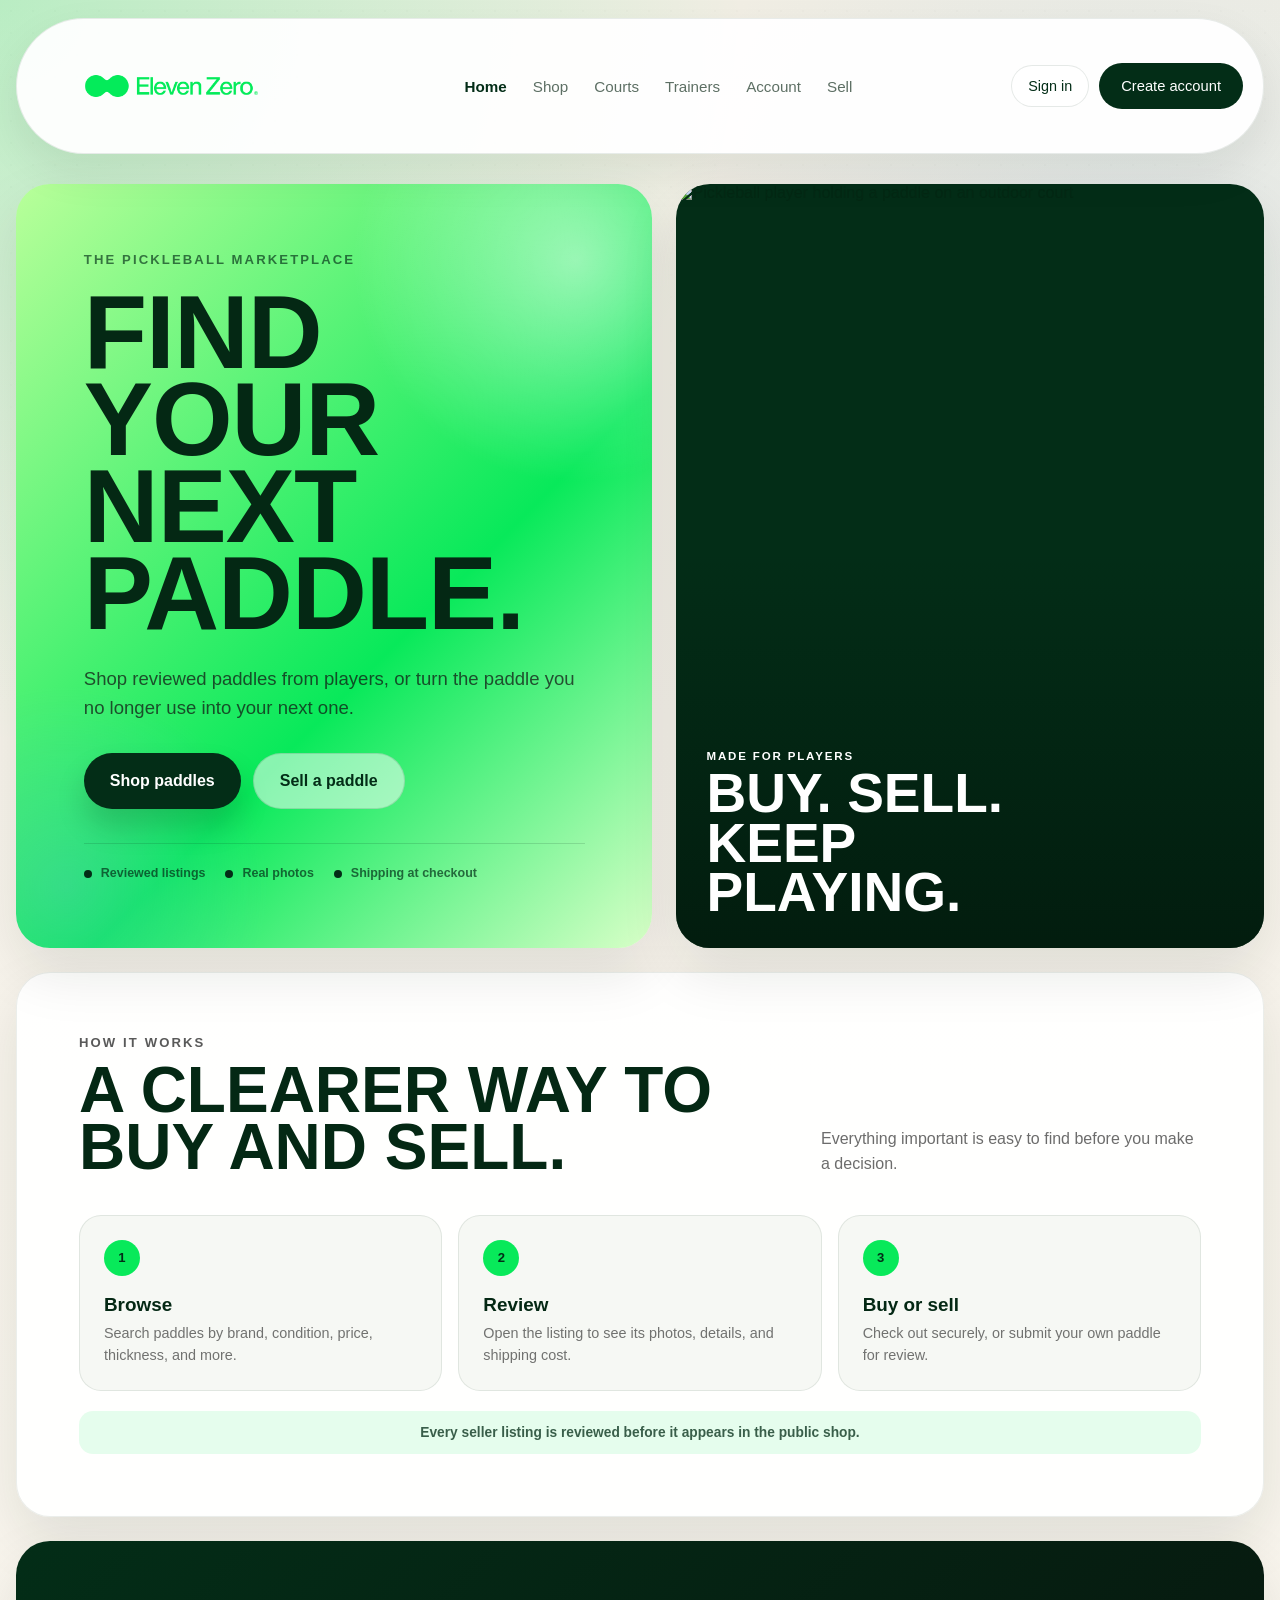
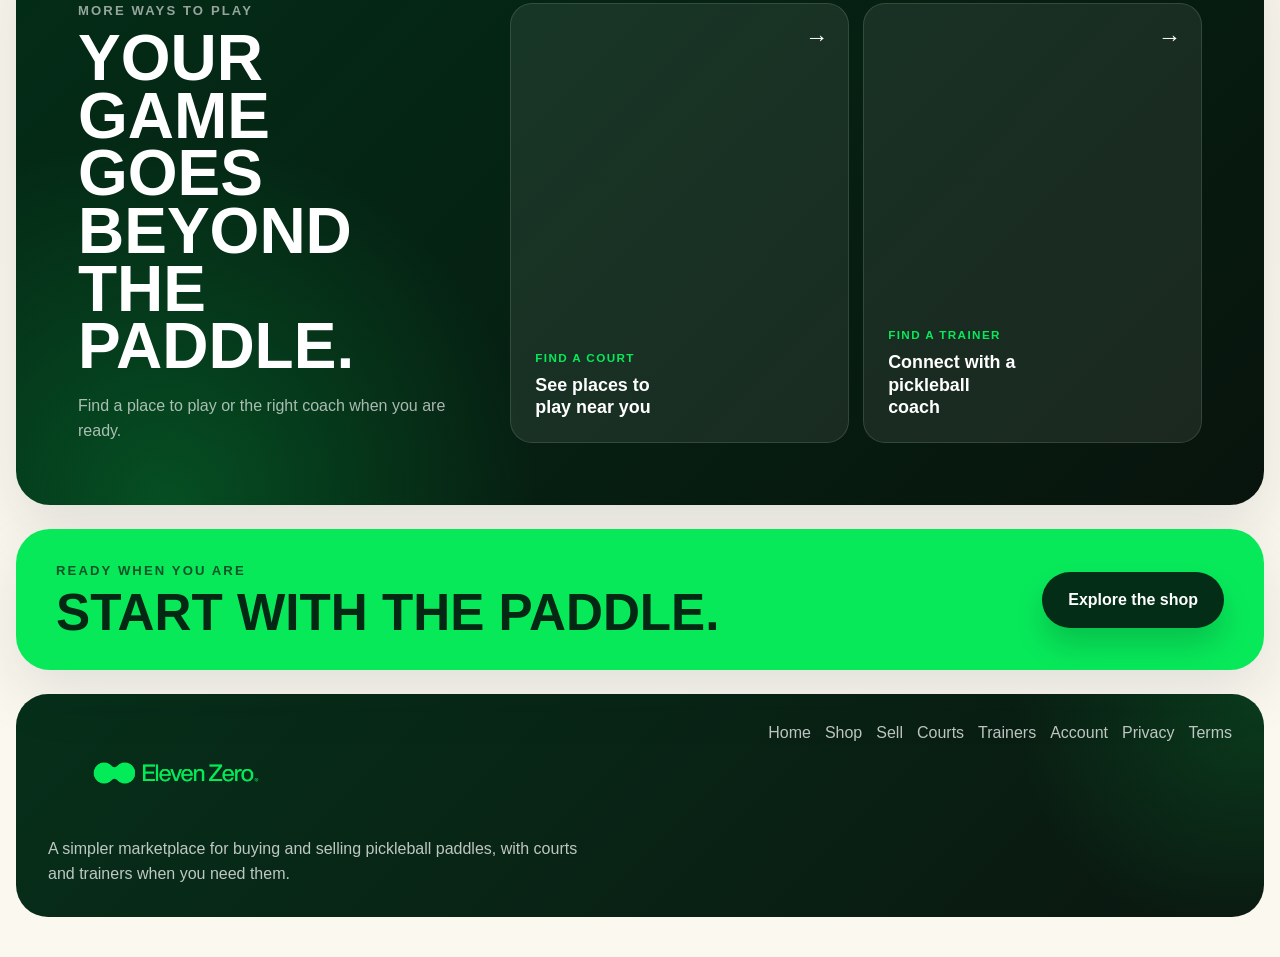
==== eleven-zero-pb-github-upload-20260630/index.html @ 09240ac6 "Update styles and content for index.html" ====
<!DOCTYPE html>
<html lang="en">
  <head>
    <meta charset="UTF-8" />
    <meta name="viewport" content="width=device-width, initial-scale=1.0" />
    <title>Eleven Zero PB | Buy, Sell, and Grow Your Game</title>
    <meta
      name="description"
      content="Buy and sell pickleball paddles with reviewed listings, full detail pages, and clearer shipping on Eleven Zero PB."
    />
    <link rel="stylesheet" href="./styles.css?v=20260718a" />
    <link rel="stylesheet" href="./header-tweaks.css?v=20260705f" />
  </head>
  <body class="home-simple-page" data-nav="home">
    <div class="page-shell">
      <header class="site-header">
        <a class="brand-mark" href="./index.html" aria-label="Eleven Zero PB home">
          <img
            class="brand-logo brand-logo-header"
            src="./assets/logo-primary.png"
            alt="Eleven Zero"
          />
        </a>

        <nav class="site-nav" aria-label="Primary">
          <a href="./index.html">Home</a>
          <a href="./shop.html">Shop</a>
          <a href="./courts.html">Courts</a>
          <a href="./trainers.html">Trainers</a>
          <a href="./account.html">Account</a>
          <a href="./sell.html">Sell</a>
        </nav>

        <div class="nav-auth-slot" data-auth-slot></div>
      </header>

      <main id="top">
        <section class="home-simple-hero" aria-labelledby="home-title">
          <div class="home-simple-hero-copy reveal">
            <p class="eyebrow">The pickleball marketplace</p>
            <h1 id="home-title">Find your next paddle.</h1>
            <p class="home-simple-lead">
              Shop reviewed paddles from players, or turn the paddle you no
              longer use into your next one.
            </p>

            <div class="home-simple-actions">
              <a class="button button-primary" href="./shop.html">Shop paddles</a>
              <a class="button button-secondary" href="./sell.html">Sell a paddle</a>
            </div>

            <div class="home-simple-confidence" aria-label="Marketplace benefits">
              <span>Reviewed listings</span>
              <span>Real photos</span>
              <span>Shipping at checkout</span>
            </div>
          </div>

          <figure class="home-simple-photo reveal">
            <img
              src="https://images.pexels.com/photos/30864598/pexels-photo-30864598.jpeg?auto=compress&amp;cs=tinysrgb&amp;w=1800"
              alt="Pickleball player holding a paddle on an outdoor court"
              fetchpriority="high"
            />
            <figcaption>
              <span>Made for players</span>
              <strong>Buy. Sell. Keep playing.</strong>
            </figcaption>
          </figure>
        </section>

        <section class="home-simple-how" id="how-it-works" aria-labelledby="how-title">
          <div class="home-simple-section-heading reveal">
            <div>
              <p class="eyebrow">How it works</p>
              <h2 id="how-title">A clearer way to buy and sell.</h2>
            </div>
            <p>
              Everything important is easy to find before you make a decision.
            </p>
          </div>

          <div class="home-simple-steps reveal">
            <article>
              <span>1</span>
              <h3>Browse</h3>
              <p>Search paddles by brand, condition, price, thickness, and more.</p>
            </article>
            <article>
              <span>2</span>
              <h3>Review</h3>
              <p>Open the listing to see its photos, details, and shipping cost.</p>
            </article>
            <article>
              <span>3</span>
              <h3>Buy or sell</h3>
              <p>Check out securely, or submit your own paddle for review.</p>
            </article>
          </div>

          <p class="home-simple-review-note reveal">
            Every seller listing is reviewed before it appears in the public shop.
          </p>
        </section>

        <section class="home-simple-more" aria-labelledby="more-title">
          <div class="home-simple-more-copy reveal">
            <p class="eyebrow">More ways to play</p>
            <h2 id="more-title">Your game goes beyond the paddle.</h2>
            <p>Find a place to play or the right coach when you are ready.</p>
          </div>

          <div class="home-simple-more-links reveal">
            <a href="./courts.html">
              <span>Find a court</span>
              <strong>See places to play near you</strong>
              <b aria-hidden="true">→</b>
            </a>
            <a href="./trainers.html">
              <span>Find a trainer</span>
              <strong>Connect with a pickleball coach</strong>
              <b aria-hidden="true">→</b>
            </a>
          </div>
        </section>

        <section class="home-simple-cta reveal" aria-label="Start with Eleven Zero PB">
          <div>
            <p class="eyebrow">Ready when you are</p>
            <h2>Start with the paddle.</h2>
          </div>
          <a class="button button-primary" href="./shop.html">Explore the shop</a>
        </section>
      </main>

      <footer class="site-footer">
        <div class="footer-brand-block">
          <img
            class="brand-logo brand-logo-footer"
            src="./assets/logo-primary.png"
            alt="Eleven Zero"
          />
          <p class="footer-copy">
            A simpler marketplace for buying and selling pickleball paddles,
            with courts and trainers when you need them.
          </p>
        </div>

        <div class="footer-links">
          <a href="./index.html">Home</a>
          <a href="./shop.html">Shop</a>
          <a href="./sell.html">Sell</a>
          <a href="./courts.html">Courts</a>
          <a href="./trainers.html">Trainers</a>
          <a href="./account.html">Account</a>
          <a href="./privacy.html">Privacy</a>
          <a href="./terms.html">Terms</a>
        </div>
      </footer>
    </div>

    <script src="./app.js?v=20260703f"></script>
    <script src="./header-tweaks.js?v=20260705f"></script>
  </body>
</html>
---- eleven-zero-pb-github-upload-20260630/styles.css ----
:root {
  --bg: #f6f2e8;
  --paper: rgba(255, 255, 255, 0.78);
  --paper-strong: rgba(255, 255, 255, 0.94);
  --ink: #042814;
  --muted: #5d6f64;
  --line: rgba(4, 40, 20, 0.1);
  --acid: #08e95a;
  --acid-deep: #04c64d;
  --forest: #032d17;
  --charcoal: #08140d;
  --sky: #79b8e8;
  --lilac: #dda6ec;
  --sun: #f7f150;
  --orange: #ff620f;
  --cream: #fbf8f0;
  --shadow: 0 26px 60px rgba(3, 26, 14, 0.14);
  --radius-xl: 36px;
  --radius-lg: 24px;
  --radius-md: 18px;
  --display: Impact, Haettenschweiler, "Arial Narrow Bold", sans-serif;
  --body: "Avenir Next", "Trebuchet MS", "Segoe UI", sans-serif;
}

/* SELL PAGE — SIMPLE LISTING FLOW */
.sell-simple-page .seller-simple-section {
  width: min(100%, 1120px);
  margin: 30px auto 64px;
}

.sell-simple-page .seller-card-simple {
  display: block;
  padding: 0;
  overflow: hidden;
  border: 1px solid rgba(3, 45, 23, 0.1);
  border-radius: 32px;
  background: #ffffff;
  color: var(--ink);
  box-shadow: 0 24px 60px rgba(2, 30, 16, 0.08);
}

.sell-simple-page .seller-simple-heading {
  display: flex;
  align-items: end;
  justify-content: space-between;
  gap: 24px;
  padding: 32px 34px 28px;
  background:
    radial-gradient(circle at 92% 18%, rgba(8, 233, 90, 0.22), transparent 30%),
    linear-gradient(135deg, #effbea, #ffffff 72%);
  border-bottom: 1px solid rgba(3, 45, 23, 0.08);
}

.sell-simple-page .seller-simple-heading .eyebrow {
  margin-bottom: 9px;
  color: rgba(3, 45, 23, 0.58);
}

.sell-simple-page .seller-simple-heading h1 {
  max-width: none;
  color: var(--ink);
  font-size: clamp(3.25rem, 6vw, 5.6rem);
  line-height: 0.88;
}

.sell-simple-page .seller-simple-heading p:not(.eyebrow) {
  max-width: 38rem;
  margin-top: 14px;
  color: rgba(18, 18, 18, 0.68);
  font-size: 1.02rem;
}

.sell-simple-page .seller-review-badge {
  display: flex;
  align-items: center;
  flex: 0 0 auto;
  gap: 10px;
  min-height: 46px;
  padding: 0 16px 0 10px;
  border: 1px solid rgba(3, 45, 23, 0.1);
  border-radius: 999px;
  background: rgba(255, 255, 255, 0.78);
  color: var(--ink);
  font-size: 0.78rem;
}

.sell-simple-page .seller-review-badge span {
  display: grid;
  place-items: center;
  width: 28px;
  height: 28px;
  border-radius: 50%;
  background: var(--acid);
  color: var(--ink);
  font-weight: 900;
}

.sell-simple-page .seller-form-simple {
  grid-template-columns: repeat(2, minmax(0, 1fr));
  gap: 0;
  padding: 0;
  border: 0;
  border-radius: 0;
  background: #ffffff;
}

.sell-simple-page .seller-simple-panel {
  align-content: start;
  gap: 18px;
  padding: 30px 34px 32px;
  border: 0;
  border-radius: 0;
  background: #ffffff;
}

.sell-simple-page .seller-simple-panel + .seller-simple-panel {
  border-left: 1px solid rgba(3, 45, 23, 0.09);
}

.sell-simple-page .seller-form-block-head {
  gap: 4px;
}

.sell-simple-page .seller-form-block-head h2 {
  margin: 0;
  color: var(--ink);
  font-family: var(--display);
  font-size: 2rem;
  letter-spacing: 0;
  line-height: 1;
  text-transform: uppercase;
}

.sell-simple-page .seller-form-help {
  color: rgba(18, 18, 18, 0.58);
  font-size: 0.84rem;
  line-height: 1.4;
}

.sell-simple-page .seller-basics-grid,
.sell-simple-page .seller-shipping-compact-grid {
  gap: 12px;
}

.sell-simple-page .seller-form label {
  gap: 7px;
  color: rgba(18, 18, 18, 0.7);
  font-family: var(--body);
  font-size: 0.72rem;
  letter-spacing: 0.07em;
}

.sell-simple-page .seller-form input,
.sell-simple-page .seller-form select,
.sell-simple-page .seller-form textarea {
  min-height: 48px;
  padding: 0 14px;
  border: 1px solid rgba(3, 45, 23, 0.12);
  border-radius: 12px;
  background: #f7f9f5;
  box-shadow: none;
}

.sell-simple-page .seller-form textarea {
  min-height: 84px;
  padding: 13px 14px;
}

.sell-simple-page .seller-form input:focus,
.sell-simple-page .seller-form select:focus,
.sell-simple-page .seller-form textarea:focus {
  outline: 3px solid rgba(8, 233, 90, 0.18);
  border-color: rgba(3, 45, 23, 0.42);
}

.sell-simple-page .seller-extra-details {
  overflow: hidden;
  border: 1px solid rgba(3, 45, 23, 0.1);
  border-radius: 13px;
  background: #ffffff;
}

.sell-simple-page .seller-extra-details summary {
  display: flex;
  align-items: center;
  justify-content: space-between;
  min-height: 48px;
  padding: 0 14px;
  color: rgba(18, 18, 18, 0.74);
  cursor: pointer;
  font-size: 0.8rem;
  font-weight: 800;
  list-style: none;
}

.sell-simple-page .seller-extra-details summary::-webkit-details-marker {
  display: none;
}

.sell-simple-page .seller-extra-details summary::after {
  content: "+";
  color: var(--ink);
  font-size: 1.25rem;
}

.sell-simple-page .seller-extra-details[open] summary::after {
  content: "−";
}

.sell-simple-page .seller-extra-details summary span {
  margin-left: auto;
  margin-right: 12px;
  color: rgba(18, 18, 18, 0.42);
  font-size: 0.66rem;
  letter-spacing: 0.07em;
  text-transform: uppercase;
}

.sell-simple-page .seller-extra-details > label {
  padding: 2px 14px 14px;
}

.sell-simple-page .seller-field-meta {
  margin-top: 2px;
  color: rgba(18, 18, 18, 0.54);
  font-size: 0.74rem;
}

.sell-simple-page .seller-file-dropzone {
  padding: 20px;
  border: 1px dashed rgba(3, 45, 23, 0.28);
  border-radius: 15px;
  background: #effbea;
  color: var(--ink);
  text-align: center;
}

.sell-simple-page .seller-file-dropzone:hover,
.sell-simple-page .seller-file-dropzone:focus-within,
.sell-simple-page .seller-file-dropzone.is-dragging {
  border-color: rgba(3, 45, 23, 0.54);
  background: #e5f9df;
}

.sell-simple-page .seller-file-dropzone strong {
  font-size: 1.05rem;
}

.sell-simple-page .seller-file-dropzone span:not(.seller-file-kicker) {
  color: rgba(18, 18, 18, 0.58);
}

.sell-simple-page .seller-native-file-input {
  min-height: 48px;
  margin-top: 4px;
  padding: 7px 9px;
  border-color: rgba(3, 45, 23, 0.12);
  border-radius: 12px;
  background: #f7f9f5;
}

.sell-simple-page .seller-native-file-input::file-selector-button {
  min-height: 32px;
  background: var(--ink);
}

.sell-simple-page .seller-photo-toolbar {
  justify-content: flex-start;
}

.sell-simple-page .seller-photo-meta {
  min-height: 27px;
  padding: 0;
  background: transparent;
  color: rgba(18, 18, 18, 0.52);
  font-family: var(--body);
  font-size: 0.72rem;
  font-weight: 700;
  letter-spacing: 0;
  text-transform: none;
}

.sell-simple-page .seller-photo-placeholder {
  padding: 11px 12px;
  border-color: rgba(3, 45, 23, 0.12);
  border-radius: 12px;
  color: rgba(18, 18, 18, 0.52);
}

.sell-simple-page .seller-photo-thumb {
  border-color: rgba(3, 45, 23, 0.12);
  border-radius: 13px;
}

.sell-simple-page .seller-submit-strip {
  grid-column: 1 / -1;
  grid-template-columns: minmax(240px, 0.42fr) minmax(0, 1fr);
  gap: 18px;
  margin: 0;
  padding: 20px 34px;
  border: 0;
  border-top: 1px solid rgba(3, 45, 23, 0.09);
  border-radius: 0;
  background: #f7f9f5;
}

.sell-simple-page .seller-submit-button {
  min-height: 50px;
  background: var(--ink);
}

.sell-simple-page .seller-status {
  padding: 0;
  border: 0;
  background: transparent;
  color: rgba(18, 18, 18, 0.72);
}

.sell-simple-page .seller-status.is-success,
.sell-simple-page .seller-status.is-warning,
.sell-simple-page .seller-status.is-error {
  margin: 0;
  padding: 10px 12px;
  border-radius: 11px;
}

.sell-simple-page .seller-status.is-success {
  color: #0d5a2a;
}

.sell-simple-page .seller-draft-status-inline {
  color: rgba(18, 18, 18, 0.46);
}

@media (max-width: 860px) {
  .sell-simple-page .seller-simple-heading {
    align-items: start;
    flex-direction: column;
  }

  .sell-simple-page .seller-form-simple {
    grid-template-columns: 1fr;
  }

  .sell-simple-page .seller-simple-panel + .seller-simple-panel {
    border-top: 1px solid rgba(3, 45, 23, 0.09);
    border-left: 0;
  }
}

@media (max-width: 720px) {
  .sell-simple-page .seller-simple-section {
    margin: 16px auto 42px;
  }

  .sell-simple-page .seller-card-simple {
    border-radius: 24px;
  }

  .sell-simple-page .seller-simple-heading {
    gap: 16px;
    padding: 24px 20px 22px;
  }

  .sell-simple-page .seller-simple-heading h1 {
    font-size: clamp(2.85rem, 13vw, 3.8rem);
  }

  .sell-simple-page .seller-simple-heading p:not(.eyebrow) {
    margin-top: 10px;
    font-size: 0.92rem;
  }

  .sell-simple-page .seller-review-badge {
    min-height: 40px;
    padding-right: 13px;
  }

  .sell-simple-page .seller-simple-panel {
    padding: 22px 20px 24px;
  }

  .sell-simple-page .seller-simple-panel .seller-basics-grid {
    grid-template-columns: repeat(2, minmax(0, 1fr));
    gap: 10px;
  }

  .sell-simple-page .seller-form input,
  .sell-simple-page .seller-form select,
  .sell-simple-page .seller-form textarea {
    min-width: 0;
    font-size: 0.9rem;
  }

  .sell-simple-page .seller-shipping-compact-grid {
    grid-template-columns: repeat(2, minmax(0, 1fr));
  }

  .sell-simple-page .seller-submit-strip {
    grid-template-columns: 1fr;
    gap: 12px;
    padding: 18px 20px 20px;
  }
}

@media (max-width: 390px) {
  .sell-simple-page .seller-simple-panel .seller-basics-grid,
  .sell-simple-page .seller-shipping-compact-grid {
    grid-template-columns: 1fr;
  }
}

* {
  box-sizing: border-box;
}

[hidden] {
  display: none !important;
}

html {
  scroll-behavior: smooth;
}

body {
  margin: 0;
  min-width: 320px;
  font-family: var(--body);
  color: var(--ink);
  background:
    radial-gradient(circle at top left, rgba(8, 233, 90, 0.24), transparent 26%),
    radial-gradient(circle at 88% 10%, rgba(121, 184, 232, 0.14), transparent 18%),
    linear-gradient(180deg, #f1eee4 0%, #f7f3eb 28%, #fbf8f0 100%);
}

body::before {
  content: "";
  position: fixed;
  inset: 0;
  pointer-events: none;
  background-image: radial-gradient(rgba(18, 18, 18, 0.04) 1px, transparent 1px);
  background-size: 22px 22px;
  mask-image: linear-gradient(180deg, rgba(0, 0, 0, 0.34), transparent 85%);
}

a {
  color: inherit;
  text-decoration: none;
}

img {
  display: block;
  max-width: 100%;
}

button,
input,
select {
  font: inherit;
}

.page-shell {
  width: min(1280px, calc(100% - 32px));
  margin: 0 auto;
  padding: 18px 0 40px;
}

.site-header {
  position: sticky;
  top: 14px;
  z-index: 20;
  display: grid;
  grid-template-columns: auto 1fr auto;
  align-items: center;
  gap: 24px;
  padding: 16px 20px;
  border: 1px solid rgba(3, 45, 23, 0.08);
  border-radius: 999px;
  background: rgba(255, 255, 255, 0.74);
  backdrop-filter: blur(18px);
  box-shadow: 0 18px 44px rgba(2, 30, 16, 0.08);
}

.brand-mark {
  display: inline-flex;
  align-items: center;
  gap: 14px;
}

.brand-logo {
  height: auto;
}

.brand-logo-header {
  width: clamp(180px, 21vw, 288px);
}

.brand-tag {
  display: inline-flex;
  align-items: center;
  min-height: 34px;
  padding: 0 14px;
  border-radius: 999px;
  background: rgba(8, 233, 90, 0.12);
  color: var(--forest);
  font-size: 0.72rem;
  font-weight: 800;
  letter-spacing: 0.16em;
  text-transform: uppercase;
}

.site-nav {
  display: flex;
  justify-content: center;
  gap: 26px;
  font-size: 0.95rem;
  color: var(--muted);
}

.site-nav a,
.footer-links a {
  transition: color 180ms ease;
}

.site-nav a:hover,
.footer-links a:hover {
  color: var(--acid-deep);
}

.nav-cta,
.button {
  display: inline-flex;
  align-items: center;
  justify-content: center;
  border-radius: 999px;
  transition:
    transform 180ms ease,
    box-shadow 180ms ease,
    background-color 180ms ease;
}

.nav-cta {
  min-height: 46px;
  padding: 0 22px;
  font-size: 0.92rem;
  background: var(--forest);
  color: white;
}

.nav-auth-slot,
.auth-slot-group {
  display: inline-flex;
  align-items: center;
  gap: 10px;
}

.auth-link,
.auth-signout,
.auth-user-pill {
  display: inline-flex;
  align-items: center;
  justify-content: center;
  min-height: 42px;
  padding: 0 16px;
  border-radius: 999px;
  border: 1px solid rgba(3, 45, 23, 0.1);
  background: rgba(255, 255, 255, 0.72);
  color: var(--forest);
  font-size: 0.9rem;
}

.auth-signout {
  cursor: pointer;
}

.auth-user-pill {
  font-weight: 700;
}

.site-nav a.is-current {
  color: var(--forest);
  font-weight: 700;
}

.nav-cta:hover,
.button:hover {
  transform: translateY(-2px);
}

.button:disabled,
.auth-signout:disabled {
  cursor: wait;
  opacity: 0.72;
  transform: none;
  box-shadow: none;
}

.hero-section {
  display: grid;
  grid-template-columns: minmax(0, 1.02fr) minmax(320px, 0.98fr);
  gap: 32px;
  align-items: stretch;
  padding: 34px 0 22px;
}

body[data-nav="sell"] .hero-section {
  gap: 24px;
  align-items: start;
  padding: 28px 0 18px;
}

.hero-section-sell {
  grid-template-columns: minmax(0, 1fr);
  gap: 0;
  padding: 24px 0 16px;
}

.hero-copy,
.hero-visual,
.why-panel,
.seller-card {
  position: relative;
  overflow: hidden;
  border-radius: var(--radius-xl);
  box-shadow: var(--shadow);
}

.hero-copy {
  padding: 42px;
  background:
    radial-gradient(circle at top left, rgba(255, 255, 255, 0.44), transparent 25%),
    radial-gradient(circle at 84% 82%, rgba(121, 184, 232, 0.2), transparent 16%),
    linear-gradient(135deg, #b3ff91 0%, var(--acid) 54%, #dcffc7 100%);
}

body[data-nav="sell"] .hero-copy {
  padding: 38px;
}

.hero-copy-sell {
  max-width: 860px;
  padding: 36px;
}

.eyebrow {
  margin: 0 0 18px;
  font-size: 0.82rem;
  font-weight: 700;
  letter-spacing: 0.16em;
  text-transform: uppercase;
  color: rgba(18, 18, 18, 0.7);
}

.hero-copy h1,
.section-heading h2,
.why-copy h2,
.seller-copy h2 {
  margin: 0;
  font-family: var(--display);
  letter-spacing: 0.01em;
  text-transform: uppercase;
}

.hero-copy h1 {
  max-width: 10ch;
  font-size: clamp(3.6rem, 7vw, 6.8rem);
  line-height: 0.92;
}

.hero-text,
.section-text,
.why-copy p,
.seller-copy p,
.step-card p,
.value-card p,
.card-body p,
.feature-details h2,
.mini-card p,
.footer-copy {
  color: rgba(18, 18, 18, 0.78);
}

.hero-text {
  max-width: 34rem;
  margin: 18px 0 0;
  font-size: 1.1rem;
  line-height: 1.6;
}

.hero-actions {
  display: flex;
  flex-wrap: wrap;
  gap: 14px;
  margin-top: 24px;
}

.sell-hero-note {
  margin: 18px 0 0;
  font-size: 0.95rem;
  font-weight: 700;
  color: rgba(18, 18, 18, 0.7);
}

.button {
  min-height: 56px;
  padding: 0 26px;
  font-weight: 700;
}

.button-primary,
.button-dark {
  background: var(--forest);
  color: white;
  box-shadow: 0 18px 30px rgba(0, 0, 0, 0.16);
}

.button-secondary {
  border: 1px solid rgba(4, 40, 20, 0.12);
  background: rgba(255, 255, 255, 0.52);
  color: var(--forest);
}

.hero-points {
  display: grid;
  grid-template-columns: repeat(2, minmax(0, 1fr));
  gap: 14px;
  margin-top: 28px;
}

body[data-nav="sell"] .hero-points {
  gap: 12px;
  margin-top: 24px;
}

.hero-points div {
  padding: 15px 16px 14px;
  border: 1px solid rgba(18, 18, 18, 0.1);
  border-radius: var(--radius-md);
  background: rgba(255, 255, 255, 0.4);
}

body[data-nav="sell"] .hero-points div {
  padding: 14px 15px 13px;
}

.hero-points strong,
.feature-meta span,
.card-footer span {
  display: block;
  font-size: 0.92rem;
}

.hero-points span {
  display: block;
  margin-top: 6px;
  font-size: 0.88rem;
  color: rgba(18, 18, 18, 0.64);
}

.hero-visual {
  display: grid;
  grid-template-columns: repeat(2, minmax(0, 1fr));
  gap: 18px;
  align-content: start;
  padding: 18px;
  background:
    radial-gradient(circle at top right, rgba(8, 233, 90, 0.12), transparent 20%),
    linear-gradient(180deg, rgba(3, 45, 23, 0.98) 0%, rgba(7, 20, 13, 0.99) 100%);
  color: white;
  isolation: isolate;
}

body[data-nav="sell"] .hero-visual {
  padding: 16px;
}

.orb {
  position: absolute;
  border-radius: 50%;
  filter: blur(4px);
  opacity: 0.64;
  z-index: -1;
}

.orb-one {
  width: 260px;
  height: 260px;
  right: -80px;
  top: -40px;
  background: rgba(120, 240, 47, 0.26);
}

.orb-two {
  width: 220px;
  height: 220px;
  left: -60px;
  bottom: -90px;
  background: rgba(255, 255, 255, 0.08);
}

.feature-card {
  border: 1px solid rgba(255, 255, 255, 0.12);
  border-radius: 30px;
  background: rgba(255, 255, 255, 0.08);
  backdrop-filter: blur(14px);
}

.spotlight {
  grid-column: 1 / -1;
  padding: 20px;
}

body[data-nav="sell"] .spotlight {
  padding: 16px;
}

.feature-topline,
.card-headline,
.card-footer,
.feature-meta,
.footer-links {
  display: flex;
  justify-content: space-between;
  gap: 14px;
}

.pill,
.condition-tag {
  display: inline-flex;
  align-items: center;
  min-height: 32px;
  padding: 0 12px;
  border-radius: 999px;
  font-size: 0.75rem;
  font-weight: 700;
  letter-spacing: 0.08em;
  text-transform: uppercase;
}

.pill {
  background: rgba(8, 233, 90, 0.18);
  color: #d9ffc2;
}

.price {
  font-family: var(--display);
  font-size: 1.7rem;
  line-height: 1;
}

.paddle-stage {
  position: relative;
  display: grid;
  place-items: center;
  overflow: hidden;
  isolation: isolate;
  border-radius: 24px;
  background:
    radial-gradient(circle at center, rgba(255, 255, 255, 0.15), transparent 48%),
    linear-gradient(135deg, rgba(255, 255, 255, 0.08), rgba(0, 0, 0, 0.22));
}

.paddle-stage-large {
  min-height: 310px;
  margin: 22px 0 18px;
}

.feature-photo-shell {
  position: relative;
  overflow: hidden;
  min-height: 310px;
  margin: 22px 0 18px;
  border-radius: 24px;
  background: rgba(255, 255, 255, 0.08);
}

body[data-nav="sell"] .feature-photo-shell {
  min-height: 250px;
  margin: 16px 0 14px;
}

.feature-photo-shell::after {
  content: "";
  position: absolute;
  inset: 0;
  background:
    linear-gradient(180deg, rgba(3, 45, 23, 0.06), rgba(3, 45, 23, 0.66));
}

.feature-photo {
  position: absolute;
  inset: 0;
  width: 100%;
  height: 100%;
  object-fit: cover;
}

.feature-photo-copy {
  position: relative;
  z-index: 1;
  display: grid;
  align-content: end;
  min-height: 310px;
  padding: 22px;
}

body[data-nav="sell"] .feature-photo-copy {
  min-height: 250px;
  padding: 18px;
}

.feature-photo-copy span,
.page-photo-copy span {
  font-size: 0.78rem;
  font-weight: 700;
  letter-spacing: 0.12em;
  text-transform: uppercase;
  color: rgba(255, 255, 255, 0.78);
}

.feature-photo-copy strong,
.page-photo-copy strong {
  display: block;
  max-width: 16rem;
  margin-top: 10px;
  font-family: var(--display);
  font-size: 2rem;
  line-height: 0.95;
  text-transform: uppercase;
}

body[data-nav="sell"] .feature-photo-copy strong {
  max-width: 12rem;
  margin-top: 8px;
  font-size: 1.7rem;
}

.stage-brand-shape {
  position: absolute;
  left: -4%;
  bottom: -14%;
  width: 76%;
  opacity: 0.12;
  transform: rotate(11deg);
  z-index: 0;
}

.paddle-graphic {
  position: relative;
  width: 150px;
  height: 212px;
  border-radius: 75px 75px 40px 40px;
  transform: rotate(-14deg);
  z-index: 1;
  box-shadow:
    inset 0 0 0 8px rgba(255, 255, 255, 0.14),
    0 22px 46px rgba(0, 0, 0, 0.28);
}

.paddle-graphic::before {
  content: "";
  position: absolute;
  inset: 18px;
  border-radius: 56px 56px 26px 26px;
  border: 2px solid rgba(255, 255, 255, 0.18);
}

.paddle-graphic::after {
  content: "";
  position: absolute;
  left: 50%;
  bottom: -56px;
  width: 28px;
  height: 84px;
  border-radius: 20px;
  background: linear-gradient(180deg, #f3f0e3 0%, #d7ccaf 100%);
  transform: translateX(-50%);
  box-shadow: inset 0 0 0 2px rgba(18, 18, 18, 0.08);
}

.paddle-carbon {
  background:
    radial-gradient(circle at 30% 25%, rgba(120, 240, 47, 0.6), transparent 26%),
    linear-gradient(160deg, #090909 0%, #232323 100%);
}

.paddle-sunset {
  background:
    radial-gradient(circle at 35% 24%, rgba(255, 185, 0, 0.7), transparent 24%),
    linear-gradient(160deg, #ff704f 0%, #461c1c 100%);
}

.paddle-lime {
  background:
    radial-gradient(circle at 30% 25%, rgba(255, 255, 255, 0.4), transparent 24%),
    linear-gradient(160deg, #1a3120 0%, #79f12f 100%);
}

.paddle-rose {
  background:
    radial-gradient(circle at 30% 25%, rgba(255, 255, 255, 0.38), transparent 24%),
    linear-gradient(160deg, #872d2d 0%, #f0a69c 100%);
}

.paddle-forest {
  background:
    radial-gradient(circle at 30% 25%, rgba(255, 255, 255, 0.38), transparent 24%),
    linear-gradient(160deg, #102616 0%, #3d8854 100%);
}

.paddle-night {
  background:
    radial-gradient(circle at 30% 25%, rgba(255, 255, 255, 0.36), transparent 24%),
    linear-gradient(160deg, #151515 0%, #515151 100%);
}

.ball-dot {
  position: absolute;
  right: 18%;
  top: 22%;
  width: 42px;
  height: 42px;
  border-radius: 50%;
  background:
    radial-gradient(circle at 35% 35%, #f6ffda 0%, #c5f579 48%, #75da2a 100%);
  box-shadow: 0 14px 26px rgba(0, 0, 0, 0.22);
  z-index: 1;
}

.feature-label,
.product-brand,
.mini-kicker,
.footer-brand {
  margin: 0;
  text-transform: uppercase;
  letter-spacing: 0.14em;
  font-size: 0.75rem;
  font-weight: 700;
}

.feature-details h2 {
  margin: 8px 0 0;
  font-family: var(--display);
  font-size: 2.4rem;
  line-height: 0.95;
  text-transform: uppercase;
}

.feature-details {
  display: grid;
  gap: 14px;
}

.feature-meta {
  flex-wrap: wrap;
  margin-top: 0;
  color: rgba(255, 255, 255, 0.76);
}

.mini-card {
  position: static;
  max-width: none;
  min-height: 100%;
  padding: 20px;
}

.mini-icon,
.step-icon,
.value-icon,
.seller-note-icon {
  width: 56px;
  height: 56px;
  border-radius: 18px;
  object-fit: cover;
  box-shadow: 0 16px 24px rgba(3, 21, 12, 0.16);
}

.mini-card strong {
  display: block;
  margin-top: 6px;
  font-size: 1.1rem;
  line-height: 1.25;
}

.mini-card p {
  margin-bottom: 0;
  color: rgba(255, 255, 255, 0.7);
}

.mini-left {
  margin-top: 0;
}

.mini-right {
  margin-top: 0;
  margin-left: 0;
  width: auto;
}

.marquee-band {
  overflow: hidden;
  margin-top: 6px;
  border-radius: 999px;
  background: var(--forest);
  color: white;
}

.marquee-track {
  display: flex;
  gap: 44px;
  width: max-content;
  padding: 16px 0;
  font-size: 0.9rem;
  letter-spacing: 0.16em;
  text-transform: uppercase;
  animation: marquee 24s linear infinite;
}

.marquee-track span {
  position: relative;
}

.marquee-track span::before {
  content: "/";
  position: absolute;
  left: -24px;
  color: rgba(255, 255, 255, 0.34);
}

@keyframes marquee {
  from {
    transform: translateX(0);
  }
  to {
    transform: translateX(-50%);
  }
}

.section-block {
  padding-top: 76px;
  scroll-margin-top: 112px;
}

.section-heading,
.seller-card,
.why-panel {
  display: grid;
  gap: 24px;
}

.section-heading {
  grid-template-columns: minmax(0, 1fr) minmax(280px, 420px);
  align-items: end;
  margin-bottom: 28px;
}

.section-heading h2,
.why-copy h2,
.seller-copy h2 {
  font-size: clamp(2.3rem, 4vw, 4rem);
  line-height: 0.94;
}

.section-text {
  margin: 0;
  font-size: 1rem;
  line-height: 1.7;
}

.section-spotlight {
  display: grid;
  grid-template-columns: minmax(0, 0.92fr) minmax(300px, 1.08fr);
  gap: 22px;
  margin-bottom: 24px;
  padding: 24px;
  border: 1px solid rgba(18, 18, 18, 0.08);
  border-radius: 30px;
  background: rgba(255, 255, 255, 0.92);
  box-shadow: 0 18px 42px rgba(3, 26, 14, 0.08);
}

.section-spotlight-soft {
  background:
    radial-gradient(circle at top right, rgba(8, 233, 90, 0.08), transparent 22%),
    linear-gradient(180deg, rgba(255, 255, 255, 0.96), rgba(255, 255, 255, 0.9));
}

.section-spotlight-photo {
  position: relative;
  overflow: hidden;
  min-height: 100%;
  border-radius: 24px;
  background: linear-gradient(180deg, #edf4eb 0%, #dce7db 100%);
}

.section-spotlight-photo img {
  width: 100%;
  height: 100%;
  min-height: 260px;
  object-fit: cover;
  display: block;
}

.section-spotlight-copy {
  display: grid;
  align-content: start;
  gap: 14px;
}

.section-spotlight-copy h3 {
  margin: 0;
  font-family: var(--display);
  font-size: clamp(2rem, 3vw, 3.4rem);
  line-height: 0.96;
  text-transform: uppercase;
}

.section-spotlight-copy p {
  margin: 0;
  max-width: 42rem;
  color: rgba(18, 18, 18, 0.76);
  line-height: 1.7;
}

.section-spotlight-pills {
  display: flex;
  flex-wrap: wrap;
  gap: 8px;
}

.section-spotlight-pill {
  display: inline-flex;
  align-items: center;
  min-height: 34px;
  padding: 0 14px;
  border-radius: 999px;
  background: rgba(3, 45, 23, 0.08);
  color: var(--forest);
  font-size: 0.78rem;
  font-weight: 800;
  letter-spacing: 0.06em;
  text-transform: uppercase;
}

.section-spotlight-list {
  display: grid;
  grid-template-columns: repeat(3, minmax(0, 1fr));
  gap: 12px;
}

.section-spotlight-list article {
  padding: 16px;
  border-radius: 18px;
  background: rgba(3, 45, 23, 0.05);
}

.section-spotlight-list strong,
.section-spotlight-list span {
  display: block;
}

.section-spotlight-list strong {
  font-size: 0.9rem;
}

.section-spotlight-list span {
  margin-top: 6px;
  color: rgba(18, 18, 18, 0.68);
  line-height: 1.5;
}

.section-spotlight-note {
  display: inline-flex;
  align-items: center;
  width: fit-content;
  min-height: 38px;
  padding: 0 16px;
  border-radius: 999px;
  background: rgba(8, 233, 90, 0.1);
  color: var(--forest);
  font-size: 0.84rem;
  font-weight: 800;
}

.filter-row {
  display: flex;
  flex-wrap: wrap;
  gap: 12px;
  margin-bottom: 24px;
}

.filter-chip {
  min-height: 42px;
  padding: 0 18px;
  border: 1px solid var(--line);
  border-radius: 999px;
  background: rgba(255, 255, 255, 0.7);
  color: var(--muted);
  cursor: pointer;
}

.filter-chip.is-active {
  background: var(--forest);
  color: white;
}

.listing-search-panel {
  display: grid;
  grid-template-columns: repeat(4, minmax(0, 1fr));
  gap: 14px;
  margin-bottom: 24px;
}

.listing-search-field {
  display: grid;
  gap: 8px;
  font-size: 0.88rem;
  color: rgba(18, 18, 18, 0.72);
}

.listing-search-field-wide {
  grid-column: span 2;
}

.listing-search-field input,
.listing-search-field select {
  min-height: 52px;
  padding: 0 16px;
  border: 1px solid rgba(18, 18, 18, 0.08);
  border-radius: 16px;
  background: rgba(255, 255, 255, 0.86);
  color: var(--ink);
}

.listing-search-actions {
  display: flex;
  justify-content: flex-end;
  grid-column: 1 / -1;
}

.listing-reset-button {
  min-height: 52px;
}

.listing-search-summary {
  margin: -6px 0 24px;
  padding: 16px 18px;
  border-radius: 18px;
  background: rgba(3, 45, 23, 0.05);
  color: rgba(18, 18, 18, 0.72);
  line-height: 1.55;
}

.sr-only {
  position: absolute;
  width: 1px;
  height: 1px;
  padding: 0;
  margin: -1px;
  overflow: hidden;
  clip: rect(0, 0, 0, 0);
  white-space: nowrap;
  border: 0;
}

.shop-inventory-page {
  padding-top: 24px;
}

.shop-inventory-form {
  display: grid;
  gap: 0;
  border: 1px solid rgba(18, 18, 18, 0.08);
  border-radius: 30px;
  background: rgba(255, 255, 255, 0.92);
  box-shadow: 0 22px 70px rgba(27, 35, 24, 0.08);
  overflow: hidden;
}

.shop-search-bar {
  position: relative;
  z-index: 2;
  display: grid;
  grid-template-columns: 250px minmax(0, 1fr) auto;
  align-items: center;
  min-height: 78px;
  border-bottom: 1px solid rgba(18, 18, 18, 0.08);
  background: rgba(255, 255, 255, 0.96);
  backdrop-filter: blur(14px);
}

.shop-mini-brand,
.shop-bar-actions,
.shop-main-search {
  min-height: 78px;
}

.shop-mini-brand {
  display: inline-flex;
  align-items: center;
  gap: 12px;
  padding: 0 28px;
  border-right: 1px solid rgba(18, 18, 18, 0.08);
  color: var(--forest);
  font-weight: 900;
  letter-spacing: 0.08em;
  text-transform: uppercase;
}

.shop-mini-logo {
  position: relative;
  width: 34px;
  height: 18px;
}

.shop-mini-logo::before,
.shop-mini-logo::after {
  content: "";
  position: absolute;
  top: 0;
  width: 18px;
  height: 18px;
  border-radius: 999px;
  background: var(--acid);
}

.shop-mini-logo::before {
  left: 0;
}

.shop-mini-logo::after {
  right: 0;
}

.shop-main-search {
  display: flex;
  align-items: center;
  gap: 14px;
  padding: 0 30px;
  color: #1680ff;
  font-size: 2rem;
}

.shop-main-search input {
  width: 100%;
  border: 0;
  background: transparent;
  color: var(--ink);
  font: inherit;
  font-size: 1.08rem;
  font-weight: 650;
  outline: none;
}

.shop-main-search input::placeholder {
  color: rgba(18, 18, 18, 0.34);
}

.shop-bar-actions {
  display: flex;
  align-items: center;
  gap: 24px;
  padding: 0 26px;
  color: rgba(18, 18, 18, 0.68);
  font-weight: 800;
}

.shop-bar-actions a:not(.button):hover {
  color: var(--forest);
}

.shop-inventory-layout {
  display: grid;
  grid-template-columns: 260px minmax(0, 1fr);
  align-items: start;
}

.shop-filter-sidebar {
  position: sticky;
  top: 112px;
  align-self: start;
  min-height: calc(100vh - 170px);
  padding: 30px 24px;
  border-right: 1px solid rgba(18, 18, 18, 0.08);
  background: rgba(255, 255, 255, 0.74);
}

.shop-filter-title {
  display: flex;
  align-items: start;
  justify-content: space-between;
  gap: 16px;
  margin-bottom: 20px;
}

.shop-filter-title h1 {
  margin: 4px 0 0;
  font-size: 1.3rem;
}

.shop-clear-link {
  border: 0;
  background: transparent;
  color: rgba(18, 18, 18, 0.42);
  font: inherit;
  font-weight: 850;
  cursor: pointer;
}

.shop-clear-link:hover {
  color: var(--forest);
}

.shop-filter-group {
  display: grid;
  gap: 13px;
  padding: 24px 0;
  border-top: 1px solid rgba(18, 18, 18, 0.07);
}

.shop-filter-group-compact {
  gap: 16px;
}

.shop-filter-heading {
  display: flex;
  align-items: center;
  justify-content: space-between;
  width: 100%;
  border: 0;
  background: transparent;
  color: rgba(18, 18, 18, 0.76);
  font: inherit;
  font-weight: 900;
  text-align: left;
}

.shop-filter-heading span {
  color: rgba(18, 18, 18, 0.46);
  font-size: 1.25rem;
}

.shop-inventory-page .listing-search-field {
  gap: 7px;
  font-size: 0.82rem;
  font-weight: 800;
  color: rgba(18, 18, 18, 0.58);
}

.shop-inventory-page .listing-search-field input,
.shop-inventory-page .listing-search-field select,
.shop-sort-field select {
  min-height: 44px;
  border-radius: 12px;
  background: #fff;
}

.shop-select-field select {
  width: 100%;
}

.shop-price-fields {
  display: grid;
  grid-template-columns: 1fr 1fr;
  gap: 10px;
}

.shop-style-filter {
  display: grid;
  gap: 8px;
  margin: 0;
}

.shop-style-filter .filter-chip {
  justify-content: start;
  min-height: 38px;
  padding: 0 12px;
  border-radius: 12px;
  background: transparent;
  text-align: left;
}

.shop-style-filter .filter-chip.is-active {
  background: rgba(8, 233, 90, 0.16);
  color: var(--forest);
}

.shop-inventory-page .listing-quick-brands {
  display: grid;
  gap: 8px;
  margin: 0;
}

.shop-inventory-page .listing-quick-brands-label {
  justify-content: start;
  min-height: auto;
  padding: 0;
  background: transparent;
}

.shop-inventory-page .listing-quick-brand {
  justify-content: space-between;
  min-height: 34px;
  padding: 0;
  border: 0;
  background: transparent;
  color: rgba(18, 18, 18, 0.72);
  font-size: 0.94rem;
  text-align: left;
}

.shop-inventory-page .listing-quick-brand:hover,
.shop-inventory-page .listing-quick-brand.is-active {
  color: var(--forest);
}

.shop-inventory-page .listing-quick-brand span {
  background: rgba(3, 45, 23, 0.06);
}

.shop-inventory-main {
  min-width: 0;
  padding: 28px 34px 46px;
}

.shop-ad-reserve {
  min-height: 28px;
  margin-bottom: 18px;
}

.shop-results-toolbar {
  display: flex;
  align-items: end;
  justify-content: space-between;
  gap: 20px;
  margin-bottom: 12px;
  padding-bottom: 16px;
  border-bottom: 1px solid rgba(18, 18, 18, 0.08);
}

.shop-results-count {
  margin: 0 0 6px;
  color: var(--forest);
  font-size: 0.86rem;
  font-weight: 950;
  letter-spacing: 0.08em;
  text-transform: uppercase;
}

.shop-inventory-page .results-title {
  font-family: var(--sans);
  font-size: 1.34rem;
  line-height: 1.2;
  text-transform: none;
}

.shop-results-actions {
  display: flex;
  align-items: center;
  gap: 14px;
}

.shop-mobile-filter-toggle {
  display: none;
}

.shop-sort-field {
  display: flex;
  align-items: center;
  gap: 12px;
  color: rgba(18, 18, 18, 0.62);
  font-weight: 850;
}

.shop-sort-field select {
  min-width: 150px;
  padding: 0 14px;
  border: 1px solid rgba(18, 18, 18, 0.1);
  color: rgba(18, 18, 18, 0.78);
  font: inherit;
}

.shop-inventory-page .results-note {
  max-width: none;
  margin-bottom: 14px;
  font-size: 0.94rem;
}

.shop-inventory-page .listing-search-summary {
  margin: 0 0 20px;
  padding: 0;
  background: transparent;
  color: rgba(18, 18, 18, 0.56);
  font-size: 0.9rem;
}

.shop-product-grid {
  grid-template-columns: repeat(4, minmax(0, 1fr));
  gap: 30px 24px;
}

.shop-product-card {
  border: 0;
  border-radius: 0;
  background: transparent;
  box-shadow: none;
  overflow: visible;
}

.shop-product-card:hover {
  transform: none;
  border-color: transparent;
  box-shadow: none;
}

.shop-product-card .card-art {
  min-height: 286px;
  border: 1px solid rgba(18, 18, 18, 0.08);
  border-radius: 14px;
  overflow: hidden;
  background: rgba(3, 45, 23, 0.04);
  box-shadow: 0 14px 30px rgba(3, 26, 14, 0.06);
  transition: transform 180ms ease, border-color 180ms ease, box-shadow 180ms ease;
}

.shop-product-card:hover .card-art {
  transform: translateY(-2px);
  border-color: rgba(8, 233, 90, 0.32);
  box-shadow: 0 18px 42px rgba(3, 26, 14, 0.1);
}

.shop-product-card .listing-photo {
  min-height: 286px;
  transition: transform 220ms ease;
}

.shop-product-card:hover .listing-photo {
  transform: scale(1.025);
}

.shop-product-card .card-body {
  padding: 13px 2px 0;
}

.shop-price-line {
  display: flex;
  align-items: baseline;
  gap: 10px;
  margin-bottom: 6px;
}

.shop-price-line .price {
  color: #1680ff;
  font-size: 1.02rem;
  font-weight: 950;
}

.shop-price-line span:last-child {
  color: rgba(18, 18, 18, 0.45);
  font-size: 0.84rem;
  font-weight: 800;
}

.shop-title-link h3 {
  display: -webkit-box;
  min-height: 2.36em;
  margin: 0;
  overflow: hidden;
  color: rgba(18, 18, 18, 0.76);
  font-family: var(--sans);
  font-size: 1rem;
  font-weight: 950;
  line-height: 1.18;
  text-transform: none;
  -webkit-box-orient: vertical;
  -webkit-line-clamp: 2;
}

.shop-title-link:hover h3 {
  color: var(--forest);
}

.shop-card-meta,
.shop-card-submeta {
  line-height: 1.28;
}

.shop-card-meta {
  display: inline-flex;
  width: fit-content;
  margin: 6px 0 0;
  padding: 4px 9px;
  border-radius: 999px;
  background: rgba(3, 45, 23, 0.06);
  color: rgba(3, 45, 23, 0.74);
  font-size: 0.74rem;
  font-weight: 950;
  letter-spacing: 0.05em;
  text-transform: uppercase;
}

.shop-card-submeta {
  margin: 7px 0 0;
  color: rgba(18, 18, 18, 0.42);
  font-size: 0.8rem;
  font-weight: 750;
}

.shop-save-button {
  position: absolute;
  right: 12px;
  top: 12px;
  z-index: 2;
  display: grid;
  place-items: center;
  width: 42px;
  height: 42px;
  border: 0;
  border-radius: 999px;
  background: rgba(255, 255, 255, 0.94);
  color: rgba(18, 18, 18, 0.58);
  font-size: 1.2rem;
  box-shadow: 0 10px 24px rgba(27, 35, 24, 0.12);
  cursor: pointer;
}

.shop-save-button:hover {
  color: var(--acid-deep);
}

.listing-quick-brands {
  display: flex;
  flex-wrap: wrap;
  gap: 10px;
  margin: -4px 0 18px;
}

.listing-quick-brands-label {
  display: inline-flex;
  align-items: center;
  min-height: 38px;
  padding: 0 14px;
  border-radius: 999px;
  background: rgba(3, 45, 23, 0.06);
  color: rgba(18, 18, 18, 0.72);
  font-size: 0.84rem;
  font-weight: 700;
}

.listing-quick-brand {
  display: inline-flex;
  align-items: center;
  gap: 8px;
  min-height: 38px;
  padding: 0 14px;
  border: 1px solid rgba(3, 45, 23, 0.1);
  border-radius: 999px;
  background: rgba(255, 255, 255, 0.88);
  color: var(--ink);
  font: inherit;
  font-size: 0.84rem;
  font-weight: 700;
  cursor: pointer;
}

.listing-quick-brand span {
  display: inline-flex;
  align-items: center;
  justify-content: center;
  min-width: 24px;
  min-height: 24px;
  padding: 0 6px;
  border-radius: 999px;
  background: rgba(3, 45, 23, 0.08);
  color: rgba(18, 18, 18, 0.64);
  font-size: 0.76rem;
}

.listing-quick-brand.is-active {
  border-color: rgba(8, 233, 90, 0.22);
  background: rgba(8, 233, 90, 0.14);
}

.listing-active-filters {
  display: flex;
  flex-wrap: wrap;
  align-items: center;
  gap: 10px;
  margin: -2px 0 22px;
}

.listing-active-filters.is-empty {
  display: none;
}

.listing-active-filters-label {
  display: inline-flex;
  align-items: center;
  min-height: 38px;
  padding: 0 14px;
  border-radius: 999px;
  background: rgba(3, 45, 23, 0.06);
  color: rgba(18, 18, 18, 0.72);
  font-size: 0.82rem;
  font-weight: 700;
}

.listing-active-filter-chip,
.listing-active-filter-clear {
  display: inline-flex;
  align-items: center;
  gap: 8px;
  min-height: 38px;
  padding: 0 14px;
  border: 1px solid rgba(3, 45, 23, 0.1);
  border-radius: 999px;
  background: rgba(255, 255, 255, 0.88);
  color: var(--ink);
  font: inherit;
  font-size: 0.82rem;
  font-weight: 700;
  cursor: pointer;
}

.listing-active-filter-chip strong {
  font-size: 0.96rem;
  line-height: 1;
}

.listing-active-filter-clear {
  background: transparent;
  color: rgba(18, 18, 18, 0.68);
}

.product-grid,
.steps-grid,
.value-stack {
  display: grid;
  gap: 20px;
}

.product-grid {
  grid-template-columns: repeat(3, minmax(0, 1fr));
}

.product-grid.shop-product-grid {
  grid-template-columns: repeat(4, minmax(0, 1fr));
  gap: 26px 22px;
}

.product-card,
.step-card,
.value-card {
  overflow: hidden;
  border: 1px solid rgba(18, 18, 18, 0.08);
  border-radius: 26px;
  background: var(--paper-strong);
  box-shadow: 0 18px 46px rgba(27, 35, 24, 0.08);
  transition: transform 220ms ease, box-shadow 220ms ease, border-color 220ms ease;
}

.product-card:hover {
  transform: translateY(-4px);
  border-color: rgba(8, 233, 90, 0.18);
  box-shadow: 0 24px 56px rgba(27, 35, 24, 0.12);
}

.product-card.shop-product-card {
  overflow: visible;
  border: 0;
  border-radius: 0;
  background: transparent;
  box-shadow: none;
  transition: none;
}

.product-card.shop-product-card:hover {
  transform: none;
  border-color: transparent;
  box-shadow: none;
}

.product-card.is-hidden {
  display: none;
}

.card-art {
  position: relative;
  display: grid;
  align-items: stretch;
  min-height: 300px;
  padding: 0;
}

.art-sand {
  background: linear-gradient(180deg, #d8eefe 0%, #f2f8ff 100%);
}

.art-charcoal {
  background: linear-gradient(180deg, #3d393f 0%, #130f15 100%);
}

.art-green {
  background: linear-gradient(180deg, #c9ffc9 0%, #4eee7e 100%);
}

.art-blush {
  background: linear-gradient(180deg, #ffd5c6 0%, #ff8f5e 100%);
}

.art-mint {
  background: linear-gradient(180deg, #fbf56d 0%, #fff9bd 100%);
}

.art-cream {
  background: linear-gradient(180deg, #efcff9 0%, #fbecff 100%);
}

.card-art .paddle-graphic {
  width: 118px;
  height: 170px;
}

.listing-photo-link {
  position: absolute;
  inset: 0;
  display: grid;
  place-items: center;
  overflow: hidden;
  text-decoration: none;
  color: inherit;
}

.listing-photo-link::after {
  content: "";
  position: absolute;
  inset: 0;
  background:
    linear-gradient(180deg, rgba(0, 0, 0, 0.02) 0%, rgba(0, 0, 0, 0.16) 100%);
  transition: background 220ms ease;
}

.listing-photo-link:focus-visible {
  outline: 3px solid rgba(8, 233, 90, 0.44);
  outline-offset: -3px;
}

.listing-photo-link-fallback {
  position: relative;
  padding: 28px;
}

.listing-photo-link-fallback .paddle-graphic {
  position: relative;
  z-index: 1;
  width: 128px;
  height: 182px;
}

.listing-photo {
  width: 100%;
  height: 100%;
  min-height: 300px;
  object-fit: cover;
  transition: transform 360ms ease;
}

.product-card:hover .listing-photo {
  transform: scale(1.04);
}

.product-card:hover .listing-photo-link::after {
  background:
    linear-gradient(180deg, rgba(0, 0, 0, 0.06) 0%, rgba(0, 0, 0, 0.28) 100%);
}

.listing-photo-hint {
  position: absolute;
  left: 50%;
  top: 50%;
  z-index: 1;
  display: inline-flex;
  align-items: center;
  min-height: 40px;
  padding: 0 16px;
  border-radius: 999px;
  background: rgba(255, 255, 255, 0.92);
  color: var(--forest);
  font-size: 0.78rem;
  font-weight: 800;
  letter-spacing: 0.08em;
  text-transform: uppercase;
  opacity: 0;
  transform: translate(-50%, -46%);
  transition: opacity 220ms ease, transform 220ms ease;
}

.product-card:hover .listing-photo-hint,
.listing-photo-link:focus-visible .listing-photo-hint {
  opacity: 1;
  transform: translate(-50%, -50%);
}

.listing-card-preview-strip {
  position: absolute;
  left: 18px;
  bottom: 18px;
  z-index: 1;
  display: flex;
  align-items: center;
  gap: 8px;
}

.listing-card-preview-thumb,
.listing-card-preview-more {
  width: 38px;
  height: 38px;
  border-radius: 12px;
  overflow: hidden;
  box-shadow: 0 10px 24px rgba(3, 18, 10, 0.18);
}

.listing-card-preview-thumb {
  border: 2px solid rgba(255, 255, 255, 0.66);
  background: rgba(255, 255, 255, 0.92);
}

.listing-card-preview-thumb.is-active {
  border-color: rgba(8, 233, 90, 0.8);
}

.listing-card-preview-thumb img {
  width: 100%;
  height: 100%;
  object-fit: cover;
}

.listing-card-preview-more {
  display: inline-flex;
  align-items: center;
  justify-content: center;
  background: rgba(18, 18, 18, 0.76);
  color: white;
  font-size: 0.76rem;
  font-weight: 800;
}

.card-body {
  display: flex;
  flex-direction: column;
  height: 100%;
  padding: 22px;
}

.product-card.shop-product-card .card-body {
  height: auto;
  padding: 12px 0 0;
}

.card-headline h3 {
  margin: 8px 0 0;
  font-family: var(--display);
  font-size: 1.85rem;
  line-height: 0.94;
  text-transform: uppercase;
}

.listing-title-link {
  display: block;
  color: inherit;
}

.listing-title-link:hover {
  color: var(--acid-deep);
}

.product-copy {
  margin: 16px 0 0;
  line-height: 1.6;
}

.listing-spec-pills {
  display: flex;
  flex-wrap: wrap;
  gap: 8px;
  margin-top: 16px;
}

.listing-spec-pills span {
  display: inline-flex;
  align-items: center;
  min-height: 30px;
  padding: 0 12px;
  border-radius: 999px;
  background: rgba(3, 45, 23, 0.06);
  color: rgba(18, 18, 18, 0.72);
  font-size: 0.78rem;
  font-weight: 700;
}

.card-footer {
  flex-wrap: wrap;
  margin-top: 18px;
  color: var(--muted);
}

.listing-purchase-row {
  display: flex;
  align-items: flex-end;
  justify-content: space-between;
  gap: 18px;
  margin-top: auto;
  padding-top: 18px;
  border-top: 1px solid rgba(18, 18, 18, 0.08);
}

.listing-purchase-copy {
  display: grid;
  gap: 10px;
  flex: 1 1 auto;
}

.listing-cta-stack {
  display: grid;
  gap: 10px;
  min-width: 188px;
}

.listing-status-pill {
  display: inline-flex;
  align-items: center;
  min-height: 30px;
  width: fit-content;
  padding: 0 12px;
  border-radius: 999px;
  font-size: 0.75rem;
  font-weight: 700;
  letter-spacing: 0.08em;
  text-transform: uppercase;
}

.listing-status-ready {
  background: rgba(8, 233, 90, 0.16);
  color: var(--forest);
}

.listing-status-pending {
  background: rgba(247, 241, 80, 0.18);
  color: #695d00;
}

.listing-status-neutral {
  background: rgba(18, 18, 18, 0.08);
  color: rgba(18, 18, 18, 0.72);
}

.listing-status-copy {
  margin: 0;
  color: rgba(18, 18, 18, 0.66);
  line-height: 1.55;
}

.listing-buy-button {
  min-width: 188px;
  min-height: 50px;
  justify-content: center;
  white-space: nowrap;
}

.listing-detail-button {
  min-height: 48px;
  justify-content: center;
}

.listing-buy-button[disabled] {
  cursor: not-allowed;
  opacity: 0.72;
  box-shadow: none;
}

.condition-tag {
  position: absolute;
  top: 18px;
  right: 18px;
  background: rgba(255, 255, 255, 0.85);
  color: var(--ink);
}

.listing-photo-count {
  position: absolute;
  right: 18px;
  bottom: 18px;
  display: inline-flex;
  align-items: center;
  min-height: 30px;
  padding: 0 12px;
  border-radius: 999px;
  background: rgba(18, 18, 18, 0.72);
  color: white;
  font-size: 0.76rem;
  font-weight: 700;
  letter-spacing: 0.06em;
  text-transform: uppercase;
}

.steps-grid {
  grid-template-columns: repeat(3, minmax(0, 1fr));
}

.step-card {
  padding: 28px;
}

.step-meta {
  display: flex;
  align-items: center;
  justify-content: space-between;
  gap: 16px;
}

.step-number {
  display: inline-flex;
  min-height: 38px;
  min-width: 38px;
  align-items: center;
  justify-content: center;
  border-radius: 50%;
  background: rgba(8, 233, 90, 0.16);
  color: var(--forest);
  font-family: var(--display);
}

.step-card h3,
.value-card h3 {
  margin: 22px 0 10px;
  font-family: var(--display);
  font-size: 2rem;
  line-height: 0.96;
  text-transform: uppercase;
}

.why-panel {
  grid-template-columns: minmax(0, 1fr) minmax(300px, 420px);
  padding: 34px;
  background:
    radial-gradient(circle at top right, rgba(8, 233, 90, 0.12), transparent 26%),
    radial-gradient(circle at left bottom, rgba(121, 184, 232, 0.12), transparent 18%),
    linear-gradient(180deg, rgba(255, 255, 255, 0.82), rgba(255, 255, 255, 0.72));
  border: 1px solid rgba(18, 18, 18, 0.08);
}

.why-copy p {
  max-width: 42rem;
  margin: 18px 0 0;
  line-height: 1.7;
}

.value-card {
  padding: 22px;
  background: rgba(255, 255, 255, 0.84);
  border: 1px solid rgba(8, 233, 90, 0.08);
}

.play-panel {
  display: grid;
  grid-template-columns: minmax(0, 0.95fr) minmax(320px, 1.05fr);
  gap: 24px;
  padding: 34px;
  border: 1px solid rgba(18, 18, 18, 0.08);
  border-radius: var(--radius-xl);
  background:
    radial-gradient(circle at top left, rgba(8, 233, 90, 0.12), transparent 24%),
    radial-gradient(circle at right bottom, rgba(121, 184, 232, 0.12), transparent 16%),
    linear-gradient(180deg, rgba(255, 255, 255, 0.86), rgba(255, 255, 255, 0.78));
  box-shadow: var(--shadow);
}

.play-copy h2 {
  margin: 0;
  font-family: var(--display);
  font-size: clamp(2.3rem, 4vw, 4rem);
  line-height: 0.94;
  text-transform: uppercase;
}

.play-copy p:not(.eyebrow) {
  max-width: 38rem;
  margin: 18px 0 0;
  line-height: 1.7;
}

.play-grid {
  display: grid;
  gap: 18px;
}

.play-card {
  padding: 22px;
  border-radius: 26px;
  border: 1px solid rgba(18, 18, 18, 0.08);
}

.play-card-light {
  background: rgba(255, 255, 255, 0.92);
}

.play-card-dark {
  background:
    linear-gradient(135deg, rgba(3, 45, 23, 0.98), rgba(8, 20, 13, 0.99));
  color: white;
}

.play-icon {
  width: 56px;
  height: 56px;
  border-radius: 18px;
  object-fit: cover;
  box-shadow: 0 16px 24px rgba(3, 21, 12, 0.16);
}

.play-label {
  display: inline-flex;
  margin-top: 16px;
  text-transform: uppercase;
  letter-spacing: 0.14em;
  font-size: 0.75rem;
  font-weight: 700;
}

.play-card h3,
.courts-hero-copy h1,
.guide-copy h2,
.guide-card h3,
.court-card h3 {
  margin: 10px 0 0;
  font-family: var(--display);
  line-height: 0.96;
  text-transform: uppercase;
}

.play-card h3 {
  font-size: 2rem;
}

.play-card p {
  margin: 14px 0 0;
  line-height: 1.65;
}

.play-card-dark p {
  color: rgba(255, 255, 255, 0.72);
}

.seller-card {
  display: grid;
  grid-template-columns: minmax(0, 1fr) minmax(300px, 420px);
  gap: 18px;
  align-items: start;
  padding: 22px;
  background:
    linear-gradient(135deg, rgba(16, 53, 31, 0.98), rgba(19, 19, 19, 0.98));
  color: white;
}

body[data-nav="sell"] .seller-card {
  gap: 16px;
  padding: 20px;
}

.seller-section-focused {
  margin: 28px 0 70px;
}

.seller-card-focused {
  grid-template-columns: minmax(220px, 0.42fr) minmax(520px, 1fr);
  gap: 18px;
  padding: 18px;
}

.seller-copy-focused {
  position: static;
  display: grid;
  align-content: start;
  gap: 14px;
  padding: 8px 4px 8px 0;
}

.seller-copy-focused h1 {
  max-width: 8ch;
  margin: 0;
  color: white;
  font-family: var(--display);
  font-size: clamp(3.4rem, 5.8vw, 5.7rem);
  line-height: 0.9;
  letter-spacing: 0;
  text-transform: uppercase;
}

.seller-copy-focused p {
  max-width: 28rem;
  margin: 0;
  color: rgba(255, 255, 255, 0.76);
  font-size: 1rem;
  line-height: 1.5;
}

.seller-simple-strip {
  display: flex;
  flex-wrap: wrap;
  gap: 8px;
  margin-top: 4px;
}

.seller-simple-strip span {
  display: inline-flex;
  align-items: center;
  min-height: 34px;
  padding: 0 12px;
  border: 1px solid rgba(255, 255, 255, 0.1);
  border-radius: 999px;
  background: rgba(255, 255, 255, 0.06);
  color: rgba(255, 255, 255, 0.82);
  font-family: var(--display);
  font-size: 0.86rem;
  letter-spacing: 0.02em;
  text-transform: uppercase;
}

.seller-card-single {
  grid-template-columns: minmax(0, 1fr);
  gap: 0;
  padding: 0;
  background: transparent;
  color: inherit;
  box-shadow: none;
}

.seller-copy p {
  max-width: 35rem;
  margin: 14px 0 0;
  color: rgba(255, 255, 255, 0.72);
}

.seller-note {
  display: inline-flex;
  align-items: center;
  gap: 14px;
  margin-top: 16px;
  padding: 10px 12px;
  border: 1px solid rgba(255, 255, 255, 0.1);
  border-radius: 20px;
  background: rgba(255, 255, 255, 0.06);
}

.seller-note strong,
.seller-note span {
  display: block;
}

.seller-note span {
  margin-top: 4px;
  color: rgba(255, 255, 255, 0.7);
  font-size: 0.92rem;
}

.seller-photo-panel {
  display: grid;
  grid-template-columns: minmax(0, 0.9fr) minmax(220px, 1.1fr);
  gap: 16px;
  margin-top: 18px;
  overflow: hidden;
  border: 1px solid rgba(255, 255, 255, 0.1);
  border-radius: 24px;
  background: rgba(255, 255, 255, 0.05);
}

.seller-photo-panel-media {
  min-height: 100%;
}

.seller-photo-panel-media img {
  width: 100%;
  height: 100%;
  min-height: 200px;
  display: block;
  object-fit: cover;
}

.seller-photo-panel-copy {
  display: grid;
  align-content: start;
  gap: 10px;
  padding: 20px;
}

.seller-photo-panel-copy .eyebrow {
  margin-bottom: 0;
  color: rgba(255, 255, 255, 0.56);
}

.seller-photo-panel-copy strong,
.seller-photo-panel-copy span {
  display: block;
}

.seller-photo-panel-copy strong {
  font-size: 1rem;
}

.seller-photo-panel-copy span {
  color: rgba(255, 255, 255, 0.72);
  line-height: 1.55;
}

.seller-confidence-grid {
  display: grid;
  grid-template-columns: repeat(2, minmax(0, 1fr));
  gap: 10px;
  margin-top: 14px;
}

.seller-confidence-card {
  display: grid;
  gap: 6px;
  padding: 14px;
  border: 1px solid rgba(255, 255, 255, 0.08);
  border-radius: 18px;
  background: rgba(255, 255, 255, 0.04);
}

.seller-confidence-card .eyebrow {
  margin-bottom: 0;
  color: rgba(255, 255, 255, 0.56);
}

.seller-confidence-card strong,
.seller-confidence-card span {
  display: block;
}

.seller-confidence-card strong {
  font-size: 0.95rem;
}

.seller-confidence-card span {
  color: rgba(255, 255, 255, 0.72);
  line-height: 1.45;
}

.seller-quick-guide {
  display: grid;
  gap: 14px;
  margin-top: 22px;
  padding: 18px;
  border: 1px solid rgba(255, 255, 255, 0.1);
  border-radius: 22px;
  background: rgba(255, 255, 255, 0.05);
}

.seller-quick-guide-grid {
  display: grid;
  grid-template-columns: repeat(3, minmax(0, 1fr));
  gap: 12px;
}

.seller-quick-guide-card {
  padding: 16px;
  border-radius: 18px;
  border: 1px solid rgba(255, 255, 255, 0.08);
  background: rgba(255, 255, 255, 0.04);
}

.seller-quick-guide-card strong,
.seller-quick-guide-card span {
  display: block;
}

.seller-quick-guide-card strong {
  font-size: 0.9rem;
}

.seller-quick-guide-card span {
  margin-top: 6px;
  color: rgba(255, 255, 255, 0.72);
  line-height: 1.5;
}

.seller-launch-panel {
  display: grid;
  gap: 12px;
  margin-top: 14px;
  padding: 14px;
  border: 1px solid rgba(255, 255, 255, 0.1);
  border-radius: 22px;
  background: rgba(255, 255, 255, 0.06);
}

body[data-nav="sell"] .seller-launch-panel {
  margin-top: 12px;
  padding: 13px;
}

.seller-launch-head {
  display: flex;
  flex-wrap: wrap;
  align-items: center;
  justify-content: space-between;
  gap: 10px;
}

.seller-launch-head strong {
  font-size: 1rem;
}

.seller-launch-pill {
  display: inline-flex;
  align-items: center;
  min-height: 32px;
  padding: 0 12px;
  border-radius: 999px;
  background: rgba(8, 233, 90, 0.14);
  color: #dfffd1;
  font-size: 0.78rem;
  font-weight: 700;
  letter-spacing: 0.08em;
  text-transform: uppercase;
}

.seller-launch-copy {
  margin: 0;
  color: rgba(255, 255, 255, 0.74);
  line-height: 1.5;
}

.seller-launch-grid {
  display: grid;
  grid-template-columns: repeat(2, minmax(0, 1fr));
  gap: 10px;
}

.seller-launch-item {
  padding: 12px;
  border-radius: 16px;
  border: 1px solid rgba(255, 255, 255, 0.08);
  background: rgba(255, 255, 255, 0.04);
}

.seller-launch-item strong,
.seller-launch-item span {
  display: block;
}

.seller-launch-item strong {
  font-size: 0.9rem;
}

.seller-launch-item span {
  margin-top: 5px;
  color: rgba(255, 255, 255, 0.7);
  line-height: 1.4;
}

.seller-launch-item.is-ready {
  border-color: rgba(8, 233, 90, 0.18);
  background: rgba(8, 233, 90, 0.1);
}

.seller-launch-item.is-pending {
  border-color: rgba(255, 255, 255, 0.12);
}

.seller-guide-panel {
  display: grid;
  gap: 16px;
  margin-top: 22px;
  padding: 20px;
  border: 1px solid rgba(255, 255, 255, 0.1);
  border-radius: 24px;
  background: rgba(255, 255, 255, 0.05);
}

.seller-guide-panel-compact {
  gap: 14px;
}

.seller-preview-desktop {
  display: none;
}

.seller-photo-feature {
  position: relative;
  margin: 14px 0 0;
  overflow: hidden;
  aspect-ratio: 4 / 5;
  border: 1px solid rgba(255, 255, 255, 0.1);
  border-radius: 26px;
  background: rgba(255, 255, 255, 0.06);
}

.seller-photo-feature::after {
  content: "";
  position: absolute;
  inset: 0;
  background:
    linear-gradient(180deg, rgba(3, 24, 13, 0.08) 0%, rgba(3, 24, 13, 0.22) 42%, rgba(3, 24, 13, 0.82) 100%);
  pointer-events: none;
}

.seller-photo-feature-image {
  display: block;
  width: 100%;
  height: 100%;
  object-fit: cover;
}

.seller-photo-feature-copy {
  position: absolute;
  right: 24px;
  bottom: 24px;
  left: 24px;
  z-index: 1;
  display: grid;
  gap: 8px;
  padding: 20px 22px;
  border: 1px solid rgba(255, 255, 255, 0.12);
  border-radius: 22px;
  background: rgba(3, 24, 13, 0.42);
  backdrop-filter: blur(10px);
}

.seller-photo-feature-copy .eyebrow {
  margin-bottom: 0;
  color: rgba(255, 255, 255, 0.72);
}

.seller-photo-feature-copy strong,
.seller-photo-feature-copy span {
  display: block;
  color: white;
}

.seller-photo-feature-copy strong {
  font-size: 1.18rem;
  line-height: 1.2;
}

.seller-photo-feature-copy span {
  color: rgba(255, 255, 255, 0.8);
  line-height: 1.55;
}

.seller-guide-head {
  display: grid;
  gap: 8px;
}

.seller-guide-head .eyebrow {
  margin-bottom: 0;
  color: rgba(255, 255, 255, 0.56);
}

.seller-guide-head strong {
  font-size: 1rem;
}

.seller-guide-list {
  display: grid;
  gap: 12px;
}

.seller-guide-step {
  display: grid;
  grid-template-columns: auto 1fr;
  gap: 12px;
  align-items: start;
  padding-top: 12px;
  border-top: 1px solid rgba(255, 255, 255, 0.08);
}

.seller-guide-step:first-child {
  padding-top: 0;
  border-top: 0;
}

.seller-guide-step-number {
  display: inline-flex;
  align-items: center;
  justify-content: center;
  width: 36px;
  height: 36px;
  border-radius: 50%;
  background: rgba(8, 233, 90, 0.14);
  color: #dfffd1;
  font-size: 0.84rem;
  font-weight: 800;
}

.seller-guide-step strong,
.seller-guide-step span {
  display: block;
}

.seller-guide-step strong {
  font-size: 0.92rem;
}

.seller-guide-step span {
  margin-top: 5px;
  color: rgba(255, 255, 255, 0.72);
  line-height: 1.55;
}

.seller-standards-grid {
  display: grid;
  grid-template-columns: repeat(2, minmax(0, 1fr));
  gap: 12px;
}

.seller-standard-card {
  padding: 16px;
  border-radius: 18px;
  border: 1px solid rgba(255, 255, 255, 0.08);
  background: rgba(255, 255, 255, 0.04);
}

.seller-standard-card strong,
.seller-standard-card span {
  display: block;
}

.seller-standard-card strong {
  font-size: 0.9rem;
}

.seller-standard-card span {
  margin-top: 6px;
  color: rgba(255, 255, 255, 0.7);
  line-height: 1.5;
}

.seller-review-panel {
  gap: 12px;
  margin-top: 0;
  padding: 14px;
  border-radius: 20px;
  background: rgba(255, 255, 255, 0.04);
}

.seller-review-panel-head {
  gap: 6px;
}

.seller-review-grid {
  gap: 10px;
}

.seller-review-card {
  padding: 14px;
  border-radius: 16px;
}

.seller-review-card strong {
  font-size: 0.88rem;
}

.seller-review-card span {
  margin-top: 5px;
  font-size: 0.83rem;
  line-height: 1.45;
}

.seller-review-note {
  margin: 0;
  color: rgba(255, 255, 255, 0.68);
  font-size: 0.82rem;
  line-height: 1.45;
}

.seller-form {
  display: grid;
  gap: 14px;
  padding: 18px;
  border: 1px solid rgba(255, 255, 255, 0.1);
  border-radius: 28px;
  background: rgba(255, 255, 255, 0.06);
}

.seller-form-focused {
  gap: 12px;
  padding: 14px;
  border-radius: 22px;
  font-family: var(--body);
}

.seller-form-compact {
  width: min(100%, 920px);
  margin: 0 auto;
  padding: 18px;
}

.seller-form-intro {
  display: grid;
  gap: 12px;
  padding: 14px;
  border: 1px solid rgba(255, 255, 255, 0.1);
  border-radius: 22px;
  background: rgba(255, 255, 255, 0.05);
}

.seller-form-intro-compact {
  gap: 10px;
  padding: 14px 16px;
}

.seller-form-intro-head {
  display: flex;
  flex-wrap: wrap;
  align-items: start;
  justify-content: space-between;
  gap: 10px 16px;
}

.seller-form-intro-head .eyebrow {
  margin-bottom: 6px;
}

.seller-form-intro-head strong {
  display: block;
  font-size: 1rem;
}

.seller-quick-chips {
  display: flex;
  flex-wrap: wrap;
  gap: 10px;
}

.seller-quick-chip {
  display: inline-flex;
  align-items: center;
  min-height: 36px;
  padding: 0 12px;
  border-radius: 999px;
  background: rgba(255, 255, 255, 0.08);
  color: rgba(255, 255, 255, 0.88);
  font-size: 0.82rem;
  font-weight: 700;
  letter-spacing: 0.02em;
}

.seller-form-intro-pill {
  display: inline-flex;
  align-items: center;
  min-height: 32px;
  padding: 0 12px;
  border-radius: 999px;
  background: rgba(8, 233, 90, 0.14);
  color: #dfffd1;
  font-size: 0.76rem;
  font-weight: 700;
  letter-spacing: 0.08em;
  text-transform: uppercase;
}

.seller-form-intro-grid,
.seller-basics-grid,
.seller-photo-guidance-grid {
  display: grid;
  grid-template-columns: repeat(2, minmax(0, 1fr));
  gap: 12px;
}

body[data-nav="sell"] .seller-form-intro-grid,
body[data-nav="sell"] .seller-basics-grid,
body[data-nav="sell"] .seller-photo-guidance-grid {
  gap: 10px;
}

.seller-form-intro-card,
.seller-photo-guidance-card {
  padding: 16px;
  border-radius: 18px;
  border: 1px solid rgba(255, 255, 255, 0.08);
  background: rgba(255, 255, 255, 0.04);
}

body[data-nav="sell"] .seller-form-intro-card,
body[data-nav="sell"] .seller-photo-guidance-card {
  padding: 14px;
}

.seller-form-intro-card strong,
.seller-form-intro-card span,
.seller-photo-guidance-card strong,
.seller-photo-guidance-card span {
  display: block;
}

.seller-form-intro-card strong,
.seller-photo-guidance-card strong {
  font-size: 0.9rem;
}

.seller-form-intro-card span,
.seller-photo-guidance-card span {
  margin-top: 6px;
  color: rgba(255, 255, 255, 0.72);
  line-height: 1.5;
}

.seller-field-wide {
  grid-column: 1 / -1;
}

.seller-form label {
  display: grid;
  gap: 8px;
  color: rgba(255, 255, 255, 0.82);
  font-size: 0.76rem;
  font-weight: 800;
  letter-spacing: 0.08em;
  text-transform: uppercase;
}

.seller-required {
  display: inline-flex;
  align-items: center;
  width: fit-content;
  min-height: 22px;
  margin-left: 6px;
  padding: 0 8px;
  border-radius: 999px;
  background: rgba(8, 233, 90, 0.16);
  color: #dfffd1;
  font-size: 0.68rem;
  font-weight: 800;
  letter-spacing: 0.06em;
  text-transform: uppercase;
}

.seller-optional-label {
  display: inline-flex;
  align-items: center;
  width: fit-content;
  margin-left: 6px;
  color: rgba(255, 255, 255, 0.52);
  font-size: 0.68rem;
  font-weight: 800;
  letter-spacing: 0.06em;
  text-transform: uppercase;
}

.seller-form input,
.seller-form select,
.seller-form textarea {
  min-height: 52px;
  padding: 0 16px;
  border: 1px solid rgba(255, 255, 255, 0.14);
  border-radius: 14px;
  background: rgba(255, 255, 255, 0.96);
  color: var(--ink);
  font-family: var(--body);
  font-size: 0.96rem;
  font-weight: 500;
  letter-spacing: 0;
  text-transform: none;
}

body[data-nav="sell"] .seller-form input,
body[data-nav="sell"] .seller-form select,
body[data-nav="sell"] .seller-form textarea {
  min-height: 50px;
}

.seller-form[aria-busy="true"] input,
.seller-form[aria-busy="true"] select,
.seller-form[aria-busy="true"] textarea {
  opacity: 0.82;
}

.seller-form textarea {
  min-height: 88px;
  padding: 14px 16px;
  resize: vertical;
}

.seller-notes-compact {
  min-height: 72px;
}

.seller-form-block {
  display: grid;
  gap: 12px;
  padding: 16px;
  border: 1px solid rgba(255, 255, 255, 0.1);
  border-radius: 22px;
  background: rgba(255, 255, 255, 0.04);
}

.seller-form-block-primary {
  padding: 14px;
  border-radius: 18px;
}

body[data-nav="sell"] .seller-form-block {
  gap: 10px;
  padding: 14px;
}

.seller-form-block-head {
  display: grid;
  gap: 6px;
}

.seller-form-block-head .eyebrow {
  margin-bottom: 2px;
  color: rgba(255, 255, 255, 0.48);
}

.seller-form-block-head .seller-form-help {
  margin: 0;
}

.seller-form-block-tight {
  gap: 10px;
}

.seller-form-block-compact {
  gap: 8px;
  padding: 14px;
}

.seller-notes-prompts {
  display: flex;
  flex-wrap: wrap;
  gap: 10px;
}

.seller-note-prompt {
  display: inline-flex;
  align-items: center;
  min-height: 34px;
  padding: 0 12px;
  border-radius: 999px;
  background: rgba(255, 255, 255, 0.08);
  color: rgba(255, 255, 255, 0.84);
  font-size: 0.8rem;
  font-weight: 700;
  letter-spacing: 0.02em;
}

.seller-inline-grid {
  display: grid;
  grid-template-columns: repeat(3, minmax(0, 1fr));
  gap: 12px;
}

.seller-conditional-field.is-hidden {
  display: none;
}

.seller-photo-upload {
  display: grid;
  gap: 12px;
}

.seller-photo-upload-compact {
  gap: 6px;
}

.seller-photo-example-grid {
  display: grid;
  grid-template-columns: repeat(2, minmax(0, 1fr));
  gap: 12px;
}

.seller-photo-example-card {
  position: relative;
  margin: 0;
  overflow: hidden;
  border: 1px solid rgba(255, 255, 255, 0.1);
  border-radius: 20px;
  background: rgba(255, 255, 255, 0.06);
}

.seller-photo-example-card img {
  display: block;
  width: 100%;
  height: 160px;
  object-fit: cover;
}

.seller-photo-example-card figcaption {
  padding: 12px 14px 14px;
  color: rgba(255, 255, 255, 0.84);
  font-size: 0.82rem;
  font-weight: 700;
  letter-spacing: 0.02em;
}

.seller-photo-example-card-wide {
  grid-column: 1 / -1;
}

.seller-file-dropzone {
  position: relative;
  overflow: hidden;
  padding: 16px;
  border: 1px dashed rgba(255, 255, 255, 0.24);
  border-radius: 22px;
  background: rgba(255, 255, 255, 0.06);
  cursor: pointer;
  transition: border-color 160ms ease, background 160ms ease, transform 160ms ease;
}

body[data-nav="sell"] .seller-file-dropzone {
  padding: 14px;
}

.seller-file-dropzone-compact {
  padding: 12px 14px;
  border-radius: 16px;
}

.seller-file-dropzone:hover,
.seller-file-dropzone:focus-within,
.seller-file-dropzone.is-dragging {
  border-color: rgba(8, 233, 90, 0.42);
  background: rgba(255, 255, 255, 0.1);
  transform: translateY(-1px);
}

.seller-file-dropzone strong,
.seller-file-dropzone span {
  display: block;
}

.seller-file-kicker {
  margin-bottom: 8px;
  color: rgba(255, 255, 255, 0.74);
  font-size: 0.78rem;
  font-weight: 700;
  letter-spacing: 0.08em;
  text-transform: uppercase;
}

.seller-file-dropzone strong {
  font-family: var(--display);
  font-size: 1rem;
  letter-spacing: 0.01em;
  text-transform: uppercase;
}

.seller-file-dropzone-compact strong {
  font-size: 0.92rem;
}

.seller-file-dropzone span:not(.seller-file-kicker) {
  margin-top: 8px;
  color: rgba(255, 255, 255, 0.72);
  line-height: 1.55;
}

.seller-file-dropzone-compact span:not(.seller-file-kicker) {
  margin-top: 4px;
  font-size: 0.8rem;
}

.seller-file-input {
  position: absolute;
  width: 1px;
  height: 1px;
  padding: 0;
  margin: -1px;
  overflow: hidden;
  clip: rect(0, 0, 0, 0);
  white-space: nowrap;
  border: 0;
}

.seller-file-action {
  display: inline-flex;
  width: fit-content;
  align-items: center;
  justify-content: center;
  margin-top: 10px;
  padding: 8px 12px;
  border-radius: 999px;
  background: rgba(8, 233, 90, 0.12);
  border: 1px solid rgba(8, 233, 90, 0.22);
  color: rgba(255, 255, 255, 0.9);
  font-size: 0.8rem;
  font-weight: 700;
  letter-spacing: 0.02em;
}

.seller-file-trigger {
  appearance: none;
  border: 1px solid rgba(255, 255, 255, 0.18);
  background: rgba(255, 255, 255, 0.08);
  color: rgba(255, 255, 255, 0.92);
  border-radius: 999px;
  padding: 10px 14px;
  font-size: 0.82rem;
  font-weight: 700;
  cursor: pointer;
  transition: background 160ms ease, border-color 160ms ease, transform 160ms ease;
}

.seller-file-trigger:hover,
.seller-file-trigger:focus-visible {
  background: rgba(255, 255, 255, 0.12);
  border-color: rgba(8, 233, 90, 0.3);
  transform: translateY(-1px);
}

.seller-native-file-input {
  display: block;
  width: 100%;
  min-height: 50px;
  margin-top: 10px;
  padding: 12px 14px;
  border: 1px solid rgba(255, 255, 255, 0.18);
  border-radius: 14px;
  background: rgba(255, 255, 255, 0.96);
  color: var(--ink);
  cursor: pointer;
  font: inherit;
  opacity: 1;
  position: static;
}

.seller-native-file-input::file-selector-button {
  min-height: 34px;
  margin-right: 12px;
  padding: 0 14px;
  border: 0;
  border-radius: 999px;
  background: var(--ink);
  color: white;
  cursor: pointer;
  font-family: var(--display);
  font-size: 0.9rem;
  letter-spacing: 0.01em;
  text-transform: uppercase;
}

.seller-photo-toolbar {
  display: flex;
  flex-wrap: wrap;
  align-items: start;
  justify-content: space-between;
  gap: 10px 18px;
}

.seller-photo-toolbar-compact {
  justify-content: space-between;
}

.seller-shipping-compact-grid {
  display: grid;
  grid-template-columns: repeat(2, minmax(0, 1fr));
  gap: 10px 12px;
}

.seller-form-help {
  margin: -2px 0 0;
  color: rgba(255, 255, 255, 0.72);
  font-size: 0.88rem;
  line-height: 1.55;
}

.seller-photo-meta {
  display: inline-flex;
  align-items: center;
  min-height: 32px;
  padding: 0 12px;
  border-radius: 999px;
  background: rgba(255, 255, 255, 0.12);
  color: rgba(255, 255, 255, 0.86);
  font-family: var(--display);
  font-size: 0.82rem;
  letter-spacing: 0.02em;
  text-transform: uppercase;
}

.seller-field-meta {
  display: inline-flex;
  margin-top: 10px;
  color: rgba(255, 255, 255, 0.72);
  font-size: 0.82rem;
  line-height: 1.5;
}

.seller-draft-toolbar {
  display: flex;
  flex-wrap: wrap;
  align-items: center;
  justify-content: space-between;
  gap: 12px;
  margin-top: -4px;
  padding: 14px 16px;
  border: 1px solid rgba(255, 255, 255, 0.1);
  border-radius: 18px;
  background: rgba(255, 255, 255, 0.06);
}

.seller-draft-status {
  color: rgba(255, 255, 255, 0.82);
  font-size: 0.84rem;
  line-height: 1.5;
}

.seller-draft-status-inline {
  margin-top: 0;
  font-size: 0.78rem;
  line-height: 1.4;
  color: rgba(255, 255, 255, 0.68);
}

.seller-draft-clear {
  min-height: 38px;
  padding: 0 14px;
  border-radius: 999px;
  background: rgba(255, 255, 255, 0.1);
  color: white;
  font-size: 0.82rem;
  font-weight: 700;
}

.seller-draft-clear:disabled {
  opacity: 0.5;
  cursor: not-allowed;
}

.seller-photo-preview {
  display: grid;
  grid-template-columns: repeat(2, minmax(0, 1fr));
  gap: 12px;
}

.seller-photo-preview-compact {
  gap: 8px;
}

.seller-preview-card {
  padding: 18px;
  border: 1px solid rgba(255, 255, 255, 0.1);
  border-radius: 22px;
  background: rgba(255, 255, 255, 0.06);
}

.seller-preview-shell {
  margin-top: 2px;
}

.seller-preview-empty {
  padding: 18px;
  border: 1px dashed rgba(255, 255, 255, 0.18);
  border-radius: 18px;
  color: rgba(255, 255, 255, 0.72);
  line-height: 1.6;
}

.seller-preview-market-card {
  overflow: hidden;
  border: 1px solid rgba(255, 255, 255, 0.12);
  border-radius: 22px;
  background: rgba(255, 255, 255, 0.92);
  color: var(--ink);
}

.seller-preview-art {
  position: relative;
  display: grid;
  place-items: center;
  min-height: 220px;
  padding: 18px;
  background: rgba(3, 45, 23, 0.05);
}

.seller-preview-photo {
  width: 100%;
  height: 220px;
  object-fit: cover;
  border-radius: 18px;
}

.seller-preview-graphic {
  display: grid;
  place-items: center;
  width: 100%;
  min-height: 220px;
  border-radius: 18px;
}

.seller-preview-badge {
  position: absolute;
  left: 18px;
  top: 18px;
  display: inline-flex;
  align-items: center;
  min-height: 32px;
  padding: 0 12px;
  border-radius: 999px;
  background: rgba(3, 45, 23, 0.88);
  color: white;
  font-size: 0.76rem;
  font-weight: 700;
  letter-spacing: 0.08em;
  text-transform: uppercase;
}

.seller-preview-body {
  display: grid;
  gap: 14px;
  padding: 18px;
}

.seller-preview-head {
  display: flex;
  align-items: start;
  justify-content: space-between;
  gap: 16px;
}

.seller-preview-head h3 {
  margin: 8px 0 0;
  font-size: 1.8rem;
  line-height: 1;
}

.seller-preview-specs,
.seller-preview-meta {
  display: flex;
  flex-wrap: wrap;
  gap: 10px;
}

.seller-preview-specs span,
.seller-preview-meta span {
  display: inline-flex;
  align-items: center;
  min-height: 32px;
  padding: 0 12px;
  border-radius: 999px;
  background: rgba(3, 45, 23, 0.06);
  font-size: 0.8rem;
  font-weight: 700;
}

.seller-preview-copy {
  margin: 0;
  color: rgba(18, 18, 18, 0.74);
  line-height: 1.6;
}

.seller-photo-placeholder {
  grid-column: 1 / -1;
  padding: 18px;
  border: 1px dashed rgba(255, 255, 255, 0.18);
  border-radius: 18px;
  background: rgba(255, 255, 255, 0.04);
  color: rgba(255, 255, 255, 0.7);
  text-align: center;
}

.seller-photo-preview-compact .seller-photo-placeholder {
  padding: 10px 12px;
  font-size: 0.8rem;
  line-height: 1.35;
}

.seller-photo-thumb {
  position: relative;
  margin: 0;
  overflow: hidden;
  border-radius: 18px;
  border: 1px solid rgba(255, 255, 255, 0.12);
  background: rgba(255, 255, 255, 0.08);
  aspect-ratio: 1 / 1;
}

.seller-photo-thumb img {
  width: 100%;
  height: 100%;
  object-fit: cover;
}

.seller-photo-thumb figcaption {
  position: absolute;
  right: 12px;
  bottom: 10px;
  left: 12px;
  margin: 0;
  color: rgba(255, 255, 255, 0.88);
  font-size: 0.8rem;
  line-height: 1.4;
  text-shadow: 0 2px 10px rgba(0, 0, 0, 0.35);
}

.seller-photo-preview-compact .seller-photo-thumb figcaption {
  display: none;
}

.seller-photo-badge {
  position: absolute;
  left: 12px;
  top: 12px;
  display: inline-flex;
  align-items: center;
  min-height: 30px;
  padding: 0 12px;
  border-radius: 999px;
  background: rgba(3, 45, 23, 0.88);
  color: white;
  font-size: 0.72rem;
  font-weight: 700;
  letter-spacing: 0.08em;
  text-transform: uppercase;
}

.seller-photo-remove {
  position: absolute;
  top: 12px;
  right: 12px;
  z-index: 1;
  display: grid;
  place-items: center;
  width: 32px;
  height: 32px;
  border: none;
  border-radius: 999px;
  background: rgba(18, 18, 18, 0.76);
  color: white;
  font-size: 1.1rem;
  cursor: pointer;
}

.seller-photo-thumb-actions {
  position: absolute;
  right: 12px;
  bottom: 52px;
  left: 12px;
  display: flex;
  justify-content: flex-end;
}

.seller-photo-preview-compact .seller-photo-thumb-actions {
  bottom: 12px;
  left: auto;
}

.seller-photo-cover {
  min-height: 34px;
  padding: 0 12px;
  border: 1px solid rgba(255, 255, 255, 0.18);
  border-radius: 999px;
  background: rgba(18, 18, 18, 0.72);
  color: white;
  font-size: 0.76rem;
  font-weight: 700;
  letter-spacing: 0.04em;
  cursor: pointer;
}

.seller-status {
  padding: 16px 18px;
  border: 1px solid rgba(255, 255, 255, 0.12);
  border-radius: 18px;
  background: rgba(255, 255, 255, 0.08);
  color: rgba(255, 255, 255, 0.82);
  line-height: 1.55;
}

.seller-status-inline {
  padding: 12px 14px;
}

.seller-status-compact {
  border-radius: 14px;
  font-size: 0.84rem;
  line-height: 1.4;
}

.seller-submit-strip {
  display: grid;
  gap: 10px;
  margin-top: 2px;
  padding: 12px 14px;
  border: 1px solid rgba(255, 255, 255, 0.08);
  border-radius: 20px;
  background: rgba(255, 255, 255, 0.04);
}

.seller-submit-strip-focused {
  grid-template-columns: minmax(220px, 0.45fr) minmax(0, 1fr);
  align-items: center;
}

@media (max-width: 720px) {
  .seller-shipping-compact-grid {
    grid-template-columns: 1fr;
  }
}

.seller-submit-button {
  min-height: 52px;
  font-family: var(--display);
  font-size: 1rem;
  letter-spacing: 0.02em;
  text-transform: uppercase;
}

.seller-submit-meta {
  display: grid;
  gap: 8px;
}

.seller-auth-link {
  width: fit-content;
}

@media (min-width: 1024px) {
  .seller-preview-desktop {
    display: grid;
  }
}

.seller-status.is-success {
  background: rgba(8, 233, 90, 0.14);
  border-color: rgba(8, 233, 90, 0.18);
  color: #e0ffd8;
}

.seller-status.is-warning {
  background: rgba(247, 241, 80, 0.1);
  border-color: rgba(247, 241, 80, 0.18);
  color: #fff6bd;
}

.seller-status.is-error {
  background: rgba(255, 98, 15, 0.12);
  border-color: rgba(255, 98, 15, 0.18);
  color: #ffd8c5;
}

.listing-detail-main {
  display: grid;
  gap: 18px;
  padding-top: 24px;
}

.listing-detail-back {
  margin-top: 6px;
}

.listing-detail-shell {
  display: grid;
  grid-template-columns: minmax(0, 1.08fr) minmax(330px, 0.92fr);
  align-items: start;
  gap: 24px;
}

.listing-detail-gallery,
.listing-detail-content,
.listing-detail-panel {
  border: 1px solid rgba(18, 18, 18, 0.08);
  border-radius: 28px;
  background: rgba(255, 255, 255, 0.9);
  box-shadow: 0 18px 40px rgba(3, 26, 14, 0.08);
}

.listing-detail-gallery {
  display: grid;
  gap: 14px;
  padding: 18px;
}

.listing-gallery-toolbar {
  display: flex;
  align-items: center;
  justify-content: space-between;
  gap: 12px;
}

.listing-gallery-count {
  display: inline-flex;
  align-items: center;
  min-height: 34px;
  padding: 0 14px;
  border-radius: 999px;
  background: rgba(3, 45, 23, 0.06);
  color: rgba(18, 18, 18, 0.72);
  font-size: 0.78rem;
  font-weight: 800;
  letter-spacing: 0.08em;
  text-transform: uppercase;
}

.listing-gallery-open {
  min-height: 40px;
  padding: 0 16px;
  border-radius: 999px;
  background: rgba(255, 255, 255, 0.94);
}

.listing-main-photo {
  position: relative;
  overflow: hidden;
  border-radius: 24px;
  background: linear-gradient(180deg, #f1f5ee 0%, #e3ebe3 100%);
  aspect-ratio: 1 / 1;
}

.listing-main-photo-button {
  position: relative;
  display: block;
  width: 100%;
  height: 100%;
  padding: 0;
  border: 0;
  background: transparent;
  cursor: zoom-in;
}

.listing-main-photo-button img {
  width: 100%;
  height: 100%;
  object-fit: cover;
}

.listing-main-photo-hint {
  position: absolute;
  right: 18px;
  bottom: 18px;
  display: inline-flex;
  align-items: center;
  min-height: 34px;
  padding: 0 14px;
  border-radius: 999px;
  background: rgba(18, 18, 18, 0.72);
  color: white;
  font-size: 0.76rem;
  font-weight: 800;
  letter-spacing: 0.06em;
  text-transform: uppercase;
}

.listing-gallery-nav {
  position: absolute;
  top: 50%;
  z-index: 1;
  display: grid;
  place-items: center;
  width: 46px;
  height: 46px;
  margin-top: -23px;
  border: 0;
  border-radius: 999px;
  background: rgba(255, 255, 255, 0.92);
  color: var(--forest);
  font-size: 2rem;
  line-height: 1;
  cursor: pointer;
  box-shadow: 0 12px 30px rgba(3, 18, 10, 0.16);
}

.listing-gallery-nav-prev {
  left: 16px;
}

.listing-gallery-nav-next {
  right: 16px;
}

.listing-thumb-row {
  display: grid;
  grid-template-columns: repeat(4, minmax(0, 1fr));
  gap: 10px;
}

.listing-thumb {
  padding: 0;
  overflow: hidden;
  border: 2px solid transparent;
  border-radius: 18px;
  background: rgba(3, 45, 23, 0.04);
  cursor: pointer;
  aspect-ratio: 1 / 1;
}

.listing-thumb.is-active {
  border-color: rgba(8, 233, 90, 0.52);
  box-shadow: 0 0 0 4px rgba(8, 233, 90, 0.12);
}

.listing-thumb img {
  width: 100%;
  height: 100%;
  object-fit: cover;
}

.listing-detail-gallery-empty {
  display: grid;
  place-items: center;
  min-height: 420px;
  padding: 24px;
  border-radius: 24px;
  background: linear-gradient(180deg, #f5f7f2 0%, #ebf0ea 100%);
  text-align: center;
  color: rgba(18, 18, 18, 0.66);
}

.listing-lightbox[hidden] {
  display: none;
}

.listing-lightbox {
  position: fixed;
  inset: 0;
  z-index: 70;
}

.listing-lightbox-backdrop {
  position: absolute;
  inset: 0;
  background: rgba(3, 18, 10, 0.76);
  backdrop-filter: blur(12px);
}

.listing-lightbox-dialog {
  position: relative;
  width: min(1180px, calc(100% - 28px));
  max-height: calc(100vh - 28px);
  margin: 14px auto;
  padding: 24px;
  border-radius: 30px;
  background: rgba(8, 14, 12, 0.94);
  box-shadow: 0 30px 90px rgba(0, 0, 0, 0.36);
}

.listing-lightbox-close,
.listing-lightbox-nav {
  border: 0;
  border-radius: 999px;
  background: rgba(255, 255, 255, 0.94);
  color: var(--forest);
  cursor: pointer;
}

.listing-lightbox-close {
  position: absolute;
  top: 18px;
  right: 18px;
  z-index: 2;
  display: grid;
  place-items: center;
  width: 44px;
  height: 44px;
  font-size: 1.6rem;
  line-height: 1;
}

.listing-lightbox-stage {
  display: grid;
  grid-template-columns: auto minmax(0, 1fr) auto;
  align-items: center;
  gap: 18px;
}

.listing-lightbox-figure {
  margin: 0;
}

.listing-lightbox-image {
  width: 100%;
  max-height: calc(100vh - 180px);
  border-radius: 24px;
  object-fit: contain;
  background: rgba(255, 255, 255, 0.04);
}

.listing-lightbox-meta {
  display: flex;
  align-items: center;
  justify-content: space-between;
  gap: 14px;
  margin-top: 14px;
  color: white;
}

.listing-lightbox-meta strong {
  font-size: 0.8rem;
  letter-spacing: 0.08em;
  text-transform: uppercase;
  color: rgba(8, 233, 90, 0.9);
}

.listing-lightbox-meta span {
  color: rgba(255, 255, 255, 0.82);
}

.listing-lightbox-nav {
  display: grid;
  place-items: center;
  width: 52px;
  height: 52px;
  font-size: 2.2rem;
  line-height: 1;
  box-shadow: 0 12px 30px rgba(0, 0, 0, 0.26);
}

.listing-detail-content {
  display: grid;
  align-content: start;
  gap: 16px;
  padding: 26px;
}

.listing-detail-head {
  display: flex;
  align-items: start;
  justify-content: space-between;
  gap: 18px;
}

.listing-detail-content h1,
.listing-detail-panel h2 {
  margin: 8px 0 0;
  font-family: var(--display);
  line-height: 0.94;
  text-transform: uppercase;
}

.listing-detail-content h1 {
  font-size: clamp(2.35rem, 4vw, 4rem);
}

.listing-detail-panel h2 {
  font-size: clamp(2rem, 3vw, 3rem);
}

.listing-detail-price {
  font-family: var(--display);
  font-size: clamp(2rem, 3.5vw, 3.4rem);
  line-height: 0.94;
}

.listing-detail-price-block {
  display: grid;
  justify-items: end;
  gap: 8px;
}

.listing-detail-total-note {
  max-width: 220px;
  font-size: 0.86rem;
  line-height: 1.45;
  text-align: right;
  color: var(--forest);
}

.listing-detail-total-note.is-muted {
  color: rgba(18, 18, 18, 0.6);
}

.listing-detail-specs {
  display: flex;
  flex-wrap: wrap;
  gap: 10px;
}

.listing-detail-specs span {
  display: inline-flex;
  align-items: center;
  min-height: 34px;
  padding: 0 14px;
  border-radius: 999px;
  background: rgba(3, 45, 23, 0.06);
  font-size: 0.82rem;
  font-weight: 700;
  text-transform: uppercase;
  letter-spacing: 0.08em;
  color: rgba(18, 18, 18, 0.74);
}

.listing-detail-copy {
  margin: 0;
  line-height: 1.72;
  color: rgba(18, 18, 18, 0.76);
}

.listing-detail-facts {
  display: grid;
  grid-template-columns: repeat(2, minmax(0, 1fr));
  gap: 12px;
}

.listing-detail-facts article {
  padding: 16px;
  border-radius: 18px;
  background: rgba(3, 45, 23, 0.04);
}

.listing-detail-facts strong,
.listing-detail-facts span {
  display: block;
}

.listing-detail-facts strong {
  font-size: 0.82rem;
  text-transform: uppercase;
  letter-spacing: 0.08em;
  color: var(--forest);
}

.listing-detail-facts span {
  margin-top: 8px;
  line-height: 1.5;
  color: rgba(18, 18, 18, 0.72);
}

.listing-detail-actions-bar {
  display: flex;
  flex-wrap: wrap;
  gap: 12px;
}

.listing-detail-actions-subtle {
  align-items: center;
  justify-content: space-between;
  padding-top: 4px;
}

.listing-purchase-row-detail {
  margin-top: 4px;
}

.listing-product-buy-box {
  padding: 18px;
  border: 1px solid rgba(3, 45, 23, 0.08);
  border-radius: 22px;
  background:
    radial-gradient(circle at top right, rgba(8, 233, 90, 0.12), transparent 34%),
    rgba(3, 45, 23, 0.04);
}

.listing-product-note {
  padding: 16px 0;
  border-top: 1px solid rgba(18, 18, 18, 0.08);
  border-bottom: 1px solid rgba(18, 18, 18, 0.08);
}

.listing-detail-head-simple {
  display: grid;
  gap: 14px;
}

.listing-product-heading {
  display: grid;
  gap: 7px;
  padding-bottom: 2px;
}

.listing-product-heading .eyebrow,
.listing-product-heading .product-brand,
.listing-product-heading h1 {
  margin: 0;
}

.listing-product-heading .product-brand {
  margin-top: 10px;
}

.listing-detail-head-simple h1 {
  max-width: 10ch;
}

.listing-detail-price-block-simple {
  justify-items: start;
  padding: 16px 18px;
  border-radius: 20px;
  background:
    radial-gradient(circle at top right, rgba(8, 233, 90, 0.16), transparent 42%),
    rgba(3, 45, 23, 0.045);
}

.listing-detail-price-block-simple .listing-detail-total-note {
  max-width: none;
  text-align: left;
}

.listing-simple-purchase {
  display: grid;
  grid-template-columns: 1fr;
  gap: 10px;
  padding: 16px;
  border: 1px solid rgba(3, 45, 23, 0.08);
  border-radius: 24px;
  background:
    radial-gradient(circle at top right, rgba(8, 233, 90, 0.14), transparent 40%),
    rgba(3, 45, 23, 0.035);
}

.listing-simple-purchase .listing-buy-button {
  width: 100%;
  min-height: 56px;
  border-radius: 18px;
  font-size: 1rem;
}

.listing-simple-purchase .listing-detail-price-block-simple {
  padding: 0 2px 4px;
  background: transparent;
}

.listing-detail-specs-simple {
  gap: 8px;
}

.listing-detail-specs-simple span {
  min-height: 30px;
  padding: 0 12px;
  font-size: 0.76rem;
}

.listing-product-summary-grid {
  display: grid;
  grid-template-columns: repeat(3, minmax(0, 1fr));
  gap: 8px;
}

.listing-product-summary-grid article {
  min-width: 0;
  padding: 13px 12px;
  border-radius: 17px;
  background: rgba(3, 45, 23, 0.045);
}

.listing-product-summary-grid span,
.listing-product-summary-grid strong {
  display: block;
}

.listing-product-summary-grid span {
  color: rgba(18, 18, 18, 0.52);
  font-size: 0.69rem;
  font-weight: 800;
  letter-spacing: 0.06em;
  text-transform: uppercase;
}

.listing-product-summary-grid strong {
  margin-top: 6px;
  overflow-wrap: anywhere;
  color: var(--forest);
  font-size: 0.9rem;
  line-height: 1.25;
}

.listing-product-about {
  display: grid;
  gap: 8px;
  padding-top: 16px;
  border-top: 1px solid rgba(18, 18, 18, 0.08);
}

.listing-product-about > strong {
  color: var(--forest);
  font-size: 0.78rem;
  letter-spacing: 0.08em;
  text-transform: uppercase;
}

.listing-product-location {
  margin: 0;
  padding-top: 14px;
  border-top: 1px solid rgba(18, 18, 18, 0.08);
  color: rgba(18, 18, 18, 0.62);
  font-size: 0.92rem;
  line-height: 1.45;
}

.listing-product-location strong {
  color: var(--ink);
}

.listing-simple-facts {
  grid-template-columns: repeat(2, minmax(0, 1fr));
}

.listing-product-buy-note {
  display: grid;
  gap: 8px;
  padding: 14px;
  border: 1px solid rgba(3, 45, 23, 0.1);
  border-radius: 18px;
  background: rgba(3, 45, 23, 0.04);
}

.listing-product-buy-note p {
  margin: 0;
  color: rgba(18, 18, 18, 0.66);
  line-height: 1.5;
}

.listing-product-buy-card {
  display: grid;
  gap: 16px;
  padding: 18px;
  border: 1px solid rgba(3, 45, 23, 0.1);
  border-radius: 24px;
  background: #fff;
  box-shadow: 0 18px 34px rgba(3, 26, 14, 0.08);
}

.listing-product-buy-card .listing-buy-button {
  width: 100%;
}

.listing-product-buy-meta {
  display: grid;
  gap: 10px;
}

.listing-product-buy-meta p {
  margin: 0;
  color: rgba(18, 18, 18, 0.66);
  line-height: 1.55;
}

.listing-simple-actions {
  padding-top: 0;
}

.listing-simple-mini-meta {
  display: flex;
  flex-wrap: wrap;
  gap: 8px 14px;
  color: rgba(18, 18, 18, 0.64);
  font-size: 0.92rem;
  line-height: 1.4;
}

.listing-simple-mini-meta span + span::before {
  content: "•";
  margin-right: 14px;
  color: rgba(18, 18, 18, 0.3);
}

.listing-simple-details .listing-detail-bullets {
  margin-top: 14px;
  grid-template-columns: repeat(3, minmax(0, 1fr));
}

.listing-review-panel h2,
.listing-simple-details h2 {
  font-size: clamp(1.75rem, 2.4vw, 2.45rem);
}

.listing-detail-status {
  color: rgba(18, 18, 18, 0.76);
  background: rgba(3, 45, 23, 0.04);
  border-color: rgba(3, 45, 23, 0.08);
}

.listing-detail-story {
  display: grid;
  grid-template-columns: minmax(0, 1.65fr) minmax(280px, 0.75fr);
  gap: 20px;
  align-items: start;
}

.listing-detail-panel {
  padding: 26px;
}

.listing-detail-panel-wide {
  grid-column: 1 / -1;
}

.listing-detail-panel-soft {
  background:
    radial-gradient(circle at top right, rgba(8, 233, 90, 0.08), transparent 22%),
    linear-gradient(180deg, rgba(255, 255, 255, 0.94), rgba(255, 255, 255, 0.86));
}

.listing-shipping-panel {
  display: grid;
  gap: 16px;
}

.listing-cart-panel {
  gap: 18px;
}

.listing-cart-head,
.listing-cart-item,
.listing-cart-row,
.listing-cart-checkout {
  display: flex;
  align-items: center;
  justify-content: space-between;
  gap: 18px;
}

.listing-cart-head {
  align-items: start;
}

.listing-cart-head h2 {
  margin-top: 6px;
}

.listing-cart-summary {
  display: grid;
  gap: 0;
  overflow: hidden;
  border: 1px solid rgba(3, 45, 23, 0.08);
  border-radius: 22px;
  background: rgba(255, 255, 255, 0.78);
}

.listing-cart-item,
.listing-cart-row {
  padding: 15px 18px;
  border-bottom: 1px solid rgba(3, 45, 23, 0.08);
}

.listing-cart-row:last-child {
  border-bottom: 0;
}

.listing-cart-item > div {
  display: grid;
  gap: 5px;
}

.listing-cart-item strong,
.listing-cart-row strong {
  color: var(--forest);
}

.listing-cart-item span,
.listing-cart-row span,
.listing-cart-checkout p,
.listing-cart-intro,
.listing-review-note {
  margin: 0;
  color: rgba(18, 18, 18, 0.66);
  line-height: 1.55;
}

.listing-cart-total {
  background: rgba(8, 233, 90, 0.08);
}

.listing-cart-total strong {
  font-size: 1.18rem;
}

.listing-cart-checkout {
  align-items: center;
  padding: 18px;
  border-radius: 22px;
  background: rgba(3, 45, 23, 0.04);
}

.listing-cart-checkout .listing-buy-button {
  min-width: 220px;
}

.listing-review-panel {
  display: grid;
  gap: 16px;
}

.listing-review-empty {
  display: grid;
  gap: 6px;
  padding: 18px;
  border: 1px dashed rgba(3, 45, 23, 0.18);
  border-radius: 22px;
  background: rgba(3, 45, 23, 0.04);
}

.listing-review-empty strong {
  color: var(--forest);
  font-size: 1.05rem;
}

.listing-review-empty span {
  color: rgba(18, 18, 18, 0.66);
  line-height: 1.55;
}

.listing-shipping-form {
  display: grid;
  gap: 16px;
}

.listing-shipping-policy {
  display: grid;
  gap: 10px;
  padding: 16px 18px;
  border-radius: 18px;
  background: rgba(3, 45, 23, 0.04);
}

.listing-shipping-policy strong,
.listing-shipping-policy span,
.listing-shipping-policy p {
  display: block;
}

.listing-shipping-policy strong {
  font-size: 0.82rem;
  text-transform: uppercase;
  letter-spacing: 0.08em;
  color: var(--forest);
}

.listing-shipping-policy span {
  margin-top: 8px;
  color: rgba(18, 18, 18, 0.76);
}

.listing-shipping-policy p {
  margin: 0;
  color: rgba(18, 18, 18, 0.68);
  line-height: 1.55;
}

.listing-shipping-policy-meta {
  display: flex;
  flex-wrap: wrap;
  gap: 10px;
}

.listing-shipping-policy-meta span {
  margin-top: 0;
  padding: 8px 12px;
  border-radius: 999px;
  background: rgba(255, 255, 255, 0.8);
  font-size: 0.82rem;
  color: rgba(18, 18, 18, 0.76);
}

.listing-shipping-grid {
  display: grid;
  grid-template-columns: repeat(auto-fit, minmax(180px, 1fr));
  gap: 14px;
}

.listing-shipping-grid label {
  display: grid;
  gap: 8px;
  font-size: 0.88rem;
  color: rgba(18, 18, 18, 0.76);
}

.listing-shipping-grid label span {
  font-weight: 700;
  letter-spacing: 0.02em;
}

.listing-shipping-grid input {
  min-height: 50px;
  padding: 0 16px;
  border: 1px solid rgba(3, 45, 23, 0.1);
  border-radius: 14px;
  background: rgba(246, 248, 244, 0.96);
  color: var(--ink);
}

.listing-shipping-grid input[readonly] {
  background: rgba(3, 45, 23, 0.05);
  color: rgba(18, 18, 18, 0.62);
}

.listing-shipping-actions {
  display: flex;
  flex-wrap: wrap;
  align-items: center;
  gap: 12px;
}

.listing-shipping-help {
  font-size: 0.88rem;
  color: rgba(18, 18, 18, 0.62);
}

.listing-shipping-quote-grid {
  display: grid;
  grid-template-columns: repeat(auto-fit, minmax(170px, 1fr));
  gap: 12px;
}

.listing-shipping-quote-grid article {
  padding: 16px;
  border-radius: 18px;
  background: rgba(3, 45, 23, 0.04);
}

.listing-shipping-quote-grid strong,
.listing-shipping-quote-grid span {
  display: block;
}

.listing-shipping-quote-grid strong {
  font-size: 0.82rem;
  text-transform: uppercase;
  letter-spacing: 0.08em;
  color: var(--forest);
}

.listing-shipping-quote-grid span {
  margin-top: 8px;
  line-height: 1.5;
  color: rgba(18, 18, 18, 0.72);
}

.listing-detail-panel-photo {
  overflow: hidden;
  padding: 0;
}

.listing-detail-panel-photo img {
  display: block;
  width: 100%;
  aspect-ratio: 16 / 10;
  object-fit: cover;
}

.listing-detail-panel-copy {
  padding: 22px 26px 26px;
}

.listing-detail-bullets {
  display: grid;
  grid-template-columns: repeat(2, minmax(0, 1fr));
  gap: 14px;
  margin-top: 18px;
}

.listing-detail-bullets div {
  padding: 16px;
  border-radius: 18px;
  background: rgba(3, 45, 23, 0.04);
}

.listing-detail-bullets strong,
.listing-detail-bullets span {
  display: block;
}

.listing-detail-bullets strong {
  font-size: 0.82rem;
  text-transform: uppercase;
  letter-spacing: 0.08em;
  color: var(--forest);
}

.listing-detail-bullets span {
  margin-top: 8px;
  line-height: 1.55;
  color: rgba(18, 18, 18, 0.72);
}

.listing-related-shell {
  display: grid;
}

.listing-related-head {
  display: flex;
  align-items: end;
  justify-content: space-between;
  gap: 20px;
}

.listing-related-copy {
  max-width: 28rem;
  margin: 0;
  color: rgba(18, 18, 18, 0.72);
  line-height: 1.6;
}

.listing-related-grid {
  display: grid;
  grid-template-columns: repeat(3, minmax(0, 1fr));
  gap: 16px;
  margin-top: 20px;
}

.listing-related-card {
  display: grid;
  gap: 12px;
  padding: 18px;
  border-radius: 22px;
  border: 1px solid rgba(18, 18, 18, 0.08);
  background: rgba(3, 45, 23, 0.04);
  color: var(--ink);
  transition:
    transform 180ms ease,
    border-color 180ms ease,
    background-color 180ms ease;
}

.listing-related-card:hover {
  transform: translateY(-2px);
  border-color: rgba(8, 233, 90, 0.26);
  background: rgba(8, 233, 90, 0.08);
}

.listing-related-card-top,
.listing-related-meta {
  display: flex;
  justify-content: space-between;
  gap: 14px;
}

.listing-related-card-top strong {
  font-size: 1rem;
}

.listing-related-card p,
.listing-related-meta span {
  margin: 0;
  color: rgba(18, 18, 18, 0.7);
  line-height: 1.5;
}

.auth-visual {
  display: grid;
  gap: 18px;
}

.auth-grid {
  display: grid;
  gap: 18px;
}

.auth-card {
  display: grid;
  grid-template-columns: 1fr;
  gap: 20px;
  padding: 28px;
  border-radius: var(--radius-xl);
}

.auth-card-light {
  background:
    radial-gradient(circle at top right, rgba(121, 184, 232, 0.18), transparent 18%),
    linear-gradient(180deg, rgba(255, 255, 255, 0.92), rgba(255, 255, 255, 0.82));
  color: var(--ink);
}

.auth-card-light .seller-copy p,
.auth-card-light .seller-note span {
  color: rgba(18, 18, 18, 0.72);
}

.dashboard-grid {
  display: grid;
  grid-template-columns: repeat(2, minmax(0, 1fr));
  gap: 20px;
}

.dashboard-card {
  padding: 24px;
  border: 1px solid rgba(18, 18, 18, 0.08);
  border-radius: 28px;
  background: rgba(255, 255, 255, 0.88);
  box-shadow: 0 18px 40px rgba(3, 26, 14, 0.08);
}

.dashboard-card h3 {
  margin: 10px 0 0;
  font-family: var(--display);
  font-size: 2rem;
  line-height: 0.96;
  text-transform: uppercase;
}

.list-stack {
  display: grid;
  gap: 14px;
  margin-top: 18px;
}

.list-item {
  display: grid;
  gap: 6px;
  padding: 16px 18px;
  border: 1px solid rgba(3, 45, 23, 0.08);
  border-radius: 18px;
  background: rgba(3, 45, 23, 0.04);
}

.list-item strong {
  font-size: 0.98rem;
}

.list-item-link {
  color: inherit;
  text-decoration: none;
}

.list-item-link:hover {
  text-decoration: underline;
}

.list-item span {
  color: rgba(18, 18, 18, 0.72);
  line-height: 1.5;
}

.list-item-status {
  display: inline-flex;
  align-items: center;
  width: fit-content;
  min-height: 28px;
  padding: 0 10px;
  border-radius: 999px;
  font-size: 0.74rem;
  font-weight: 700;
  letter-spacing: 0.06em;
  text-transform: uppercase;
}

.list-item-status-ready {
  background: rgba(8, 233, 90, 0.14);
  color: var(--forest);
}

.list-item-status-pending {
  background: rgba(247, 241, 80, 0.18);
  color: #695d00;
}

.list-item-status-neutral {
  background: rgba(18, 18, 18, 0.08);
  color: rgba(18, 18, 18, 0.72);
}

.list-item-empty {
  background: rgba(255, 255, 255, 0.7);
}

.dashboard-status {
  margin-top: 20px;
  border-color: rgba(3, 45, 23, 0.08);
  background: rgba(255, 255, 255, 0.84);
  color: rgba(18, 18, 18, 0.76);
}

.dashboard-card-wide {
  margin-top: 20px;
}

.dashboard-card-head {
  display: flex;
  align-items: start;
  justify-content: space-between;
  gap: 18px;
}

.dashboard-pill {
  display: inline-flex;
  align-items: center;
  min-height: 38px;
  padding: 0 16px;
  border-radius: 999px;
  background: rgba(8, 233, 90, 0.14);
  color: var(--forest);
  font-size: 0.84rem;
  font-weight: 800;
  letter-spacing: 0.08em;
  text-transform: uppercase;
}

.dashboard-copy {
  margin: 18px 0 0;
  line-height: 1.65;
  color: rgba(18, 18, 18, 0.78);
}

.seller-progress-grid {
  display: grid;
  grid-template-columns: repeat(2, minmax(0, 1fr));
  gap: 14px;
  margin-top: 22px;
}

.seller-progress-item {
  padding: 18px;
  border-radius: 20px;
  border: 1px solid rgba(3, 45, 23, 0.08);
  background: rgba(255, 255, 255, 0.84);
}

.auth-owner-note {
  margin-top: 24px;
  max-width: 38rem;
}

.seller-progress-item strong,
.seller-progress-item span {
  display: block;
}

.seller-progress-item strong {
  font-size: 0.94rem;
}

.seller-progress-item span {
  margin-top: 8px;
  line-height: 1.55;
  color: rgba(18, 18, 18, 0.68);
}

.seller-progress-item.is-ready {
  border-color: rgba(8, 233, 90, 0.18);
  background: rgba(8, 233, 90, 0.1);
}

.seller-progress-item.is-pending {
  border-color: rgba(247, 241, 80, 0.2);
  background: rgba(247, 241, 80, 0.14);
}

.seller-next-step-card {
  display: grid;
  gap: 14px;
  margin-top: 22px;
  padding: 18px;
  border: 1px solid rgba(3, 45, 23, 0.08);
  border-radius: 22px;
  background: rgba(255, 255, 255, 0.72);
}

.seller-next-step-head h3 {
  margin: 8px 0 0;
}

.seller-next-step-copy {
  margin: 0;
}

.seller-next-step-list,
.owner-link-pills {
  display: flex;
  flex-wrap: wrap;
  gap: 10px;
}

.seller-next-chip,
.owner-link-pill {
  display: inline-flex;
  align-items: center;
  min-height: 36px;
  padding: 0 14px;
  border-radius: 999px;
  border: 1px solid rgba(3, 45, 23, 0.1);
  background: rgba(255, 255, 255, 0.88);
  color: var(--ink);
  font-size: 0.82rem;
  font-weight: 700;
  letter-spacing: 0.03em;
}

.seller-next-chip-ready {
  background: rgba(8, 233, 90, 0.12);
  border-color: rgba(8, 233, 90, 0.18);
}

.seller-next-chip-pending {
  background: rgba(247, 241, 80, 0.14);
  border-color: rgba(247, 241, 80, 0.18);
}

.seller-next-chip-neutral {
  background: rgba(3, 45, 23, 0.05);
}

.owner-link-pills {
  margin-top: 18px;
}

.owner-link-pill {
  text-decoration: none;
}

.admin-search-shell {
  display: grid;
  gap: 12px;
  margin-top: 22px;
  padding: 18px;
  border: 1px solid rgba(3, 45, 23, 0.08);
  border-radius: 22px;
  background: rgba(255, 255, 255, 0.72);
}

.admin-search-field {
  display: grid;
  gap: 8px;
  font-size: 0.9rem;
  color: rgba(18, 18, 18, 0.78);
}

.admin-search-field input {
  min-height: 52px;
  padding: 0 16px;
  border: 1px solid rgba(18, 18, 18, 0.08);
  border-radius: 16px;
  background: rgba(255, 255, 255, 0.96);
  color: var(--ink);
}

.admin-search-meta {
  color: rgba(18, 18, 18, 0.68);
  line-height: 1.55;
}

.account-seller-actions {
  margin-top: 22px;
}

.is-hidden {
  display: none !important;
}

.admin-panel {
  display: grid;
  gap: 20px;
  margin-top: 20px;
}

.admin-stats-grid,
.admin-grid,
.admin-field-grid,
.admin-review-columns {
  display: grid;
  gap: 14px;
}

.admin-stats-grid {
  grid-template-columns: repeat(3, minmax(0, 1fr));
  margin-top: 22px;
}

.admin-stat-card {
  padding: 18px;
  border-radius: 20px;
  border: 1px solid rgba(3, 45, 23, 0.08);
  background: rgba(255, 255, 255, 0.84);
}

.admin-stat-card strong,
.admin-stat-card span {
  display: block;
}

.admin-stat-card strong {
  font-family: var(--display);
  font-size: 2rem;
  line-height: 0.92;
}

.admin-stat-card span {
  margin-top: 6px;
  line-height: 1.5;
  color: rgba(18, 18, 18, 0.68);
}

.admin-stat-ready {
  background: rgba(8, 233, 90, 0.1);
}

.admin-stat-pending {
  background: rgba(247, 241, 80, 0.14);
}

.admin-grid {
  grid-template-columns: repeat(2, minmax(0, 1fr));
}

.admin-record-list {
  display: grid;
  gap: 12px;
  margin-top: 18px;
}

.admin-record,
.admin-review-card {
  border: 1px solid rgba(18, 18, 18, 0.08);
  border-radius: 22px;
  background: rgba(255, 255, 255, 0.8);
}

.admin-record summary {
  display: flex;
  align-items: start;
  justify-content: space-between;
  gap: 14px;
  padding: 18px;
  cursor: pointer;
  list-style: none;
}

.admin-record summary::-webkit-details-marker {
  display: none;
}

.admin-record summary strong,
.admin-record summary span,
.admin-review-card strong,
.admin-review-card span {
  display: block;
}

.admin-record summary span,
.admin-review-card span {
  margin-top: 6px;
  line-height: 1.45;
  color: rgba(18, 18, 18, 0.68);
}

.admin-record-badge {
  display: inline-flex;
  align-items: center;
  width: fit-content;
  min-height: 28px;
  margin-top: 10px;
  padding: 0 10px;
  border-radius: 999px;
  font-size: 0.74rem;
  font-weight: 700;
  letter-spacing: 0.06em;
  text-transform: uppercase;
}

.admin-record-badge-ready {
  background: rgba(8, 233, 90, 0.14);
  color: var(--forest);
}

.admin-record-badge-pending {
  background: rgba(247, 241, 80, 0.18);
  color: #695d00;
}

.admin-record-badge-neutral {
  background: rgba(18, 18, 18, 0.08);
  color: rgba(18, 18, 18, 0.72);
}

.admin-record-meta {
  font-size: 0.82rem;
  text-align: right;
}

.admin-editor-form {
  display: grid;
  gap: 14px;
  padding: 0 18px 18px;
}

.admin-field-grid {
  grid-template-columns: repeat(2, minmax(0, 1fr));
}

.admin-field-grid label,
.admin-field-block,
.admin-checkbox-row {
  display: grid;
  gap: 8px;
  font-size: 0.88rem;
  color: rgba(18, 18, 18, 0.76);
}

.admin-field-grid input,
.admin-field-grid select,
.admin-field-block input,
.admin-field-block textarea {
  min-height: 48px;
  padding: 0 14px;
  border: 1px solid rgba(18, 18, 18, 0.08);
  border-radius: 14px;
  background: rgba(255, 255, 255, 0.96);
  color: var(--ink);
}

.admin-field-block textarea {
  min-height: 112px;
  padding: 14px;
  resize: vertical;
}

.admin-checkbox-row {
  grid-auto-flow: column;
  justify-content: start;
  align-items: center;
}

.admin-checkbox-row input {
  width: 18px;
  height: 18px;
}

.admin-actions {
  display: flex;
  flex-wrap: wrap;
  gap: 10px;
}

.admin-review-actions {
  display: flex;
  flex-wrap: wrap;
  gap: 10px;
}

.admin-delete-button {
  border-color: rgba(255, 98, 15, 0.16);
}

.admin-review-columns {
  grid-template-columns: repeat(2, minmax(0, 1fr));
  margin-top: 18px;
}

.admin-review-title {
  display: block;
  margin-bottom: 12px;
  text-transform: uppercase;
  letter-spacing: 0.08em;
  font-size: 0.78rem;
  color: var(--forest);
}

.admin-review-card {
  display: grid;
  gap: 10px;
  padding: 18px;
}

.admin-review-card p {
  margin: 0;
  line-height: 1.6;
  color: rgba(18, 18, 18, 0.76);
}

.legal-main {
  display: grid;
  gap: 24px;
  padding-top: 40px;
}

.legal-hero {
  display: grid;
  grid-template-columns: minmax(0, 1.02fr) minmax(320px, 0.98fr);
  gap: 26px;
  align-items: stretch;
}

.legal-hero-card,
.legal-side-card,
.legal-card {
  border-radius: var(--radius-xl);
  box-shadow: var(--shadow);
}

.legal-hero-card {
  padding: 42px;
  background:
    radial-gradient(circle at top left, rgba(255, 255, 255, 0.42), transparent 24%),
    radial-gradient(circle at 86% 16%, rgba(121, 184, 232, 0.2), transparent 18%),
    linear-gradient(135deg, #bafda5 0%, var(--acid) 56%, #dcffc7 100%);
}

.legal-hero-card h1,
.legal-side-card h2,
.legal-card h2,
.legal-section h3 {
  margin: 0;
  font-family: var(--display);
  line-height: 0.94;
  text-transform: uppercase;
}

.legal-hero-card h1 {
  max-width: 11ch;
  font-size: clamp(3.1rem, 6vw, 5.8rem);
}

.legal-side-card {
  display: grid;
  gap: 20px;
  padding: 30px;
  border: 1px solid rgba(18, 18, 18, 0.08);
  background:
    radial-gradient(circle at top right, rgba(8, 233, 90, 0.12), transparent 22%),
    linear-gradient(180deg, rgba(255, 255, 255, 0.92), rgba(255, 255, 255, 0.84));
}

.legal-side-card h2,
.legal-card h2 {
  font-size: clamp(2rem, 3vw, 3rem);
}

.legal-side-card p,
.legal-card p,
.legal-meta-item span,
.legal-list,
.legal-note {
  color: rgba(18, 18, 18, 0.78);
}

.legal-side-card p,
.legal-card p {
  margin: 0;
  line-height: 1.7;
}

.legal-meta-grid,
.legal-grid {
  display: grid;
  gap: 20px;
}

.legal-meta-item,
.legal-note {
  padding: 18px 20px;
  border: 1px solid rgba(3, 45, 23, 0.08);
  border-radius: 22px;
  background: rgba(255, 255, 255, 0.72);
}

.legal-meta-item strong,
.legal-meta-item span {
  display: block;
}

.legal-meta-item strong {
  font-size: 0.92rem;
  text-transform: uppercase;
  letter-spacing: 0.08em;
  color: var(--forest);
}

.legal-meta-item span {
  margin-top: 8px;
  line-height: 1.55;
}

.legal-side-card a,
.legal-card a {
  text-decoration: underline;
  text-underline-offset: 0.2em;
}

.legal-grid {
  grid-template-columns: repeat(2, minmax(0, 1fr));
}

.legal-card {
  padding: 30px;
  border: 1px solid rgba(18, 18, 18, 0.08);
  background:
    radial-gradient(circle at top right, rgba(8, 233, 90, 0.08), transparent 22%),
    linear-gradient(180deg, rgba(255, 255, 255, 0.92), rgba(255, 255, 255, 0.82));
}

.legal-section {
  margin-top: 24px;
  padding-top: 24px;
  border-top: 1px solid rgba(18, 18, 18, 0.08);
}

.legal-section:first-of-type {
  margin-top: 0;
  padding-top: 0;
  border-top: none;
}

.legal-section h3 {
  font-size: 1.5rem;
}

.legal-list {
  margin: 14px 0 0;
  padding-left: 20px;
  display: grid;
  gap: 10px;
  line-height: 1.6;
}

.legal-note {
  background: rgba(8, 233, 90, 0.1);
}

.legal-note strong {
  color: var(--forest);
}

.site-footer {
  display: flex;
  justify-content: space-between;
  gap: 20px;
  margin-top: 34px;
  padding: 30px 32px;
  border-radius: 32px;
  background:
    radial-gradient(circle at right top, rgba(8, 233, 90, 0.16), transparent 20%),
    linear-gradient(135deg, rgba(3, 45, 23, 0.99), rgba(8, 20, 13, 0.99));
  color: white;
}

.footer-brand-block {
  display: grid;
  gap: 14px;
}

.brand-logo-footer {
  width: clamp(180px, 20vw, 270px);
}

.footer-brand {
  margin-bottom: 8px;
}

.footer-copy {
  max-width: 34rem;
  margin: 0;
  line-height: 1.6;
  color: rgba(255, 255, 255, 0.74);
}

.footer-links {
  flex-wrap: wrap;
  align-items: flex-start;
  color: rgba(255, 255, 255, 0.74);
}

.site-footer .footer-links a:hover {
  color: white;
}

.courts-page {
  background:
    radial-gradient(circle at top left, rgba(8, 233, 90, 0.2), transparent 22%),
    radial-gradient(circle at 88% 10%, rgba(121, 184, 232, 0.14), transparent 18%),
    linear-gradient(180deg, #eff5ea 0%, #f8f4ec 32%, #fbf8f1 100%);
}

.courts-page .page-shell {
  padding-top: 18px;
}

.courts-hero {
  display: grid;
  grid-template-columns: minmax(0, 0.94fr) minmax(340px, 1.06fr);
  gap: 26px;
  padding-top: 40px;
}

.courts-hero-copy {
  padding: 40px;
  border-radius: var(--radius-xl);
  background:
    radial-gradient(circle at top right, rgba(8, 233, 90, 0.18), transparent 18%),
    linear-gradient(135deg, rgba(3, 45, 23, 0.98), rgba(8, 20, 13, 0.99));
  color: white;
  box-shadow: var(--shadow);
}

.courts-hero-copy h1 {
  max-width: 11ch;
  font-size: clamp(3rem, 5.8vw, 5.7rem);
}

.courts-hero-copy .hero-text {
  color: rgba(255, 255, 255, 0.76);
}

.courts-stats {
  display: grid;
  grid-template-columns: repeat(4, minmax(0, 1fr));
  gap: 14px;
  margin-top: 34px;
}

.courts-stats article {
  padding: 18px;
  border: 1px solid rgba(255, 255, 255, 0.1);
  border-radius: 18px;
  background: rgba(255, 255, 255, 0.06);
}

.courts-stats strong,
.courts-stats span {
  display: block;
}

.courts-stats strong {
  font-size: 1rem;
}

.stat-value {
  font-family: var(--display);
  font-size: clamp(2rem, 3vw, 3rem);
  line-height: 0.92;
  letter-spacing: 0.02em;
}

.courts-stats span {
  margin-top: 6px;
  font-size: 0.9rem;
  color: rgba(255, 255, 255, 0.66);
}

.courts-hero-board {
  position: relative;
  overflow: hidden;
  padding: 24px;
  border-radius: var(--radius-xl);
  background:
    linear-gradient(180deg, rgba(3, 45, 23, 0.98), rgba(8, 20, 13, 0.99));
  color: white;
  box-shadow: var(--shadow);
}

.courts-hero-card,
.courts-hero-note,
.guide-panel,
.court-card {
  border-radius: 28px;
}

.courts-hero-card-main {
  padding: 22px;
  border: 1px solid rgba(255, 255, 255, 0.12);
  background: rgba(255, 255, 255, 0.08);
  backdrop-filter: blur(14px);
}

.courts-hero-topline {
  display: flex;
  justify-content: space-between;
  gap: 12px;
}

.courts-hero-chip {
  display: inline-flex;
  align-items: center;
  min-height: 32px;
  padding: 0 12px;
  border-radius: 999px;
  background: rgba(255, 255, 255, 0.08);
  font-size: 0.76rem;
  font-weight: 700;
  letter-spacing: 0.08em;
  text-transform: uppercase;
}

.finder-panel {
  position: relative;
  overflow: hidden;
  min-height: 340px;
  margin-top: 18px;
  padding: 24px;
  border-radius: 24px;
  background:
    linear-gradient(180deg, rgba(255, 255, 255, 0.08), rgba(0, 0, 0, 0.16));
}

.shape-ghost {
  position: absolute;
  right: -2%;
  bottom: -12%;
  width: 62%;
  opacity: 0.1;
  transform: rotate(-14deg);
}

.finder-form {
  position: relative;
  z-index: 1;
  display: grid;
  grid-template-columns: minmax(0, 1.5fr) 180px auto;
  gap: 14px;
  align-items: end;
}

.finder-field {
  display: grid;
  gap: 8px;
}

.finder-field span {
  font-size: 0.76rem;
  font-weight: 700;
  letter-spacing: 0.14em;
  text-transform: uppercase;
  color: rgba(255, 255, 255, 0.7);
}

.finder-field input,
.finder-field select {
  min-height: 54px;
  padding: 0 16px;
  border: 1px solid rgba(255, 255, 255, 0.14);
  border-radius: 16px;
  background: rgba(255, 255, 255, 0.96);
  color: var(--ink);
  box-shadow: inset 0 1px 0 rgba(255, 255, 255, 0.45);
}

.finder-submit {
  width: 100%;
  min-height: 54px;
}

.finder-submit:disabled,
.city-pin:disabled,
.filter-chip:disabled {
  cursor: wait;
  opacity: 0.72;
  transform: none;
}

.finder-help {
  position: relative;
  z-index: 1;
  max-width: 44rem;
  margin-top: 16px;
  line-height: 1.6;
  color: rgba(255, 255, 255, 0.72);
}

.city-pins,
.finder-quick-search {
  display: flex;
  flex-wrap: wrap;
  gap: 10px;
}

.city-pin {
  display: inline-flex;
  align-items: center;
  min-height: 34px;
  padding: 0 14px;
  border: 1px solid rgba(255, 255, 255, 0.08);
  border-radius: 999px;
  background: rgba(255, 255, 255, 0.14);
  color: white;
  font-size: 0.82rem;
  font-weight: 700;
  cursor: pointer;
  transition:
    transform 180ms ease,
    background-color 180ms ease,
    border-color 180ms ease;
}

.city-pin:hover {
  transform: translateY(-1px);
  background: rgba(255, 255, 255, 0.2);
  border-color: rgba(255, 255, 255, 0.18);
}

.city-pin-dark {
  border-color: rgba(3, 45, 23, 0.08);
  background: rgba(3, 45, 23, 0.06);
  color: var(--forest);
}

.city-pin-dark:hover {
  background: rgba(8, 233, 90, 0.12);
  border-color: rgba(8, 233, 90, 0.22);
}

.finder-quick-search {
  position: relative;
  z-index: 1;
  margin-top: 18px;
}

.finder-status {
  position: relative;
  z-index: 1;
  margin-top: 18px;
  padding: 16px 18px;
  border: 1px solid rgba(255, 255, 255, 0.12);
  border-radius: 18px;
  background: rgba(255, 255, 255, 0.08);
  color: rgba(255, 255, 255, 0.82);
  line-height: 1.55;
}

.finder-status.is-success {
  background: rgba(8, 233, 90, 0.14);
  border-color: rgba(8, 233, 90, 0.18);
  color: #e0ffd8;
}

.finder-status.is-warning {
  background: rgba(247, 241, 80, 0.1);
  border-color: rgba(247, 241, 80, 0.18);
  color: #fff6bd;
}

.finder-status.is-error {
  background: rgba(255, 98, 15, 0.12);
  border-color: rgba(255, 98, 15, 0.18);
  color: #ffd8c5;
}

.court-map-shell-hero {
  margin: 22px 0 0;
  padding: 18px;
  border-color: rgba(255, 255, 255, 0.08);
  background: rgba(255, 255, 255, 0.05);
  box-shadow: none;
}

.court-map-shell-hero .court-map-head h3 {
  color: white;
  font-size: clamp(1.35rem, 2.6vw, 2.1rem);
}

.court-map-shell-hero .court-map-legend-item {
  background: rgba(255, 255, 255, 0.08);
  color: rgba(255, 255, 255, 0.88);
}

.court-map-shell-hero .court-map-selection,
.court-map-shell-hero .court-map-status {
  background: rgba(255, 255, 255, 0.92);
}

.court-map-shell {
  margin-bottom: 24px;
  padding: 24px;
  border: 1px solid rgba(18, 18, 18, 0.08);
  border-radius: 28px;
  background: rgba(255, 255, 255, 0.9);
  box-shadow: 0 18px 40px rgba(3, 26, 14, 0.08);
}

.court-map-head {
  display: flex;
  align-items: start;
  justify-content: space-between;
  gap: 18px;
}

.court-map-head h3 {
  margin: 0;
  font-family: var(--display);
  font-size: clamp(1.8rem, 3vw, 2.8rem);
  line-height: 0.96;
  text-transform: uppercase;
}

.court-map-presets {
  display: flex;
  flex-wrap: wrap;
  gap: 10px;
  margin-top: 16px;
}

.court-map-preset {
  display: inline-flex;
  align-items: center;
  min-height: 40px;
  padding: 0 14px;
  border: 1px solid rgba(3, 45, 23, 0.1);
  border-radius: 999px;
  background: rgba(255, 255, 255, 0.88);
  color: var(--ink);
  font: inherit;
  font-size: 0.84rem;
  font-weight: 700;
  cursor: pointer;
}

.court-map-preset.is-active {
  background: rgba(8, 233, 90, 0.14);
  border-color: rgba(8, 233, 90, 0.22);
}

.court-map-legend {
  display: flex;
  flex-wrap: wrap;
  gap: 10px;
}

.court-map-legend-item {
  display: inline-flex;
  align-items: center;
  gap: 8px;
  min-height: 36px;
  padding: 0 14px;
  border-radius: 999px;
  background: rgba(3, 45, 23, 0.05);
  font-size: 0.84rem;
  font-weight: 700;
  color: var(--forest);
}

.court-map-dot {
  width: 12px;
  height: 12px;
  border-radius: 50%;
}

.court-map-dot-free,
.court-map-pin-free {
  background: var(--acid);
}

.court-map-dot-paid,
.court-map-pin-paid {
  background: var(--orange);
}

.court-map-dot-check,
.court-map-pin-check {
  background: var(--sun);
}

.court-map {
  position: relative;
  overflow: hidden;
  min-height: 420px;
  margin-top: 18px;
  border: 1px solid rgba(18, 18, 18, 0.08);
  border-radius: 24px;
  background: linear-gradient(180deg, #d9eef7, #eef7fb);
  cursor: grab;
}

.court-map.is-dragging {
  cursor: grabbing;
}

.court-map.is-google {
  cursor: auto;
  background: #d9eef7;
}

.court-map-surface,
.court-map-tile-layer,
.court-map-marker-layer {
  position: absolute;
  inset: 0;
}

.court-map-google-canvas {
  position: absolute;
  inset: 0;
}

.court-map-tile {
  position: absolute;
  width: 256px;
  height: 256px;
  user-select: none;
}

.court-map-marker {
  position: absolute;
  width: 30px;
  height: 38px;
  padding: 0;
  border: 0;
  background: transparent;
  transform: translate(-50%, -100%);
  cursor: pointer;
}

.court-map-controls {
  position: absolute;
  right: 16px;
  top: 16px;
  z-index: 2;
  display: grid;
  gap: 8px;
}

.court-map-controls button {
  width: 42px;
  height: 42px;
  border: 1px solid rgba(3, 45, 23, 0.08);
  border-radius: 14px;
  background: rgba(255, 255, 255, 0.92);
  color: var(--forest);
  font-size: 1.3rem;
  font-weight: 800;
  cursor: pointer;
  box-shadow: 0 12px 24px rgba(3, 26, 14, 0.12);
}

.court-map-selection {
  margin-top: 18px;
  padding: 22px;
  border: 1px solid rgba(3, 45, 23, 0.08);
  border-radius: 24px;
  background: rgba(255, 255, 255, 0.88);
}

.court-map-status {
  margin: 16px 0 0;
  padding: 16px 18px;
  border: 1px solid rgba(3, 45, 23, 0.08);
  border-radius: 18px;
  background: rgba(3, 45, 23, 0.04);
  color: rgba(18, 18, 18, 0.76);
  line-height: 1.55;
}

.court-map-status.is-success {
  background: rgba(8, 233, 90, 0.12);
  border-color: rgba(8, 233, 90, 0.16);
}

.court-map-status.is-warning {
  background: rgba(247, 241, 80, 0.18);
  border-color: rgba(247, 241, 80, 0.2);
}

.court-map-status.is-error {
  background: rgba(255, 98, 15, 0.12);
  border-color: rgba(255, 98, 15, 0.16);
}

.court-map-pin {
  position: relative;
  display: block;
  width: 24px;
  height: 24px;
  border: 3px solid white;
  border-radius: 50%;
  box-shadow: 0 10px 22px rgba(3, 26, 14, 0.28);
}

.court-map-pin::after {
  content: "";
  position: absolute;
  left: 50%;
  bottom: -8px;
  width: 10px;
  height: 10px;
  border-radius: 2px;
  background: inherit;
  transform: translateX(-50%) rotate(45deg);
  box-shadow: inherit;
}

.court-map-pin.is-active {
  transform: scale(1.12);
  box-shadow: 0 0 0 6px rgba(8, 233, 90, 0.16), 0 14px 28px rgba(3, 26, 14, 0.28);
}

.court-map-selection h3 {
  margin: 12px 0 0;
  font-size: 1.2rem;
  line-height: 1.1;
}

.court-map-selection p,
.court-map-selection ul {
  margin: 10px 0 0;
}

.court-map-selection-location {
  font-size: 0.82rem;
  letter-spacing: 0.08em;
  text-transform: uppercase;
  color: var(--muted);
}

.court-map-selection-address {
  color: rgba(18, 18, 18, 0.68);
  line-height: 1.55;
}

.court-map-selection .court-insight-grid {
  margin-top: 14px;
}

.court-map-selection-copy {
  line-height: 1.65;
  color: rgba(18, 18, 18, 0.76);
}

.court-affiliate-note {
  line-height: 1.55;
  color: rgba(18, 18, 18, 0.72);
}

.court-map-selection ul {
  padding-left: 18px;
  color: rgba(18, 18, 18, 0.78);
}

.court-map-popup-links {
  display: flex;
  flex-wrap: wrap;
  gap: 8px;
  margin-top: 14px;
}

.court-map-selection-actions {
  display: flex;
  flex-wrap: wrap;
  gap: 10px;
  margin-top: 16px;
}

.text-link-button {
  border: 1px solid rgba(3, 45, 23, 0.1);
  cursor: pointer;
}

.text-link-popup {
  min-height: 34px;
  padding: 0 12px;
  font-size: 0.82rem;
}

.courts-hero-note {
  display: flex;
  align-items: flex-start;
  gap: 14px;
  margin-top: 18px;
  padding: 20px;
  border: 1px solid rgba(255, 255, 255, 0.12);
  background: rgba(255, 255, 255, 0.06);
}

.page-photo-card {
  position: relative;
  overflow: hidden;
  min-height: 220px;
  margin-top: 18px;
  border: 1px solid rgba(255, 255, 255, 0.12);
  border-radius: 28px;
  background: rgba(255, 255, 255, 0.08);
}

.page-photo-card::after {
  content: "";
  position: absolute;
  inset: 0;
  background:
    linear-gradient(180deg, rgba(3, 45, 23, 0.08), rgba(3, 45, 23, 0.72));
}

.page-photo-card img {
  position: absolute;
  inset: 0;
  width: 100%;
  height: 100%;
  object-fit: cover;
}

.page-photo-copy {
  position: relative;
  z-index: 1;
  display: grid;
  align-content: end;
  min-height: 220px;
  padding: 20px;
  color: white;
}

.page-photo-copy p {
  margin: 10px 0 0;
  max-width: 22rem;
  color: rgba(255, 255, 255, 0.78);
  line-height: 1.55;
}

.directory-section,
.guide-panel {
  padding: 34px;
}

.directory-section {
  margin-top: 0;
}

.results-meta {
  display: flex;
  align-items: end;
  justify-content: space-between;
  gap: 20px;
  margin-bottom: 24px;
}

.results-title,
.empty-state h3 {
  margin: 0;
  font-family: var(--display);
  line-height: 0.96;
  text-transform: uppercase;
}

.results-title {
  font-size: clamp(2rem, 3vw, 3.4rem);
}

.results-note {
  max-width: 30rem;
  margin: 0;
  line-height: 1.65;
  color: rgba(18, 18, 18, 0.74);
}

body.has-modal-open {
  overflow: hidden;
}

.court-tools-shell {
  margin-bottom: 24px;
  padding: 28px;
  border: 1px solid rgba(18, 18, 18, 0.08);
  border-radius: 28px;
  background: rgba(255, 255, 255, 0.9);
  box-shadow: 0 18px 40px rgba(3, 26, 14, 0.08);
}

.court-tools-head {
  display: flex;
  align-items: end;
  justify-content: space-between;
  gap: 20px;
}

.court-tools-head h3 {
  margin: 0;
  font-family: var(--display);
  font-size: clamp(1.7rem, 2.8vw, 2.8rem);
  line-height: 0.98;
  text-transform: uppercase;
}

.court-tools-grid {
  display: grid;
  grid-template-columns: minmax(0, 1.4fr) repeat(4, minmax(0, 1fr)) 180px;
  gap: 14px;
  margin-top: 20px;
  align-items: end;
}

.court-tool-field {
  display: grid;
  gap: 8px;
}

.court-tool-field span {
  font-size: 0.76rem;
  font-weight: 700;
  letter-spacing: 0.12em;
  text-transform: uppercase;
  color: rgba(18, 18, 18, 0.7);
}

.court-tool-field input,
.court-tool-field select {
  min-height: 52px;
  padding: 0 16px;
  border: 1px solid rgba(18, 18, 18, 0.1);
  border-radius: 16px;
  background: rgba(255, 255, 255, 0.98);
  color: var(--ink);
}

.court-tool-reset {
  min-height: 52px;
}

.court-tools-summary {
  margin-top: 16px;
  padding: 16px 18px;
  border-radius: 18px;
  background: rgba(3, 45, 23, 0.05);
  color: rgba(18, 18, 18, 0.72);
  line-height: 1.55;
}

.marketplace-status {
  margin: 18px 0 0;
  padding: 16px 18px;
  border: 1px solid rgba(18, 18, 18, 0.08);
  border-radius: 18px;
  background: rgba(255, 255, 255, 0.75);
  color: rgba(18, 18, 18, 0.74);
  line-height: 1.55;
}

.marketplace-status.is-success {
  background: rgba(8, 233, 90, 0.12);
  border-color: rgba(8, 233, 90, 0.18);
  color: #0b5b2c;
}

.marketplace-status.is-warning {
  background: rgba(247, 241, 80, 0.18);
  border-color: rgba(247, 241, 80, 0.24);
  color: #695d00;
}

.marketplace-status.is-error {
  background: rgba(255, 98, 15, 0.12);
  border-color: rgba(255, 98, 15, 0.18);
  color: #8d2f00;
}

.courts-grid {
  display: grid;
  grid-template-columns: repeat(3, minmax(0, 1fr));
  gap: 18px;
}

.court-card {
  position: relative;
  display: flex;
  flex-direction: column;
  padding: 22px;
  border: 1px solid rgba(18, 18, 18, 0.08);
  background: rgba(255, 255, 255, 0.92);
  box-shadow: 0 18px 40px rgba(3, 26, 14, 0.08);
}

.court-card::before {
  content: "";
  position: absolute;
  top: 0;
  right: 0;
  left: 0;
  height: 4px;
  border-radius: 22px 22px 0 0;
  background: linear-gradient(90deg, rgba(8, 233, 90, 0.9), rgba(121, 184, 232, 0.84));
}

.court-card.is-active {
  border-color: rgba(8, 233, 90, 0.44);
  box-shadow: 0 20px 44px rgba(8, 233, 90, 0.12);
}

.court-card.is-hidden {
  display: none;
}

.court-card-top,
.court-details {
  display: flex;
  flex-wrap: wrap;
  gap: 10px;
}

.court-tag {
  display: inline-flex;
  align-items: center;
  min-height: 32px;
  padding: 0 12px;
  border-radius: 999px;
  font-size: 0.76rem;
  font-weight: 700;
  letter-spacing: 0.08em;
  text-transform: uppercase;
}

.court-tag-free {
  background: rgba(8, 233, 90, 0.14);
  color: var(--forest);
}

.court-tag-paid {
  background: rgba(255, 98, 15, 0.12);
  color: #8a2b00;
}

.court-tag-check {
  background: rgba(247, 241, 80, 0.26);
  color: #665c00;
}

.court-tag-surface {
  background: rgba(121, 184, 232, 0.16);
  color: var(--forest);
}

.court-tag-live {
  border: 1px solid rgba(3, 45, 23, 0.08);
  background: rgba(3, 45, 23, 0.04);
  color: var(--forest);
}

.court-card h3 {
  font-size: 1.95rem;
}

.court-location {
  margin: 10px 0 0;
  text-transform: uppercase;
  letter-spacing: 0.12em;
  font-size: 0.78rem;
  font-weight: 700;
  color: var(--muted);
}

.court-address {
  margin: 10px 0 0;
  color: rgba(18, 18, 18, 0.72);
  line-height: 1.55;
}

.court-insight-grid {
  display: grid;
  grid-template-columns: repeat(2, minmax(0, 1fr));
  gap: 12px;
  margin-top: 18px;
}

.court-insight-card {
  padding: 14px 16px;
  border-radius: 18px;
  background: rgba(3, 45, 23, 0.05);
}

.court-insight-card strong,
.court-insight-card span {
  display: block;
}

.court-insight-card strong {
  font-family: var(--display);
  font-size: 1.16rem;
  line-height: 1;
}

.court-insight-card span {
  margin-top: 8px;
  color: rgba(18, 18, 18, 0.64);
  line-height: 1.45;
}

.court-details {
  margin-top: 18px;
}

.court-details span {
  display: inline-flex;
  align-items: center;
  min-height: 32px;
  padding: 0 12px;
  border-radius: 999px;
  background: rgba(3, 45, 23, 0.06);
  font-size: 0.84rem;
}

.court-copy {
  margin: 18px 0 0;
  line-height: 1.65;
}

.court-rating-strip {
  display: grid;
  gap: 10px;
  margin-top: 18px;
  padding: 16px 18px;
  border-radius: 20px;
  background: rgba(3, 45, 23, 0.05);
}

.court-rating-pill {
  display: inline-flex;
  width: fit-content;
  align-items: center;
  min-height: 30px;
  padding: 0 12px;
  border-radius: 999px;
  background: rgba(8, 233, 90, 0.16);
  color: var(--forest);
  font-size: 0.75rem;
  font-weight: 700;
  letter-spacing: 0.08em;
  text-transform: uppercase;
}

.court-rating-copy {
  color: rgba(18, 18, 18, 0.68);
  line-height: 1.55;
}

.court-links {
  display: flex;
  flex-wrap: wrap;
  gap: 8px;
  margin-top: 12px;
}

.court-card-actions {
  display: flex;
  flex-wrap: wrap;
  gap: 10px;
  margin-top: 18px;
}

.court-card-button {
  min-height: 42px;
  padding: 0 16px;
}

.court-community-shell {
  margin-top: 24px;
  padding: 30px;
  border: 1px solid rgba(18, 18, 18, 0.08);
  border-radius: 28px;
  background: rgba(255, 255, 255, 0.9);
  box-shadow: 0 18px 40px rgba(3, 26, 14, 0.08);
}

.court-community-head {
  display: flex;
  align-items: end;
  justify-content: space-between;
  gap: 18px;
}

.court-community-head h3,
.court-report-card h4,
.court-community-panel h3 {
  margin: 0;
  font-family: var(--display);
  line-height: 0.98;
  text-transform: uppercase;
}

.court-community-head h3 {
  font-size: clamp(1.8rem, 3vw, 3rem);
}

.court-community-grid {
  display: grid;
  grid-template-columns: minmax(0, 1.02fr) minmax(320px, 0.98fr);
  gap: 18px;
  margin-top: 22px;
}

.court-community-panel {
  padding: 24px;
  border-radius: 24px;
  border: 1px solid rgba(18, 18, 18, 0.08);
  background: rgba(255, 255, 255, 0.88);
}

.court-community-location {
  margin: 10px 0 0;
  text-transform: uppercase;
  letter-spacing: 0.12em;
  font-size: 0.78rem;
  font-weight: 700;
  color: var(--muted);
}

.court-community-empty-copy {
  margin: 14px 0 0;
  line-height: 1.65;
  color: rgba(18, 18, 18, 0.72);
}

.court-community-stats {
  display: grid;
  grid-template-columns: repeat(2, minmax(0, 1fr));
  gap: 14px;
  margin-top: 18px;
}

.court-community-stats article {
  padding: 16px;
  border-radius: 18px;
  background: rgba(3, 45, 23, 0.05);
}

.court-community-stats strong,
.court-community-stats span {
  display: block;
}

.court-community-stats strong {
  font-family: var(--display);
  font-size: 1.5rem;
  line-height: 1;
}

.court-community-stats span {
  margin-top: 8px;
  color: rgba(18, 18, 18, 0.66);
  line-height: 1.45;
}

.court-report-list {
  display: grid;
  gap: 14px;
  margin-top: 18px;
}

.court-report-card,
.court-report-empty {
  padding: 18px;
  border-radius: 20px;
  border: 1px solid rgba(18, 18, 18, 0.08);
  background: rgba(255, 255, 255, 0.92);
}

.court-report-card-head,
.court-report-meta {
  display: flex;
  justify-content: space-between;
  gap: 14px;
}

.court-report-card-head {
  align-items: start;
}

.court-report-card-head h4 {
  font-size: 1.2rem;
}

.court-report-card-head p,
.court-report-card p,
.court-report-empty p {
  margin: 10px 0 0;
}

.court-report-stars {
  color: #f2b827;
  font-size: 1rem;
  font-weight: 800;
  letter-spacing: 0.12em;
}

.court-report-meta {
  margin-top: 14px;
  flex-wrap: wrap;
  color: rgba(18, 18, 18, 0.62);
  font-size: 0.82rem;
  font-weight: 700;
  text-transform: uppercase;
  letter-spacing: 0.08em;
}

.court-report-form {
  display: grid;
  grid-template-columns: repeat(3, minmax(0, 1fr));
  gap: 14px;
  margin-top: 18px;
}

.court-report-field {
  display: grid;
  gap: 8px;
}

.court-report-field span {
  font-size: 0.76rem;
  font-weight: 700;
  letter-spacing: 0.12em;
  text-transform: uppercase;
  color: rgba(18, 18, 18, 0.7);
}

.court-report-field select,
.court-report-field textarea {
  min-height: 52px;
  padding: 0 16px;
  border: 1px solid rgba(18, 18, 18, 0.1);
  border-radius: 16px;
  background: rgba(255, 255, 255, 0.98);
  color: var(--ink);
}

.court-report-field textarea {
  min-height: 120px;
  padding: 14px 16px;
  resize: vertical;
}

.court-report-field-wide,
.court-report-submit {
  grid-column: 1 / -1;
}

.court-report-status {
  margin-top: 16px;
  padding: 16px 18px;
  border: 1px solid rgba(18, 18, 18, 0.08);
  border-radius: 18px;
  background: rgba(3, 45, 23, 0.04);
  color: rgba(18, 18, 18, 0.72);
  line-height: 1.55;
}

.court-report-status.is-success {
  background: rgba(8, 233, 90, 0.12);
  border-color: rgba(8, 233, 90, 0.18);
  color: #0b5b2c;
}

.court-report-status.is-warning {
  background: rgba(247, 241, 80, 0.18);
  border-color: rgba(247, 241, 80, 0.24);
  color: #695d00;
}

.court-report-status.is-error {
  background: rgba(255, 98, 15, 0.12);
  border-color: rgba(255, 98, 15, 0.18);
  color: #8d2f00;
}

.text-link {
  display: inline-flex;
  align-items: center;
  min-height: 42px;
  padding: 0 16px;
  border: 1px solid rgba(3, 45, 23, 0.1);
  border-radius: 999px;
  background: rgba(3, 45, 23, 0.04);
  color: var(--forest);
  font-size: 0.9rem;
  transition:
    transform 180ms ease,
    background-color 180ms ease,
    border-color 180ms ease;
}

.text-link:hover {
  transform: translateY(-1px);
  background: rgba(8, 233, 90, 0.12);
  border-color: rgba(8, 233, 90, 0.22);
}

.text-link-affiliate {
  background: rgba(8, 233, 90, 0.14);
  border-color: rgba(8, 233, 90, 0.26);
  color: #0b5b2c;
  font-weight: 700;
}

.text-link-affiliate:hover {
  background: rgba(8, 233, 90, 0.2);
  border-color: rgba(8, 233, 90, 0.32);
}

.court-detail-modal[hidden] {
  display: none;
}

.court-detail-modal {
  position: fixed;
  inset: 0;
  z-index: 60;
}

.court-detail-backdrop {
  position: absolute;
  inset: 0;
  background: rgba(3, 18, 10, 0.62);
  backdrop-filter: blur(10px);
}

.court-detail-dialog {
  position: relative;
  width: min(1080px, calc(100% - 28px));
  max-height: calc(100vh - 28px);
  margin: 14px auto;
  overflow: auto;
  padding: 28px;
  border-radius: 30px;
  background: rgba(251, 248, 240, 0.98);
  box-shadow: 0 30px 80px rgba(0, 0, 0, 0.28);
}

.court-detail-close {
  position: sticky;
  top: 0;
  z-index: 1;
  display: grid;
  place-items: center;
  width: 42px;
  height: 42px;
  margin-left: auto;
  border: 1px solid rgba(3, 45, 23, 0.1);
  border-radius: 999px;
  background: rgba(255, 255, 255, 0.92);
  color: var(--forest);
  font-size: 1.5rem;
  cursor: pointer;
}

.court-detail-topline,
.court-detail-actions {
  display: flex;
  flex-wrap: wrap;
  gap: 10px;
}

.court-detail-report-pill {
  display: inline-flex;
  align-items: center;
  min-height: 32px;
  padding: 0 12px;
  border-radius: 999px;
  background: rgba(121, 184, 232, 0.2);
  color: var(--forest);
  font-size: 0.76rem;
  font-weight: 700;
  letter-spacing: 0.08em;
  text-transform: uppercase;
}

.court-detail-body h2 {
  margin: 16px 0 0;
  font-family: var(--display);
  font-size: clamp(2.2rem, 4vw, 4rem);
  line-height: 0.94;
  text-transform: uppercase;
}

.court-detail-location {
  margin: 14px 0 0;
  text-transform: uppercase;
  letter-spacing: 0.12em;
  font-size: 0.8rem;
  font-weight: 700;
  color: var(--muted);
}

.court-detail-address,
.court-detail-copy,
.court-detail-meta,
.court-detail-note p {
  color: rgba(18, 18, 18, 0.74);
  line-height: 1.65;
}

.court-detail-address {
  margin: 10px 0 0;
}

.court-detail-layout {
  display: grid;
  grid-template-columns: minmax(0, 1.1fr) minmax(280px, 0.9fr);
  gap: 20px;
  margin-top: 22px;
}

.court-detail-main,
.court-detail-side {
  padding: 22px;
  border-radius: 24px;
  border: 1px solid rgba(18, 18, 18, 0.08);
  background: rgba(255, 255, 255, 0.84);
}

.court-detail-copy {
  margin: 0;
}

.court-detail-list {
  display: grid;
  gap: 10px;
  margin: 18px 0 0;
  padding-left: 20px;
}

.court-detail-actions {
  margin-top: 18px;
}

.court-detail-side {
  display: grid;
  align-content: start;
  gap: 12px;
}

.court-detail-notes {
  display: grid;
  gap: 12px;
  margin-top: 8px;
}

.court-detail-notes strong {
  font-size: 0.86rem;
  letter-spacing: 0.12em;
  text-transform: uppercase;
}

.court-detail-note {
  padding: 16px;
  border-radius: 18px;
  background: rgba(3, 45, 23, 0.05);
}

.court-detail-note-head {
  display: flex;
  justify-content: space-between;
  gap: 14px;
}

.court-detail-note-head span {
  color: rgba(18, 18, 18, 0.58);
}

.court-detail-note p {
  margin: 10px 0 0;
}

.empty-state {
  grid-column: 1 / -1;
  padding: 30px;
  border: 1px dashed rgba(3, 45, 23, 0.16);
  background: rgba(255, 255, 255, 0.82);
}

.empty-state h3 {
  font-size: clamp(2rem, 3vw, 3rem);
}

.empty-state p:not(.eyebrow) {
  max-width: 40rem;
  margin: 16px 0 0;
  line-height: 1.7;
  color: rgba(18, 18, 18, 0.74);
}

.empty-state-quick,
.court-map-selection-quick {
  display: grid;
  gap: 12px;
  margin-top: 22px;
}

.empty-state-quick strong,
.court-map-selection-quick strong {
  font-size: 0.88rem;
  letter-spacing: 0.08em;
  text-transform: uppercase;
  color: rgba(18, 18, 18, 0.68);
}

.empty-state-quick-row {
  display: flex;
  flex-wrap: wrap;
  gap: 10px;
}

.empty-state-actions {
  display: flex;
  flex-wrap: wrap;
  gap: 12px;
  margin-top: 22px;
}

.trainers-page {
  background:
    radial-gradient(circle at top left, rgba(221, 166, 236, 0.16), transparent 22%),
    radial-gradient(circle at 86% 10%, rgba(121, 184, 232, 0.16), transparent 18%),
    linear-gradient(180deg, #eef6ef 0%, #f7f0ea 34%, #fbf8f1 100%);
}

.trainer-hero-copy {
  background:
    radial-gradient(circle at top right, rgba(121, 184, 232, 0.18), transparent 18%),
    radial-gradient(circle at left bottom, rgba(221, 166, 236, 0.16), transparent 20%),
    linear-gradient(135deg, rgba(3, 45, 23, 0.98), rgba(8, 20, 13, 0.99));
}

.trainer-form {
  position: relative;
  z-index: 1;
  display: grid;
  grid-template-columns: minmax(0, 1.5fr) 150px 160px;
  gap: 14px;
  align-items: end;
}

.trainer-form .finder-submit {
  grid-column: 1 / -1;
}

.trainer-card {
  display: grid;
  gap: 16px;
}

.trainer-card-top,
.trainer-title-row,
.trainer-card-footer,
.trainer-badge-row,
.trainer-trust-row {
  display: flex;
  justify-content: space-between;
  gap: 14px;
}

.trainer-card-top {
  align-items: center;
}

.trainer-heading {
  flex: 1;
}

.trainer-title-row {
  align-items: start;
}

.trainer-avatar {
  display: inline-flex;
  min-width: 64px;
  min-height: 64px;
  align-items: center;
  justify-content: center;
  border-radius: 20px;
  background:
    linear-gradient(135deg, rgba(8, 233, 90, 0.2), rgba(121, 184, 232, 0.2));
  color: var(--forest);
  font-family: var(--display);
  font-size: 1.55rem;
  line-height: 1;
}

.trainer-rate {
  display: inline-flex;
  align-items: center;
  min-height: 40px;
  padding: 0 14px;
  border-radius: 999px;
  background: rgba(3, 45, 23, 0.06);
  color: var(--forest);
  font-weight: 800;
}

.trainer-badge-row {
  flex-wrap: wrap;
}

.trainer-trust-row {
  flex-wrap: wrap;
  align-items: center;
}

.trainer-badge {
  display: inline-flex;
  align-items: center;
  min-height: 32px;
  padding: 0 12px;
  border-radius: 999px;
  font-size: 0.76rem;
  font-weight: 700;
  letter-spacing: 0.08em;
  text-transform: uppercase;
}

.trainer-badge-verified {
  background: rgba(8, 233, 90, 0.14);
  color: var(--forest);
}

.trainer-badge-pending {
  background: rgba(255, 98, 15, 0.12);
  color: #8a2b00;
}

.trainer-badge-level {
  background: rgba(221, 166, 236, 0.18);
  color: #5e3068;
}

.trainer-badge-format {
  background: rgba(121, 184, 232, 0.18);
  color: var(--forest);
}

.trainer-meta {
  margin: -4px 0 0;
  font-size: 0.92rem;
  font-weight: 700;
  color: rgba(18, 18, 18, 0.68);
}

.trainer-rating-pill,
.trainer-tenure-pill {
  display: inline-flex;
  align-items: center;
  min-height: 40px;
  padding: 0 14px;
  border-radius: 999px;
  border: 1px solid rgba(3, 45, 23, 0.08);
  background: rgba(3, 45, 23, 0.04);
  color: var(--forest);
  font-size: 0.9rem;
  gap: 8px;
}

.trainer-rating-pill strong {
  font-size: 0.98rem;
}

.trainer-rating-pill-new {
  background: rgba(121, 184, 232, 0.12);
}

.trainer-rating-star {
  color: #f2b827;
  font-size: 1rem;
  line-height: 1;
}

.trainer-tenure-pill span,
.trainer-rating-pill span:last-child {
  color: rgba(18, 18, 18, 0.72);
}

.trainer-card-footer {
  flex-wrap: wrap;
  align-items: center;
}

.trainer-availability {
  font-size: 0.9rem;
  font-weight: 700;
  color: rgba(18, 18, 18, 0.68);
}

.trainer-action {
  cursor: pointer;
}

.trainer-join-panel {
  background:
    radial-gradient(circle at top right, rgba(221, 166, 236, 0.16), transparent 18%),
    linear-gradient(135deg, rgba(16, 53, 31, 0.98), rgba(19, 19, 19, 0.98));
}

.guide-panel {
  border: 1px solid rgba(18, 18, 18, 0.08);
  border-radius: var(--radius-xl);
  background:
    radial-gradient(circle at top right, rgba(8, 233, 90, 0.12), transparent 24%),
    radial-gradient(circle at left bottom, rgba(121, 184, 232, 0.1), transparent 18%),
    linear-gradient(180deg, rgba(255, 255, 255, 0.84), rgba(255, 255, 255, 0.76));
  box-shadow: var(--shadow);
}

.guide-copy p {
  max-width: 40rem;
  margin: 18px 0 0;
  line-height: 1.7;
}

.trainer-review-layout {
  display: grid;
  grid-template-columns: minmax(280px, 380px) minmax(0, 1fr);
  gap: 20px;
  margin-top: 24px;
}

.trainer-review-feed,
.trainer-review-list {
  display: grid;
  gap: 16px;
  align-content: start;
}

.trainer-review-feed .seller-status {
  border-color: rgba(3, 45, 23, 0.08);
  background: rgba(255, 255, 255, 0.84);
  color: rgba(18, 18, 18, 0.76);
}

.trainer-review-feed .seller-status.is-success {
  color: var(--forest);
}

.trainer-review-feed .seller-status.is-warning {
  color: #665c00;
}

.trainer-review-feed .seller-status.is-error {
  color: #8a2b00;
}

.trainer-review-card {
  padding: 22px;
  border: 1px solid rgba(18, 18, 18, 0.08);
  border-radius: 24px;
  background: rgba(255, 255, 255, 0.92);
  box-shadow: 0 18px 40px rgba(3, 26, 14, 0.08);
}

.trainer-review-head,
.trainer-review-meta {
  display: flex;
  justify-content: space-between;
  gap: 16px;
}

.trainer-review-head {
  align-items: start;
}

.trainer-review-head h3 {
  margin: 8px 0 0;
  font-family: var(--display);
  font-size: 1.75rem;
  line-height: 0.96;
  text-transform: uppercase;
}

.trainer-review-stars {
  color: #f2b827;
  letter-spacing: 0.12em;
  font-size: 1rem;
  font-weight: 800;
}

.trainer-review-copy {
  margin: 16px 0 0;
  line-height: 1.65;
}

.trainer-review-meta {
  margin-top: 16px;
  font-size: 0.84rem;
  font-weight: 700;
  color: rgba(18, 18, 18, 0.62);
}

.guide-grid {
  display: grid;
  grid-template-columns: repeat(3, minmax(0, 1fr));
  gap: 18px;
  margin-top: 24px;
}

.guide-card {
  padding: 22px;
  border-radius: 24px;
  border: 1px solid rgba(18, 18, 18, 0.08);
  background: rgba(255, 255, 255, 0.9);
}

.guide-card h3 {
  font-size: 1.8rem;
}

.guide-card p {
  margin: 14px 0 0;
  line-height: 1.65;
}

.reveal {
  opacity: 0;
  transform: translateY(24px);
  transition:
    opacity 600ms ease,
    transform 600ms ease;
}

.reveal.is-visible {
  opacity: 1;
  transform: translateY(0);
}

@media (max-width: 1080px) {
  .site-header,
  .hero-section,
  .section-heading,
  .section-spotlight,
  .why-panel,
  .seller-card,
  .play-panel,
  .courts-hero,
  .legal-hero,
  .listing-detail-shell,
  .listing-detail-story {
    grid-template-columns: 1fr;
  }

  .site-header {
    border-radius: 32px;
  }

  .site-nav {
    justify-content: flex-start;
    flex-wrap: wrap;
  }

  .brand-mark {
    flex-wrap: wrap;
  }

  .hero-copy h1 {
    max-width: 12ch;
  }

  .hero-visual {
    grid-template-columns: 1fr;
  }

  .mini-card {
    position: static;
    max-width: none;
    margin-top: 16px;
  }

  .product-grid,
  .steps-grid,
  .courts-grid,
  .guide-grid,
  .section-spotlight-list {
    grid-template-columns: repeat(2, minmax(0, 1fr));
  }

  .hero-points {
    grid-template-columns: 1fr;
  }

  .courts-stats {
    grid-template-columns: repeat(2, minmax(0, 1fr));
  }

  .site-footer {
    flex-direction: column;
  }

  .dashboard-grid {
    grid-template-columns: 1fr;
  }

  .legal-grid {
    grid-template-columns: 1fr;
  }

  .seller-progress-grid {
    grid-template-columns: 1fr;
  }

  .admin-grid,
  .admin-review-columns {
    grid-template-columns: 1fr;
  }

  .admin-stats-grid {
    grid-template-columns: repeat(2, minmax(0, 1fr));
  }

  .finder-form {
    grid-template-columns: minmax(0, 1fr) 180px;
  }

  .listing-search-panel {
    grid-template-columns: repeat(2, minmax(0, 1fr));
  }

  .listing-detail-facts,
  .listing-detail-bullets {
    grid-template-columns: 1fr 1fr;
  }

  .listing-related-head {
    flex-direction: column;
    align-items: start;
  }

  .listing-related-grid {
    grid-template-columns: 1fr 1fr;
  }

  .trainer-form {
    grid-template-columns: minmax(0, 1fr) 180px 180px;
  }

  .finder-submit {
    grid-column: 1 / -1;
  }

  .trainer-form .finder-submit {
    grid-column: 1 / -1;
  }

  .trainer-review-layout {
    grid-template-columns: 1fr;
  }

  .court-community-head,
  .court-community-grid {
    grid-template-columns: 1fr;
    flex-direction: column;
    align-items: start;
  }

  .court-tools-head {
    flex-direction: column;
    align-items: start;
  }

  .court-tools-grid {
    grid-template-columns: repeat(2, minmax(0, 1fr));
  }

  .court-community-stats {
    grid-template-columns: 1fr 1fr;
  }

  .seller-launch-grid {
    grid-template-columns: 1fr 1fr;
  }

  .seller-photo-panel {
    grid-template-columns: 1fr;
  }

  .seller-confidence-grid {
    grid-template-columns: 1fr;
  }

  .seller-copy-focused {
    position: static;
    padding: 0;
  }

  .seller-copy-focused h1 {
    max-width: 12ch;
  }

  .seller-quick-guide-grid {
    grid-template-columns: 1fr;
  }

  .seller-standards-grid {
    grid-template-columns: 1fr 1fr;
  }

  .seller-form-intro-grid,
  .seller-basics-grid,
  .seller-photo-guidance-grid,
  .seller-photo-example-grid {
    grid-template-columns: 1fr 1fr;
  }

  .seller-preview-head {
    flex-direction: column;
    align-items: start;
  }

  .court-report-form {
    grid-template-columns: 1fr;
  }

  .results-meta {
    align-items: start;
    flex-direction: column;
  }

  .admin-field-grid {
    grid-template-columns: 1fr;
  }

  .listing-purchase-row {
    flex-direction: column;
    align-items: stretch;
  }

  .listing-cart-head,
  .listing-cart-checkout {
    flex-direction: column;
    align-items: stretch;
  }

  .listing-cart-checkout .listing-buy-button {
    min-width: 0;
    width: 100%;
  }

  .listing-buy-button {
    width: 100%;
  }

  .court-map-head {
    flex-direction: column;
    align-items: start;
  }

  .court-detail-layout {
    grid-template-columns: 1fr;
  }

  .shop-search-bar {
    grid-template-columns: 1fr;
  }

  .shop-mini-brand {
    border-right: 0;
    border-bottom: 1px solid rgba(18, 18, 18, 0.08);
  }

  .shop-main-search {
    border-bottom: 1px solid rgba(18, 18, 18, 0.08);
  }

  .shop-bar-actions {
    justify-content: space-between;
  }

  .shop-inventory-layout {
    grid-template-columns: 1fr;
  }

  .shop-filter-sidebar {
    position: relative;
    top: auto;
    min-height: auto;
    border-right: 0;
    border-bottom: 1px solid rgba(18, 18, 18, 0.08);
  }

  .shop-inventory-main {
    padding: 28px 24px 36px;
  }

  .shop-product-grid {
    grid-template-columns: repeat(3, minmax(0, 1fr));
  }
}

@media (max-width: 720px) {
  .page-shell {
    width: min(100% - 20px, 1280px);
    padding-top: 10px;
  }

  .site-header,
  .hero-copy,
  .hero-visual,
  .section-spotlight,
  .why-panel,
  .seller-card,
  .legal-hero-card,
  .legal-side-card,
  .legal-card,
  .step-card,
  .value-card,
  .play-panel,
  .courts-hero-copy,
  .courts-hero-board,
  .court-map-shell,
  .guide-panel,
  .court-card,
  .guide-card,
  .listing-detail-gallery,
  .listing-detail-content,
  .listing-detail-panel {
    border-radius: 24px;
  }

  .site-header {
    gap: 14px;
    padding: 16px;
  }

  .brand-mark {
    gap: 8px;
  }

  .brand-logo-header {
    width: 210px;
  }

  .brand-tag {
    min-height: 30px;
    padding: 0 12px;
    font-size: 0.66rem;
  }

  .nav-cta,
  .site-nav,
  .nav-auth-slot {
    width: 100%;
  }

  .nav-cta {
    justify-content: center;
  }

  .auth-slot-group {
    width: 100%;
    justify-content: center;
    flex-wrap: wrap;
  }

  .seller-inline-grid {
    grid-template-columns: 1fr;
  }

  .seller-section-focused {
    margin: 18px 0 48px;
  }

  .seller-card-focused {
    gap: 14px;
    padding: 16px;
  }

  .seller-copy-focused h1 {
    max-width: none;
    font-size: clamp(2.5rem, 12vw, 3.4rem);
    line-height: 0.96;
  }

  .seller-copy-focused {
    gap: 10px;
  }

  .seller-simple-strip {
    display: none;
  }

  .seller-submit-strip-focused {
    grid-template-columns: 1fr;
  }

  .hero-copy,
  .spotlight,
  .section-spotlight,
  .why-panel,
  .seller-card,
  .legal-hero-card,
  .legal-side-card,
  .legal-card,
  .play-panel,
  .courts-hero-copy,
  .courts-hero-board,
  .court-map-shell,
  .court-community-shell,
  .directory-section,
  .guide-panel {
    padding: 22px;
  }

  .hero-copy h1 {
    font-size: clamp(2.8rem, 17vw, 4.8rem);
  }

  .hero-text,
  .section-text,
  .why-copy p,
  .seller-copy p,
  .product-copy {
    font-size: 0.98rem;
  }

  .product-grid,
  .steps-grid,
  .courts-grid,
  .guide-grid,
  .section-spotlight-list {
    grid-template-columns: 1fr;
  }

  .listing-search-panel,
  .listing-detail-bullets {
    grid-template-columns: 1fr;
  }

  .listing-detail-main {
    gap: 14px;
    padding-top: 12px;
  }

  .listing-detail-gallery,
  .listing-detail-content,
  .listing-detail-panel {
    padding: 16px;
  }

  .listing-detail-head-simple h1 {
    max-width: none;
  }

  .listing-simple-purchase {
    grid-template-columns: 1fr;
  }

  .listing-simple-purchase .listing-buy-button {
    min-height: 54px;
  }

  .listing-simple-mini-meta {
    display: grid;
    gap: 6px;
  }

  .listing-simple-mini-meta span + span::before {
    content: none;
    margin: 0;
  }

  .listing-product-summary-grid {
    grid-template-columns: repeat(3, minmax(0, 1fr));
  }

  .listing-simple-details .listing-detail-bullets {
    grid-template-columns: repeat(2, minmax(0, 1fr));
  }

  .listing-thumb-row {
    grid-template-columns: repeat(4, minmax(0, 1fr));
    gap: 8px;
  }

  .listing-detail-facts {
    grid-template-columns: repeat(2, minmax(0, 1fr));
    gap: 8px;
  }

  .listing-detail-facts article,
  .listing-product-buy-box {
    padding: 14px;
    border-radius: 18px;
  }

  .listing-gallery-toolbar,
  .listing-lightbox-meta,
  .listing-cart-item,
  .listing-cart-row {
    align-items: start;
    flex-direction: column;
  }

  .listing-card-preview-strip {
    left: 14px;
    bottom: 14px;
  }

  .listing-gallery-nav {
    width: 40px;
    height: 40px;
    margin-top: -20px;
    font-size: 1.6rem;
  }

  .seller-launch-grid {
    grid-template-columns: 1fr;
  }

  .seller-form-intro-grid,
  .seller-basics-grid,
  .seller-photo-example-grid,
  .seller-photo-guidance-grid,
  .seller-standards-grid {
    grid-template-columns: 1fr;
  }

  .seller-preview-photo,
  .seller-preview-graphic,
  .seller-preview-art {
    min-height: 180px;
    height: auto;
  }

  .listing-search-field-wide {
    grid-column: span 1;
  }

  .listing-search-actions {
    justify-content: stretch;
  }

  .listing-reset-button {
    width: 100%;
  }

  .listing-related-grid {
    grid-template-columns: 1fr;
  }

  .paddle-stage-large {
    min-height: 240px;
  }

  .feature-details h2,
  .card-headline h3,
  .step-card h3,
  .value-card h3,
  .play-card h3,
  .guide-card h3,
  .court-card h3 {
    font-size: 1.8rem;
  }

  .courts-hero-copy h1 {
    font-size: clamp(2.7rem, 16vw, 4.7rem);
  }

  .legal-hero-card h1 {
    font-size: clamp(2.6rem, 16vw, 4.5rem);
  }

  .finder-panel {
    min-height: auto;
  }

  .court-map {
    min-height: 320px;
  }

  .finder-form {
    grid-template-columns: 1fr;
  }

  .trainer-form {
    grid-template-columns: 1fr;
  }

  .finder-submit {
    grid-column: auto;
  }

  .trainer-form .finder-submit {
    grid-column: auto;
  }

  .courts-stats {
    grid-template-columns: 1fr;
  }

  .admin-stats-grid {
    grid-template-columns: 1fr;
  }

  .trainer-card-top,
  .trainer-title-row {
    flex-direction: column;
    align-items: start;
  }

  .court-community-stats {
    grid-template-columns: 1fr;
  }

  .court-tools-grid,
  .court-insight-grid {
    grid-template-columns: 1fr;
  }

  .court-detail-dialog {
    width: min(100% - 16px, 1080px);
    max-height: calc(100vh - 16px);
    margin: 8px auto;
    padding: 20px;
    border-radius: 24px;
  }

  .dashboard-card-head {
    flex-direction: column;
  }

  .admin-record summary {
    flex-direction: column;
  }

  .admin-record-meta {
    text-align: left;
  }

  .listing-detail-head {
    flex-direction: column;
  }

  .listing-lightbox-dialog {
    width: min(100% - 16px, 1180px);
    max-height: calc(100vh - 16px);
    margin: 8px auto;
    padding: 18px;
    border-radius: 24px;
  }

  .listing-lightbox-stage {
    grid-template-columns: 1fr;
  }

  .listing-lightbox-nav {
    width: 46px;
    height: 46px;
  }

  .listing-lightbox-nav-prev,
  .listing-lightbox-nav-next {
    position: absolute;
    top: 50%;
    z-index: 1;
    margin-top: -23px;
  }

  .listing-lightbox-nav-prev {
    left: 16px;
  }

  .listing-lightbox-nav-next {
    right: 16px;
  }

  .site-footer {
    padding: 24px 22px;
  }
}

@media (max-width: 720px) {
  body[data-nav="shop"] {
    background: #f8f8f7;
  }

  body[data-nav="shop"]::before {
    opacity: 0.22;
  }

  body[data-nav="shop"] .page-shell {
    width: 100%;
    padding: 0 0 28px;
  }

  body[data-nav="shop"] .site-header {
    top: 0;
    display: flex;
    justify-content: center;
    min-height: 72px;
    margin: 0;
    padding: 14px 56px;
    border-width: 0 0 1px;
    border-radius: 0;
    background: rgba(255, 255, 255, 0.96);
    box-shadow: 0 10px 24px rgba(3, 26, 14, 0.08);
  }

  body[data-nav="shop"] .site-header::before,
  body[data-nav="shop"] .site-header::after {
    position: absolute;
    top: 50%;
    transform: translateY(-50%);
    color: rgba(18, 18, 18, 0.68);
    font-size: 2rem;
    font-weight: 800;
    line-height: 1;
  }

  body[data-nav="shop"] .site-header::before {
    content: "☰";
    left: 20px;
  }

  body[data-nav="shop"] .site-header::after {
    content: "⌕";
    right: 20px;
    color: var(--forest);
  }

  body[data-nav="shop"] .site-nav,
  body[data-nav="shop"] .nav-auth-slot {
    display: none;
  }

  body[data-nav="shop"] .brand-mark {
    justify-content: center;
  }

  body[data-nav="shop"] .brand-logo-header {
    width: min(54vw, 210px);
  }

  body[data-nav="shop"] .shop-inventory-page {
    padding-top: 0;
  }

  body[data-nav="shop"] .shop-inventory-form {
    border: 0;
    border-radius: 0;
    background: rgba(255, 255, 255, 0.94);
    box-shadow: none;
  }

  body[data-nav="shop"] .shop-search-bar {
    display: block;
    min-height: auto;
    padding: 14px 16px 4px;
    border-bottom: 0;
    background: transparent;
    backdrop-filter: none;
  }

  body[data-nav="shop"] .shop-mini-brand,
  body[data-nav="shop"] .shop-bar-actions {
    display: none;
  }

  body[data-nav="shop"] .shop-main-search {
    min-height: 48px;
    padding: 0 14px;
    border: 1px solid rgba(18, 18, 18, 0.08);
    border-radius: 16px;
    background: #fff;
    color: var(--forest);
    font-size: 1.18rem;
    box-shadow: 0 10px 24px rgba(3, 26, 14, 0.06);
  }

  body[data-nav="shop"] .shop-main-search input {
    font-size: 0.92rem;
    font-weight: 750;
  }

  body[data-nav="shop"] .shop-inventory-layout {
    display: block;
  }

  body[data-nav="shop"] .shop-filter-sidebar {
    display: none;
    margin: 8px 16px 16px;
    padding: 18px;
    border: 1px solid rgba(18, 18, 18, 0.08);
    border-radius: 20px;
    background: #fff;
    box-shadow: 0 16px 38px rgba(3, 26, 14, 0.08);
  }

  body[data-nav="shop"] .shop-inventory-form.is-mobile-filters-open .shop-filter-sidebar {
    display: grid;
  }

  body[data-nav="shop"] .shop-filter-title {
    margin-bottom: 8px;
  }

  body[data-nav="shop"] .shop-filter-group {
    padding: 16px 0;
  }

  body[data-nav="shop"] .shop-inventory-main {
    padding: 0 16px 30px;
  }

  body[data-nav="shop"] .shop-ad-reserve {
    display: none;
  }

  body[data-nav="shop"] .shop-results-toolbar {
    display: grid;
    gap: 18px;
    margin-bottom: 20px;
  }

  body[data-nav="shop"] .shop-results-count {
    margin: 0;
    color: rgba(18, 18, 18, 0.78);
    font-size: clamp(2rem, 10vw, 2.55rem);
    font-weight: 950;
    letter-spacing: -0.05em;
  }

  body[data-nav="shop"] .results-title,
  body[data-nav="shop"] .results-note,
  body[data-nav="shop"] .listing-search-summary,
  body[data-nav="shop"] .marketplace-status {
    display: none;
  }

  body[data-nav="shop"] .shop-results-actions {
    display: grid;
    grid-template-columns: minmax(0, 0.95fr) minmax(0, 1.25fr);
    gap: 12px;
  }

  body[data-nav="shop"] .shop-mobile-filter-toggle,
  body[data-nav="shop"] .shop-sort-field select {
    min-height: 54px;
    border: 1px solid rgba(18, 18, 18, 0.12);
    border-radius: 8px;
    background: #fff;
    color: rgba(18, 18, 18, 0.76);
    font: inherit;
    font-size: 1.08rem;
    font-weight: 950;
    box-shadow: none;
  }

  body[data-nav="shop"] .shop-mobile-filter-toggle {
    display: inline-flex;
    align-items: center;
    justify-content: center;
    cursor: pointer;
  }

  body[data-nav="shop"] .shop-sort-field {
    display: block;
    width: 100%;
  }

  body[data-nav="shop"] .shop-sort-field > span,
  body[data-nav="shop"] .shop-sort-field {
    color: transparent;
    font-size: 0;
  }

  body[data-nav="shop"] .shop-sort-field select {
    width: 100%;
    min-width: 0;
    padding: 0 14px;
    color: rgba(18, 18, 18, 0.76);
    font-size: 1.08rem;
  }

  body[data-nav="shop"] .listing-active-filters {
    margin-bottom: 14px;
  }

  body[data-nav="shop"] .product-grid.shop-product-grid {
    grid-template-columns: repeat(2, minmax(0, 1fr));
    gap: 30px 14px;
  }

  body[data-nav="shop"] .shop-product-card .card-art {
    min-height: 0;
    aspect-ratio: 1 / 1.32;
    border-radius: 8px;
  }

  body[data-nav="shop"] .shop-product-card .listing-photo {
    min-height: 0;
    height: 100%;
  }

  body[data-nav="shop"] .listing-photo-count,
  body[data-nav="shop"] .listing-card-preview-thumbs,
  body[data-nav="shop"] .listing-card-preview-thumb {
    display: none;
  }

  body[data-nav="shop"] .shop-save-button {
    right: 8px;
    top: 8px;
    width: 42px;
    height: 42px;
    font-size: 1.22rem;
  }

  body[data-nav="shop"] .shop-product-card .card-body {
    padding-top: 10px;
  }

  body[data-nav="shop"] .shop-price-line {
    display: block;
    margin-bottom: 4px;
  }

  body[data-nav="shop"] .shop-price-line .price {
    color: #1680ff;
    font-size: 1.22rem;
    line-height: 1.05;
  }

  body[data-nav="shop"] .shop-price-line span:last-child {
    display: none;
  }

  body[data-nav="shop"] .shop-title-link h3 {
    min-height: 2.28em;
    color: rgba(18, 18, 18, 0.78);
    font-size: 0.98rem;
    line-height: 1.14;
  }

  body[data-nav="shop"] .shop-card-meta {
    display: block;
    margin-top: 5px;
    padding: 0;
    background: transparent;
    color: rgba(18, 18, 18, 0.62);
    font-size: 0.9rem;
    font-weight: 850;
    letter-spacing: 0;
    text-transform: none;
  }

  body[data-nav="shop"] .shop-card-submeta {
    display: none;
  }

  body[data-nav="shop"] .site-footer {
    margin: 20px 12px 0;
  }
}

@media (prefers-reduced-motion: reduce) {
  html {
    scroll-behavior: auto;
  }

  .marquee-track,
  .reveal {
    animation: none;
    transition: none;
  }

  .reveal {
    opacity: 1;
    transform: none;
  }
}

/* Simplified courts experience */
.courts-simple-page .courts-simple-intro {
  margin-top: 24px;
  padding: 30px;
  border: 1px solid rgba(3, 45, 23, 0.08);
  border-radius: 32px;
  background: rgba(255, 255, 255, 0.82);
  box-shadow: 0 24px 54px rgba(3, 26, 14, 0.09);
}

.courts-simple-page .courts-simple-heading {
  display: flex;
  align-items: end;
  justify-content: space-between;
  gap: 24px;
}

.courts-simple-page .courts-simple-heading h1 {
  max-width: none;
  margin: 8px 0 0;
  font-family: var(--display);
  font-size: clamp(3rem, 6vw, 5.9rem);
  line-height: 0.9;
  letter-spacing: -0.02em;
  text-transform: uppercase;
}

.courts-simple-page .courts-simple-heading > p {
  max-width: 28rem;
  margin: 0;
  color: rgba(18, 18, 18, 0.7);
  font-size: 1.04rem;
  line-height: 1.55;
}

.courts-simple-page .courts-simple-search {
  grid-template-columns: minmax(0, 1fr) 180px 190px;
  margin-top: 26px;
  padding: 18px;
  border-radius: 22px;
  background: var(--forest);
}

.courts-simple-page .courts-simple-quick {
  align-items: center;
  margin-top: 14px;
}

.courts-simple-page .courts-simple-quick > span {
  color: rgba(18, 18, 18, 0.58);
  font-size: 0.78rem;
  font-weight: 800;
  letter-spacing: 0.1em;
  text-transform: uppercase;
}

.courts-simple-page .courts-simple-quick .city-pin {
  min-height: 32px;
  border-color: rgba(3, 45, 23, 0.1);
  background: rgba(3, 45, 23, 0.06);
  color: var(--forest);
}

.courts-simple-page .courts-simple-status {
  margin-top: 14px;
  padding: 12px 15px;
  border-color: rgba(3, 45, 23, 0.08);
  background: rgba(3, 45, 23, 0.045);
  color: rgba(18, 18, 18, 0.68);
  font-size: 0.9rem;
}

.courts-simple-page .courts-simple-status.is-success {
  border-color: rgba(8, 233, 90, 0.2);
  background: rgba(8, 233, 90, 0.1);
  color: #0b5b2c;
}

.courts-simple-page .courts-simple-status.is-warning {
  border-color: rgba(247, 241, 80, 0.32);
  background: rgba(247, 241, 80, 0.16);
  color: #695d00;
}

.courts-simple-page .courts-simple-status.is-error {
  border-color: rgba(255, 98, 15, 0.2);
  background: rgba(255, 98, 15, 0.1);
  color: #8d2f00;
}

.courts-simple-page .courts-simple-map-shell {
  margin: 18px 0 0;
  padding: 18px;
  border-radius: 24px;
  box-shadow: none;
}

.courts-simple-page .courts-simple-map-shell .court-map-head h2 {
  margin: 4px 0 0;
  font-family: var(--display);
  font-size: clamp(1.7rem, 3vw, 2.7rem);
  line-height: 0.95;
  text-transform: uppercase;
}

.courts-simple-page .courts-simple-map-shell .court-map {
  min-height: 480px;
  margin-top: 16px;
}

.courts-simple-page .courts-simple-map-selection {
  padding: 16px 18px;
}

.courts-simple-page .courts-simple-selected-head {
  display: flex;
  align-items: start;
  justify-content: space-between;
  gap: 14px;
}

.courts-simple-page .courts-simple-selected-head .eyebrow {
  margin-bottom: 0;
}

.courts-simple-page .courts-simple-selected-head h3 {
  margin-top: 7px;
}

.courts-simple-page .courts-simple-map-selection .court-map-selection-actions {
  display: flex;
  flex-wrap: wrap;
  gap: 8px;
  margin-top: 12px;
}

.courts-simple-page .courts-simple-map-selection h3 {
  font-size: 1.18rem;
}

.courts-simple-page .courts-simple-map-selection p {
  line-height: 1.45;
}

.courts-simple-page .courts-simple-directory {
  margin-top: 20px;
  padding: 30px;
  border: 1px solid rgba(3, 45, 23, 0.08);
  border-radius: 32px;
  background: rgba(255, 255, 255, 0.76);
}

.courts-simple-page .courts-simple-directory .results-title {
  font-size: clamp(2.4rem, 4vw, 4.2rem);
}

.courts-simple-page .courts-simple-controls {
  display: grid;
  grid-template-columns: minmax(0, 1fr) minmax(210px, 0.45fr) 190px;
  gap: 12px;
  align-items: center;
  margin-bottom: 22px;
  padding: 12px;
  border: 1px solid rgba(3, 45, 23, 0.07);
  border-radius: 20px;
  background: rgba(255, 255, 255, 0.9);
}

.courts-simple-page .courts-simple-filters {
  margin: 0;
  overflow-x: auto;
  flex-wrap: nowrap;
  scrollbar-width: none;
}

.courts-simple-page .courts-simple-filters::-webkit-scrollbar {
  display: none;
}

.courts-simple-page .courts-simple-filters .filter-chip {
  flex: 0 0 auto;
  min-height: 42px;
  padding: 0 16px;
}

.courts-simple-page .courts-simple-keyword input,
.courts-simple-page .courts-simple-sort select {
  min-height: 46px;
  border-radius: 13px;
}

.courts-simple-page .courts-simple-grid {
  grid-template-columns: repeat(3, minmax(0, 1fr));
  gap: 14px;
}

.courts-simple-page .courts-simple-grid .court-card {
  min-height: 250px;
  padding: 20px;
  border-radius: 22px;
  box-shadow: none;
}

.courts-simple-page .courts-simple-grid .court-card h3 {
  margin-top: 18px;
  font-size: 1.75rem;
  line-height: 0.98;
}

.courts-simple-page .courts-simple-grid .court-address {
  margin-top: 10px;
  color: rgba(18, 18, 18, 0.7);
  font-size: 0.92rem;
  line-height: 1.45;
}

.courts-simple-page .court-card-meta {
  margin: 10px 0 0;
  color: rgba(18, 18, 18, 0.56);
  font-size: 0.82rem;
  line-height: 1.45;
}

.courts-simple-page .court-detail-dialog {
  width: min(680px, calc(100% - 28px));
}

.courts-simple-page .court-detail-simple-meta {
  margin: 14px 0 0;
  padding: 13px 15px;
  border-radius: 16px;
  background: rgba(3, 45, 23, 0.055);
  color: rgba(18, 18, 18, 0.66);
  line-height: 1.5;
}

.courts-simple-page .court-detail-simple-details {
  margin-top: 14px;
}

.courts-simple-page .court-detail-simple-actions {
  display: grid;
  grid-template-columns: repeat(3, minmax(0, 1fr));
}

.courts-simple-page .court-detail-simple-actions .button {
  min-height: 48px;
  padding: 0 14px;
  text-align: center;
}

.courts-simple-page .courts-simple-grid .court-card-actions {
  display: grid;
  grid-template-columns: 1fr 1fr;
  margin-top: auto;
  padding-top: 18px;
}

.courts-simple-page .courts-simple-grid .court-card-button {
  min-height: 44px;
  padding: 0 12px;
  font-size: 0.84rem;
}

.courts-simple-page .courts-simple-secondary {
  display: grid;
  grid-template-columns: 1fr 1fr;
  gap: 14px;
  margin-top: 22px;
}

.courts-simple-page .courts-simple-disclosure {
  align-self: start;
  overflow: hidden;
  border: 1px solid rgba(3, 45, 23, 0.09);
  border-radius: 22px;
  background: rgba(255, 255, 255, 0.9);
}

.courts-simple-page .courts-simple-disclosure[open] {
  grid-column: 1 / -1;
}

.courts-simple-page .courts-simple-disclosure > summary {
  display: flex;
  align-items: center;
  justify-content: space-between;
  min-height: 82px;
  padding: 18px 20px;
  cursor: pointer;
  list-style: none;
}

.courts-simple-page .courts-simple-disclosure > summary::-webkit-details-marker {
  display: none;
}

.courts-simple-page .courts-simple-disclosure > summary::after {
  content: "+";
  display: grid;
  flex: 0 0 36px;
  width: 36px;
  height: 36px;
  place-items: center;
  border-radius: 50%;
  background: rgba(8, 233, 90, 0.14);
  color: var(--forest);
  font-size: 1.35rem;
  font-weight: 800;
}

.courts-simple-page .courts-simple-disclosure[open] > summary::after {
  content: "−";
}

.courts-simple-page .courts-simple-disclosure summary span,
.courts-simple-page .courts-simple-disclosure summary strong,
.courts-simple-page .courts-simple-disclosure summary small {
  display: block;
}

.courts-simple-page .courts-simple-disclosure summary strong {
  font-size: 1rem;
}

.courts-simple-page .courts-simple-disclosure summary small {
  margin-top: 4px;
  color: rgba(18, 18, 18, 0.58);
  font-size: 0.82rem;
}

.courts-simple-page .courts-simple-disclosure .court-community-shell {
  margin: 0;
  padding: 0 20px 20px;
  border: 0;
  border-radius: 0;
  background: transparent;
  box-shadow: none;
}

.courts-simple-page .courts-simple-add-court {
  display: grid;
  grid-template-columns: minmax(220px, 0.45fr) minmax(0, 1fr);
  gap: 24px;
  padding: 0 20px 22px;
}

.courts-simple-page .courts-simple-add-copy h2 {
  margin: 8px 0 0;
  font-family: var(--display);
  font-size: clamp(2rem, 4vw, 3.4rem);
  line-height: 0.95;
  text-transform: uppercase;
}

.courts-simple-page .courts-simple-add-copy p:last-child {
  color: rgba(18, 18, 18, 0.68);
  line-height: 1.55;
}

.courts-simple-page .courts-simple-add-form {
  grid-template-columns: repeat(2, minmax(0, 1fr));
  padding: 20px;
  border-radius: 20px;
}

.courts-simple-page .courts-simple-add-form .seller-field-wide {
  grid-column: 1 / -1;
}

@media (max-width: 1080px) {
  .courts-simple-page .courts-simple-controls {
    grid-template-columns: 1fr 1fr;
  }

  .courts-simple-page .courts-simple-filters {
    grid-column: 1 / -1;
  }

  .courts-simple-page .courts-simple-grid {
    grid-template-columns: repeat(2, minmax(0, 1fr));
  }
}

@media (max-width: 720px) {
  .courts-simple-page .page-shell {
    width: min(100% - 16px, 1280px);
    padding-top: 8px;
  }

  .courts-simple-page .site-header {
    top: 8px;
    grid-template-columns: 1fr;
    gap: 8px;
    padding: 10px 12px;
    border-radius: 22px;
  }

  .courts-simple-page .brand-mark {
    justify-content: center;
  }

  .courts-simple-page .brand-logo-header {
    width: 146px;
  }

  .courts-simple-page .site-nav {
    width: 100%;
    justify-content: flex-start;
    flex-wrap: nowrap;
    gap: 18px;
    overflow-x: auto;
    padding: 3px 2px 2px;
    font-size: 0.82rem;
    scrollbar-width: none;
  }

  .courts-simple-page .site-nav::-webkit-scrollbar {
    display: none;
  }

  .courts-simple-page .nav-auth-slot {
    display: none;
  }

  .courts-simple-page .courts-simple-intro,
  .courts-simple-page .courts-simple-directory {
    margin-top: 12px;
    padding: 16px;
    border-radius: 24px;
  }

  .courts-simple-page .courts-simple-heading {
    display: block;
  }

  .courts-simple-page .courts-simple-heading h1 {
    font-size: clamp(2.7rem, 14vw, 4rem);
  }

  .courts-simple-page .courts-simple-heading > p {
    margin-top: 12px;
    font-size: 0.92rem;
  }

  .courts-simple-page .courts-simple-search {
    grid-template-columns: minmax(0, 1fr) 112px;
    gap: 9px;
    margin-top: 16px;
    padding: 11px;
    border-radius: 18px;
  }

  .courts-simple-page .courts-simple-search .finder-submit {
    grid-column: 1 / -1;
  }

  .courts-simple-page .courts-simple-search .finder-field span {
    font-size: 0.66rem;
  }

  .courts-simple-page .courts-simple-search .finder-field input,
  .courts-simple-page .courts-simple-search .finder-field select,
  .courts-simple-page .courts-simple-search .finder-submit {
    min-height: 48px;
  }

  .courts-simple-page .courts-simple-quick {
    flex-wrap: nowrap;
    overflow-x: auto;
    padding-bottom: 2px;
    scrollbar-width: none;
  }

  .courts-simple-page .courts-simple-status {
    font-size: 0.82rem;
  }

  .courts-simple-page .courts-simple-map-shell {
    padding: 12px;
    border-radius: 20px;
  }

  .courts-simple-page .courts-simple-map-shell .court-map-head {
    gap: 10px;
  }

  .courts-simple-page .courts-simple-map-shell .court-map-head h2 {
    font-size: 1.7rem;
  }

  .courts-simple-page .court-map-legend {
    gap: 6px;
  }

  .courts-simple-page .court-map-legend-item {
    min-height: 28px;
    padding: 0 9px;
    font-size: 0.68rem;
  }

  .courts-simple-page .courts-simple-map-shell .court-map {
    min-height: 360px;
  }

  .courts-simple-page .courts-simple-map-selection {
    margin-top: 10px;
    padding: 13px 14px;
  }

  .courts-simple-page .court-map-status {
    font-size: 0.76rem;
  }

  .courts-simple-page .results-meta {
    gap: 8px;
    margin-bottom: 14px;
  }

  .courts-simple-page .courts-simple-directory .results-title {
    font-size: 2.5rem;
  }

  .courts-simple-page .results-note {
    font-size: 0.84rem;
    line-height: 1.45;
  }

  .courts-simple-page .courts-simple-controls {
    grid-template-columns: 1fr 112px;
    gap: 8px;
    margin-bottom: 14px;
    padding: 8px;
    border-radius: 16px;
  }

  .courts-simple-page .courts-simple-keyword input,
  .courts-simple-page .courts-simple-sort select {
    min-height: 44px;
    padding: 0 10px;
    font-size: 0.82rem;
  }

  .courts-simple-page .courts-simple-filters .filter-chip {
    min-height: 36px;
    padding: 0 13px;
    font-size: 0.74rem;
  }

  .courts-simple-page .courts-simple-grid {
    grid-template-columns: 1fr;
    gap: 10px;
  }

  .courts-simple-page .courts-simple-grid .court-card {
    min-height: 0;
    padding: 17px;
  }

  .courts-simple-page .courts-simple-grid .court-card h3 {
    font-size: 1.55rem;
  }

  .courts-simple-page .courts-simple-grid .court-card-actions {
    padding-top: 14px;
  }

  .courts-simple-page .court-detail-dialog {
    width: min(100% - 16px, 680px);
    padding: 18px;
  }

  .courts-simple-page .court-detail-body h2 {
    font-size: clamp(2rem, 10vw, 3rem);
  }

  .courts-simple-page .court-detail-simple-actions {
    grid-template-columns: 1fr;
  }

  .courts-simple-page .courts-simple-secondary {
    grid-template-columns: 1fr;
    gap: 10px;
    margin-top: 14px;
  }

  .courts-simple-page .courts-simple-disclosure[open] {
    grid-column: auto;
  }

  .courts-simple-page .courts-simple-disclosure > summary {
    min-height: 72px;
    padding: 14px 16px;
  }

  .courts-simple-page .courts-simple-disclosure .court-community-shell {
    padding: 0 12px 12px;
  }

  .courts-simple-page .court-community-grid,
  .courts-simple-page .courts-simple-add-court,
  .courts-simple-page .courts-simple-add-form {
    grid-template-columns: 1fr;
  }

  .courts-simple-page .courts-simple-add-court {
    gap: 14px;
    padding: 0 14px 14px;
  }

  .courts-simple-page .courts-simple-add-form {
    padding: 14px;
  }

  .courts-simple-page .courts-simple-add-form .seller-field-wide {
    grid-column: auto;
  }
}

/* ACCOUNT ACCESS — ONE SIMPLE CARD */
.auth-simple-page .nav-auth-slot {
  display: none;
}

.auth-simple-page .auth-simple-section {
  display: grid;
  place-items: center;
  min-height: 620px;
  padding: 42px 0 64px;
}

.auth-simple-page .auth-simple-card {
  width: min(100%, 620px);
  overflow: hidden;
  border: 1px solid rgba(3, 45, 23, 0.1);
  border-radius: 32px;
  background: #ffffff;
  box-shadow: 0 26px 65px rgba(2, 30, 16, 0.1);
}

.auth-simple-page .auth-simple-heading {
  padding: 34px 38px 28px;
  border-bottom: 1px solid rgba(3, 45, 23, 0.08);
  background:
    radial-gradient(circle at 92% 8%, rgba(8, 233, 90, 0.24), transparent 34%),
    linear-gradient(135deg, #effbea, #ffffff 72%);
}

.auth-simple-page .auth-simple-heading .eyebrow {
  margin-bottom: 10px;
  color: rgba(3, 45, 23, 0.58);
}

.auth-simple-page .auth-simple-heading h1 {
  max-width: 10ch;
  margin: 0;
  color: var(--ink);
  font-family: var(--display);
  font-size: clamp(3.2rem, 6vw, 5rem);
  line-height: 0.9;
  text-transform: uppercase;
}

.auth-simple-page .auth-simple-heading > p:last-child {
  max-width: 30rem;
  margin: 14px 0 0;
  color: rgba(18, 18, 18, 0.64);
  line-height: 1.5;
}

.auth-simple-page .auth-mode-switch {
  display: grid;
  grid-template-columns: repeat(2, minmax(0, 1fr));
  gap: 6px;
  margin: 24px 38px 0;
  padding: 6px;
  border: 1px solid rgba(3, 45, 23, 0.1);
  border-radius: 16px;
  background: #f3f6f1;
}

.auth-simple-page .auth-mode-button {
  min-height: 46px;
  padding: 0 16px;
  border: 0;
  border-radius: 11px;
  background: transparent;
  color: rgba(18, 18, 18, 0.58);
  cursor: pointer;
  font: 800 0.9rem/1 var(--body);
  transition: background 160ms ease, color 160ms ease, box-shadow 160ms ease;
}

.auth-simple-page .auth-mode-button.is-active {
  background: var(--forest);
  color: #ffffff;
  box-shadow: 0 8px 18px rgba(2, 30, 16, 0.13);
}

.auth-simple-page .auth-mode-button:focus-visible {
  outline: 3px solid rgba(8, 233, 90, 0.26);
  outline-offset: 2px;
}

.auth-simple-page .auth-simple-panel {
  padding: 26px 38px 24px;
}

.auth-simple-page .auth-panel-heading h2 {
  margin: 0;
  color: var(--ink);
  font-family: var(--display);
  font-size: 2.2rem;
  line-height: 1;
  text-transform: uppercase;
}

.auth-simple-page .auth-panel-heading p {
  margin: 7px 0 0;
  color: rgba(18, 18, 18, 0.58);
  font-size: 0.9rem;
  line-height: 1.45;
}

.auth-simple-page .auth-form-simple {
  gap: 14px;
  margin-top: 20px;
  padding: 0;
  border: 0;
  border-radius: 0;
  background: transparent;
}

.auth-simple-page .auth-form-simple label {
  gap: 7px;
  color: rgba(18, 18, 18, 0.68);
  font-family: var(--body);
  font-size: 0.72rem;
  letter-spacing: 0.07em;
}

.auth-simple-page .auth-form-simple input {
  min-height: 52px;
  padding: 0 15px;
  border: 1px solid rgba(3, 45, 23, 0.12);
  border-radius: 13px;
  background: #f7f9f5;
  color: var(--ink);
  font-family: var(--body);
  font-size: 0.94rem;
  letter-spacing: 0;
  text-transform: none;
}

.auth-simple-page .auth-form-simple input:focus {
  outline: 3px solid rgba(8, 233, 90, 0.18);
  border-color: rgba(3, 45, 23, 0.42);
}

.auth-simple-page .auth-form-simple .button {
  min-height: 52px;
  margin-top: 2px;
  background: var(--forest);
  color: #ffffff;
  font-weight: 800;
}

.auth-simple-page .auth-simple-status {
  min-height: 0;
  padding: 11px 13px;
  border: 1px solid rgba(3, 45, 23, 0.08);
  border-radius: 11px;
  background: #f7f9f5;
  color: rgba(18, 18, 18, 0.6);
  font-size: 0.8rem;
  line-height: 1.4;
}

.auth-simple-page .auth-simple-status.is-success,
.auth-simple-page .auth-simple-status.is-error,
.auth-simple-page .auth-simple-status.is-warning {
  margin: 0;
}

.auth-simple-page .auth-terms-note {
  margin: 0;
  padding: 0 38px 28px;
  color: rgba(18, 18, 18, 0.5);
  font-size: 0.76rem;
  line-height: 1.5;
  text-align: center;
}

.auth-simple-page .auth-terms-note a {
  color: var(--forest);
  font-weight: 800;
}

@media (max-width: 720px) {
  .auth-simple-page .auth-simple-section {
    min-height: 0;
    padding: 18px 0 44px;
  }

  .auth-simple-page .auth-simple-card {
    border-radius: 24px;
  }

  .auth-simple-page .auth-simple-heading {
    padding: 26px 22px 22px;
  }

  .auth-simple-page .auth-simple-heading h1 {
    font-size: clamp(3rem, 14vw, 4.1rem);
  }

  .auth-simple-page .auth-simple-heading > p:last-child {
    margin-top: 11px;
    font-size: 0.9rem;
  }

  .auth-simple-page .auth-mode-switch {
    margin: 18px 20px 0;
  }

  .auth-simple-page .auth-mode-button {
    min-height: 44px;
    padding: 0 10px;
    font-size: 0.82rem;
  }

  .auth-simple-page .auth-simple-panel {
    padding: 22px 20px 20px;
  }

  .auth-simple-page .auth-terms-note {
    padding: 0 20px 24px;
  }
}

/* HOME PAGE — SIMPLE MARKETPLACE INTRO */
.home-simple-page main {
  padding-top: 30px;
}

.home-simple-page .home-simple-hero {
  display: grid;
  grid-template-columns: minmax(0, 1.04fr) minmax(360px, 0.96fr);
  gap: 24px;
  align-items: stretch;
}

.home-simple-page .home-simple-hero-copy,
.home-simple-page .home-simple-photo,
.home-simple-page .home-simple-how,
.home-simple-page .home-simple-more,
.home-simple-page .home-simple-cta {
  border-radius: 34px;
  box-shadow: 0 24px 58px rgba(2, 30, 16, 0.1);
}

.home-simple-page .home-simple-hero-copy {
  display: flex;
  flex-direction: column;
  justify-content: center;
  min-height: 620px;
  padding: clamp(40px, 5.3vw, 70px);
  overflow: hidden;
  background:
    radial-gradient(circle at 88% 10%, rgba(255, 255, 255, 0.5), transparent 25%),
    radial-gradient(circle at 8% 92%, rgba(121, 184, 232, 0.28), transparent 22%),
    linear-gradient(135deg, #b9ff9a 0%, var(--acid) 60%, #d9ffc8 100%);
}

.home-simple-page .home-simple-hero-copy .eyebrow {
  margin-bottom: 22px;
  color: rgba(3, 45, 23, 0.66);
}

.home-simple-page .home-simple-hero-copy h1 {
  max-width: 7.5ch;
  margin: 0;
  font-family: var(--display);
  font-size: clamp(4.6rem, 8.1vw, 8rem);
  letter-spacing: -0.01em;
  line-height: 0.84;
  text-transform: uppercase;
}

.home-simple-page .home-simple-lead {
  max-width: 31rem;
  margin: 28px 0 0;
  color: rgba(18, 18, 18, 0.72);
  font-size: clamp(1.05rem, 1.45vw, 1.22rem);
  line-height: 1.55;
}

.home-simple-page .home-simple-actions {
  display: flex;
  flex-wrap: wrap;
  gap: 12px;
  margin-top: 30px;
}

.home-simple-page .home-simple-confidence {
  display: flex;
  flex-wrap: wrap;
  gap: 10px 20px;
  margin-top: 34px;
  padding-top: 22px;
  border-top: 1px solid rgba(3, 45, 23, 0.14);
}

.home-simple-page .home-simple-confidence span {
  position: relative;
  padding-left: 17px;
  color: rgba(3, 45, 23, 0.7);
  font-size: 0.78rem;
  font-weight: 800;
}

.home-simple-page .home-simple-confidence span::before {
  content: "";
  position: absolute;
  top: 0.34em;
  left: 0;
  width: 8px;
  height: 8px;
  border-radius: 50%;
  background: var(--forest);
}

.home-simple-page .home-simple-photo {
  position: relative;
  min-height: 620px;
  margin: 0;
  overflow: hidden;
  background: var(--forest);
}

.home-simple-page .home-simple-photo::after {
  content: "";
  position: absolute;
  inset: 0;
  background: linear-gradient(180deg, transparent 48%, rgba(2, 24, 12, 0.78) 100%);
  pointer-events: none;
}

.home-simple-page .home-simple-photo img {
  width: 100%;
  height: 100%;
  min-height: 620px;
  object-fit: cover;
  object-position: center 46%;
}

.home-simple-page .home-simple-photo figcaption {
  position: absolute;
  z-index: 1;
  right: 30px;
  bottom: 30px;
  left: 30px;
  display: grid;
  gap: 7px;
  color: #ffffff;
}

.home-simple-page .home-simple-photo figcaption span {
  font-size: 0.72rem;
  font-weight: 800;
  letter-spacing: 0.16em;
  text-transform: uppercase;
}

.home-simple-page .home-simple-photo figcaption strong {
  max-width: 12ch;
  font-family: var(--display);
  font-size: clamp(2.4rem, 4.3vw, 4rem);
  line-height: 0.9;
  text-transform: uppercase;
}

.home-simple-page .home-simple-how {
  margin-top: 24px;
  padding: clamp(38px, 5vw, 62px);
  border: 1px solid rgba(3, 45, 23, 0.08);
  background: rgba(255, 255, 255, 0.92);
}

.home-simple-page .home-simple-section-heading {
  display: grid;
  grid-template-columns: minmax(0, 1fr) minmax(260px, 380px);
  gap: 28px;
  align-items: end;
}

.home-simple-page .home-simple-section-heading .eyebrow,
.home-simple-page .home-simple-more-copy .eyebrow,
.home-simple-page .home-simple-cta .eyebrow {
  margin-bottom: 12px;
}

.home-simple-page .home-simple-section-heading h2,
.home-simple-page .home-simple-more-copy h2,
.home-simple-page .home-simple-cta h2 {
  margin: 0;
  font-family: var(--display);
  font-size: clamp(2.7rem, 5vw, 5rem);
  line-height: 0.9;
  text-transform: uppercase;
}

.home-simple-page .home-simple-section-heading > p,
.home-simple-page .home-simple-more-copy > p:last-child {
  margin: 0;
  color: rgba(18, 18, 18, 0.62);
  font-size: 1rem;
  line-height: 1.55;
}

.home-simple-page .home-simple-steps {
  display: grid;
  grid-template-columns: repeat(3, minmax(0, 1fr));
  gap: 16px;
  margin-top: 38px;
}

.home-simple-page .home-simple-steps article {
  min-width: 0;
  padding: 24px;
  border: 1px solid rgba(3, 45, 23, 0.09);
  border-radius: 22px;
  background: #f6f8f4;
}

.home-simple-page .home-simple-steps article > span {
  display: grid;
  place-items: center;
  width: 36px;
  height: 36px;
  border-radius: 50%;
  background: var(--acid);
  color: var(--forest);
  font-size: 0.82rem;
  font-weight: 900;
}

.home-simple-page .home-simple-steps h3 {
  margin: 18px 0 7px;
  color: var(--ink);
  font-size: 1.18rem;
}

.home-simple-page .home-simple-steps p {
  margin: 0;
  color: rgba(18, 18, 18, 0.58);
  font-size: 0.9rem;
  line-height: 1.5;
}

.home-simple-page .home-simple-review-note {
  margin: 20px 0 0;
  padding: 14px 18px;
  border-radius: 14px;
  background: rgba(8, 233, 90, 0.1);
  color: rgba(3, 45, 23, 0.76);
  font-size: 0.86rem;
  font-weight: 800;
  text-align: center;
}

.home-simple-page .home-simple-more {
  display: grid;
  grid-template-columns: minmax(260px, 0.74fr) minmax(0, 1.26fr);
  gap: 26px;
  margin-top: 24px;
  padding: clamp(38px, 5vw, 62px);
  overflow: hidden;
  background:
    radial-gradient(circle at 12% 100%, rgba(8, 233, 90, 0.22), transparent 30%),
    linear-gradient(135deg, #032d17, #08140d);
  color: #ffffff;
}

.home-simple-page .home-simple-more-copy .eyebrow {
  color: rgba(255, 255, 255, 0.58);
}

.home-simple-page .home-simple-more-copy h2 {
  max-width: 9ch;
}

.home-simple-page .home-simple-more-copy > p:last-child {
  max-width: 27rem;
  margin-top: 18px;
  color: rgba(255, 255, 255, 0.66);
}

.home-simple-page .home-simple-more-links {
  display: grid;
  grid-template-columns: repeat(2, minmax(0, 1fr));
  gap: 14px;
  align-self: stretch;
}

.home-simple-page .home-simple-more-links a {
  position: relative;
  display: flex;
  flex-direction: column;
  justify-content: flex-end;
  min-height: 220px;
  padding: 24px;
  border: 1px solid rgba(255, 255, 255, 0.12);
  border-radius: 22px;
  background: rgba(255, 255, 255, 0.08);
  transition: transform 180ms ease, background 180ms ease;
}

.home-simple-page .home-simple-more-links a:hover {
  transform: translateY(-3px);
  background: rgba(255, 255, 255, 0.13);
}

.home-simple-page .home-simple-more-links span {
  color: var(--acid);
  font-size: 0.73rem;
  font-weight: 900;
  letter-spacing: 0.12em;
  text-transform: uppercase;
}

.home-simple-page .home-simple-more-links strong {
  max-width: 13ch;
  margin-top: 10px;
  font-size: 1.12rem;
  line-height: 1.25;
}

.home-simple-page .home-simple-more-links b {
  position: absolute;
  top: 20px;
  right: 20px;
  font-size: 1.45rem;
}

.home-simple-page .home-simple-cta {
  display: flex;
  align-items: center;
  justify-content: space-between;
  gap: 24px;
  margin-top: 24px;
  padding: 34px 40px;
  background: var(--acid);
}

.home-simple-page .home-simple-cta h2 {
  font-size: clamp(2.4rem, 4vw, 4rem);
}

.home-simple-page .site-footer {
  margin-top: 24px;
}

@media (max-width: 900px) {
  .home-simple-page .home-simple-hero {
    grid-template-columns: minmax(0, 1fr);
  }

  .home-simple-page .home-simple-hero-copy,
  .home-simple-page .home-simple-photo {
    min-height: 0;
  }

  .home-simple-page .home-simple-photo {
    aspect-ratio: 4 / 3;
  }

  .home-simple-page .home-simple-photo img {
    min-height: 0;
  }

  .home-simple-page .home-simple-more {
    grid-template-columns: minmax(0, 1fr);
  }

  .home-simple-page .home-simple-more-copy h2 {
    max-width: 11ch;
  }
}

@media (max-width: 720px) {
  .home-simple-page main {
    padding-top: 18px;
  }

  .home-simple-page .home-simple-hero {
    gap: 14px;
  }

  .home-simple-page .home-simple-hero-copy,
  .home-simple-page .home-simple-photo,
  .home-simple-page .home-simple-how,
  .home-simple-page .home-simple-more,
  .home-simple-page .home-simple-cta {
    border-radius: 24px;
  }

  .home-simple-page .home-simple-hero-copy {
    padding: 34px 24px 30px;
  }

  .home-simple-page .home-simple-hero-copy .eyebrow {
    margin-bottom: 16px;
  }

  .home-simple-page .home-simple-hero-copy h1 {
    max-width: 8ch;
    font-size: clamp(3.85rem, 18vw, 5.3rem);
    line-height: 0.86;
  }

  .home-simple-page .home-simple-lead {
    margin-top: 20px;
    font-size: 0.98rem;
  }

  .home-simple-page .home-simple-actions {
    margin-top: 24px;
  }

  .home-simple-page .home-simple-actions .button {
    flex: 1 1 150px;
    min-height: 52px;
    padding: 0 18px;
  }

  .home-simple-page .home-simple-confidence {
    gap: 9px 14px;
    margin-top: 26px;
    padding-top: 18px;
  }

  .home-simple-page .home-simple-confidence span {
    font-size: 0.71rem;
  }

  .home-simple-page .home-simple-photo {
    aspect-ratio: 1 / 0.92;
  }

  .home-simple-page .home-simple-photo figcaption {
    right: 22px;
    bottom: 22px;
    left: 22px;
  }

  .home-simple-page .home-simple-photo figcaption strong {
    font-size: 2.7rem;
  }

  .home-simple-page .home-simple-how,
  .home-simple-page .home-simple-more {
    margin-top: 14px;
    padding: 32px 22px;
  }

  .home-simple-page .home-simple-section-heading {
    grid-template-columns: minmax(0, 1fr);
    gap: 16px;
  }

  .home-simple-page .home-simple-section-heading h2,
  .home-simple-page .home-simple-more-copy h2 {
    font-size: clamp(2.8rem, 13vw, 4rem);
  }

  .home-simple-page .home-simple-steps,
  .home-simple-page .home-simple-more-links {
    grid-template-columns: minmax(0, 1fr);
  }

  .home-simple-page .home-simple-steps {
    gap: 10px;
    margin-top: 26px;
  }

  .home-simple-page .home-simple-steps article {
    display: grid;
    grid-template-columns: 36px minmax(0, 1fr);
    column-gap: 14px;
    padding: 18px;
  }

  .home-simple-page .home-simple-steps h3 {
    align-self: center;
    margin: 0;
  }

  .home-simple-page .home-simple-steps p {
    grid-column: 2;
    margin-top: 4px;
  }

  .home-simple-page .home-simple-more-links a {
    min-height: 150px;
  }

  .home-simple-page .home-simple-cta {
    display: grid;
    margin-top: 14px;
    padding: 28px 24px;
  }

  .home-simple-page .home-simple-cta .button {
    width: 100%;
  }

  .home-simple-page .site-footer {
    margin-top: 14px;
  }
}
---- eleven-zero-pb-github-upload-20260630/header-tweaks.css ----
.site-header {
  background: rgba(255, 255, 255, 0.94);
  border-color: rgba(3, 45, 23, 0.09);
  backdrop-filter: none;
  -webkit-backdrop-filter: none;
  transform-origin: top center;
  will-change: padding, gap, border-radius, background-color, box-shadow;
  backface-visibility: hidden;
  transition:
    transform 135ms cubic-bezier(0.22, 1, 0.36, 1),
    padding 135ms cubic-bezier(0.22, 1, 0.36, 1),
    gap 135ms cubic-bezier(0.22, 1, 0.36, 1),
    border-radius 135ms ease,
    background-color 135ms ease,
    box-shadow 135ms ease,
    border-color 135ms ease;
}

.site-header .brand-mark,
.site-header .brand-logo-header,
.site-header .site-nav,
.site-header .nav-cta,
.site-header .auth-link,
.site-header .auth-signout,
.site-header .auth-user-pill,
.site-header .auth-slot-group,
.site-header .nav-auth-slot {
  transition:
    width 135ms cubic-bezier(0.22, 1, 0.36, 1),
    min-height 135ms cubic-bezier(0.22, 1, 0.36, 1),
    padding 135ms cubic-bezier(0.22, 1, 0.36, 1),
    gap 135ms cubic-bezier(0.22, 1, 0.36, 1),
    font-size 135ms cubic-bezier(0.22, 1, 0.36, 1),
    letter-spacing 135ms cubic-bezier(0.22, 1, 0.36, 1),
    transform 135ms cubic-bezier(0.22, 1, 0.36, 1),
    opacity 135ms ease;
}

.site-header .brand-tag {
  display: none;
}

.site-header.is-condensed {
  background: rgba(255, 255, 255, 0.98);
  border-color: rgba(3, 45, 23, 0.12);
  box-shadow: 0 8px 18px rgba(2, 30, 16, 0.07);
  padding: 8px 14px;
  gap: 12px;
  border-radius: 22px;
  transform: translateY(-2px);
}

.site-header.is-condensed .brand-mark {
  gap: 8px;
}

.site-header.is-condensed .brand-logo-header {
  width: clamp(136px, 15vw, 196px);
}

.site-header.is-condensed .site-nav {
  gap: 14px;
  font-size: 0.8rem;
}

.site-header.is-condensed .nav-cta {
  min-height: 34px;
  padding: 0 14px;
  font-size: 0.78rem;
}

.site-header.is-condensed .auth-link,
.site-header.is-condensed .auth-signout,
.site-header.is-condensed .auth-user-pill {
  min-height: 31px;
  padding: 0 11px;
  font-size: 0.76rem;
}

.site-header.is-condensed .auth-slot-group,
.site-header.is-condensed .nav-auth-slot {
  gap: 5px;
}

@media (max-width: 1080px) {
  .site-header.is-condensed {
    grid-template-columns: auto 1fr auto;
    align-items: center;
    gap: 7px 10px;
    padding: 7px 11px;
    border-radius: 19px;
  }

  .site-header.is-condensed .brand-mark {
    grid-column: 1;
    align-self: center;
  }

  .site-header.is-condensed .site-nav {
    grid-column: 1 / -1;
    width: 100%;
    justify-content: flex-start;
    flex-wrap: nowrap;
    overflow-x: auto;
    padding-bottom: 1px;
  }

  .site-header.is-condensed .site-nav::-webkit-scrollbar {
    display: none;
  }

  .site-header.is-condensed .nav-auth-slot,
  .site-header.is-condensed .auth-slot-group {
    grid-column: 3;
    width: auto;
    justify-content: flex-end;
    flex-wrap: nowrap;
  }

  .site-header.is-condensed .nav-cta,
  .site-header.is-condensed .auth-link,
  .site-header.is-condensed .auth-signout,
  .site-header.is-condensed .auth-user-pill {
    white-space: nowrap;
  }
}

@media (max-width: 720px) {
  .site-header.is-condensed {
    padding: 6px 8px;
    gap: 6px 8px;
    border-radius: 16px;
    transform: translateY(-1px);
  }

  .site-header.is-condensed .brand-logo-header {
    width: 144px;
  }

  .site-header.is-condensed .site-nav {
    gap: 8px;
    font-size: 0.72rem;
    justify-content: flex-start;
  }

  .site-header.is-condensed .nav-auth-slot,
  .site-header.is-condensed .auth-slot-group {
    gap: 4px;
  }

  .site-header.is-condensed .nav-cta,
  .site-header.is-condensed .auth-link,
  .site-header.is-condensed .auth-signout,
  .site-header.is-condensed .auth-user-pill {
    min-height: 28px;
    padding: 0 9px;
    font-size: 0.7rem;
  }
}

@media (prefers-reduced-motion: reduce) {
  .site-header {
    transition: none;
  }
}

@media (max-width: 720px) {
  body.courts-simple-page .site-header.is-condensed {
    grid-template-columns: 1fr;
    gap: 5px;
    padding: 7px 10px;
    border-radius: 17px;
  }

  body.courts-simple-page .site-header.is-condensed .brand-mark {
    grid-column: 1;
    justify-content: center;
  }

  body.courts-simple-page .site-header.is-condensed .brand-logo-header {
    width: 116px;
  }

  body.courts-simple-page .site-header.is-condensed .site-nav {
    grid-column: 1;
    gap: 16px;
    padding: 2px 0;
    font-size: 0.72rem;
  }

  body.courts-simple-page .site-header.is-condensed .site-nav a {
    flex: 0 0 auto;
  }

  body.courts-simple-page .site-header.is-condensed .nav-auth-slot,
  body.courts-simple-page .site-header.is-condensed .auth-slot-group {
    display: none;
  }

  body.sell-simple-page .site-header.is-condensed {
    grid-template-columns: 1fr;
    gap: 5px;
    padding: 7px 10px;
    border-radius: 17px;
  }

  body.sell-simple-page .site-header.is-condensed .brand-mark {
    grid-column: 1;
    justify-content: center;
  }

  body.sell-simple-page .site-header.is-condensed .brand-logo-header {
    width: 116px;
  }

  body.sell-simple-page .site-header.is-condensed .site-nav {
    grid-column: 1;
    gap: 16px;
    padding: 2px 0;
    font-size: 0.72rem;
  }

  body.sell-simple-page .site-header.is-condensed .site-nav a {
    flex: 0 0 auto;
  }

  body.sell-simple-page .site-header.is-condensed .nav-auth-slot,
  body.sell-simple-page .site-header.is-condensed .auth-slot-group {
    display: none;
  }

  body.auth-simple-page .site-header.is-condensed {
    grid-template-columns: 1fr;
    gap: 5px;
    padding: 7px 10px;
    border-radius: 17px;
  }

  body.auth-simple-page .site-header.is-condensed .brand-mark {
    grid-column: 1;
    justify-content: center;
  }

  body.auth-simple-page .site-header.is-condensed .brand-logo-header {
    width: 116px;
  }

  body.auth-simple-page .site-header.is-condensed .site-nav {
    grid-column: 1;
    gap: 16px;
    padding: 2px 0;
    font-size: 0.72rem;
  }

  body.auth-simple-page .site-header.is-condensed .site-nav a {
    flex: 0 0 auto;
  }

  body.auth-simple-page .site-header.is-condensed .nav-auth-slot,
  body.auth-simple-page .site-header.is-condensed .auth-slot-group {
    display: none;
  }
}
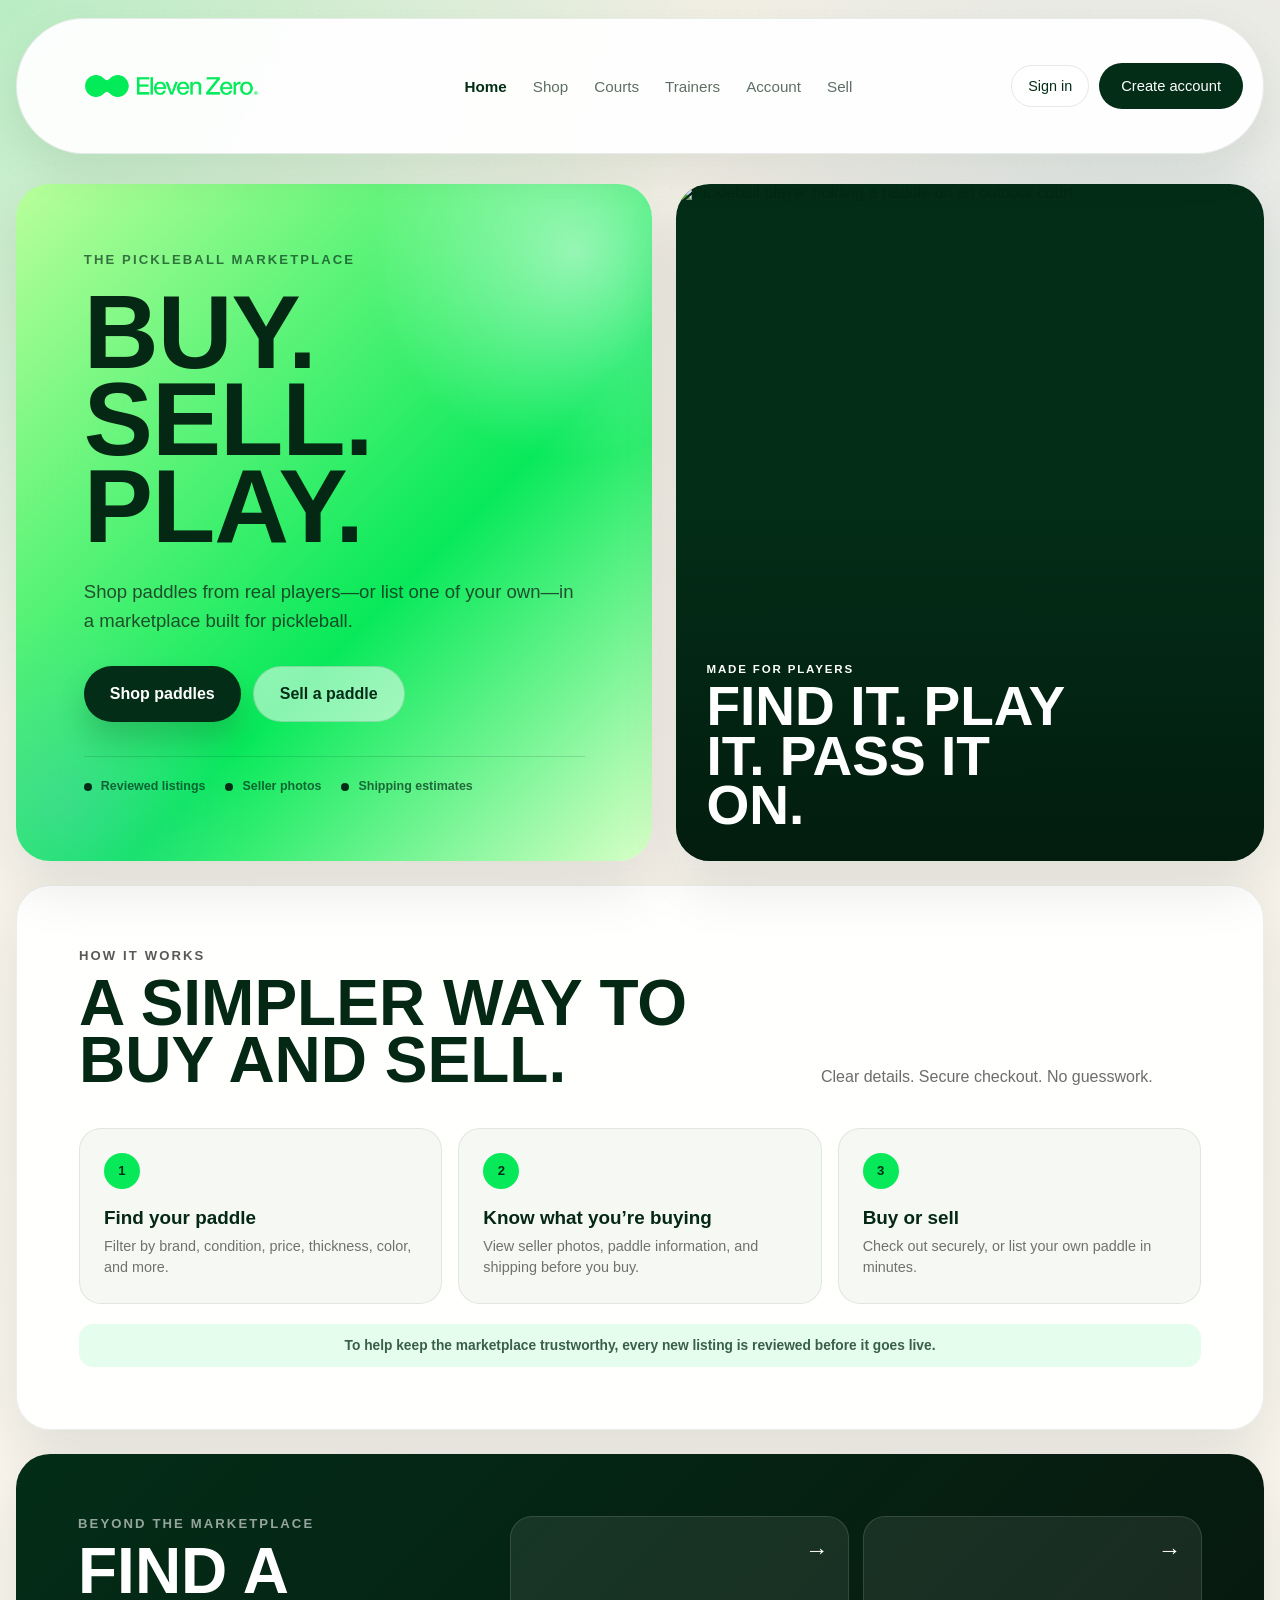
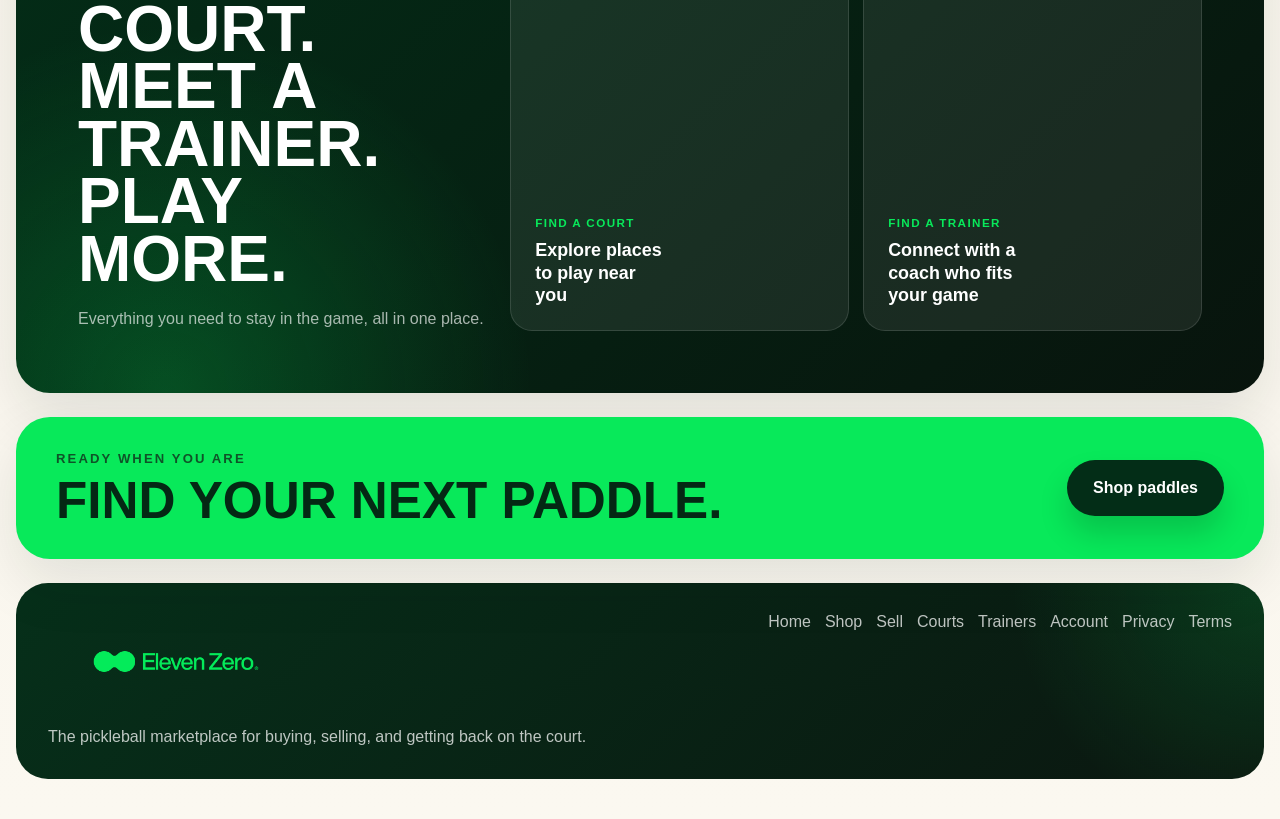
==== commit 2499e762: "Revise index.html for improved clarity and engagement Updated the title and description for better c" ====
--- a/eleven-zero-pb-github-upload-20260630/index.html
+++ b/eleven-zero-pb-github-upload-20260630/index.html
@@ -3,10 +3,10 @@
   <head>
     <meta charset="UTF-8" />
     <meta name="viewport" content="width=device-width, initial-scale=1.0" />
-    <title>Eleven Zero PB | Buy, Sell, and Grow Your Game</title>
+    <title>Eleven Zero PB | Buy and Sell Pickleball Paddles</title>
     <meta
       name="description"
-      content="Buy and sell pickleball paddles with reviewed listings, full detail pages, and clearer shipping on Eleven Zero PB."
+      content="Shop pickleball paddles from real players, compare clear listing details, or list a paddle of your own."
     />
     <link rel="stylesheet" href="./styles.css?v=20260718a" />
     <link rel="stylesheet" href="./header-tweaks.css?v=20260705f" />
@@ -38,10 +38,10 @@
         <section class="home-simple-hero" aria-labelledby="home-title">
           <div class="home-simple-hero-copy reveal">
             <p class="eyebrow">The pickleball marketplace</p>
-            <h1 id="home-title">Find your next paddle.</h1>
+            <h1 id="home-title">Buy. Sell. Play.</h1>
             <p class="home-simple-lead">
-              Shop reviewed paddles from players, or turn the paddle you no
-              longer use into your next one.
+              Shop paddles from real players—or list one of your own—in a
+              marketplace built for pickleball.
             </p>
 
             <div class="home-simple-actions">
@@ -51,8 +51,8 @@
 
             <div class="home-simple-confidence" aria-label="Marketplace benefits">
               <span>Reviewed listings</span>
-              <span>Real photos</span>
-              <span>Shipping at checkout</span>
+              <span>Seller photos</span>
+              <span>Shipping estimates</span>
             </div>
           </div>
 
@@ -64,7 +64,7 @@
             />
             <figcaption>
               <span>Made for players</span>
-              <strong>Buy. Sell. Keep playing.</strong>
+              <strong>Find it. Play it. Pass it on.</strong>
             </figcaption>
           </figure>
         </section>
@@ -73,52 +73,51 @@
           <div class="home-simple-section-heading reveal">
             <div>
               <p class="eyebrow">How it works</p>
-              <h2 id="how-title">A clearer way to buy and sell.</h2>
+              <h2 id="how-title">A simpler way to buy and sell.</h2>
             </div>
-            <p>
-              Everything important is easy to find before you make a decision.
-            </p>
+            <p>Clear details. Secure checkout. No guesswork.</p>
           </div>
 
           <div class="home-simple-steps reveal">
             <article>
               <span>1</span>
-              <h3>Browse</h3>
-              <p>Search paddles by brand, condition, price, thickness, and more.</p>
+              <h3>Find your paddle</h3>
+              <p>Filter by brand, condition, price, thickness, color, and more.</p>
             </article>
             <article>
               <span>2</span>
-              <h3>Review</h3>
-              <p>Open the listing to see its photos, details, and shipping cost.</p>
+              <h3>Know what you’re buying</h3>
+              <p>View seller photos, paddle information, and shipping before you buy.</p>
             </article>
             <article>
               <span>3</span>
               <h3>Buy or sell</h3>
-              <p>Check out securely, or submit your own paddle for review.</p>
+              <p>Check out securely, or list your own paddle in minutes.</p>
             </article>
           </div>
 
           <p class="home-simple-review-note reveal">
-            Every seller listing is reviewed before it appears in the public shop.
+            To help keep the marketplace trustworthy, every new listing is reviewed
+            before it goes live.
           </p>
         </section>
 
         <section class="home-simple-more" aria-labelledby="more-title">
           <div class="home-simple-more-copy reveal">
-            <p class="eyebrow">More ways to play</p>
-            <h2 id="more-title">Your game goes beyond the paddle.</h2>
-            <p>Find a place to play or the right coach when you are ready.</p>
+            <p class="eyebrow">Beyond the marketplace</p>
+            <h2 id="more-title">Find a court. Meet a trainer. Play more.</h2>
+            <p>Everything you need to stay in the game, all in one place.</p>
           </div>
 
           <div class="home-simple-more-links reveal">
             <a href="./courts.html">
               <span>Find a court</span>
-              <strong>See places to play near you</strong>
+              <strong>Explore places to play near you</strong>
               <b aria-hidden="true">→</b>
             </a>
             <a href="./trainers.html">
               <span>Find a trainer</span>
-              <strong>Connect with a pickleball coach</strong>
+              <strong>Connect with a coach who fits your game</strong>
               <b aria-hidden="true">→</b>
             </a>
           </div>
@@ -127,9 +126,9 @@
         <section class="home-simple-cta reveal" aria-label="Start with Eleven Zero PB">
           <div>
             <p class="eyebrow">Ready when you are</p>
-            <h2>Start with the paddle.</h2>
+            <h2>Find your next paddle.</h2>
           </div>
-          <a class="button button-primary" href="./shop.html">Explore the shop</a>
+          <a class="button button-primary" href="./shop.html">Shop paddles</a>
         </section>
       </main>
 
@@ -141,8 +140,8 @@
             alt="Eleven Zero"
           />
           <p class="footer-copy">
-            A simpler marketplace for buying and selling pickleball paddles,
-            with courts and trainers when you need them.
+            The pickleball marketplace for buying, selling, and getting back on
+            the court.
           </p>
         </div>
 
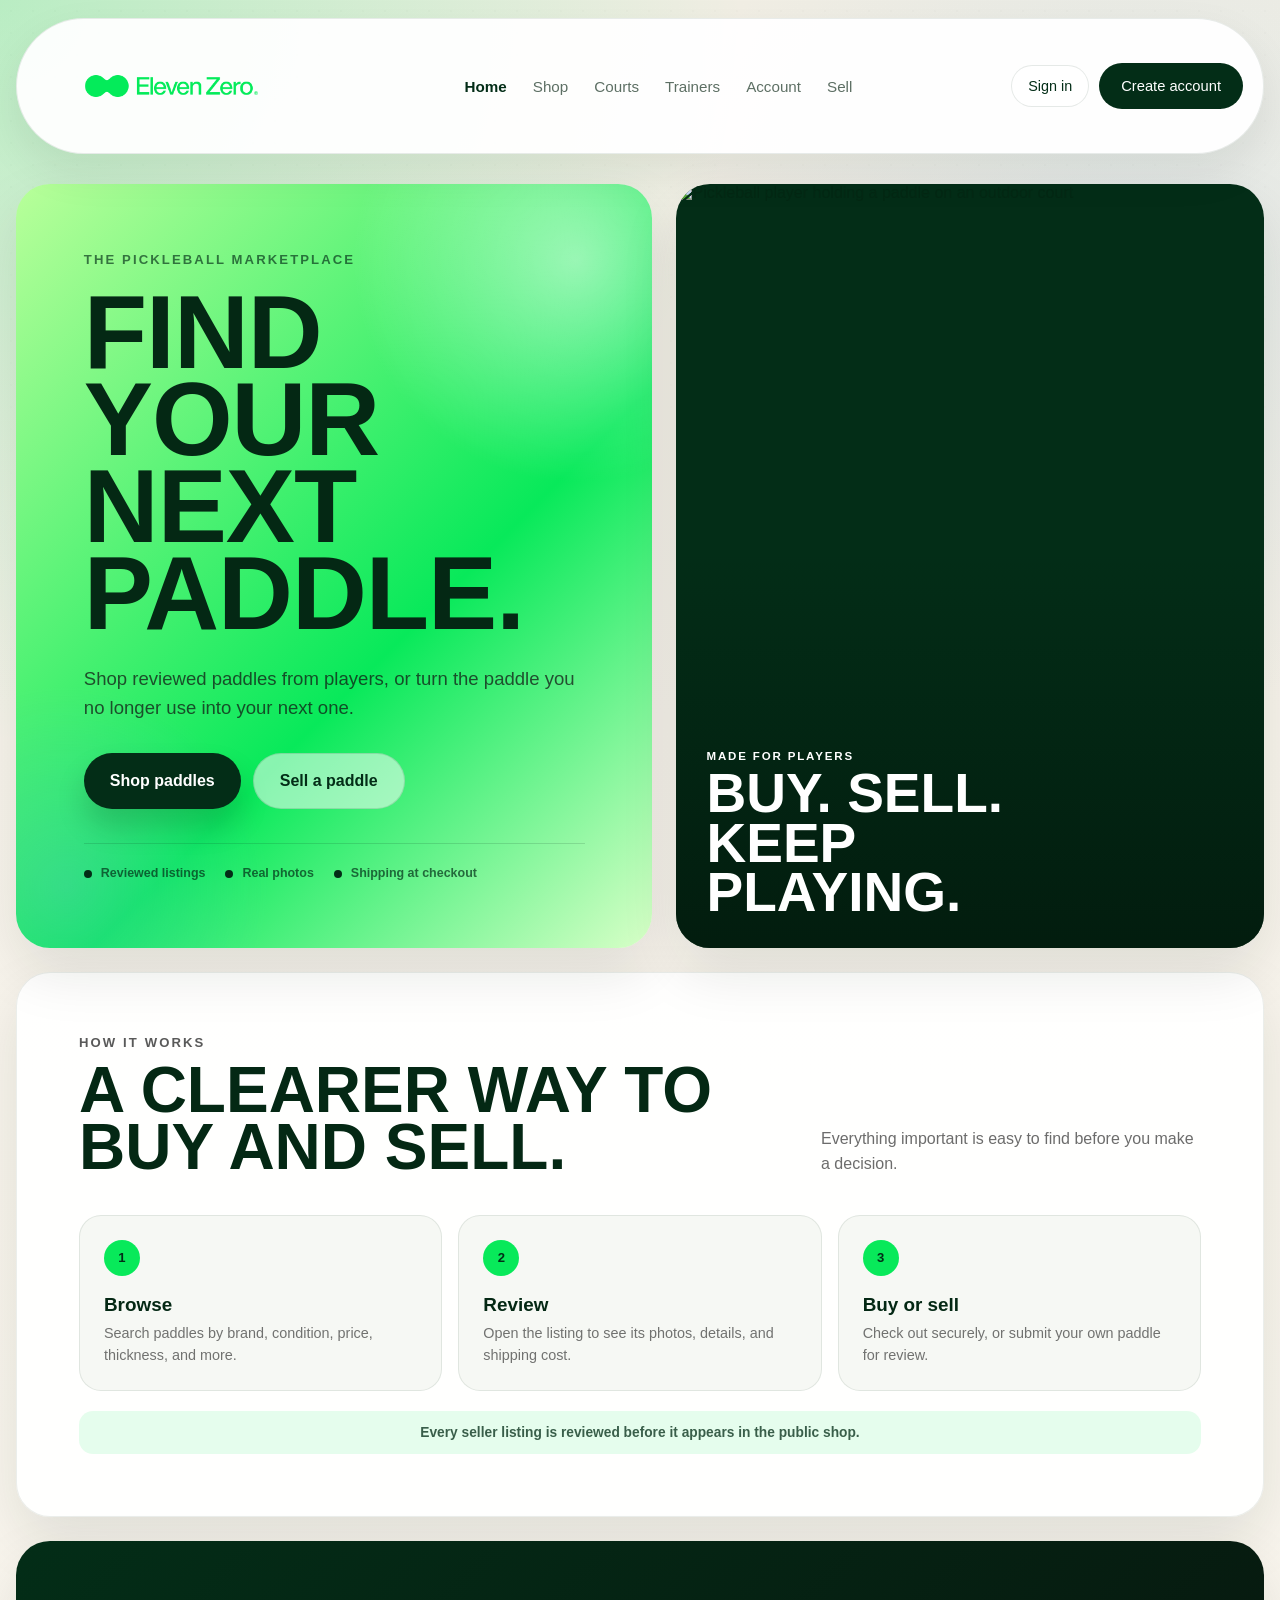
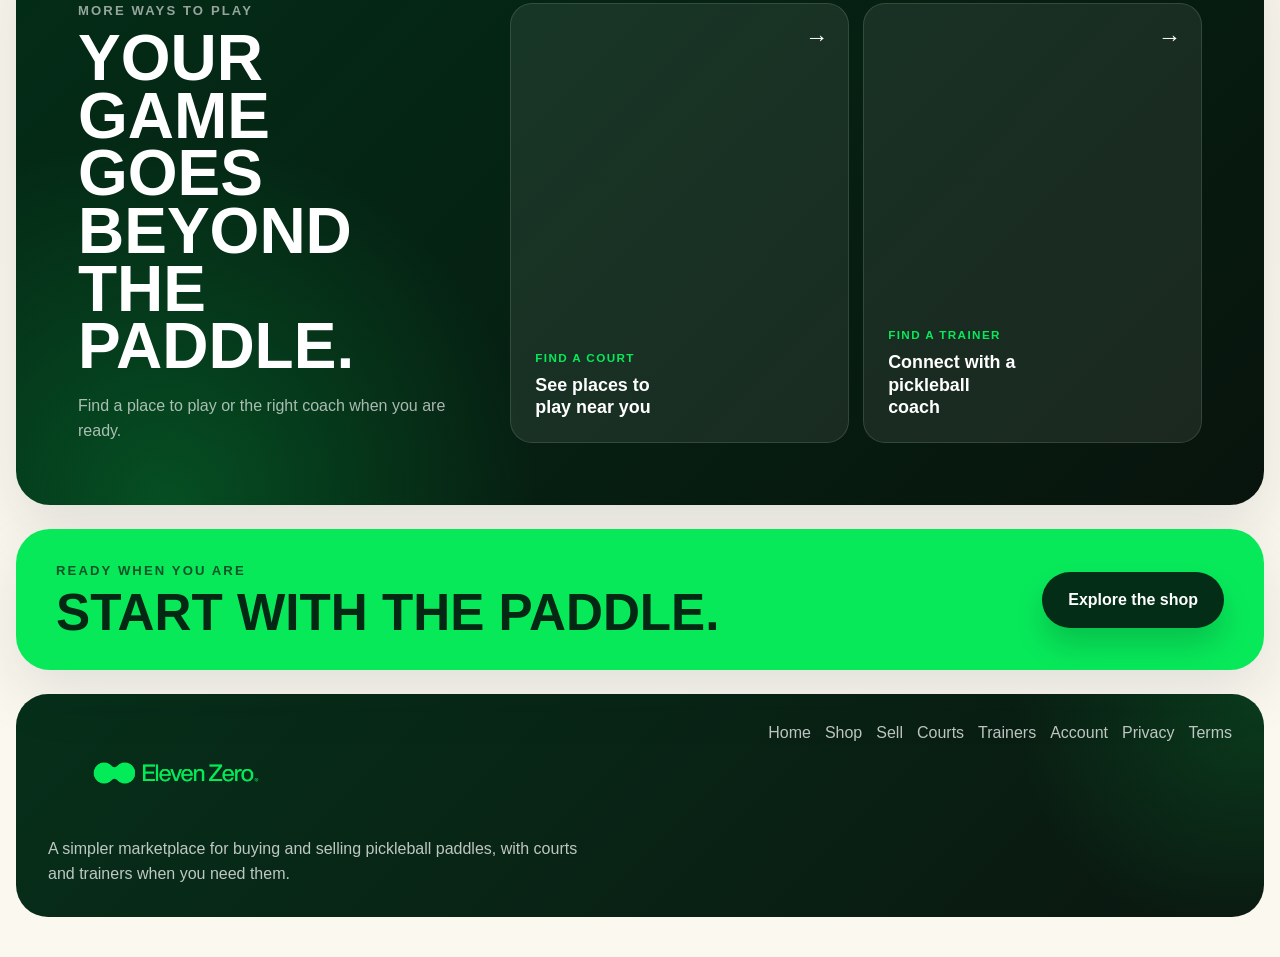
==== commit 44801395: "Revise index.html for improved messaging Updated the title, meta description, and various text eleme" ====
--- a/eleven-zero-pb-github-upload-20260630/index.html
+++ b/eleven-zero-pb-github-upload-20260630/index.html
@@ -3,10 +3,10 @@
   <head>
     <meta charset="UTF-8" />
     <meta name="viewport" content="width=device-width, initial-scale=1.0" />
-    <title>Eleven Zero PB | Buy and Sell Pickleball Paddles</title>
+    <title>Eleven Zero PB | Buy, Sell, and Grow Your Game</title>
     <meta
       name="description"
-      content="Shop pickleball paddles from real players, compare clear listing details, or list a paddle of your own."
+      content="Buy and sell pickleball paddles with reviewed listings, full detail pages, and clearer shipping on Eleven Zero PB."
     />
     <link rel="stylesheet" href="./styles.css?v=20260718a" />
     <link rel="stylesheet" href="./header-tweaks.css?v=20260705f" />
@@ -38,10 +38,10 @@
         <section class="home-simple-hero" aria-labelledby="home-title">
           <div class="home-simple-hero-copy reveal">
             <p class="eyebrow">The pickleball marketplace</p>
-            <h1 id="home-title">Buy. Sell. Play.</h1>
+            <h1 id="home-title">Find your next paddle.</h1>
             <p class="home-simple-lead">
-              Shop paddles from real players—or list one of your own—in a
-              marketplace built for pickleball.
+              Shop reviewed paddles from players, or turn the paddle you no
+              longer use into your next one.
             </p>
 
             <div class="home-simple-actions">
@@ -51,8 +51,8 @@
 
             <div class="home-simple-confidence" aria-label="Marketplace benefits">
               <span>Reviewed listings</span>
-              <span>Seller photos</span>
-              <span>Shipping estimates</span>
+              <span>Real photos</span>
+              <span>Shipping at checkout</span>
             </div>
           </div>
 
@@ -64,7 +64,7 @@
             />
             <figcaption>
               <span>Made for players</span>
-              <strong>Find it. Play it. Pass it on.</strong>
+              <strong>Buy. Sell. Keep playing.</strong>
             </figcaption>
           </figure>
         </section>
@@ -73,51 +73,52 @@
           <div class="home-simple-section-heading reveal">
             <div>
               <p class="eyebrow">How it works</p>
-              <h2 id="how-title">A simpler way to buy and sell.</h2>
+              <h2 id="how-title">A clearer way to buy and sell.</h2>
             </div>
-            <p>Clear details. Secure checkout. No guesswork.</p>
+            <p>
+              Everything important is easy to find before you make a decision.
+            </p>
           </div>
 
           <div class="home-simple-steps reveal">
             <article>
               <span>1</span>
-              <h3>Find your paddle</h3>
-              <p>Filter by brand, condition, price, thickness, color, and more.</p>
+              <h3>Browse</h3>
+              <p>Search paddles by brand, condition, price, thickness, and more.</p>
             </article>
             <article>
               <span>2</span>
-              <h3>Know what you’re buying</h3>
-              <p>View seller photos, paddle information, and shipping before you buy.</p>
+              <h3>Review</h3>
+              <p>Open the listing to see its photos, details, and shipping cost.</p>
             </article>
             <article>
               <span>3</span>
               <h3>Buy or sell</h3>
-              <p>Check out securely, or list your own paddle in minutes.</p>
+              <p>Check out securely, or submit your own paddle for review.</p>
             </article>
           </div>
 
           <p class="home-simple-review-note reveal">
-            To help keep the marketplace trustworthy, every new listing is reviewed
-            before it goes live.
+            Every seller listing is reviewed before it appears in the public shop.
           </p>
         </section>
 
         <section class="home-simple-more" aria-labelledby="more-title">
           <div class="home-simple-more-copy reveal">
-            <p class="eyebrow">Beyond the marketplace</p>
-            <h2 id="more-title">Find a court. Meet a trainer. Play more.</h2>
-            <p>Everything you need to stay in the game, all in one place.</p>
+            <p class="eyebrow">More ways to play</p>
+            <h2 id="more-title">Your game goes beyond the paddle.</h2>
+            <p>Find a place to play or the right coach when you are ready.</p>
           </div>
 
           <div class="home-simple-more-links reveal">
             <a href="./courts.html">
               <span>Find a court</span>
-              <strong>Explore places to play near you</strong>
+              <strong>See places to play near you</strong>
               <b aria-hidden="true">→</b>
             </a>
             <a href="./trainers.html">
               <span>Find a trainer</span>
-              <strong>Connect with a coach who fits your game</strong>
+              <strong>Connect with a pickleball coach</strong>
               <b aria-hidden="true">→</b>
             </a>
           </div>
@@ -126,9 +127,9 @@
         <section class="home-simple-cta reveal" aria-label="Start with Eleven Zero PB">
           <div>
             <p class="eyebrow">Ready when you are</p>
-            <h2>Find your next paddle.</h2>
+            <h2>Start with the paddle.</h2>
           </div>
-          <a class="button button-primary" href="./shop.html">Shop paddles</a>
+          <a class="button button-primary" href="./shop.html">Explore the shop</a>
         </section>
       </main>
 
@@ -140,8 +141,8 @@
             alt="Eleven Zero"
           />
           <p class="footer-copy">
-            The pickleball marketplace for buying, selling, and getting back on
-            the court.
+            A simpler marketplace for buying and selling pickleball paddles,
+            with courts and trainers when you need them.
           </p>
         </div>
 
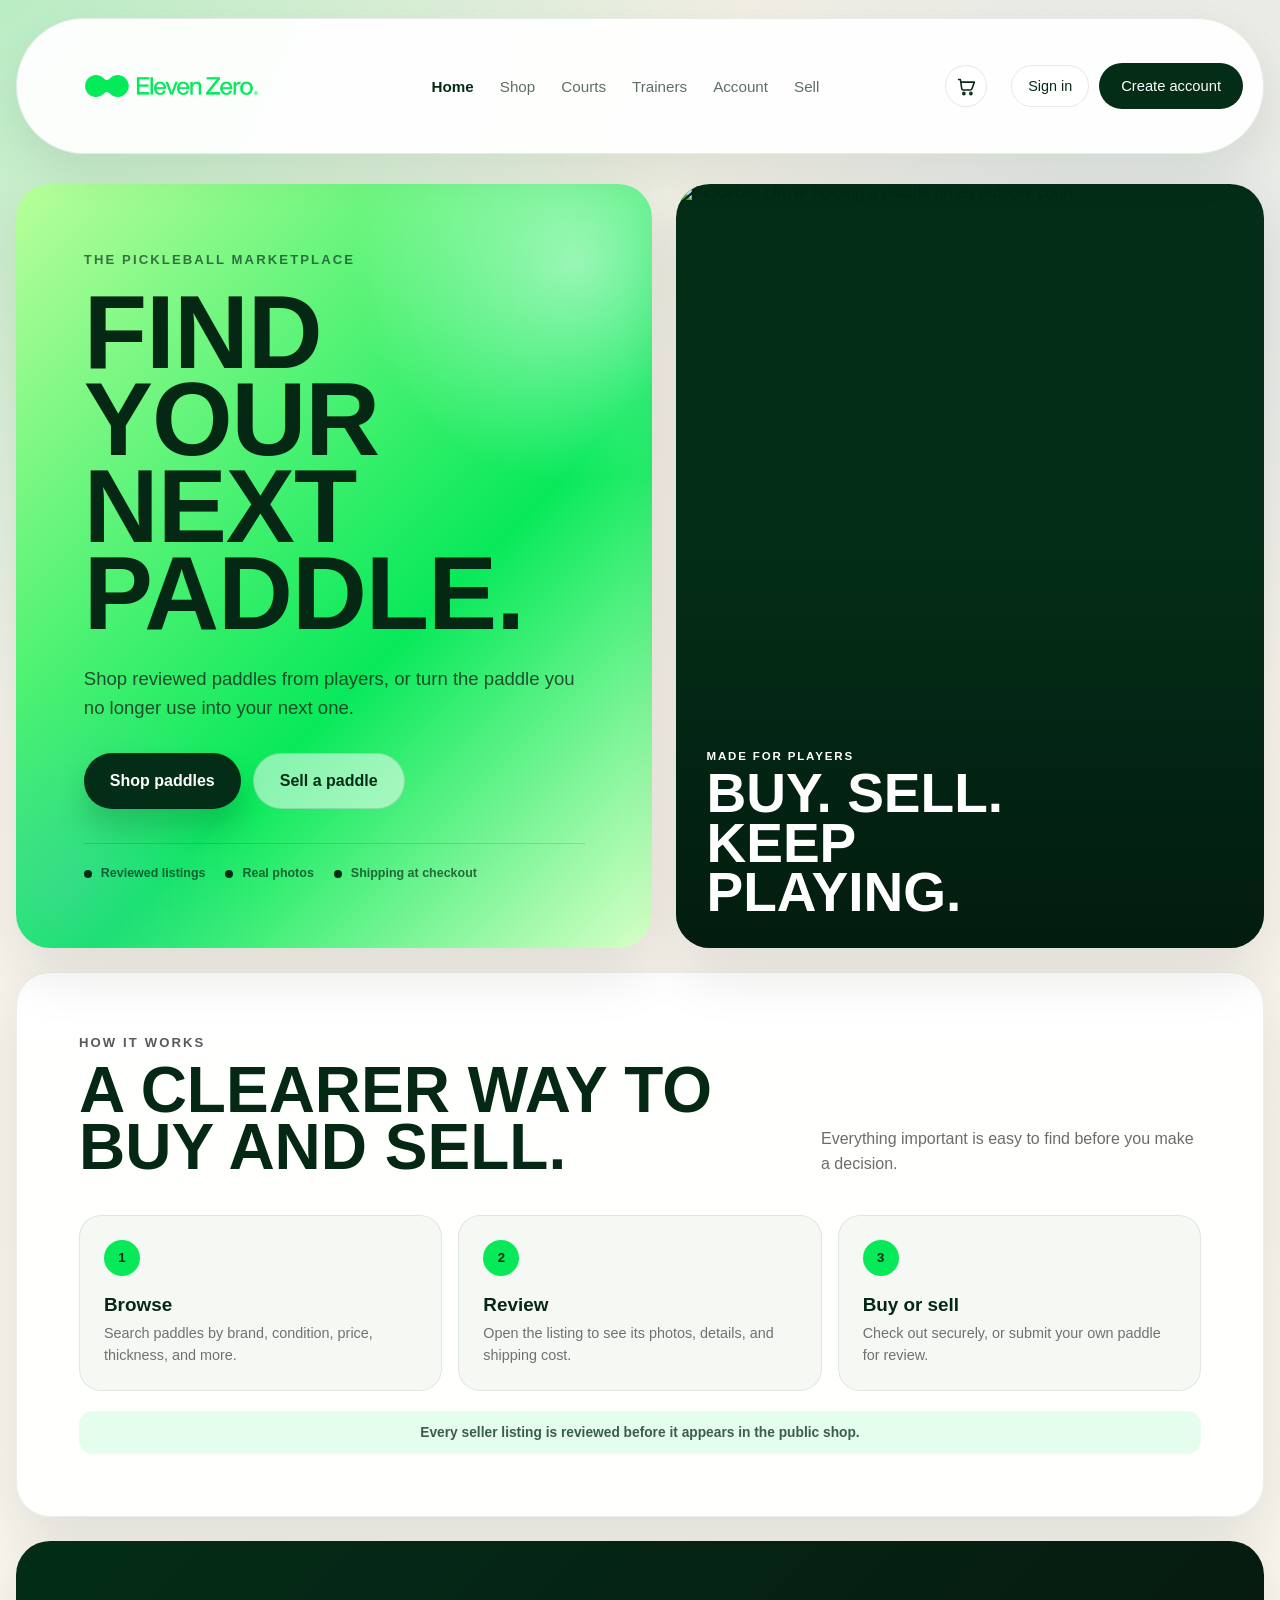
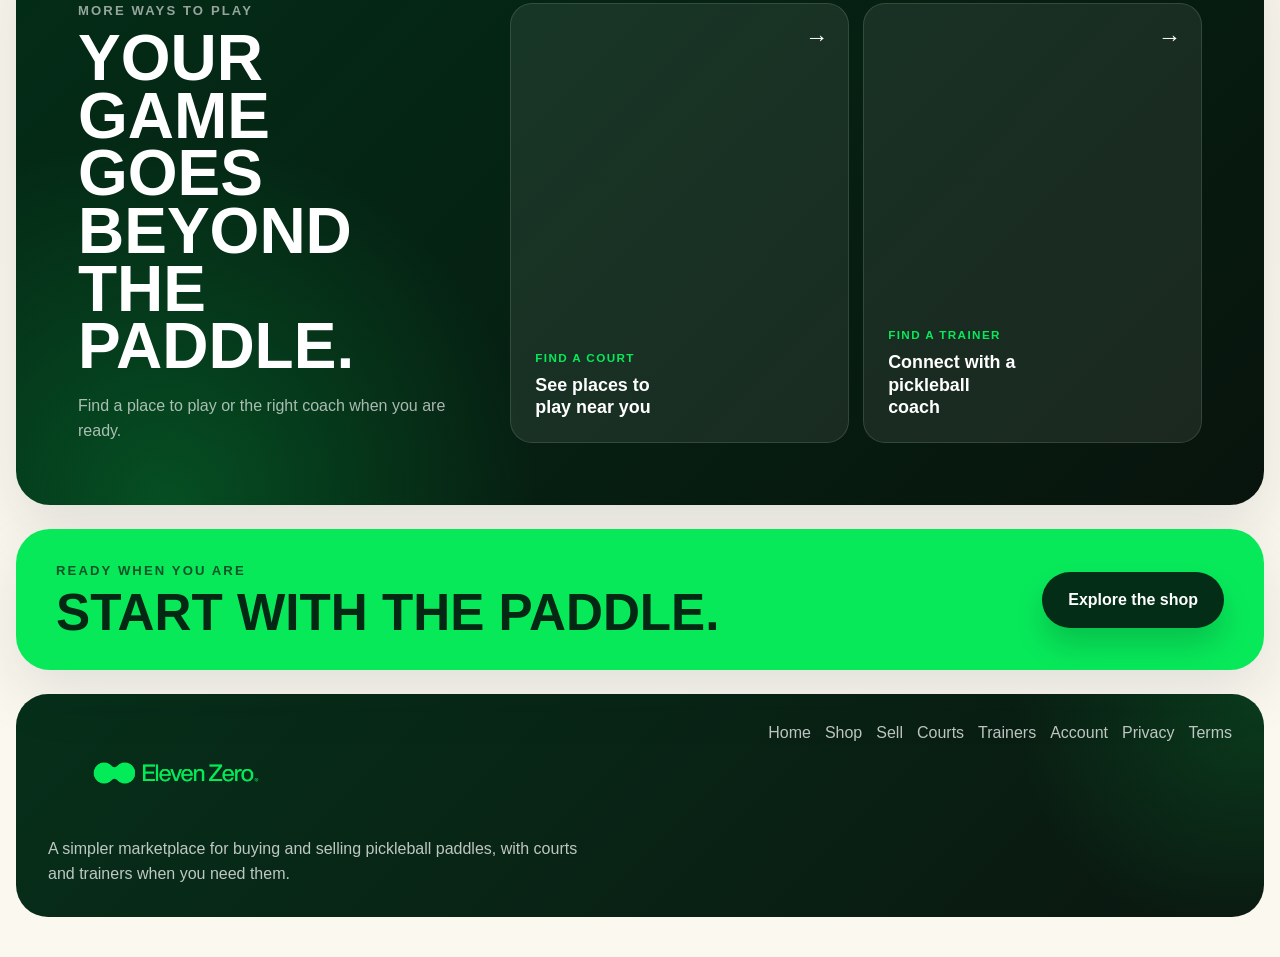
==== commit c1a572fc: "Improve marketplace trust, moderation, and usability" ====
--- a/eleven-zero-pb-github-upload-20260630/index.html
+++ b/eleven-zero-pb-github-upload-20260630/index.html
@@ -8,8 +8,8 @@
       name="description"
       content="Buy and sell pickleball paddles with reviewed listings, full detail pages, and clearer shipping on Eleven Zero PB."
     />
-    <link rel="stylesheet" href="./styles.css?v=20260718a" />
-    <link rel="stylesheet" href="./header-tweaks.css?v=20260705f" />
+    <link rel="stylesheet" href="./styles.css?v=20260722audit2" />
+    <link rel="stylesheet" href="./header-tweaks.css?v=20260722audit2" />
   </head>
   <body class="home-simple-page" data-nav="home">
     <div class="page-shell">
@@ -159,7 +159,7 @@
       </footer>
     </div>
 
-    <script src="./app.js?v=20260703f"></script>
-    <script src="./header-tweaks.js?v=20260705f"></script>
+    <script src="./app.js?v=20260722audit1"></script>
+    <script src="./header-tweaks.js?v=20260722audit1"></script>
   </body>
 </html>
--- a/eleven-zero-pb-github-upload-20260630/styles.css
+++ b/eleven-zero-pb-github-upload-20260630/styles.css
@@ -22,6 +22,796 @@
   --body: "Avenir Next", "Trebuchet MS", "Segoe UI", sans-serif;
 }
 
+/* Launch polish: trust cues and consistent keyboard focus. */
+.listing-seller-trust {
+  display: grid;
+  grid-template-columns: repeat(2, minmax(0, 1fr));
+  gap: 10px;
+  margin-top: 18px;
+}
+
+.listing-seller-trust > div {
+  display: grid;
+  gap: 5px;
+  padding: 15px;
+  border: 1px solid rgba(3, 45, 23, 0.1);
+  border-radius: 18px;
+  background: rgba(0, 230, 92, 0.055);
+}
+
+.listing-seller-trust span,
+.listing-seller-trust small {
+  color: rgba(3, 45, 23, 0.62);
+  font-size: 0.74rem;
+}
+
+.listing-seller-trust strong {
+  color: var(--forest);
+  font-size: 0.9rem;
+  line-height: 1.35;
+}
+
+:where(a, button, input, select, textarea):focus-visible {
+  outline: 3px solid rgba(0, 230, 92, 0.48);
+  outline-offset: 3px;
+}
+
+@media (max-width: 620px) {
+  .listing-seller-trust {
+    grid-template-columns: 1fr;
+  }
+}
+
+@media (prefers-reduced-motion: reduce) {
+  *,
+  *::before,
+  *::after {
+    scroll-behavior: auto !important;
+    animation-duration: 0.01ms !important;
+    animation-iteration-count: 1 !important;
+    transition-duration: 0.01ms !important;
+  }
+}
+
+/* Managed marketplace shipping */
+.seller-managed-shipping {
+  display: grid;
+  gap: 18px;
+  padding: 22px;
+  border: 1px solid rgba(3, 45, 23, 0.12);
+  border-radius: 24px;
+  background: rgba(3, 45, 23, 0.045);
+}
+
+.seller-managed-shipping-copy {
+  display: flex;
+  align-items: flex-start;
+  gap: 13px;
+}
+
+.seller-managed-shipping-copy strong {
+  display: block;
+  color: var(--ink);
+  font-size: 1rem;
+}
+
+.seller-managed-shipping-copy p,
+.seller-managed-shipping-note,
+.seller-managed-shipping small {
+  color: var(--muted);
+}
+
+.seller-managed-shipping-copy p,
+.seller-managed-shipping-note {
+  margin: 5px 0 0;
+  line-height: 1.55;
+}
+
+.seller-managed-shipping-icon {
+  display: grid;
+  width: 36px;
+  height: 36px;
+  flex: 0 0 36px;
+  place-items: center;
+  border-radius: 50%;
+  color: #00331b;
+  background: #00ed64;
+  font-weight: 900;
+}
+
+.seller-managed-shipping small {
+  display: block;
+  margin-top: 6px;
+  font-size: 0.76rem;
+  font-weight: 500;
+  line-height: 1.4;
+}
+
+.seller-managed-shipping-note {
+  padding-top: 14px;
+  border-top: 1px solid rgba(3, 45, 23, 0.1);
+  font-size: 0.86rem;
+}
+
+.seller-payout-gate {
+  display: grid;
+  grid-template-columns: auto minmax(0, 1fr) auto;
+  align-items: center;
+  gap: 16px;
+  padding: 18px 20px;
+  border: 1px solid rgba(154, 119, 0, 0.24);
+  border-radius: 22px;
+  background: #fff8d6;
+  color: var(--ink);
+}
+
+.seller-payout-gate.is-hidden {
+  display: none;
+}
+
+.seller-payout-gate-icon {
+  display: grid;
+  width: 42px;
+  height: 42px;
+  place-items: center;
+  border-radius: 50%;
+  background: var(--sun);
+  color: var(--ink);
+  font-weight: 900;
+}
+
+.seller-payout-gate strong,
+.seller-payout-gate p {
+  display: block;
+}
+
+.seller-payout-gate p {
+  margin: 4px 0 0;
+  color: rgba(18, 18, 18, 0.68);
+  line-height: 1.5;
+}
+
+.seller-payout-gate .button {
+  white-space: nowrap;
+}
+
+.account-sales-details summary {
+  display: flex;
+  align-items: center;
+  justify-content: space-between;
+  gap: 16px;
+  cursor: pointer;
+  list-style: none;
+}
+
+.account-sales-details summary::-webkit-details-marker {
+  display: none;
+}
+
+.account-sales-details summary::after {
+  content: "+";
+  display: grid;
+  width: 34px;
+  height: 34px;
+  flex: 0 0 34px;
+  place-items: center;
+  border-radius: 50%;
+  color: white;
+  background: var(--ink);
+  font-size: 1.25rem;
+}
+
+.account-sales-details[open] summary::after {
+  content: "−";
+}
+
+.account-sales-details .list-stack {
+  margin-top: 20px;
+}
+
+.seller-sale-actions {
+  display: flex;
+  flex-wrap: wrap;
+  gap: 10px;
+  margin-top: 4px;
+}
+
+.seller-sale-actions a,
+.seller-sale-retry {
+  color: var(--ink);
+  font-weight: 800;
+  text-decoration: underline;
+  text-underline-offset: 3px;
+}
+
+.seller-sale-retry {
+  padding: 0;
+  border: 0;
+  background: transparent;
+  cursor: pointer;
+  font: inherit;
+}
+
+.seller-sale-retry:disabled {
+  cursor: wait;
+  opacity: 0.58;
+}
+
+.seller-sale-error {
+  max-width: 62ch;
+  color: #8b2f1f !important;
+  font-weight: 650;
+}
+
+@media (max-width: 640px) {
+  .seller-managed-shipping {
+    padding: 18px;
+    border-radius: 20px;
+  }
+
+  .seller-payout-gate {
+    grid-template-columns: auto minmax(0, 1fr);
+    padding: 16px;
+  }
+
+  .seller-payout-gate .button {
+    grid-column: 1 / -1;
+    width: 100%;
+  }
+}
+
+/* Simplified trainers directory */
+.trainers-page .trainer-simple-main {
+  display: grid;
+  gap: 18px;
+  margin-top: 30px;
+}
+
+.trainers-page .trainer-simple-hero {
+  display: grid;
+  grid-template-columns: minmax(0, 0.78fr) minmax(0, 1.22fr);
+  gap: 18px;
+}
+
+.trainers-page .trainer-simple-intro,
+.trainers-page .trainer-simple-search-card,
+.trainers-page .trainer-simple-directory,
+.trainers-page .trainer-simple-accordion {
+  border: 1px solid rgba(3, 45, 23, 0.08);
+  border-radius: 34px;
+  box-shadow: 0 22px 54px rgba(3, 26, 14, 0.08);
+}
+
+.trainers-page .trainer-simple-intro {
+  display: flex;
+  min-height: 420px;
+  padding: 48px;
+  flex-direction: column;
+  justify-content: center;
+  background:
+    radial-gradient(circle at 90% 10%, rgba(8, 233, 90, 0.2), transparent 26%),
+    linear-gradient(145deg, #06351d, #031d10);
+  color: #fff;
+}
+
+.trainers-page .trainer-simple-intro .eyebrow {
+  color: var(--acid);
+}
+
+.trainers-page .trainer-simple-intro h1 {
+  max-width: 8ch;
+  margin: 18px 0 0;
+  font-family: var(--display);
+  font-size: clamp(4rem, 6vw, 6.5rem);
+  line-height: 0.86;
+  letter-spacing: -0.035em;
+  text-transform: uppercase;
+}
+
+.trainers-page .trainer-simple-intro > p:not(.eyebrow) {
+  max-width: 35rem;
+  margin: 24px 0 0;
+  color: rgba(255, 255, 255, 0.76);
+  font-size: 1.04rem;
+  line-height: 1.65;
+}
+
+.trainers-page .trainer-simple-actions {
+  display: flex;
+  flex-wrap: wrap;
+  gap: 12px;
+  margin-top: 28px;
+}
+
+.trainers-page .trainer-simple-intro .button-secondary {
+  border-color: rgba(255, 255, 255, 0.24);
+  background: rgba(255, 255, 255, 0.08);
+  color: #fff;
+}
+
+.trainers-page .trainer-simple-search-card {
+  display: flex;
+  padding: 38px;
+  flex-direction: column;
+  justify-content: center;
+  background: rgba(255, 255, 255, 0.92);
+}
+
+.trainers-page .trainer-simple-search-heading {
+  margin-bottom: 28px;
+}
+
+.trainers-page .trainer-simple-search-heading h2 {
+  max-width: 10ch;
+  margin: 12px 0 0;
+  color: var(--forest);
+  font-family: var(--display);
+  font-size: clamp(3rem, 4.7vw, 4.8rem);
+  line-height: 0.9;
+  text-transform: uppercase;
+}
+
+.trainers-page .trainer-simple-search-heading > p:last-child {
+  max-width: 31rem;
+  margin: 16px 0 0;
+  color: rgba(18, 18, 18, 0.62);
+  line-height: 1.55;
+}
+
+.trainers-page .trainer-simple-search {
+  grid-template-columns: minmax(220px, 1fr) 150px 170px;
+  gap: 12px;
+}
+
+.trainers-page .trainer-simple-search .finder-submit {
+  grid-column: 1 / -1;
+  width: 100%;
+}
+
+.trainers-page .trainer-simple-search-card .finder-status {
+  margin-top: 16px;
+  padding: 14px 16px;
+  border-radius: 16px;
+  background: rgba(3, 45, 23, 0.05);
+  color: rgba(18, 18, 18, 0.68);
+  font-size: 0.9rem;
+}
+
+.trainers-page .trainer-simple-stats {
+  display: grid;
+  grid-column: 1 / -1;
+  grid-template-columns: repeat(4, minmax(0, 1fr));
+  overflow: hidden;
+  border: 1px solid rgba(3, 45, 23, 0.08);
+  border-radius: 28px;
+  background: rgba(255, 255, 255, 0.82);
+}
+
+.trainers-page .trainer-simple-stats article {
+  display: grid;
+  gap: 5px;
+  min-height: 108px;
+  padding: 22px 26px;
+  align-content: center;
+}
+
+.trainers-page .trainer-simple-stats article + article {
+  border-left: 1px solid rgba(3, 45, 23, 0.08);
+}
+
+.trainers-page .trainer-simple-stats strong {
+  color: var(--forest);
+  font-family: var(--display);
+  font-size: 2.25rem;
+  line-height: 1;
+}
+
+.trainers-page .trainer-simple-stats span {
+  color: rgba(18, 18, 18, 0.6);
+  font-size: 0.8rem;
+  font-weight: 700;
+  letter-spacing: 0.06em;
+  text-transform: uppercase;
+}
+
+.trainers-page .trainer-simple-directory {
+  padding: 38px;
+  background: rgba(255, 255, 255, 0.86);
+}
+
+.trainers-page .trainer-simple-results-head {
+  display: flex;
+  justify-content: space-between;
+  gap: 28px;
+  align-items: end;
+}
+
+.trainers-page .trainer-simple-results-head h2 {
+  margin: 10px 0 0;
+  font-family: var(--display);
+  font-size: clamp(3rem, 5vw, 5rem);
+  line-height: 0.9;
+  text-transform: uppercase;
+}
+
+.trainers-page .trainer-simple-results-head > p {
+  max-width: 31rem;
+  margin: 0;
+  color: rgba(18, 18, 18, 0.64);
+  line-height: 1.6;
+}
+
+.trainers-page .trainer-simple-grid {
+  display: grid;
+  grid-template-columns: repeat(3, minmax(0, 1fr));
+  gap: 16px;
+  margin-top: 30px;
+}
+
+.trainers-page .trainer-simple-load-more {
+  display: flex;
+  justify-content: center;
+  margin-top: 24px;
+}
+
+.trainers-page .trainer-simple-load-more [hidden] {
+  display: none;
+}
+
+.trainers-page .trainer-simple-card {
+  display: flex;
+  min-width: 0;
+  min-height: 430px;
+  padding: 24px;
+  flex-direction: column;
+  border: 1px solid rgba(3, 45, 23, 0.1);
+  border-radius: 26px;
+  background: #fff;
+  box-shadow: 0 14px 32px rgba(3, 26, 14, 0.06);
+}
+
+.trainers-page .trainer-simple-card-head {
+  display: grid;
+  grid-template-columns: auto minmax(0, 1fr) auto;
+  gap: 14px;
+  align-items: center;
+}
+
+.trainers-page .trainer-simple-card .trainer-avatar {
+  min-width: 56px;
+  min-height: 56px;
+  border-radius: 18px;
+}
+
+.trainers-page .trainer-simple-card .trainer-heading h3 {
+  margin: 0;
+  color: var(--forest);
+  font-family: var(--display);
+  font-size: 1.85rem;
+  line-height: 0.95;
+  text-transform: uppercase;
+}
+
+.trainers-page .trainer-simple-card .trainer-heading p {
+  margin: 7px 0 0;
+  color: rgba(18, 18, 18, 0.62);
+  font-size: 0.9rem;
+}
+
+.trainers-page .trainer-simple-card .trainer-rate {
+  min-height: 36px;
+  padding: 0 11px;
+  font-size: 0.82rem;
+  white-space: nowrap;
+}
+
+.trainers-page .trainer-simple-trust,
+.trainers-page .trainer-simple-tags,
+.trainers-page .trainer-simple-card-foot {
+  display: flex;
+  flex-wrap: wrap;
+  gap: 9px;
+}
+
+.trainers-page .trainer-simple-trust {
+  margin-top: 22px;
+}
+
+.trainers-page .trainer-simple-trust .trainer-rating-pill,
+.trainers-page .trainer-simple-trust .trainer-tenure-pill {
+  min-height: 36px;
+  padding: 0 11px;
+  font-size: 0.78rem;
+}
+
+.trainers-page .trainer-simple-tags {
+  margin-top: 14px;
+}
+
+.trainers-page .trainer-simple-tags span {
+  padding: 7px 10px;
+  border-radius: 999px;
+  background: rgba(3, 45, 23, 0.055);
+  color: rgba(3, 45, 23, 0.78);
+  font-size: 0.72rem;
+  font-weight: 750;
+}
+
+.trainers-page .trainer-simple-bio {
+  display: -webkit-box;
+  overflow: hidden;
+  margin: 20px 0 0;
+  color: rgba(18, 18, 18, 0.7);
+  line-height: 1.6;
+  -webkit-box-orient: vertical;
+  -webkit-line-clamp: 3;
+}
+
+.trainers-page .trainer-simple-card-foot {
+  justify-content: space-between;
+  gap: 16px;
+  margin-top: auto;
+  padding-top: 22px;
+  align-items: end;
+}
+
+.trainers-page .trainer-simple-card-foot > div {
+  display: grid;
+  gap: 5px;
+  min-width: 0;
+}
+
+.trainers-page .trainer-simple-card-foot strong,
+.trainers-page .trainer-simple-card-foot span {
+  overflow: hidden;
+  text-overflow: ellipsis;
+  white-space: nowrap;
+}
+
+.trainers-page .trainer-simple-card-foot strong {
+  color: var(--forest);
+  font-size: 0.88rem;
+}
+
+.trainers-page .trainer-simple-card-foot span {
+  color: rgba(18, 18, 18, 0.58);
+  font-size: 0.78rem;
+}
+
+.trainers-page .trainer-simple-card-foot .button {
+  min-height: 42px;
+  padding: 0 16px;
+  white-space: nowrap;
+}
+
+.trainers-page .trainer-simple-secondary {
+  display: grid;
+  gap: 12px;
+}
+
+.trainers-page .trainer-simple-accordion {
+  overflow: hidden;
+  background: rgba(255, 255, 255, 0.86);
+}
+
+.trainers-page .trainer-simple-accordion summary {
+  display: flex;
+  min-height: 112px;
+  padding: 26px 32px;
+  justify-content: space-between;
+  gap: 20px;
+  align-items: center;
+  cursor: pointer;
+  list-style: none;
+}
+
+.trainers-page .trainer-simple-accordion summary::-webkit-details-marker {
+  display: none;
+}
+
+.trainers-page .trainer-simple-accordion summary span {
+  display: grid;
+  gap: 7px;
+}
+
+.trainers-page .trainer-simple-accordion summary small {
+  color: rgba(18, 18, 18, 0.58);
+  font-size: 0.75rem;
+  font-weight: 800;
+  letter-spacing: 0.1em;
+  text-transform: uppercase;
+}
+
+.trainers-page .trainer-simple-accordion summary strong {
+  color: var(--forest);
+  font-size: 1.18rem;
+}
+
+.trainers-page .trainer-simple-accordion summary b {
+  display: inline-flex;
+  width: 42px;
+  height: 42px;
+  align-items: center;
+  justify-content: center;
+  border-radius: 50%;
+  background: var(--forest);
+  color: #fff;
+  font-size: 1.5rem;
+  transition: transform 160ms ease;
+}
+
+.trainers-page .trainer-simple-accordion[open] summary b {
+  transform: rotate(45deg);
+}
+
+.trainers-page .trainer-simple-accordion-body {
+  margin-top: 0;
+  padding: 30px 32px 32px;
+  border-top: 1px solid rgba(3, 45, 23, 0.08);
+}
+
+.trainers-page .trainer-simple-join-body {
+  display: grid;
+  grid-template-columns: minmax(260px, 0.72fr) minmax(0, 1.28fr);
+  gap: 32px;
+}
+
+.trainers-page .trainer-simple-join-copy h2 {
+  margin: 14px 0 0;
+  font-family: var(--display);
+  font-size: clamp(2.8rem, 4vw, 4.2rem);
+  line-height: 0.9;
+  text-transform: uppercase;
+}
+
+.trainers-page .trainer-simple-join-copy > p:last-child {
+  max-width: 32rem;
+  margin: 18px 0 0;
+  color: rgba(18, 18, 18, 0.68);
+  line-height: 1.65;
+}
+
+.trainers-page .trainer-simple-accordion .seller-form {
+  border: 1px solid rgba(3, 45, 23, 0.08);
+  background: rgba(247, 250, 247, 0.86);
+}
+
+@media (max-width: 1100px) {
+  .trainers-page .trainer-simple-hero {
+    grid-template-columns: 1fr;
+  }
+
+  .trainers-page .trainer-simple-intro {
+    min-height: 360px;
+  }
+
+  .trainers-page .trainer-simple-intro h1 {
+    max-width: 10ch;
+  }
+
+  .trainers-page .trainer-simple-grid {
+    grid-template-columns: repeat(2, minmax(0, 1fr));
+  }
+}
+
+@media (max-width: 760px) {
+  .trainers-page .trainer-simple-main {
+    gap: 12px;
+    margin-top: 14px;
+  }
+
+  .trainers-page .trainer-simple-intro,
+  .trainers-page .trainer-simple-search-card,
+  .trainers-page .trainer-simple-directory,
+  .trainers-page .trainer-simple-accordion {
+    border-radius: 26px;
+  }
+
+  .trainers-page .trainer-simple-intro,
+  .trainers-page .trainer-simple-search-card,
+  .trainers-page .trainer-simple-directory {
+    padding: 26px 22px;
+  }
+
+  .trainers-page .trainer-simple-intro {
+    min-height: 390px;
+  }
+
+  .trainers-page .trainer-simple-intro h1 {
+    font-size: clamp(3.4rem, 17vw, 5rem);
+  }
+
+  .trainers-page .trainer-simple-actions,
+  .trainers-page .trainer-simple-actions .button {
+    width: 100%;
+  }
+
+  .trainers-page .trainer-simple-search {
+    grid-template-columns: 1fr;
+  }
+
+  .trainers-page .trainer-simple-search .finder-submit {
+    grid-column: auto;
+  }
+
+  .trainers-page .trainer-simple-stats {
+    grid-template-columns: repeat(2, minmax(0, 1fr));
+    border-radius: 24px;
+  }
+
+  .trainers-page .trainer-simple-stats article {
+    min-height: 96px;
+    padding: 18px;
+  }
+
+  .trainers-page .trainer-simple-stats article + article {
+    border-left: 0;
+  }
+
+  .trainers-page .trainer-simple-stats article:nth-child(even) {
+    border-left: 1px solid rgba(3, 45, 23, 0.08);
+  }
+
+  .trainers-page .trainer-simple-stats article:nth-child(n + 3) {
+    border-top: 1px solid rgba(3, 45, 23, 0.08);
+  }
+
+  .trainers-page .trainer-simple-results-head {
+    display: grid;
+    gap: 14px;
+    align-items: start;
+  }
+
+  .trainers-page .trainer-simple-results-head h2 {
+    font-size: clamp(2.8rem, 14vw, 4.1rem);
+  }
+
+  .trainers-page .trainer-simple-grid {
+    grid-template-columns: 1fr;
+    margin-top: 22px;
+  }
+
+  .trainers-page .trainer-simple-card {
+    min-height: 410px;
+  }
+
+  .trainers-page .trainer-simple-card-head {
+    grid-template-columns: auto minmax(0, 1fr);
+  }
+
+  .trainers-page .trainer-simple-card .trainer-rate {
+    grid-column: 2;
+    width: fit-content;
+  }
+
+  .trainers-page .trainer-simple-card-foot {
+    display: grid;
+    align-items: stretch;
+  }
+
+  .trainers-page .trainer-simple-card-foot .button {
+    width: 100%;
+  }
+
+  .trainers-page .trainer-simple-accordion summary {
+    min-height: 96px;
+    padding: 22px;
+  }
+
+  .trainers-page .trainer-simple-accordion summary strong {
+    font-size: 1rem;
+  }
+
+  .trainers-page .trainer-simple-accordion-body {
+    padding: 22px;
+  }
+
+  .trainers-page .trainer-review-layout,
+  .trainers-page .trainer-simple-join-body {
+    grid-template-columns: 1fr;
+  }
+}
+
 /* SELL PAGE — SIMPLE LISTING FLOW */
 .sell-simple-page .seller-simple-section {
   width: min(100%, 1120px);
@@ -227,12 +1017,17 @@
 }
 
 .sell-simple-page .seller-file-dropzone {
-  padding: 20px;
-  border: 1px dashed rgba(3, 45, 23, 0.28);
-  border-radius: 15px;
-  background: #effbea;
+  display: grid;
+  grid-template-columns: auto minmax(0, 1fr) auto;
+  align-items: center;
+  gap: 14px;
+  min-height: 96px;
+  padding: 16px;
+  border: 2px dashed rgba(3, 45, 23, 0.28);
+  border-radius: 18px;
+  background: #f3fced;
   color: var(--ink);
-  text-align: center;
+  text-align: left;
 }
 
 .sell-simple-page .seller-file-dropzone:hover,
@@ -251,21 +1046,22 @@
 }
 
 .sell-simple-page .seller-native-file-input {
-  min-height: 48px;
-  margin-top: 4px;
-  padding: 7px 9px;
-  border-color: rgba(3, 45, 23, 0.12);
-  border-radius: 12px;
-  background: #f7f9f5;
-}
-
-.sell-simple-page .seller-native-file-input::file-selector-button {
-  min-height: 32px;
-  background: var(--ink);
+  position: absolute;
+  width: 1px;
+  height: 1px;
+  padding: 0;
+  margin: -1px;
+  overflow: hidden;
+  clip: rect(0, 0, 0, 0);
+  white-space: nowrap;
+  border: 0;
 }
 
 .sell-simple-page .seller-photo-toolbar {
-  justify-content: flex-start;
+  display: flex;
+  align-items: center;
+  justify-content: space-between;
+  gap: 12px;
 }
 
 .sell-simple-page .seller-photo-meta {
@@ -280,6 +1076,24 @@
   text-transform: none;
 }
 
+.sell-simple-page .seller-photo-meta.is-success {
+  color: #0d6b32;
+}
+
+.sell-simple-page .seller-photo-meta.is-warning {
+  color: #735b00;
+}
+
+.sell-simple-page .seller-photo-meta.is-error {
+  color: #a53000;
+}
+
+.sell-simple-page .seller-file-dropzone.has-photo-error {
+  border-color: rgba(196, 55, 0, 0.68);
+  background: #fff4ef;
+  box-shadow: 0 0 0 3px rgba(196, 55, 0, 0.1);
+}
+
 .sell-simple-page .seller-photo-placeholder {
   padding: 11px 12px;
   border-color: rgba(3, 45, 23, 0.12);
@@ -290,6 +1104,142 @@
 .sell-simple-page .seller-photo-thumb {
   border-color: rgba(3, 45, 23, 0.12);
   border-radius: 13px;
+}
+
+.sell-simple-page .seller-photo-step-head,
+.sell-simple-page .seller-photo-step-title {
+  display: flex;
+  align-items: center;
+}
+
+.sell-simple-page .seller-photo-step-head {
+  justify-content: space-between;
+  gap: 14px;
+}
+
+.sell-simple-page .seller-photo-step-title {
+  gap: 0;
+}
+
+.sell-simple-page .seller-photo-step-title h3 {
+  margin: 0;
+  color: var(--ink);
+  font-size: 0.94rem;
+  line-height: 1.2;
+}
+
+.sell-simple-page .seller-photo-requirement {
+  flex: 0 0 auto;
+  padding: 7px 10px;
+  border-radius: 999px;
+  background: #e2f7df;
+  color: rgba(3, 45, 23, 0.76);
+  font-size: 0.65rem;
+  font-weight: 900;
+  letter-spacing: 0.06em;
+  text-transform: uppercase;
+}
+
+.sell-simple-page .seller-upload-icon {
+  display: grid !important;
+  place-items: center;
+  width: 54px;
+  height: 54px;
+  margin: 0 !important;
+  border-radius: 15px;
+  background: var(--acid);
+  color: var(--ink) !important;
+  font-size: 2rem;
+  font-weight: 500;
+  line-height: 1;
+}
+
+.sell-simple-page .seller-upload-copy {
+  min-width: 0;
+}
+
+.sell-simple-page .seller-upload-copy strong {
+  color: var(--ink);
+}
+
+.sell-simple-page .seller-upload-copy span {
+  margin-top: 4px !important;
+  font-size: 0.78rem;
+}
+
+.sell-simple-page .seller-photo-preview {
+  grid-template-columns: repeat(4, minmax(0, 1fr));
+  gap: 8px;
+}
+
+.sell-simple-page .seller-photo-empty-slot {
+  position: relative;
+  display: grid;
+  align-content: center;
+  justify-items: center;
+  gap: 4px;
+  min-height: 106px;
+  padding: 10px 6px;
+  border: 1px dashed rgba(3, 45, 23, 0.2);
+  border-radius: 13px;
+  background: #f7f9f5;
+  color: rgba(3, 45, 23, 0.56);
+  cursor: pointer;
+  text-align: center;
+  transition: border-color 160ms ease, background 160ms ease, transform 160ms ease;
+}
+
+.sell-simple-page .seller-photo-empty-slot:hover {
+  border-color: rgba(3, 45, 23, 0.42);
+  background: #effbea;
+  transform: translateY(-1px);
+}
+
+.sell-simple-page .seller-photo-empty-slot.is-cover-slot {
+  border-color: rgba(8, 193, 78, 0.42);
+  background: #effbea;
+}
+
+.sell-simple-page .seller-photo-slot-number {
+  display: grid;
+  place-items: center;
+  width: 28px;
+  height: 28px;
+  border-radius: 50%;
+  background: #ffffff;
+  box-shadow: inset 0 0 0 1px rgba(3, 45, 23, 0.1);
+  color: var(--ink);
+  font-weight: 900;
+}
+
+.sell-simple-page .seller-photo-empty-slot strong {
+  color: var(--ink);
+  font-size: 0.68rem;
+  letter-spacing: 0.02em;
+  text-transform: none;
+}
+
+.sell-simple-page .seller-photo-empty-slot small {
+  color: rgba(18, 18, 18, 0.42);
+  font-size: 0.64rem;
+  font-weight: 700;
+}
+
+.sell-simple-page .seller-photo-processing {
+  display: flex;
+  grid-column: 1 / -1;
+  align-items: center;
+  justify-content: center;
+  gap: 9px;
+  min-height: 106px;
+}
+
+.sell-simple-page .seller-photo-processing-dot {
+  width: 10px;
+  height: 10px;
+  border-radius: 50%;
+  background: var(--acid);
+  box-shadow: 0 0 0 5px rgba(8, 233, 90, 0.14);
 }
 
 .sell-simple-page .seller-submit-strip {
@@ -328,6 +1278,18 @@
   color: #0d5a2a;
 }
 
+.sell-simple-page .seller-status.is-warning {
+  border: 1px solid rgba(154, 119, 0, 0.22);
+  background: #fff9d8;
+  color: #6e5700;
+}
+
+.sell-simple-page .seller-status.is-error {
+  border: 1px solid rgba(196, 55, 0, 0.22);
+  background: #fff0e9;
+  color: #9c2f00;
+}
+
 .sell-simple-page .seller-draft-status-inline {
   color: rgba(18, 18, 18, 0.46);
 }
@@ -393,6 +1355,22 @@
   }
 
   .sell-simple-page .seller-shipping-compact-grid {
+    grid-template-columns: repeat(2, minmax(0, 1fr));
+  }
+
+  .sell-simple-page .seller-file-dropzone {
+    grid-template-columns: auto minmax(0, 1fr);
+    min-height: 88px;
+    padding: 13px;
+  }
+
+  .sell-simple-page .seller-photo-toolbar {
+    align-items: flex-start;
+    flex-direction: column;
+    gap: 2px;
+  }
+
+  .sell-simple-page .seller-photo-preview {
     grid-template-columns: repeat(2, minmax(0, 1fr));
   }
 
@@ -571,6 +1549,76 @@
 
 .auth-signout {
   cursor: pointer;
+}
+
+.auth-forgot-link {
+  width: fit-content;
+  padding: 2px 0;
+  border: 0;
+  background: transparent;
+  color: var(--forest);
+  font-weight: 750;
+  text-decoration: underline;
+  text-underline-offset: 3px;
+  cursor: pointer;
+}
+
+.account-verification-banner {
+  display: grid;
+  grid-template-columns: minmax(0, 1fr) auto;
+  gap: 6px 18px;
+  align-items: center;
+  margin: 18px 0;
+  padding: 16px 18px;
+  border: 1px solid rgba(3, 45, 23, 0.12);
+  border-radius: 20px;
+  background: #e6ffed;
+  color: var(--forest);
+}
+
+.account-verification-banner > div {
+  display: grid;
+  gap: 3px;
+}
+
+.account-verification-banner p {
+  grid-column: 1 / -1;
+  margin: 0;
+}
+
+.account-verification-banner[hidden] {
+  display: none;
+}
+
+.court-affiliate-disclosure {
+  max-width: 820px;
+  margin: 18px auto 0;
+  color: rgba(3, 45, 23, 0.62);
+  font-size: 0.78rem;
+  line-height: 1.55;
+  text-align: center;
+}
+
+.seller-photo-attestation {
+  display: flex;
+  grid-column: 1 / -1;
+  gap: 10px;
+  align-items: flex-start;
+  padding: 12px 14px;
+  border: 1px solid rgba(3, 45, 23, 0.1);
+  border-radius: 16px;
+  background: rgba(0, 230, 92, 0.06);
+  color: var(--forest);
+  font-size: 0.82rem;
+  font-weight: 750;
+  line-height: 1.4;
+}
+
+.seller-photo-attestation input {
+  width: 18px;
+  height: 18px;
+  margin: 1px 0 0;
+  accent-color: var(--forest);
 }
 
 .auth-user-pill {
@@ -2254,6 +3302,25 @@
   color: rgba(18, 18, 18, 0.72);
 }
 
+.listing-sale-overlay {
+  position: absolute;
+  z-index: 4;
+  top: 14px;
+  left: 14px;
+  display: inline-flex;
+  align-items: center;
+  min-height: 32px;
+  padding: 0 13px;
+  border-radius: 999px;
+  color: white;
+  background: rgba(3, 52, 27, 0.92);
+  box-shadow: 0 8px 24px rgba(0, 0, 0, 0.16);
+  font-size: 0.73rem;
+  font-weight: 850;
+  letter-spacing: 0.08em;
+  text-transform: uppercase;
+}
+
 .listing-status-copy {
   margin: 0;
   color: rgba(18, 18, 18, 0.66);
@@ -5184,6 +6251,276 @@
 
 .admin-grid {
   grid-template-columns: repeat(2, minmax(0, 1fr));
+}
+
+.admin-commerce-grid {
+  display: grid;
+  grid-template-columns: minmax(300px, 0.86fr) minmax(0, 1.5fr);
+  gap: 20px;
+  min-width: 0;
+}
+
+.admin-commerce-grid > *,
+.admin-notification > div {
+  min-width: 0;
+}
+
+.admin-commerce-head {
+  display: flex;
+  align-items: flex-start;
+  justify-content: space-between;
+  gap: 16px;
+}
+
+.admin-live-badge {
+  display: inline-flex;
+  align-items: center;
+  gap: 7px;
+  min-height: 32px;
+  padding: 0 12px;
+  border-radius: 999px;
+  background: rgba(8, 233, 90, 0.12);
+  color: var(--forest);
+  font-size: 0.75rem;
+  font-weight: 800;
+  letter-spacing: 0.08em;
+  text-transform: uppercase;
+}
+
+.admin-live-badge span {
+  width: 8px;
+  height: 8px;
+  border-radius: 50%;
+  background: var(--green);
+  box-shadow: 0 0 0 4px rgba(8, 233, 90, 0.12);
+}
+
+.admin-notification-list {
+  display: grid;
+  gap: 10px;
+  max-height: 430px;
+  margin-top: 20px;
+  padding-right: 4px;
+  overflow-y: auto;
+}
+
+.admin-notification {
+  display: grid;
+  grid-template-columns: auto minmax(0, 1fr) auto;
+  align-items: center;
+  gap: 12px;
+  padding: 14px;
+  border: 1px solid rgba(3, 45, 23, 0.08);
+  border-radius: 18px;
+  background: rgba(255, 255, 255, 0.82);
+}
+
+.admin-notification-icon {
+  display: grid;
+  width: 38px;
+  height: 38px;
+  place-items: center;
+  border-radius: 13px;
+  background: rgba(247, 241, 80, 0.32);
+  color: var(--forest);
+  font-size: 1.2rem;
+  font-weight: 900;
+}
+
+.admin-notification-purchase .admin-notification-icon {
+  background: var(--forest);
+  color: var(--green);
+}
+
+.admin-notification strong,
+.admin-notification span {
+  display: block;
+}
+
+.admin-notification p {
+  margin: 3px 0 0;
+  color: rgba(18, 18, 18, 0.74);
+  font-size: 0.9rem;
+  line-height: 1.45;
+  overflow-wrap: anywhere;
+}
+
+.admin-notification div > span {
+  margin-top: 5px;
+  color: rgba(18, 18, 18, 0.5);
+  font-size: 0.75rem;
+}
+
+.admin-notification > a {
+  color: var(--forest);
+  font-size: 0.82rem;
+  font-weight: 800;
+  text-decoration: underline;
+  text-underline-offset: 3px;
+}
+
+.admin-notification-actions {
+  display: flex;
+  flex-wrap: wrap;
+  gap: 8px;
+  margin-top: 10px;
+}
+
+.admin-notification-actions button,
+.admin-notification-state {
+  min-height: 32px;
+  padding: 6px 10px;
+  border: 1px solid rgba(3, 45, 23, 0.14);
+  border-radius: 10px;
+  background: #fff;
+  color: var(--forest);
+  font: inherit;
+  font-size: 0.76rem;
+  font-weight: 800;
+  cursor: pointer;
+}
+
+.admin-notification-state.is-ready {
+  display: inline-flex;
+  align-items: center;
+  background: rgba(8, 233, 90, 0.1);
+  border-color: rgba(8, 233, 90, 0.28);
+  cursor: default;
+}
+
+.admin-notification .admin-notification-error {
+  color: #a13a24;
+  font-weight: 700;
+}
+
+.admin-period-switcher {
+  display: inline-flex;
+  flex-wrap: wrap;
+  gap: 4px;
+  padding: 4px;
+  border-radius: 14px;
+  background: rgba(3, 45, 23, 0.07);
+}
+
+.admin-period-switcher button {
+  min-height: 34px;
+  padding: 0 12px;
+  border: 0;
+  border-radius: 10px;
+  background: transparent;
+  color: rgba(3, 45, 23, 0.64);
+  font: inherit;
+  font-size: 0.78rem;
+  font-weight: 800;
+  cursor: pointer;
+}
+
+.admin-period-switcher button.is-active {
+  background: var(--forest);
+  color: white;
+  box-shadow: 0 6px 14px rgba(3, 45, 23, 0.18);
+}
+
+.admin-sales-summary {
+  display: grid;
+  grid-template-columns: repeat(3, minmax(0, 1fr));
+  gap: 10px;
+  margin-top: 22px;
+}
+
+.admin-sales-summary div {
+  padding: 14px;
+  border: 1px solid rgba(3, 45, 23, 0.07);
+  border-radius: 16px;
+  background: rgba(8, 233, 90, 0.07);
+}
+
+.admin-sales-summary strong,
+.admin-sales-summary span {
+  display: block;
+}
+
+.admin-sales-summary strong {
+  font-family: var(--display);
+  font-size: clamp(1.4rem, 2.2vw, 2rem);
+  line-height: 1;
+}
+
+.admin-sales-summary span {
+  margin-top: 5px;
+  color: rgba(18, 18, 18, 0.62);
+  font-size: 0.78rem;
+}
+
+.admin-sales-chart-wrap {
+  margin-top: 24px;
+  overflow-x: auto;
+}
+
+.admin-sales-chart {
+  display: grid;
+  grid-template-columns: repeat(14, minmax(36px, 1fr));
+  align-items: end;
+  gap: 8px;
+  min-width: 620px;
+  height: 250px;
+  padding: 12px 4px 0;
+  border-bottom: 1px solid rgba(3, 45, 23, 0.12);
+}
+
+.admin-chart-column {
+  display: grid;
+  grid-template-rows: 20px 1fr 34px;
+  align-items: end;
+  gap: 6px;
+  height: 100%;
+  text-align: center;
+}
+
+.admin-chart-value,
+.admin-chart-label {
+  color: rgba(18, 18, 18, 0.56);
+  font-size: 0.68rem;
+  font-weight: 700;
+}
+
+.admin-chart-track {
+  position: relative;
+  width: min(30px, 80%);
+  height: 100%;
+  margin: 0 auto;
+  overflow: hidden;
+  border-radius: 9px 9px 3px 3px;
+  background: rgba(3, 45, 23, 0.06);
+}
+
+.admin-chart-fill {
+  position: absolute;
+  right: 0;
+  bottom: 0;
+  left: 0;
+  min-height: 3px;
+  border-radius: 9px 9px 3px 3px;
+  background: linear-gradient(180deg, var(--green), var(--forest));
+}
+
+.admin-chart-label {
+  align-self: start;
+  white-space: nowrap;
+}
+
+.admin-chart-note {
+  margin: 12px 0 0;
+  color: rgba(18, 18, 18, 0.56);
+  font-size: 0.78rem;
+}
+
+.admin-chart-empty {
+  grid-column: 1 / -1;
+  align-self: center;
+  padding: 28px;
+  color: rgba(18, 18, 18, 0.62);
+  text-align: center;
 }
 
 .admin-record-list {
@@ -7357,6 +8694,7 @@
   }
 
   .admin-grid,
+  .admin-commerce-grid,
   .admin-review-columns {
     grid-template-columns: 1fr;
   }
@@ -7876,6 +9214,31 @@
     flex-direction: column;
   }
 
+  .admin-commerce-head,
+  .admin-analytics-head {
+    flex-direction: column;
+  }
+
+  .admin-period-switcher {
+    width: 100%;
+  }
+
+  .admin-period-switcher button {
+    flex: 1;
+  }
+
+  .admin-sales-summary {
+    grid-template-columns: 1fr;
+  }
+
+  .admin-notification {
+    grid-template-columns: auto minmax(0, 1fr);
+  }
+
+  .admin-notification > a {
+    grid-column: 2;
+  }
+
   .admin-record summary {
     flex-direction: column;
   }
@@ -9548,3 +10911,26 @@
     margin-top: 14px;
   }
 }
+
+/* Keep the account dashboard focused on actions and moderation work. */
+body[data-nav="account"] .hero-section {
+  grid-template-columns: minmax(0, 1fr);
+}
+
+body[data-nav="account"] .hero-copy {
+  min-height: auto;
+}
+
+body[data-nav="account"] .hero-copy h1 {
+  max-width: 14ch;
+}
+
+body[data-nav="account"] .hero-visual {
+  display: none;
+}
+
+@media (min-width: 900px) {
+  body[data-nav="account"] .hero-copy {
+    padding-block: clamp(36px, 5vw, 68px);
+  }
+}
--- a/eleven-zero-pb-github-upload-20260630/header-tweaks.css
+++ b/eleven-zero-pb-github-upload-20260630/header-tweaks.css
@@ -44,9 +44,9 @@
   background: rgba(255, 255, 255, 0.98);
   border-color: rgba(3, 45, 23, 0.12);
   box-shadow: 0 8px 18px rgba(2, 30, 16, 0.07);
-  padding: 8px 14px;
-  gap: 12px;
-  border-radius: 22px;
+  padding: 5px 12px;
+  gap: 10px;
+  border-radius: 18px;
   transform: translateY(-2px);
 }
 
@@ -55,26 +55,26 @@
 }
 
 .site-header.is-condensed .brand-logo-header {
-  width: clamp(136px, 15vw, 196px);
+  width: clamp(110px, 10vw, 142px);
 }
 
 .site-header.is-condensed .site-nav {
-  gap: 14px;
-  font-size: 0.8rem;
+  gap: 13px;
+  font-size: 0.76rem;
 }
 
 .site-header.is-condensed .nav-cta {
-  min-height: 34px;
-  padding: 0 14px;
-  font-size: 0.78rem;
+  min-height: 31px;
+  padding: 0 12px;
+  font-size: 0.74rem;
 }
 
 .site-header.is-condensed .auth-link,
 .site-header.is-condensed .auth-signout,
 .site-header.is-condensed .auth-user-pill {
-  min-height: 31px;
-  padding: 0 11px;
-  font-size: 0.76rem;
+  min-height: 29px;
+  padding: 0 10px;
+  font-size: 0.72rem;
 }
 
 .site-header.is-condensed .auth-slot-group,
@@ -158,6 +158,223 @@
   }
 }
 
+/* Unified navigation: a real cart action on desktop and one compact header on mobile. */
+.global-mobile-menu-toggle,
+.global-mobile-menu {
+  display: none;
+}
+
+.site-header {
+  grid-template-columns: auto minmax(260px, 1fr) auto auto;
+}
+
+.global-cart-link {
+  position: relative;
+  display: inline-grid;
+  width: 42px;
+  height: 42px;
+  place-items: center;
+  border: 1px solid rgba(3, 45, 23, 0.11);
+  border-radius: 999px;
+  background: #fff;
+  color: var(--forest);
+  text-decoration: none;
+}
+
+.global-cart-link svg {
+  width: 21px;
+  height: 21px;
+  fill: none;
+  stroke: currentColor;
+  stroke-width: 1.8;
+  stroke-linecap: round;
+  stroke-linejoin: round;
+}
+
+.global-cart-badge {
+  position: absolute;
+  top: -5px;
+  right: -5px;
+  display: grid;
+  min-width: 19px;
+  height: 19px;
+  padding: 0 5px;
+  place-items: center;
+  border: 2px solid #fff;
+  border-radius: 999px;
+  background: var(--acid);
+  color: var(--forest);
+  font-size: 0.64rem;
+  font-weight: 900;
+}
+
+.site-header.is-condensed .global-cart-link {
+  width: 31px;
+  height: 31px;
+}
+
+@media (min-width: 721px) and (max-width: 1080px) {
+  .site-header {
+    grid-template-columns: auto minmax(0, 1fr) auto auto;
+  }
+
+  .site-header .site-nav {
+    grid-column: 1 / -1;
+    grid-row: 2;
+    width: 100%;
+    justify-content: center;
+  }
+
+  .site-header .global-cart-link {
+    grid-column: 3;
+  }
+
+  .site-header .nav-auth-slot {
+    grid-column: 4;
+    width: auto;
+  }
+}
+
+@media (max-width: 720px) {
+  .page-shell,
+  body[data-nav="shop"] .page-shell {
+    width: 100%;
+    padding-top: 0;
+  }
+
+  .site-header,
+  body[data-nav="shop"] .site-header,
+  body.courts-simple-page .site-header,
+  body.sell-simple-page .site-header,
+  body.auth-simple-page .site-header,
+  .site-header.is-condensed,
+  body.courts-simple-page .site-header.is-condensed,
+  body.sell-simple-page .site-header.is-condensed,
+  body.auth-simple-page .site-header.is-condensed {
+    top: 0;
+    display: grid;
+    grid-template-columns: 44px minmax(0, 1fr) 44px;
+    min-height: 62px;
+    margin: 0;
+    padding: 6px 10px;
+    gap: 8px;
+    border-width: 0 0 1px;
+    border-radius: 0;
+    transform: none;
+    background: rgba(255, 255, 255, 0.98);
+    box-shadow: 0 8px 22px rgba(3, 26, 14, 0.08);
+  }
+
+  body[data-nav="shop"] .site-header::before,
+  body[data-nav="shop"] .site-header::after {
+    content: none;
+  }
+
+  .site-header .site-nav,
+  .site-header .nav-auth-slot,
+  .site-header.is-condensed .site-nav,
+  .site-header.is-condensed .nav-auth-slot {
+    display: none;
+  }
+
+  .site-header .brand-mark,
+  .site-header.is-condensed .brand-mark,
+  body[data-nav="shop"] .site-header .brand-mark {
+    grid-column: 2;
+    grid-row: 1;
+    justify-self: center;
+    justify-content: center;
+    min-height: 44px;
+    padding: 0;
+  }
+
+  .site-header .brand-logo-header,
+  .site-header.is-condensed .brand-logo-header,
+  body[data-nav="shop"] .site-header .brand-logo-header {
+    width: min(38vw, 140px);
+  }
+
+  .global-mobile-menu-toggle {
+    grid-column: 1;
+    grid-row: 1;
+    display: grid;
+    width: 44px;
+    height: 44px;
+    padding: 11px;
+    place-content: center;
+    gap: 5px;
+    border: 0;
+    border-radius: 999px;
+    background: rgba(3, 45, 23, 0.06);
+    cursor: pointer;
+  }
+
+  .global-mobile-menu-toggle span {
+    display: block;
+    width: 21px;
+    height: 2px;
+    border-radius: 999px;
+    background: var(--forest);
+    transition: transform 150ms ease, opacity 150ms ease;
+  }
+
+  .global-mobile-menu-toggle.is-open span:nth-child(1) {
+    transform: translateY(7px) rotate(45deg);
+  }
+
+  .global-mobile-menu-toggle.is-open span:nth-child(2) {
+    opacity: 0;
+  }
+
+  .global-mobile-menu-toggle.is-open span:nth-child(3) {
+    transform: translateY(-7px) rotate(-45deg);
+  }
+
+  .site-header .global-cart-link,
+  .site-header.is-condensed .global-cart-link {
+    grid-column: 3;
+    grid-row: 1;
+    width: 44px;
+    height: 44px;
+  }
+
+  .global-mobile-menu {
+    position: sticky;
+    top: 64px;
+    z-index: 19;
+    grid-template-columns: repeat(2, minmax(0, 1fr));
+    gap: 9px;
+    padding: 12px 14px 16px;
+    border-bottom: 1px solid rgba(3, 45, 23, 0.09);
+    background: rgba(255, 255, 255, 0.99);
+    box-shadow: 0 16px 26px rgba(3, 26, 14, 0.08);
+  }
+
+  .global-mobile-menu:not([hidden]) {
+    display: grid;
+  }
+
+  .global-mobile-menu a {
+    display: inline-flex;
+    min-height: 44px;
+    align-items: center;
+    justify-content: center;
+    border: 1px solid rgba(3, 45, 23, 0.1);
+    border-radius: 999px;
+    background: #fff;
+    color: var(--forest);
+    font-size: 0.84rem;
+    font-weight: 850;
+    text-decoration: none;
+  }
+
+  .global-mobile-menu a[aria-current="page"] {
+    border-color: var(--forest);
+    background: var(--forest);
+    color: #fff;
+  }
+}
+
 @media (prefers-reduced-motion: reduce) {
   .site-header {
     transition: none;
@@ -261,3 +478,27 @@
     display: none;
   }
 }
+
+@media (max-width: 720px) {
+  body.courts-simple-page .site-header.is-condensed,
+  body.sell-simple-page .site-header.is-condensed,
+  body.auth-simple-page .site-header.is-condensed {
+    grid-template-columns: 44px minmax(0, 1fr) 44px;
+    min-height: 62px;
+    padding: 6px 10px;
+    gap: 8px;
+    border-radius: 0;
+  }
+
+  body.courts-simple-page .site-header.is-condensed .brand-mark,
+  body.sell-simple-page .site-header.is-condensed .brand-mark,
+  body.auth-simple-page .site-header.is-condensed .brand-mark {
+    grid-column: 2;
+  }
+
+  body.courts-simple-page .site-header.is-condensed .brand-logo-header,
+  body.sell-simple-page .site-header.is-condensed .brand-logo-header,
+  body.auth-simple-page .site-header.is-condensed .brand-logo-header {
+    width: min(38vw, 140px);
+  }
+}
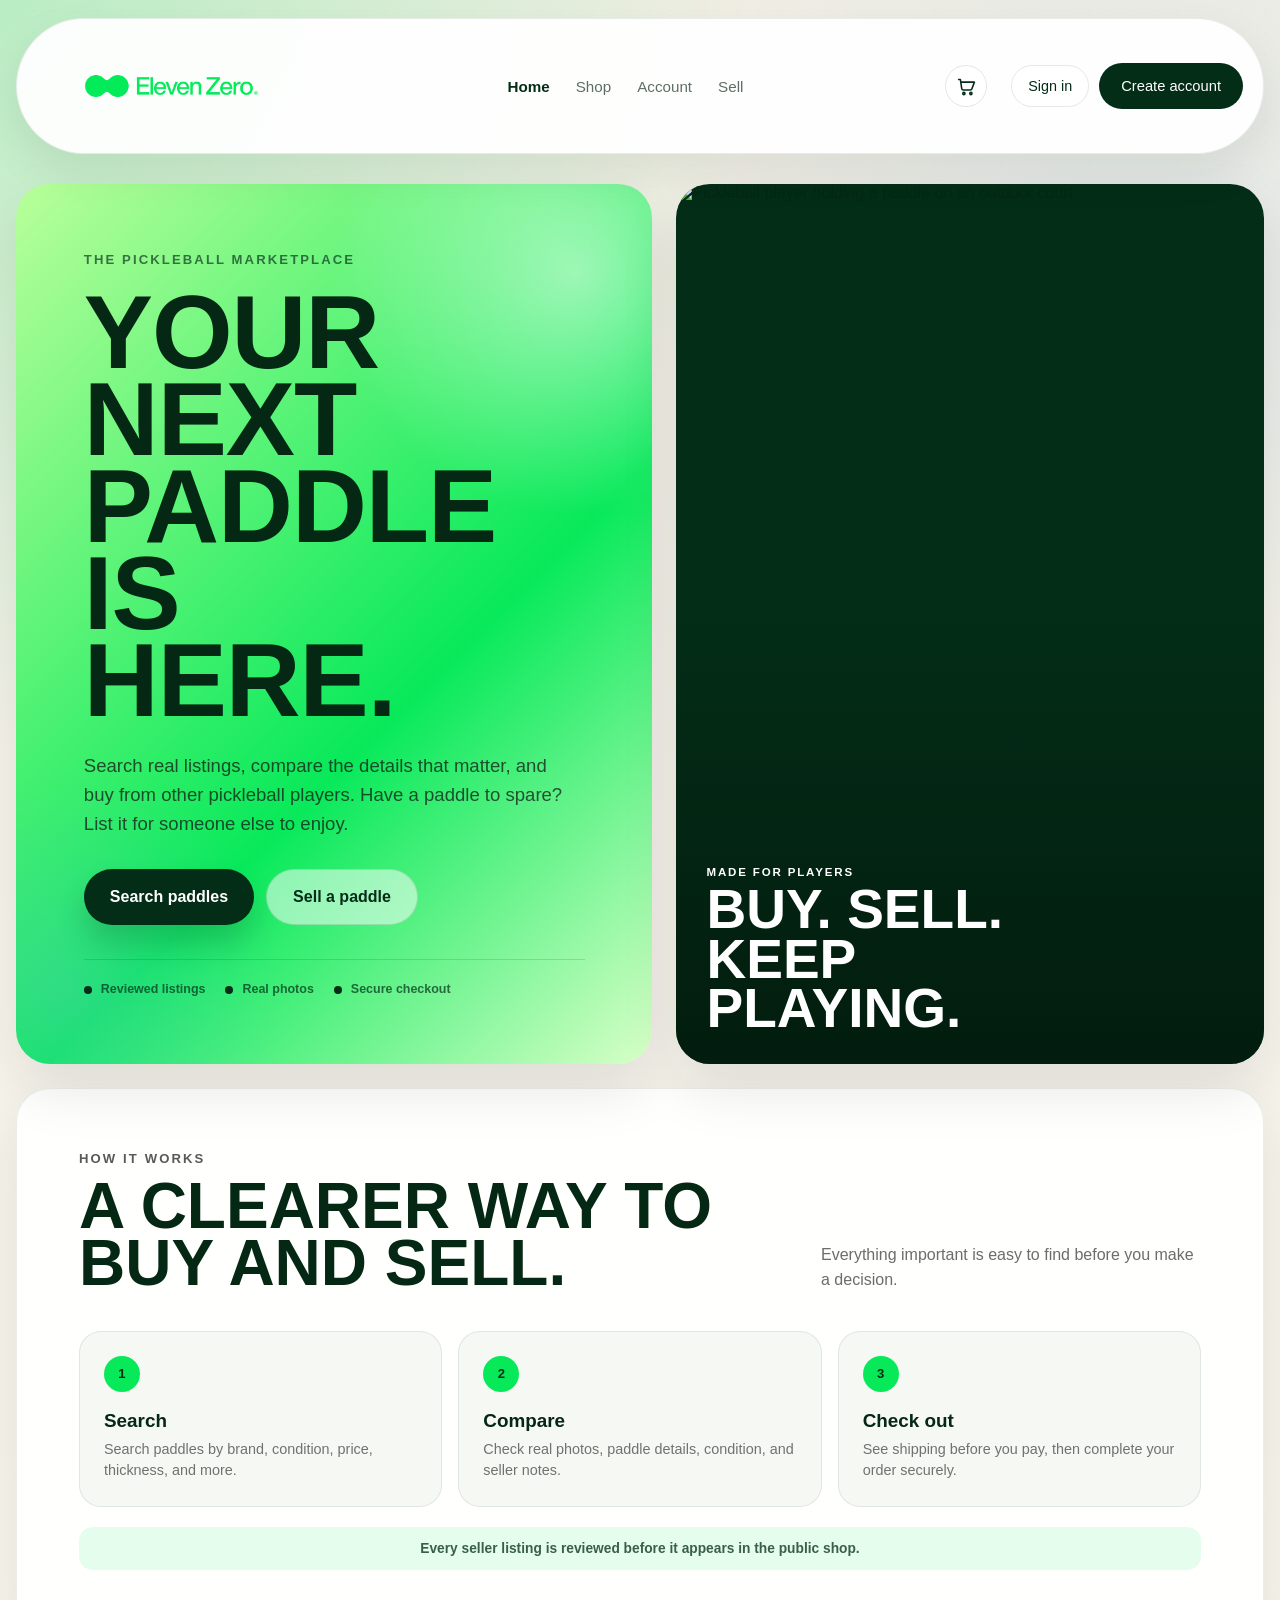
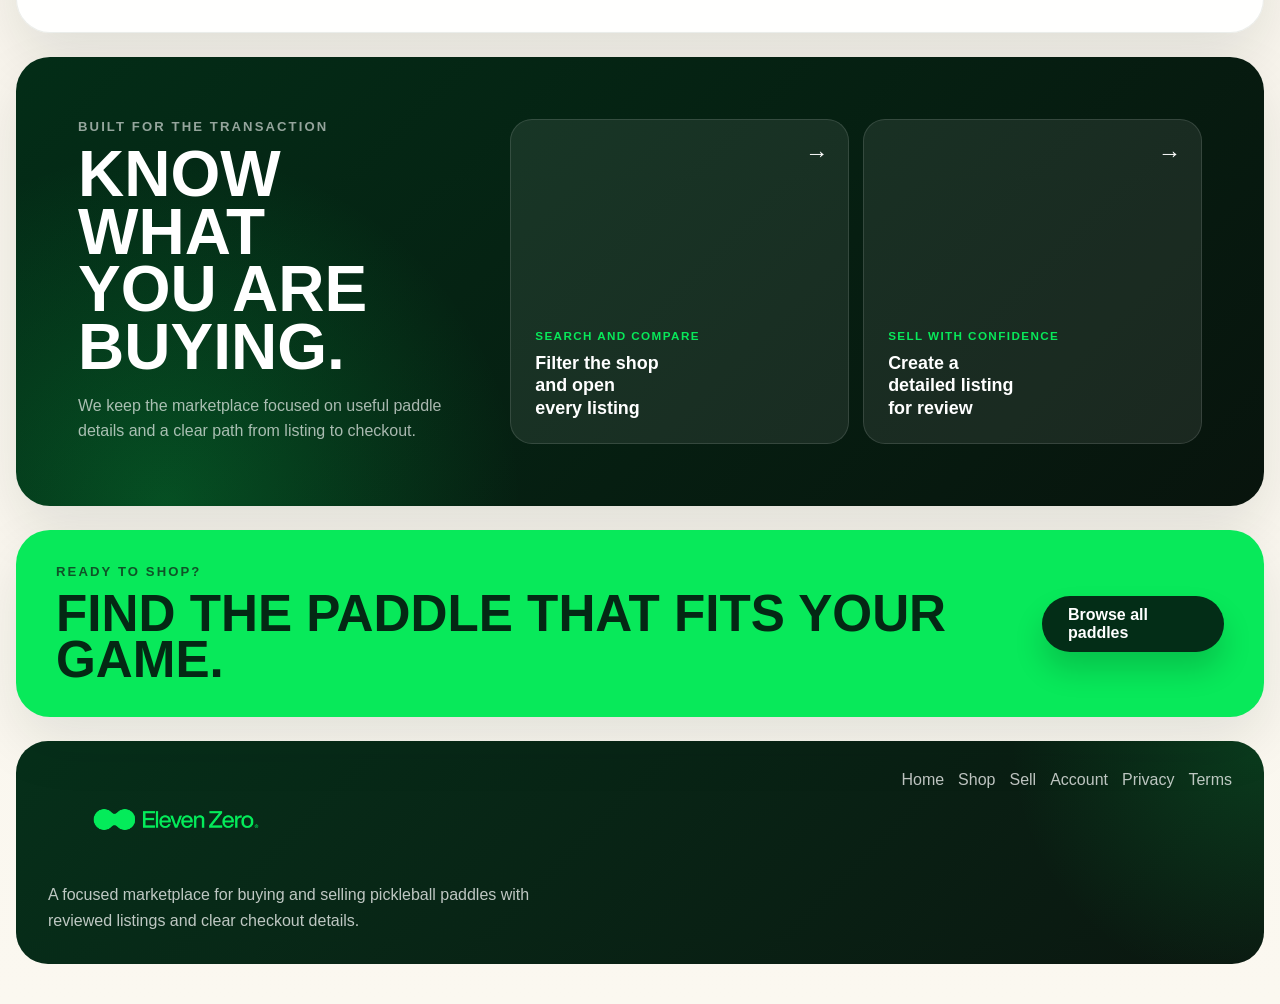
==== commit e1722e3f: "Focus customer experience on marketplace" ====
--- a/eleven-zero-pb-github-upload-20260630/index.html
+++ b/eleven-zero-pb-github-upload-20260630/index.html
@@ -3,10 +3,10 @@
   <head>
     <meta charset="UTF-8" />
     <meta name="viewport" content="width=device-width, initial-scale=1.0" />
-    <title>Eleven Zero PB | Buy, Sell, and Grow Your Game</title>
+    <title>Eleven Zero PB | Pickleball Paddle Marketplace</title>
     <meta
       name="description"
-      content="Buy and sell pickleball paddles with reviewed listings, full detail pages, and clearer shipping on Eleven Zero PB."
+      content="Search, compare, buy, and sell pickleball paddles with reviewed listings, real photos, and shipping shown at checkout on Eleven Zero PB."
     />
     <link rel="stylesheet" href="./styles.css?v=20260722audit2" />
     <link rel="stylesheet" href="./header-tweaks.css?v=20260722audit2" />
@@ -25,8 +25,6 @@
         <nav class="site-nav" aria-label="Primary">
           <a href="./index.html">Home</a>
           <a href="./shop.html">Shop</a>
-          <a href="./courts.html">Courts</a>
-          <a href="./trainers.html">Trainers</a>
           <a href="./account.html">Account</a>
           <a href="./sell.html">Sell</a>
         </nav>
@@ -38,21 +36,22 @@
         <section class="home-simple-hero" aria-labelledby="home-title">
           <div class="home-simple-hero-copy reveal">
             <p class="eyebrow">The pickleball marketplace</p>
-            <h1 id="home-title">Find your next paddle.</h1>
+            <h1 id="home-title">Your next paddle is here.</h1>
             <p class="home-simple-lead">
-              Shop reviewed paddles from players, or turn the paddle you no
-              longer use into your next one.
+              Search real listings, compare the details that matter, and buy
+              from other pickleball players. Have a paddle to spare? List it
+              for someone else to enjoy.
             </p>
 
             <div class="home-simple-actions">
-              <a class="button button-primary" href="./shop.html">Shop paddles</a>
+              <a class="button button-primary" href="./shop.html">Search paddles</a>
               <a class="button button-secondary" href="./sell.html">Sell a paddle</a>
             </div>
 
             <div class="home-simple-confidence" aria-label="Marketplace benefits">
               <span>Reviewed listings</span>
               <span>Real photos</span>
-              <span>Shipping at checkout</span>
+              <span>Secure checkout</span>
             </div>
           </div>
 
@@ -83,18 +82,18 @@
           <div class="home-simple-steps reveal">
             <article>
               <span>1</span>
-              <h3>Browse</h3>
+              <h3>Search</h3>
               <p>Search paddles by brand, condition, price, thickness, and more.</p>
             </article>
             <article>
               <span>2</span>
-              <h3>Review</h3>
-              <p>Open the listing to see its photos, details, and shipping cost.</p>
+              <h3>Compare</h3>
+              <p>Check real photos, paddle details, condition, and seller notes.</p>
             </article>
             <article>
               <span>3</span>
-              <h3>Buy or sell</h3>
-              <p>Check out securely, or submit your own paddle for review.</p>
+              <h3>Check out</h3>
+              <p>See shipping before you pay, then complete your order securely.</p>
             </article>
           </div>
 
@@ -105,20 +104,23 @@
 
         <section class="home-simple-more" aria-labelledby="more-title">
           <div class="home-simple-more-copy reveal">
-            <p class="eyebrow">More ways to play</p>
-            <h2 id="more-title">Your game goes beyond the paddle.</h2>
-            <p>Find a place to play or the right coach when you are ready.</p>
+            <p class="eyebrow">Built for the transaction</p>
+            <h2 id="more-title">Know what you are buying.</h2>
+            <p>
+              We keep the marketplace focused on useful paddle details and a
+              clear path from listing to checkout.
+            </p>
           </div>
 
           <div class="home-simple-more-links reveal">
-            <a href="./courts.html">
-              <span>Find a court</span>
-              <strong>See places to play near you</strong>
+            <a href="./shop.html">
+              <span>Search and compare</span>
+              <strong>Filter the shop and open every listing</strong>
               <b aria-hidden="true">→</b>
             </a>
-            <a href="./trainers.html">
-              <span>Find a trainer</span>
-              <strong>Connect with a pickleball coach</strong>
+            <a href="./sell.html">
+              <span>Sell with confidence</span>
+              <strong>Create a detailed listing for review</strong>
               <b aria-hidden="true">→</b>
             </a>
           </div>
@@ -126,10 +128,10 @@
 
         <section class="home-simple-cta reveal" aria-label="Start with Eleven Zero PB">
           <div>
-            <p class="eyebrow">Ready when you are</p>
-            <h2>Start with the paddle.</h2>
+            <p class="eyebrow">Ready to shop?</p>
+            <h2>Find the paddle that fits your game.</h2>
           </div>
-          <a class="button button-primary" href="./shop.html">Explore the shop</a>
+          <a class="button button-primary" href="./shop.html">Browse all paddles</a>
         </section>
       </main>
 
@@ -141,8 +143,8 @@
             alt="Eleven Zero"
           />
           <p class="footer-copy">
-            A simpler marketplace for buying and selling pickleball paddles,
-            with courts and trainers when you need them.
+            A focused marketplace for buying and selling pickleball paddles
+            with reviewed listings and clear checkout details.
           </p>
         </div>
 
@@ -150,8 +152,6 @@
           <a href="./index.html">Home</a>
           <a href="./shop.html">Shop</a>
           <a href="./sell.html">Sell</a>
-          <a href="./courts.html">Courts</a>
-          <a href="./trainers.html">Trainers</a>
           <a href="./account.html">Account</a>
           <a href="./privacy.html">Privacy</a>
           <a href="./terms.html">Terms</a>
@@ -159,7 +159,7 @@
       </footer>
     </div>
 
-    <script src="./app.js?v=20260722audit1"></script>
-    <script src="./header-tweaks.js?v=20260722audit1"></script>
+    <script src="./app.js?v=20260916marketfocus1"></script>
+    <script src="./header-tweaks.js?v=20260916marketfocus1"></script>
   </body>
 </html>
--- a/eleven-zero-pb-github-upload-20260630/styles.css
+++ b/eleven-zero-pb-github-upload-20260630/styles.css
@@ -956,6 +956,26 @@
   padding: 13px 14px;
 }
 
+.sell-simple-page .seller-form select:disabled {
+  cursor: not-allowed;
+  color: rgba(18, 18, 18, 0.45);
+  background: #eef1ec;
+}
+
+.sell-simple-page .seller-catalog-help {
+  margin: -2px 0 2px;
+  color: rgba(18, 18, 18, 0.58);
+  font-size: 0.78rem;
+  line-height: 1.45;
+}
+
+.sell-simple-page .seller-catalog-help a {
+  color: var(--ink);
+  font-weight: 800;
+  text-decoration: underline;
+  text-underline-offset: 3px;
+}
+
 .sell-simple-page .seller-form input:focus,
 .sell-simple-page .seller-form select:focus,
 .sell-simple-page .seller-form textarea:focus {
@@ -2611,6 +2631,17 @@
   display: grid;
   grid-template-columns: 1fr 1fr;
   gap: 10px;
+}
+
+.shop-price-fields > .listing-search-field {
+  min-width: 0;
+}
+
+.shop-price-fields input {
+  width: 100%;
+  min-width: 0;
+  box-sizing: border-box;
+  padding-inline: 12px;
 }
 
 .shop-style-filter {
@@ -10934,3 +10965,3494 @@
     padding-block: clamp(36px, 5vw, 68px);
   }
 }
+
+/* Owner account manager: a focused blue workspace, separate from customer accounts. */
+body.account-admin-mode {
+  --admin-blue: #246fe5;
+  --admin-blue-deep: #0a397f;
+  --admin-blue-dark: #07285c;
+  --admin-blue-soft: #eaf3ff;
+  --admin-blue-line: rgba(36, 111, 229, 0.18);
+  background:
+    radial-gradient(circle at 8% 2%, rgba(77, 151, 255, 0.2), transparent 27rem),
+    linear-gradient(180deg, #eef6ff 0%, #f8fbff 38%, #ffffff 100%);
+}
+
+.account-admin-mode .site-header {
+  border-color: rgba(36, 111, 229, 0.13);
+  box-shadow: 0 12px 42px rgba(24, 83, 161, 0.08);
+}
+
+.account-admin-mode .brand-tag {
+  background: #dcecff;
+  color: var(--admin-blue-deep);
+}
+
+.account-admin-mode .account-hero {
+  min-height: 0;
+  margin-top: 28px;
+  padding: clamp(34px, 5vw, 58px);
+  border: 1px solid rgba(255, 255, 255, 0.2);
+  border-radius: 36px;
+  background:
+    radial-gradient(circle at 86% 18%, rgba(75, 159, 255, 0.48), transparent 32%),
+    linear-gradient(135deg, #061f4b 0%, #0a397f 56%, #1c65c8 100%);
+  box-shadow: 0 26px 70px rgba(17, 68, 139, 0.2);
+  color: #fff;
+}
+
+.account-admin-mode .account-hero .hero-copy {
+  padding: 0;
+  min-height: 0;
+  border: 0;
+  border-radius: 0;
+  background: transparent;
+  box-shadow: none;
+}
+
+.account-admin-mode .account-hero .eyebrow {
+  color: #9acaff;
+}
+
+.account-admin-mode .account-hero h1 {
+  max-width: 16ch;
+  color: #fff;
+  font-size: clamp(3.1rem, 5.2vw, 5.5rem);
+}
+
+.account-admin-mode .account-hero .hero-text {
+  max-width: 690px;
+  color: rgba(255, 255, 255, 0.78);
+}
+
+.admin-mode-banner {
+  display: inline-flex;
+  align-items: center;
+  gap: 12px;
+  margin-top: 24px;
+  padding: 10px 16px 10px 10px;
+  border: 1px solid rgba(255, 255, 255, 0.22);
+  border-radius: 18px;
+  background: rgba(255, 255, 255, 0.11);
+  backdrop-filter: blur(12px);
+}
+
+.admin-mode-icon {
+  display: grid;
+  width: 42px;
+  height: 42px;
+  place-items: center;
+  border-radius: 13px;
+  background: #fff;
+  color: var(--admin-blue-deep);
+  font-family: var(--display);
+  font-size: 1rem;
+  letter-spacing: -0.03em;
+}
+
+.admin-mode-banner strong,
+.admin-mode-banner span {
+  display: block;
+}
+
+.admin-mode-banner strong {
+  font-size: 0.9rem;
+}
+
+.admin-mode-banner div > span {
+  margin-top: 2px;
+  color: rgba(255, 255, 255, 0.66);
+  font-size: 0.78rem;
+}
+
+.account-admin-mode .admin-manager-actions {
+  margin-top: 24px;
+}
+
+.account-admin-mode .admin-manager-actions .button-primary {
+  background: #fff;
+  color: var(--admin-blue-deep);
+}
+
+.account-admin-mode .admin-manager-actions .button-secondary {
+  border-color: rgba(255, 255, 255, 0.32);
+  background: rgba(255, 255, 255, 0.08);
+  color: #fff;
+}
+
+.account-admin-mode [data-customer-account-section] {
+  display: none !important;
+}
+
+.account-admin-mode .guide-section {
+  padding-top: 22px;
+}
+
+.account-admin-mode .account-dashboard-panel {
+  padding: clamp(16px, 2vw, 24px);
+  border: 1px solid var(--admin-blue-line);
+  background: rgba(255, 255, 255, 0.8);
+  box-shadow: 0 28px 70px rgba(21, 77, 150, 0.12);
+  backdrop-filter: blur(16px);
+}
+
+.account-admin-mode .admin-manager-panel {
+  gap: 18px;
+  margin-top: 0;
+}
+
+.account-admin-mode .admin-manager-panel .dashboard-card {
+  border-color: var(--admin-blue-line);
+  background: rgba(255, 255, 255, 0.94);
+  box-shadow: 0 16px 40px rgba(20, 74, 144, 0.08);
+}
+
+.account-admin-mode .admin-manager-overview {
+  overflow: hidden;
+  background:
+    radial-gradient(circle at 100% 0%, rgba(98, 168, 255, 0.18), transparent 36%),
+    #fff;
+}
+
+.account-admin-mode .admin-manager-panel .eyebrow {
+  color: var(--admin-blue);
+}
+
+.account-admin-mode .admin-manager-panel .dashboard-pill,
+.account-admin-mode .admin-live-badge {
+  background: var(--admin-blue-soft);
+  color: var(--admin-blue-deep);
+}
+
+.account-admin-mode .admin-live-badge span {
+  background: #3b8cff;
+  box-shadow: 0 0 0 4px rgba(59, 140, 255, 0.14);
+}
+
+.account-admin-mode .admin-stats-grid {
+  grid-template-columns: repeat(6, minmax(0, 1fr));
+  gap: 10px;
+}
+
+.account-admin-mode .admin-stat-card {
+  min-height: 120px;
+  padding: 16px;
+  border-color: var(--admin-blue-line);
+  background: #f7faff;
+}
+
+.account-admin-mode .admin-stat-card strong {
+  color: var(--admin-blue-deep);
+}
+
+.account-admin-mode .admin-stat-ready {
+  background: #e9f3ff;
+}
+
+.account-admin-mode .admin-stat-pending {
+  background: #fff8df;
+  border-color: rgba(218, 164, 31, 0.2);
+}
+
+.account-admin-mode [data-admin-status] {
+  min-height: 0;
+  margin-top: 16px;
+  padding: 11px 14px;
+  border: 1px solid var(--admin-blue-line);
+  border-radius: 14px;
+  background: var(--admin-blue-soft);
+  color: var(--admin-blue-deep);
+  font-size: 0.86rem;
+}
+
+.account-admin-mode [data-admin-status].is-success {
+  background: #edf6ff;
+  color: var(--admin-blue-deep);
+}
+
+.account-admin-mode [data-admin-status].is-warning {
+  background: #fff8df;
+  color: #765414;
+}
+
+.account-admin-mode [data-admin-status].is-error {
+  background: #fff0ee;
+  color: #963c2a;
+}
+
+.account-admin-mode .admin-commerce-grid {
+  grid-template-columns: minmax(310px, 0.88fr) minmax(0, 1.45fr);
+  gap: 18px;
+}
+
+.account-admin-mode .admin-notification {
+  border-color: var(--admin-blue-line);
+  background: #f8fbff;
+}
+
+.account-admin-mode .admin-notification-icon {
+  background: #ddecff;
+  color: var(--admin-blue-deep);
+}
+
+.account-admin-mode .admin-notification-purchase .admin-notification-icon {
+  background: var(--admin-blue-deep);
+  color: #fff;
+}
+
+.account-admin-mode .admin-notification > a {
+  color: var(--admin-blue-deep);
+}
+
+.account-admin-mode .admin-notification-actions button,
+.account-admin-mode .admin-notification-state {
+  border-color: var(--admin-blue-line);
+  color: var(--admin-blue-deep);
+}
+
+.account-admin-mode .admin-period-switcher {
+  background: var(--admin-blue-soft);
+}
+
+.account-admin-mode .admin-period-switcher button.is-active {
+  background: var(--admin-blue-deep);
+  color: #fff;
+}
+
+.account-admin-mode .admin-sales-summary div {
+  border-color: var(--admin-blue-line);
+  background: #f3f8ff;
+}
+
+.account-admin-mode .admin-sales-summary strong,
+.account-admin-mode .admin-chart-total strong {
+  color: var(--admin-blue-deep);
+}
+
+.account-admin-mode .admin-chart-fill {
+  background: linear-gradient(180deg, #6aa9ff 0%, #246fe5 100%);
+}
+
+.account-admin-mode .admin-grid {
+  grid-template-columns: minmax(0, 1fr);
+  gap: 12px;
+}
+
+.account-admin-mode .admin-manager-section {
+  padding: 0;
+  overflow: hidden;
+}
+
+.account-admin-mode .admin-manager-section > summary {
+  display: flex;
+  align-items: center;
+  justify-content: space-between;
+  gap: 20px;
+  padding: 22px 24px;
+  list-style: none;
+  cursor: pointer;
+}
+
+.account-admin-mode .admin-manager-section > summary::-webkit-details-marker {
+  display: none;
+}
+
+.account-admin-mode .admin-manager-section > summary::after {
+  content: "+";
+  display: grid;
+  flex: 0 0 auto;
+  width: 32px;
+  height: 32px;
+  place-items: center;
+  border-radius: 10px;
+  background: var(--admin-blue-soft);
+  color: var(--admin-blue-deep);
+  font-size: 1.35rem;
+  font-weight: 700;
+}
+
+.account-admin-mode .admin-manager-section[open] > summary::after {
+  content: "−";
+}
+
+.account-admin-mode .admin-manager-section > summary > div {
+  min-width: 0;
+}
+
+.account-admin-mode .admin-manager-section > summary h3 {
+  margin: 3px 0 0;
+}
+
+.account-admin-mode .admin-manager-section > summary > span {
+  margin-left: auto;
+  color: rgba(10, 57, 127, 0.64);
+  font-size: 0.82rem;
+  font-weight: 800;
+}
+
+.account-admin-mode .admin-manager-section[open] > summary {
+  border-bottom: 1px solid var(--admin-blue-line);
+  background: #f8fbff;
+}
+
+.account-admin-mode .admin-manager-section > .admin-record-list,
+.account-admin-mode .admin-manager-section > .admin-review-columns {
+  margin: 0;
+  padding: 18px 22px 22px;
+}
+
+.account-admin-mode .admin-record {
+  border-color: var(--admin-blue-line);
+  background: #fbfdff;
+}
+
+.account-admin-mode .admin-manager-panel .button-dark {
+  background: var(--admin-blue-deep);
+  color: #fff;
+}
+
+.account-admin-mode .admin-manager-panel .button-secondary {
+  border-color: rgba(36, 111, 229, 0.3);
+  color: var(--admin-blue-deep);
+}
+
+.account-admin-mode a:focus-visible,
+.account-admin-mode button:focus-visible,
+.account-admin-mode summary:focus-visible,
+.account-admin-mode input:focus-visible,
+.account-admin-mode select:focus-visible,
+.account-admin-mode textarea:focus-visible {
+  outline-color: #5ba0ff;
+}
+
+@media (max-width: 1100px) {
+  .account-admin-mode .admin-stats-grid {
+    grid-template-columns: repeat(3, minmax(0, 1fr));
+  }
+}
+
+@media (max-width: 820px) {
+  .account-admin-mode .account-hero {
+    margin-top: 18px;
+    padding: 30px 24px;
+    border-radius: 28px;
+  }
+
+  .account-admin-mode .account-hero h1 {
+    font-size: clamp(3rem, 15vw, 5rem);
+  }
+
+  .account-admin-mode .admin-manager-actions .button {
+    flex: 1 1 130px;
+  }
+
+  .account-admin-mode .account-dashboard-panel {
+    padding: 12px;
+    border-radius: 26px;
+  }
+
+  .account-admin-mode .admin-commerce-grid {
+    grid-template-columns: minmax(0, 1fr);
+  }
+
+  .account-admin-mode .admin-stats-grid {
+    grid-template-columns: repeat(2, minmax(0, 1fr));
+  }
+
+  .account-admin-mode .admin-manager-section > summary {
+    align-items: flex-start;
+    padding: 19px 18px;
+  }
+
+  .account-admin-mode .admin-manager-section > summary > span {
+    display: none;
+  }
+
+  .account-admin-mode .admin-manager-section > .admin-record-list,
+  .account-admin-mode .admin-manager-section > .admin-review-columns {
+    padding: 14px 16px 18px;
+  }
+}
+
+@media (max-width: 520px) {
+  .account-admin-mode .admin-stats-grid {
+    grid-template-columns: repeat(2, minmax(0, 1fr));
+    gap: 8px;
+  }
+
+  .account-admin-mode .admin-stat-card {
+    min-height: 104px;
+    padding: 14px;
+  }
+
+  .account-admin-mode .admin-stat-card strong {
+    font-size: 1.75rem;
+  }
+}
+
+/* Personal profile settings shared by customer and owner accounts. */
+.account-profile-card {
+  display: grid;
+  grid-template-columns: 58px minmax(0, 1fr) auto;
+  align-items: center;
+  gap: 14px;
+  width: min(100%, 590px);
+  margin-top: 24px;
+  padding: 13px 14px;
+  border: 1px solid rgba(3, 45, 23, 0.11);
+  border-radius: 22px;
+  background: rgba(255, 255, 255, 0.72);
+  box-shadow: 0 12px 30px rgba(3, 26, 14, 0.07);
+  backdrop-filter: blur(12px);
+}
+
+.profile-review-banner {
+  display: grid;
+  gap: 4px;
+  width: min(100%, 590px);
+  margin-top: 10px;
+  padding: 12px 15px;
+  border: 1px solid rgba(105, 93, 0, 0.18);
+  border-radius: 16px;
+  background: rgba(247, 241, 80, 0.18);
+  color: #514900;
+  font-size: 0.82rem;
+  line-height: 1.45;
+}
+
+.profile-review-banner[hidden] {
+  display: none;
+}
+
+.profile-review-banner strong,
+.profile-review-banner span {
+  display: block;
+}
+
+.profile-review-banner.is-rejected {
+  border-color: rgba(172, 48, 48, 0.16);
+  background: rgba(172, 48, 48, 0.08);
+  color: #7a2525;
+}
+
+.admin-profile-review-card {
+  display: grid;
+  gap: 15px;
+  padding: 18px;
+}
+
+.admin-profile-review-head {
+  display: grid;
+  grid-template-columns: 64px minmax(0, 1fr);
+  align-items: center;
+  gap: 13px;
+}
+
+.admin-profile-review-head strong,
+.admin-profile-review-head span {
+  display: block;
+}
+
+.admin-profile-review-head > div:last-child > span:not(.admin-record-badge) {
+  margin-top: 4px;
+  color: rgba(18, 18, 18, 0.62);
+  font-size: 0.82rem;
+}
+
+.admin-profile-review-photo {
+  display: grid;
+  overflow: hidden;
+  width: 64px;
+  height: 64px;
+  place-items: center;
+  border-radius: 50%;
+  background: linear-gradient(135deg, var(--forest), #0a6b36);
+  color: var(--lime);
+  font-weight: 900;
+}
+
+.admin-profile-review-photo img {
+  width: 100%;
+  height: 100%;
+  object-fit: cover;
+}
+
+.admin-profile-change-summary {
+  display: grid;
+  grid-template-columns: minmax(120px, 0.7fr) minmax(150px, 1fr);
+  gap: 6px 14px;
+  padding: 13px 14px;
+  border-radius: 15px;
+  background: rgba(3, 45, 23, 0.05);
+}
+
+.admin-profile-change-summary span,
+.admin-profile-note {
+  color: rgba(18, 18, 18, 0.65);
+  font-size: 0.82rem;
+}
+
+.admin-profile-change-summary span:last-child {
+  grid-column: 1 / -1;
+}
+
+.admin-profile-note {
+  margin: 0;
+}
+
+.account-profile-avatar,
+.profile-photo-preview {
+  position: relative;
+  display: grid;
+  overflow: hidden;
+  flex: 0 0 auto;
+  place-items: center;
+  border-radius: 50%;
+  background: linear-gradient(135deg, var(--forest), #0a6b36);
+  color: var(--lime);
+  font-weight: 900;
+  letter-spacing: -0.04em;
+}
+
+.account-profile-avatar {
+  width: 58px;
+  height: 58px;
+  font-size: 1rem;
+}
+
+.account-profile-avatar img,
+.profile-photo-preview img {
+  width: 100%;
+  height: 100%;
+  object-fit: cover;
+}
+
+.account-profile-identity {
+  display: grid;
+  min-width: 0;
+  gap: 3px;
+}
+
+.account-profile-identity strong,
+.account-profile-identity span {
+  overflow: hidden;
+  text-overflow: ellipsis;
+  white-space: nowrap;
+}
+
+.account-profile-identity strong {
+  color: var(--forest);
+  font-size: 1.02rem;
+}
+
+.account-profile-identity span {
+  color: rgba(18, 18, 18, 0.62);
+  font-size: 0.82rem;
+}
+
+.account-settings-button {
+  display: inline-flex;
+  min-height: 42px;
+  align-items: center;
+  justify-content: center;
+  gap: 7px;
+  padding: 0 15px;
+  border: 1px solid rgba(3, 45, 23, 0.14);
+  border-radius: 999px;
+  background: #fff;
+  color: var(--forest);
+  cursor: pointer;
+  font: inherit;
+  font-size: 0.84rem;
+  font-weight: 800;
+}
+
+.account-settings-button:hover {
+  border-color: rgba(3, 45, 23, 0.28);
+  background: rgba(8, 233, 90, 0.1);
+}
+
+.account-admin-mode .account-profile-card {
+  border-color: rgba(255, 255, 255, 0.2);
+  background: rgba(255, 255, 255, 0.1);
+  box-shadow: none;
+}
+
+.account-admin-mode .account-profile-avatar {
+  background: #fff;
+  color: var(--admin-blue-deep);
+}
+
+.account-admin-mode .account-profile-identity strong {
+  color: #fff;
+}
+
+.account-admin-mode .account-profile-identity span {
+  color: rgba(255, 255, 255, 0.68);
+}
+
+.account-admin-mode .account-settings-button {
+  border-color: rgba(255, 255, 255, 0.28);
+  background: rgba(255, 255, 255, 0.12);
+  color: #fff;
+}
+
+.account-admin-mode .account-settings-button:hover {
+  background: rgba(255, 255, 255, 0.2);
+}
+
+.profile-settings-dialog {
+  width: min(92vw, 560px);
+  max-width: none;
+  max-height: min(88vh, 720px);
+  padding: 0;
+  overflow: auto;
+  border: 0;
+  border-radius: 30px;
+  background: #fff;
+  color: var(--ink);
+  box-shadow: 0 34px 90px rgba(3, 26, 14, 0.3);
+}
+
+.profile-settings-dialog::backdrop {
+  background: rgba(2, 20, 10, 0.62);
+  backdrop-filter: blur(7px);
+}
+
+.profile-settings-form {
+  display: grid;
+  gap: 22px;
+  padding: clamp(24px, 5vw, 38px);
+}
+
+.profile-settings-head {
+  display: flex;
+  align-items: flex-start;
+  justify-content: space-between;
+  gap: 20px;
+}
+
+.profile-settings-head h2 {
+  margin: 4px 0 0;
+  font-family: var(--display);
+  font-size: clamp(2.2rem, 6vw, 3.5rem);
+  line-height: 0.94;
+  text-transform: uppercase;
+}
+
+.profile-settings-close {
+  display: grid;
+  width: 42px;
+  height: 42px;
+  flex: 0 0 auto;
+  place-items: center;
+  border: 1px solid rgba(3, 45, 23, 0.11);
+  border-radius: 50%;
+  background: rgba(3, 45, 23, 0.04);
+  color: var(--forest);
+  cursor: pointer;
+  font: inherit;
+  font-size: 1.65rem;
+  line-height: 1;
+}
+
+.profile-photo-editor {
+  display: flex;
+  align-items: center;
+  gap: 18px;
+  padding: 18px;
+  border-radius: 22px;
+  background: rgba(3, 45, 23, 0.045);
+}
+
+.profile-photo-preview {
+  width: 92px;
+  height: 92px;
+  font-size: 1.35rem;
+}
+
+.profile-photo-actions {
+  display: grid;
+  min-width: 0;
+  gap: 5px;
+}
+
+.profile-photo-actions > span {
+  color: rgba(18, 18, 18, 0.58);
+  font-size: 0.8rem;
+}
+
+.profile-photo-actions > div {
+  display: flex;
+  flex-wrap: wrap;
+  gap: 10px;
+  margin-top: 7px;
+}
+
+.profile-photo-upload {
+  position: relative;
+  min-height: 40px;
+  padding-inline: 15px;
+  cursor: pointer;
+}
+
+.profile-image-input {
+  position: absolute;
+  width: 1px;
+  height: 1px;
+  overflow: hidden;
+  clip: rect(0 0 0 0);
+  clip-path: inset(50%);
+  white-space: nowrap;
+}
+
+.profile-photo-remove {
+  border: 0;
+  background: transparent;
+  color: #a33a20;
+  cursor: pointer;
+  font: inherit;
+  font-size: 0.83rem;
+  font-weight: 800;
+}
+
+.profile-settings-field {
+  display: grid;
+  gap: 9px;
+}
+
+.profile-settings-field > span {
+  color: rgba(18, 18, 18, 0.72);
+  font-size: 0.78rem;
+  font-weight: 800;
+  letter-spacing: 0.1em;
+  text-transform: uppercase;
+}
+
+.profile-settings-field input {
+  width: 100%;
+  min-height: 54px;
+  padding: 0 16px;
+  border: 1px solid rgba(3, 45, 23, 0.15);
+  border-radius: 15px;
+  background: #fff;
+  color: var(--ink);
+  font: inherit;
+  font-size: 1rem;
+}
+
+.profile-settings-field input:focus {
+  border-color: var(--lime);
+  outline: 3px solid rgba(8, 233, 90, 0.18);
+}
+
+.profile-settings-email {
+  padding: 15px 16px;
+  border: 1px solid rgba(3, 45, 23, 0.08);
+  border-radius: 16px;
+  background: rgba(3, 45, 23, 0.035);
+}
+
+.profile-settings-email strong {
+  overflow-wrap: anywhere;
+}
+
+.profile-settings-email small {
+  color: rgba(18, 18, 18, 0.55);
+}
+
+.profile-settings-status {
+  min-height: 22px;
+  margin: -4px 0 0;
+  color: rgba(18, 18, 18, 0.68);
+  font-size: 0.86rem;
+}
+
+.profile-settings-status.is-success {
+  color: #08743a;
+}
+
+.profile-settings-status.is-warning {
+  color: #756300;
+}
+
+.profile-settings-status.is-error {
+  color: #a33a20;
+}
+
+.profile-settings-actions {
+  display: flex;
+  justify-content: flex-end;
+  gap: 10px;
+}
+
+@media (max-width: 560px) {
+  .account-profile-card {
+    grid-template-columns: 50px minmax(0, 1fr);
+    border-radius: 19px;
+  }
+
+  .account-profile-avatar {
+    width: 50px;
+    height: 50px;
+  }
+
+  .account-settings-button {
+    grid-column: 1 / -1;
+    width: 100%;
+  }
+
+  .profile-settings-dialog {
+    width: calc(100vw - 24px);
+    max-height: calc(100vh - 24px);
+    border-radius: 24px;
+  }
+
+  .profile-settings-form {
+    gap: 18px;
+    padding: 24px 18px;
+  }
+
+  .profile-photo-editor {
+    align-items: flex-start;
+    padding: 15px;
+  }
+
+  .profile-photo-preview {
+    width: 72px;
+    height: 72px;
+  }
+
+  .profile-settings-actions .button {
+    flex: 1 1 0;
+    padding-inline: 12px;
+  }
+}
+
+/* Delivery-gated order history and buyer protection. */
+.order-history-item {
+  gap: 9px;
+}
+
+.order-history-head {
+  display: flex;
+  align-items: flex-start;
+  justify-content: space-between;
+  gap: 16px;
+}
+
+.order-history-head > div {
+  display: grid;
+  min-width: 0;
+  gap: 4px;
+}
+
+.order-history-head .list-item-status {
+  flex: 0 0 auto;
+  margin: 0;
+}
+
+.list-item-status-attention {
+  color: #862f1d;
+  background: rgba(255, 98, 15, 0.12);
+}
+
+.list-item-status-neutral {
+  color: rgba(3, 45, 23, 0.68);
+  background: rgba(3, 45, 23, 0.07);
+}
+
+.order-state-copy {
+  max-width: 70ch;
+  margin: 0;
+  color: rgba(18, 18, 18, 0.65);
+  font-size: 0.87rem;
+  line-height: 1.5;
+}
+
+.order-issue-disclosure {
+  margin-top: 4px;
+  padding-top: 12px;
+  border-top: 1px solid rgba(3, 45, 23, 0.1);
+}
+
+.order-issue-disclosure > summary {
+  width: max-content;
+  color: #8b2f1f;
+  cursor: pointer;
+  font-size: 0.84rem;
+  font-weight: 800;
+  text-decoration: underline;
+  text-underline-offset: 3px;
+}
+
+.order-issue-form {
+  display: grid;
+  grid-template-columns: minmax(160px, 0.65fr) minmax(240px, 1.35fr) auto;
+  align-items: end;
+  gap: 12px;
+  margin-top: 14px;
+  padding: 16px;
+  border: 1px solid rgba(139, 47, 31, 0.14);
+  border-radius: 18px;
+  background: rgba(255, 98, 15, 0.055);
+}
+
+.order-issue-form label {
+  display: grid;
+  gap: 7px;
+}
+
+.order-issue-form label > span {
+  color: rgba(18, 18, 18, 0.68);
+  font-size: 0.72rem;
+  font-weight: 850;
+  letter-spacing: 0.06em;
+  text-transform: uppercase;
+}
+
+.order-issue-form select,
+.order-issue-form textarea {
+  width: 100%;
+  min-height: 46px;
+  padding: 11px 13px;
+  border: 1px solid rgba(3, 45, 23, 0.14);
+  border-radius: 12px;
+  background: #fff;
+  color: var(--ink);
+  font: inherit;
+}
+
+.order-issue-form textarea {
+  min-height: 72px;
+  resize: vertical;
+}
+
+.order-issue-form .button {
+  min-height: 46px;
+}
+
+.order-issue-status {
+  grid-column: 1 / -1;
+  min-height: 0;
+  margin: 0;
+  font-size: 0.8rem;
+}
+
+.order-issue-open {
+  display: flex;
+  flex-wrap: wrap;
+  gap: 6px 10px;
+  align-items: center;
+  margin-top: 4px;
+  padding: 11px 13px;
+  border: 1px solid rgba(255, 98, 15, 0.18);
+  border-radius: 13px;
+  background: rgba(255, 98, 15, 0.08);
+  color: #7e2c1a;
+  font-size: 0.82rem;
+}
+
+.admin-order-issue {
+  display: grid;
+  gap: 5px;
+  margin-top: 10px;
+  padding: 11px 12px;
+  border: 1px solid rgba(207, 74, 37, 0.16);
+  border-radius: 12px;
+  background: #fff5f2;
+  color: #80311f;
+}
+
+.admin-order-issue p {
+  margin: 0;
+  color: inherit;
+  font-size: 0.8rem;
+  line-height: 1.45;
+}
+
+@media (max-width: 820px) {
+  .order-issue-form {
+    grid-template-columns: 1fr;
+  }
+
+  .order-issue-status {
+    grid-column: auto;
+  }
+}
+
+@media (max-width: 560px) {
+  .order-history-head {
+    display: grid;
+  }
+
+  .order-history-head .list-item-status {
+    width: max-content;
+    max-width: 100%;
+  }
+
+  .order-issue-form {
+    padding: 13px;
+  }
+}
+
+/* Trainer profile photos and directory cards */
+.trainers-page .trainer-photo-field {
+  display: grid;
+  grid-column: 1 / -1;
+  gap: 10px;
+}
+
+.trainers-page .trainer-photo-field-head {
+  display: flex;
+  justify-content: space-between;
+  gap: 12px;
+  align-items: baseline;
+}
+
+.trainers-page .trainer-photo-field-head strong {
+  color: var(--forest);
+  font-size: 0.92rem;
+}
+
+.trainers-page .trainer-photo-field-head span {
+  color: rgba(18, 18, 18, 0.55);
+  font-size: 0.78rem;
+  font-weight: 650;
+}
+
+.trainers-page .trainer-photo-dropzone {
+  display: flex;
+  width: 100%;
+  min-height: 154px;
+  padding: 20px;
+  align-items: center;
+  justify-content: center;
+  gap: 12px;
+  border: 1.5px dashed rgba(3, 45, 23, 0.26);
+  border-radius: 20px;
+  background:
+    radial-gradient(circle at 86% 12%, rgba(8, 233, 90, 0.13), transparent 25%),
+    rgba(255, 255, 255, 0.76);
+  color: var(--forest);
+  font: inherit;
+  text-align: left;
+  cursor: pointer;
+  transition:
+    border-color 160ms ease,
+    background 160ms ease,
+    transform 160ms ease;
+}
+
+.trainers-page .trainer-photo-dropzone[hidden],
+.trainers-page .trainer-photo-preview[hidden] {
+  display: none;
+}
+
+.trainers-page .trainer-photo-dropzone:hover,
+.trainers-page .trainer-photo-dropzone.is-dragging {
+  border-color: var(--acid);
+  background: rgba(8, 233, 90, 0.1);
+}
+
+.trainers-page .trainer-photo-dropzone.is-dragging {
+  transform: scale(0.995);
+}
+
+.trainers-page .trainer-photo-dropzone:focus-visible,
+.trainers-page .trainer-photo-preview-actions button:focus-visible {
+  outline: 3px solid rgba(8, 233, 90, 0.42);
+  outline-offset: 3px;
+}
+
+.trainers-page .trainer-photo-add-icon {
+  display: inline-flex;
+  width: 44px;
+  height: 44px;
+  flex: 0 0 44px;
+  align-items: center;
+  justify-content: center;
+  border-radius: 50%;
+  background: var(--forest);
+  color: #fff;
+  font-size: 1.55rem;
+  line-height: 1;
+}
+
+.trainers-page .trainer-photo-dropzone > span:last-child {
+  display: grid;
+  gap: 3px;
+}
+
+.trainers-page .trainer-photo-dropzone strong {
+  font-size: 0.98rem;
+}
+
+.trainers-page .trainer-photo-dropzone small {
+  color: rgba(18, 18, 18, 0.58);
+  font-size: 0.78rem;
+}
+
+.trainers-page .trainer-photo-native-input {
+  position: absolute;
+  width: 1px;
+  height: 1px;
+  overflow: hidden;
+  clip: rect(0 0 0 0);
+  clip-path: inset(50%);
+  white-space: nowrap;
+}
+
+.trainers-page .trainer-photo-preview {
+  position: relative;
+  overflow: hidden;
+  aspect-ratio: 16 / 10;
+  border: 1px solid rgba(3, 45, 23, 0.12);
+  border-radius: 20px;
+  background: #dfeae2;
+}
+
+.trainers-page .trainer-photo-preview img {
+  display: block;
+  width: 100%;
+  height: 100%;
+  object-fit: cover;
+}
+
+.trainers-page .trainer-photo-preview::after {
+  content: "";
+  position: absolute;
+  inset: 52% 0 0;
+  background: linear-gradient(180deg, transparent, rgba(3, 25, 13, 0.68));
+  pointer-events: none;
+}
+
+.trainers-page .trainer-photo-preview-actions {
+  position: absolute;
+  right: 12px;
+  bottom: 12px;
+  z-index: 1;
+  display: flex;
+  gap: 8px;
+}
+
+.trainers-page .trainer-photo-preview-actions button {
+  min-height: 38px;
+  padding: 0 13px;
+  border: 0;
+  border-radius: 999px;
+  background: rgba(255, 255, 255, 0.94);
+  color: var(--forest);
+  font: inherit;
+  font-size: 0.76rem;
+  font-weight: 800;
+  cursor: pointer;
+}
+
+.trainers-page .trainer-photo-status {
+  min-height: 1.2em;
+  margin: 0;
+  color: rgba(18, 18, 18, 0.56);
+  font-size: 0.76rem;
+  line-height: 1.45;
+}
+
+.trainers-page .trainer-photo-status.is-success {
+  color: #176936;
+}
+
+.trainers-page .trainer-photo-status.is-warning {
+  color: #7d5600;
+}
+
+.trainers-page .trainer-photo-status.is-error {
+  color: #9d2c1c;
+}
+
+.trainers-page .trainer-certification-fieldset {
+  display: grid;
+  grid-column: 1 / -1;
+  gap: 14px;
+  min-width: 0;
+  margin: 4px 0 0;
+  padding: 18px;
+  border: 1px solid rgba(3, 45, 23, 0.1);
+  border-radius: 20px;
+  background: rgba(255, 255, 255, 0.68);
+}
+
+.trainers-page .trainer-certification-fieldset legend {
+  display: flex;
+  padding: 0 7px;
+  align-items: center;
+  gap: 9px;
+  color: var(--forest);
+  font-weight: 850;
+}
+
+.trainers-page .trainer-certification-fieldset legend small {
+  padding: 4px 8px;
+  border-radius: 999px;
+  background: rgba(8, 233, 90, 0.12);
+  color: rgba(3, 45, 23, 0.72);
+  font-size: 0.65rem;
+  letter-spacing: 0.06em;
+  text-transform: uppercase;
+}
+
+.trainers-page .trainer-certification-grid {
+  display: grid;
+  grid-template-columns: repeat(2, minmax(0, 1fr));
+  gap: 13px;
+}
+
+.trainers-page .trainer-certification-grid [hidden] {
+  display: none;
+}
+
+.trainers-page .trainer-certification-grid label:first-child,
+.trainers-page .trainer-certification-grid label[data-certification-org-other-field] {
+  grid-column: 1 / -1;
+}
+
+.trainers-page .trainer-field-optional {
+  color: rgba(18, 18, 18, 0.48);
+  font-size: 0.68rem;
+  font-weight: 650;
+}
+
+.trainers-page .trainer-certification-fieldset > p {
+  margin: 0;
+  color: rgba(18, 18, 18, 0.52);
+  font-size: 0.73rem;
+  line-height: 1.45;
+}
+
+.trainers-page .trainer-profile-card {
+  display: flex;
+  min-width: 0;
+  overflow: hidden;
+  flex-direction: column;
+  border: 1px solid rgba(3, 45, 23, 0.1);
+  border-radius: 28px;
+  background: #fff;
+  box-shadow: 0 16px 38px rgba(3, 26, 14, 0.08);
+  transition:
+    transform 180ms ease,
+    box-shadow 180ms ease;
+}
+
+.trainers-page .trainer-profile-media {
+  position: relative;
+  display: grid;
+  overflow: hidden;
+  aspect-ratio: 16 / 10;
+  place-items: center;
+  isolation: isolate;
+  background:
+    radial-gradient(circle at 70% 18%, rgba(8, 233, 90, 0.48), transparent 28%),
+    linear-gradient(145deg, #0b4527, #70d996);
+}
+
+.trainers-page .trainer-profile-media::after {
+  content: "";
+  position: absolute;
+  inset: 0;
+  z-index: 1;
+  background: linear-gradient(180deg, rgba(3, 25, 13, 0.05) 36%, rgba(3, 25, 13, 0.62) 100%);
+  pointer-events: none;
+}
+
+.trainers-page .trainer-profile-photo {
+  position: absolute;
+  inset: 0;
+  z-index: 1;
+  width: 100%;
+  height: 100%;
+  object-fit: cover;
+  object-position: center 30%;
+  transition: transform 240ms ease;
+}
+
+.trainers-page .trainer-profile-photo-fallback {
+  color: #fff;
+  font-family: var(--display);
+  font-size: clamp(3.6rem, 8vw, 5.5rem);
+  line-height: 1;
+}
+
+.trainers-page .trainer-profile-media-badges {
+  position: absolute;
+  inset: 16px;
+  z-index: 2;
+  display: flex;
+  justify-content: space-between;
+  gap: 10px;
+  align-items: flex-start;
+}
+
+.trainers-page .trainer-profile-rate,
+.trainers-page .trainer-profile-verified {
+  display: inline-flex;
+  min-height: 36px;
+  padding: 0 12px;
+  align-items: center;
+  border-radius: 999px;
+  background: rgba(255, 255, 255, 0.94);
+  box-shadow: 0 6px 18px rgba(0, 0, 0, 0.1);
+  color: var(--forest);
+  font-size: 0.78rem;
+  font-weight: 850;
+}
+
+.trainers-page .trainer-profile-body {
+  display: flex;
+  flex: 1;
+  padding: 22px;
+  flex-direction: column;
+}
+
+.trainers-page .trainer-profile-heading {
+  display: grid;
+  grid-template-columns: minmax(0, 1fr) auto;
+  gap: 14px;
+  align-items: start;
+}
+
+.trainers-page .trainer-profile-heading h3 {
+  margin: 0;
+  color: var(--forest);
+  font-family: var(--display);
+  font-size: 2rem;
+  line-height: 0.95;
+  text-transform: uppercase;
+}
+
+.trainers-page .trainer-profile-heading p {
+  margin: 7px 0 0;
+  color: rgba(18, 18, 18, 0.62);
+  font-size: 0.9rem;
+}
+
+.trainers-page .trainer-profile-heading .trainer-rating-pill {
+  min-height: 36px;
+  padding: 0 11px;
+  font-size: 0.78rem;
+}
+
+.trainers-page .trainer-profile-facts {
+  display: flex;
+  flex-wrap: wrap;
+  gap: 8px;
+  margin-top: 17px;
+}
+
+.trainers-page .trainer-profile-facts span {
+  padding: 7px 10px;
+  border-radius: 999px;
+  background: rgba(3, 45, 23, 0.06);
+  color: rgba(3, 45, 23, 0.78);
+  font-size: 0.72rem;
+  font-weight: 750;
+}
+
+.trainers-page .trainer-profile-certification {
+  display: grid;
+  gap: 3px;
+  margin-top: 16px;
+  padding: 13px 14px;
+  border: 1px solid rgba(3, 45, 23, 0.09);
+  border-radius: 16px;
+  background:
+    linear-gradient(135deg, rgba(8, 233, 90, 0.09), rgba(121, 184, 232, 0.08));
+}
+
+.trainers-page .trainer-profile-certification p {
+  margin: 0;
+  color: rgba(18, 18, 18, 0.48);
+  font-size: 0.66rem;
+  font-weight: 850;
+  letter-spacing: 0.08em;
+  text-transform: uppercase;
+}
+
+.trainers-page .trainer-profile-certification strong {
+  color: var(--forest);
+  font-size: 0.9rem;
+  line-height: 1.35;
+}
+
+.trainers-page .trainer-profile-certification span {
+  color: rgba(18, 18, 18, 0.62);
+  font-size: 0.78rem;
+  line-height: 1.35;
+}
+
+.trainers-page .trainer-profile-certification a {
+  width: fit-content;
+  margin-top: 3px;
+  color: var(--forest);
+  font-size: 0.75rem;
+  font-weight: 800;
+  text-underline-offset: 3px;
+}
+
+.trainers-page .trainer-profile-bio {
+  margin: 18px 0 0;
+  color: rgba(18, 18, 18, 0.72);
+  line-height: 1.58;
+}
+
+.trainers-page .trainer-profile-details {
+  display: grid;
+  gap: 11px;
+  margin: 18px 0 0;
+  padding: 16px 0 0;
+  border-top: 1px solid rgba(3, 45, 23, 0.09);
+}
+
+.trainers-page .trainer-profile-details div {
+  display: grid;
+  gap: 3px;
+}
+
+.trainers-page .trainer-profile-details dt {
+  color: rgba(18, 18, 18, 0.5);
+  font-size: 0.68rem;
+  font-weight: 850;
+  letter-spacing: 0.08em;
+  text-transform: uppercase;
+}
+
+.trainers-page .trainer-profile-details dd {
+  margin: 0;
+  color: var(--forest);
+  font-size: 0.86rem;
+  font-weight: 700;
+  line-height: 1.4;
+}
+
+.trainers-page .trainer-profile-contact {
+  width: 100%;
+  min-height: 46px;
+  margin-top: 20px;
+}
+
+.admin-trainer-photo-preview {
+  display: grid;
+  grid-template-columns: minmax(0, 260px) minmax(0, 1fr);
+  gap: 16px;
+  margin-bottom: 18px;
+  padding: 14px;
+  align-items: center;
+  border: 1px solid rgba(3, 45, 23, 0.1);
+  border-radius: 18px;
+  background: rgba(3, 45, 23, 0.035);
+}
+
+.admin-trainer-photo-preview img {
+  display: block;
+  width: 100%;
+  aspect-ratio: 16 / 10;
+  object-fit: cover;
+  border-radius: 13px;
+}
+
+.admin-trainer-photo-preview span {
+  color: rgba(18, 18, 18, 0.62);
+  font-size: 0.82rem;
+  font-weight: 750;
+}
+
+.admin-certification-editor {
+  display: grid;
+  gap: 13px;
+  min-width: 0;
+  margin: 0 0 18px;
+  padding: 16px;
+  border: 1px solid rgba(3, 45, 23, 0.1);
+  border-radius: 18px;
+  background: rgba(3, 45, 23, 0.035);
+}
+
+.admin-certification-editor legend {
+  padding: 0 7px;
+  color: var(--forest);
+  font-size: 0.85rem;
+  font-weight: 850;
+}
+
+.admin-certification-editor > p {
+  margin: 0;
+  color: rgba(18, 18, 18, 0.55);
+  font-size: 0.76rem;
+}
+
+@media (hover: hover) and (pointer: fine) {
+  .trainers-page .trainer-profile-card:hover {
+    transform: translateY(-3px);
+    box-shadow: 0 22px 46px rgba(3, 26, 14, 0.12);
+  }
+
+  .trainers-page .trainer-profile-card:hover .trainer-profile-photo {
+    transform: scale(1.025);
+  }
+}
+
+@media (prefers-reduced-motion: reduce) {
+  .trainers-page .trainer-photo-dropzone,
+  .trainers-page .trainer-profile-card,
+  .trainers-page .trainer-profile-photo {
+    transition: none;
+  }
+}
+
+@media (max-width: 760px) {
+  .trainers-page .trainer-photo-dropzone {
+    min-height: 132px;
+  }
+
+  .trainers-page .trainer-photo-preview,
+  .trainers-page .trainer-profile-media {
+    aspect-ratio: 3 / 2;
+  }
+
+  .trainers-page .trainer-certification-grid {
+    grid-template-columns: 1fr;
+  }
+
+  .trainers-page .trainer-certification-grid label,
+  .trainers-page .trainer-certification-grid label:first-child,
+  .trainers-page .trainer-certification-grid label[data-certification-org-other-field] {
+    grid-column: auto;
+  }
+
+  .trainers-page .trainer-profile-card {
+    border-radius: 23px;
+  }
+
+  .trainers-page .trainer-profile-body {
+    padding: 18px;
+  }
+
+  .trainers-page .trainer-profile-heading {
+    grid-template-columns: 1fr;
+  }
+
+  .trainers-page .trainer-profile-heading .trainer-rating-pill {
+    width: fit-content;
+  }
+
+  .trainers-page .trainer-profile-contact {
+    min-height: 48px;
+  }
+
+  .admin-trainer-photo-preview {
+    grid-template-columns: 1fr;
+  }
+}
+
+@media (max-width: 420px) {
+  .trainers-page .trainer-photo-field-head {
+    display: grid;
+    gap: 2px;
+  }
+
+  .trainers-page .trainer-profile-media-badges {
+    inset: 12px;
+  }
+
+  .trainers-page .trainer-profile-body {
+    padding: 16px;
+  }
+
+  .trainers-page .trainer-profile-heading h3 {
+    font-size: 1.82rem;
+  }
+}
+
+/* Trainer directory links and full trainer profiles */
+.trainers-page .trainer-profile-card-link {
+  display: flex;
+  min-width: 0;
+  border-radius: 28px;
+  color: inherit;
+  text-decoration: none;
+}
+
+.trainers-page .trainer-profile-card-link .trainer-profile-card {
+  width: 100%;
+}
+
+.trainers-page .trainer-profile-card-link:focus-visible {
+  outline: 4px solid rgba(8, 233, 90, 0.56);
+  outline-offset: 4px;
+}
+
+.trainers-page .trainer-profile-contact {
+  display: inline-flex;
+  align-items: center;
+  justify-content: center;
+  gap: 9px;
+}
+
+.trainer-profile-page {
+  background:
+    radial-gradient(circle at 2% 2%, rgba(8, 233, 90, 0.18), transparent 24%),
+    radial-gradient(circle at 96% 14%, rgba(121, 184, 232, 0.13), transparent 21%),
+    linear-gradient(180deg, #eff6eb 0%, #f8f4ec 32%, #fbf8f1 100%);
+}
+
+.trainer-detail-main {
+  display: grid;
+  gap: 18px;
+  margin-top: 28px;
+}
+
+.trainer-detail-back {
+  padding: 3px 8px;
+}
+
+.trainer-detail-back .text-link {
+  color: var(--forest);
+  font-weight: 800;
+}
+
+.trainer-detail-status {
+  padding: 14px 18px;
+  border: 1px solid rgba(3, 45, 23, 0.1);
+  border-radius: 16px;
+  background: rgba(255, 255, 255, 0.82);
+  color: rgba(18, 18, 18, 0.66);
+}
+
+.trainer-detail-status[hidden] {
+  display: none;
+}
+
+.trainer-detail-status.is-error {
+  border-color: rgba(157, 44, 28, 0.18);
+  background: #fff3ef;
+  color: #8a2b1c;
+}
+
+.trainer-detail-shell {
+  display: grid;
+  gap: 18px;
+}
+
+.trainer-detail-loading,
+.trainer-detail-error {
+  overflow: hidden;
+  min-height: 560px;
+  border: 1px solid rgba(3, 45, 23, 0.09);
+  border-radius: 36px;
+  background: rgba(255, 255, 255, 0.88);
+  box-shadow: 0 24px 60px rgba(3, 26, 14, 0.09);
+}
+
+.trainer-detail-loading {
+  display: grid;
+  grid-template-columns: minmax(0, 1.2fr) minmax(320px, 0.8fr);
+}
+
+.trainer-detail-loading-image {
+  background:
+    linear-gradient(100deg, transparent 28%, rgba(255, 255, 255, 0.2) 42%, transparent 56%)
+      0 0 / 220% 100%,
+    linear-gradient(145deg, #0a4426, #75d99a);
+  animation: trainer-detail-shimmer 1.4s linear infinite;
+}
+
+.trainer-detail-loading > div {
+  display: flex;
+  padding: 48px;
+  flex-direction: column;
+  justify-content: center;
+}
+
+.trainer-detail-loading h1,
+.trainer-detail-error h1 {
+  margin: 14px 0 0;
+  color: var(--forest);
+  font-family: var(--display);
+  font-size: clamp(3.4rem, 6vw, 6.2rem);
+  line-height: 0.88;
+  text-transform: uppercase;
+}
+
+.trainer-detail-loading p:last-child,
+.trainer-detail-error > p:not(.eyebrow) {
+  max-width: 34rem;
+  margin: 20px 0 0;
+  color: rgba(18, 18, 18, 0.65);
+  line-height: 1.65;
+}
+
+.trainer-detail-error {
+  display: flex;
+  padding: clamp(32px, 6vw, 72px);
+  align-items: flex-start;
+  justify-content: center;
+  flex-direction: column;
+}
+
+.trainer-detail-error .button {
+  margin-top: 26px;
+}
+
+.trainer-detail-hero {
+  display: grid;
+  grid-template-columns: minmax(0, 1.18fr) minmax(380px, 0.82fr);
+  overflow: hidden;
+  min-height: 620px;
+  border: 1px solid rgba(3, 45, 23, 0.09);
+  border-radius: 38px;
+  background: rgba(255, 255, 255, 0.94);
+  box-shadow: 0 28px 68px rgba(3, 26, 14, 0.12);
+}
+
+.trainer-detail-media {
+  position: relative;
+  display: grid;
+  min-height: 620px;
+  overflow: hidden;
+  place-items: center;
+  isolation: isolate;
+  background:
+    radial-gradient(circle at 78% 14%, rgba(8, 233, 90, 0.48), transparent 28%),
+    linear-gradient(145deg, #073b21, #61ce89);
+}
+
+.trainer-detail-media > img {
+  position: absolute;
+  inset: 0;
+  width: 100%;
+  height: 100%;
+  object-fit: cover;
+  object-position: center 32%;
+}
+
+.trainer-detail-photo-fallback {
+  color: #fff;
+  font-family: var(--display);
+  font-size: clamp(6rem, 14vw, 11rem);
+  line-height: 1;
+}
+
+.trainer-detail-photo-shade {
+  position: absolute;
+  inset: 0;
+  z-index: 1;
+  background:
+    linear-gradient(180deg, rgba(3, 25, 13, 0.08) 40%, rgba(3, 25, 13, 0.72) 100%);
+  pointer-events: none;
+}
+
+.trainer-detail-photo-badges {
+  position: absolute;
+  right: 24px;
+  bottom: 24px;
+  left: 24px;
+  z-index: 2;
+  display: flex;
+  align-items: center;
+  justify-content: space-between;
+  gap: 12px;
+}
+
+.trainer-detail-photo-badges span,
+.trainer-detail-photo-badges strong {
+  display: inline-flex;
+  min-height: 42px;
+  padding: 0 15px;
+  align-items: center;
+  border: 1px solid rgba(255, 255, 255, 0.18);
+  border-radius: 999px;
+  backdrop-filter: blur(10px);
+  font-size: 0.8rem;
+  font-weight: 850;
+}
+
+.trainer-detail-photo-badges span {
+  background: rgba(8, 233, 90, 0.9);
+  color: var(--forest);
+}
+
+.trainer-detail-photo-badges strong {
+  background: rgba(255, 255, 255, 0.92);
+  color: var(--forest);
+}
+
+.trainer-detail-summary {
+  display: flex;
+  padding: clamp(34px, 4.4vw, 58px);
+  flex-direction: column;
+  justify-content: center;
+}
+
+.trainer-detail-summary h1 {
+  max-width: 9ch;
+  margin: 16px 0 0;
+  color: var(--forest);
+  font-family: var(--display);
+  font-size: clamp(4.2rem, 7vw, 7.1rem);
+  letter-spacing: -0.035em;
+  line-height: 0.84;
+  text-transform: uppercase;
+  overflow-wrap: anywhere;
+}
+
+.trainer-detail-location {
+  margin: 18px 0 0;
+  color: rgba(18, 18, 18, 0.62);
+  font-size: 1.06rem;
+  font-weight: 750;
+}
+
+.trainer-detail-rating {
+  display: inline-flex;
+  width: fit-content;
+  min-height: 42px;
+  margin-top: 22px;
+  padding: 0 14px;
+  align-items: center;
+  gap: 8px;
+  border: 1px solid rgba(3, 45, 23, 0.09);
+  border-radius: 999px;
+  background: rgba(3, 45, 23, 0.045);
+  color: var(--forest);
+}
+
+.trainer-detail-rating > span {
+  color: #e8ad16;
+}
+
+.trainer-detail-rating small,
+.trainer-detail-rating-new span {
+  color: rgba(18, 18, 18, 0.58);
+  font-size: 0.78rem;
+}
+
+.trainer-detail-rating-new {
+  background: rgba(121, 184, 232, 0.13);
+}
+
+.trainer-detail-quick-facts {
+  display: grid;
+  gap: 0;
+  margin-top: 24px;
+  border-block: 1px solid rgba(3, 45, 23, 0.09);
+}
+
+.trainer-detail-quick-facts > div {
+  display: grid;
+  gap: 4px;
+  padding: 15px 0;
+}
+
+.trainer-detail-quick-facts > div + div {
+  border-top: 1px solid rgba(3, 45, 23, 0.08);
+}
+
+.trainer-detail-quick-facts span,
+.trainer-detail-experience span {
+  color: rgba(18, 18, 18, 0.5);
+  font-size: 0.69rem;
+  font-weight: 850;
+  letter-spacing: 0.08em;
+  text-transform: uppercase;
+}
+
+.trainer-detail-quick-facts strong {
+  color: var(--forest);
+  font-size: 0.93rem;
+  line-height: 1.4;
+}
+
+.trainer-detail-actions {
+  display: flex;
+  flex-wrap: wrap;
+  gap: 10px;
+  margin-top: 28px;
+}
+
+.trainer-detail-actions .button {
+  min-height: 52px;
+  padding-inline: 21px;
+}
+
+.trainer-detail-content-grid {
+  display: grid;
+  grid-template-columns: minmax(0, 1.25fr) minmax(340px, 0.75fr);
+  gap: 18px;
+}
+
+.trainer-detail-panel,
+.trainer-detail-reviews {
+  border: 1px solid rgba(3, 45, 23, 0.09);
+  border-radius: 30px;
+  background: rgba(255, 255, 255, 0.9);
+  box-shadow: 0 18px 48px rgba(3, 26, 14, 0.07);
+}
+
+.trainer-detail-panel {
+  padding: clamp(26px, 4vw, 42px);
+}
+
+.trainer-detail-panel h2,
+.trainer-detail-reviews-head h2 {
+  margin: 12px 0 0;
+  color: var(--forest);
+  font-family: var(--display);
+  font-size: clamp(2.8rem, 4.6vw, 4.8rem);
+  line-height: 0.9;
+  text-transform: uppercase;
+}
+
+.trainer-detail-panel > p:not(.eyebrow) {
+  max-width: 52rem;
+  margin: 20px 0 0;
+  color: rgba(18, 18, 18, 0.67);
+  font-size: 1rem;
+  line-height: 1.72;
+}
+
+.trainer-detail-experience {
+  display: grid;
+  gap: 7px;
+  margin-top: 30px;
+  padding: 20px;
+  border-radius: 20px;
+  background:
+    linear-gradient(135deg, rgba(8, 233, 90, 0.11), rgba(121, 184, 232, 0.09));
+}
+
+.trainer-detail-experience strong {
+  color: var(--forest);
+  line-height: 1.5;
+}
+
+.trainer-detail-side-stack {
+  display: grid;
+  gap: 18px;
+}
+
+.trainer-detail-availability {
+  background:
+    radial-gradient(circle at 92% 8%, rgba(8, 233, 90, 0.16), transparent 28%),
+    rgba(255, 255, 255, 0.9);
+}
+
+.trainer-detail-availability .text-link {
+  display: inline-block;
+  margin-top: 20px;
+  color: var(--forest);
+  font-weight: 850;
+}
+
+.trainer-detail-certification {
+  display: grid;
+  grid-template-columns: 50px minmax(0, 1fr);
+  gap: 16px;
+  align-items: start;
+  background:
+    radial-gradient(circle at 100% 0%, rgba(121, 184, 232, 0.18), transparent 30%),
+    #f5fbf2;
+}
+
+.trainer-detail-cert-icon {
+  display: grid;
+  width: 50px;
+  height: 50px;
+  place-items: center;
+  border-radius: 50%;
+  background: var(--acid);
+  color: var(--forest);
+  font-size: 1.2rem;
+  font-weight: 950;
+}
+
+.trainer-detail-certification h2 {
+  font-size: clamp(2rem, 3vw, 3rem);
+}
+
+.trainer-detail-certification .text-link {
+  display: inline-block;
+  margin-top: 14px;
+  color: var(--forest);
+  font-size: 0.84rem;
+  font-weight: 850;
+}
+
+.trainer-detail-reviews {
+  padding: clamp(26px, 4vw, 42px);
+}
+
+.trainer-detail-reviews-head {
+  display: flex;
+  align-items: end;
+  justify-content: space-between;
+  gap: 24px;
+}
+
+.trainer-detail-reviews-head .button {
+  flex: 0 0 auto;
+}
+
+.trainer-detail-review-grid {
+  display: grid;
+  grid-template-columns: repeat(2, minmax(0, 1fr));
+  gap: 14px;
+  margin-top: 28px;
+}
+
+.trainer-detail-review {
+  display: grid;
+  gap: 16px;
+  min-width: 0;
+  padding: 22px;
+  border: 1px solid rgba(3, 45, 23, 0.09);
+  border-radius: 22px;
+  background: rgba(247, 250, 247, 0.86);
+}
+
+.trainer-detail-review-head {
+  display: flex;
+  justify-content: space-between;
+  gap: 16px;
+}
+
+.trainer-detail-review-head > div {
+  display: grid;
+  gap: 4px;
+}
+
+.trainer-detail-review-head strong {
+  color: var(--forest);
+}
+
+.trainer-detail-review-head span {
+  color: rgba(18, 18, 18, 0.52);
+  font-size: 0.76rem;
+}
+
+.trainer-detail-review-stars > span {
+  color: #e8ad16;
+  letter-spacing: 0.05em;
+}
+
+.trainer-detail-review > p {
+  margin: 0;
+  color: rgba(18, 18, 18, 0.68);
+  line-height: 1.62;
+}
+
+.trainer-detail-empty-reviews {
+  grid-column: 1 / -1;
+  padding: 28px;
+  border: 1px dashed rgba(3, 45, 23, 0.18);
+  border-radius: 22px;
+  background: rgba(3, 45, 23, 0.035);
+}
+
+.trainer-detail-empty-reviews h3 {
+  margin: 9px 0 0;
+  color: var(--forest);
+  font-size: 1.15rem;
+}
+
+.trainer-detail-empty-reviews > p:last-child {
+  margin: 8px 0 0;
+  color: rgba(18, 18, 18, 0.62);
+}
+
+@keyframes trainer-detail-shimmer {
+  to {
+    background-position: -220% 0, 0 0;
+  }
+}
+
+@media (hover: hover) and (pointer: fine) {
+  .trainers-page .trainer-profile-card-link:hover .trainer-profile-card {
+    transform: translateY(-3px);
+    box-shadow: 0 22px 46px rgba(3, 26, 14, 0.12);
+  }
+
+  .trainers-page .trainer-profile-card-link:hover .trainer-profile-photo {
+    transform: scale(1.025);
+  }
+}
+
+@media (max-width: 980px) {
+  .trainer-detail-hero,
+  .trainer-detail-loading {
+    grid-template-columns: 1fr;
+  }
+
+  .trainer-detail-hero {
+    min-height: 0;
+  }
+
+  .trainer-detail-media {
+    min-height: 0;
+    aspect-ratio: 16 / 10;
+  }
+
+  .trainer-detail-summary h1 {
+    max-width: 11ch;
+  }
+
+  .trainer-detail-content-grid {
+    grid-template-columns: 1fr;
+  }
+}
+
+@media (max-width: 680px) {
+  .trainer-detail-main {
+    gap: 12px;
+    margin-top: 14px;
+  }
+
+  .trainer-detail-hero,
+  .trainer-detail-loading,
+  .trainer-detail-error {
+    border-radius: 26px;
+  }
+
+  .trainer-detail-loading {
+    min-height: 520px;
+  }
+
+  .trainer-detail-loading-image {
+    min-height: 260px;
+  }
+
+  .trainer-detail-loading > div {
+    padding: 28px 22px;
+  }
+
+  .trainer-detail-summary {
+    padding: 28px 22px;
+  }
+
+  .trainer-detail-summary h1 {
+    font-size: clamp(3.6rem, 19vw, 5.5rem);
+  }
+
+  .trainer-detail-photo-badges {
+    right: 14px;
+    bottom: 14px;
+    left: 14px;
+  }
+
+  .trainer-detail-photo-badges span,
+  .trainer-detail-photo-badges strong {
+    min-height: 36px;
+    padding-inline: 11px;
+    font-size: 0.72rem;
+  }
+
+  .trainer-detail-actions,
+  .trainer-detail-actions .button {
+    width: 100%;
+  }
+
+  .trainer-detail-panel,
+  .trainer-detail-reviews {
+    padding: 24px 20px;
+    border-radius: 24px;
+  }
+
+  .trainer-detail-certification {
+    grid-template-columns: 42px minmax(0, 1fr);
+  }
+
+  .trainer-detail-cert-icon {
+    width: 42px;
+    height: 42px;
+  }
+
+  .trainer-detail-reviews-head {
+    display: grid;
+    align-items: start;
+  }
+
+  .trainer-detail-reviews-head .button {
+    width: 100%;
+  }
+
+  .trainer-detail-review-grid {
+    grid-template-columns: 1fr;
+  }
+}
+
+@media (prefers-reduced-motion: reduce) {
+  .trainer-detail-loading-image {
+    animation: none;
+  }
+}
+
+/* Account Training Hub · private trainer/client workspace */
+.training-hub-shell,
+.training-gallery-shell {
+  display: grid;
+  gap: 24px;
+  overflow: hidden;
+}
+
+.training-hub-shell[hidden],
+.training-gallery-shell[hidden],
+.training-hub-requests[hidden],
+.training-hub-workspace[hidden],
+.training-upcoming[hidden],
+[data-training-thread][hidden],
+.training-hub-empty[hidden] {
+  display: none !important;
+}
+
+.training-hub-heading,
+.training-hub-section-head,
+.training-gallery-profile-head,
+.training-gallery-save-row,
+.training-thread-head,
+.training-schedule-submit {
+  display: flex;
+  align-items: flex-start;
+  justify-content: space-between;
+  gap: 18px;
+}
+
+.training-hub-heading h2 {
+  margin: 3px 0 6px;
+  color: var(--ink);
+  font-size: clamp(2rem, 4vw, 3.5rem);
+  line-height: 0.95;
+}
+
+.training-hub-heading .dashboard-copy {
+  max-width: 660px;
+  margin: 0;
+}
+
+.training-hub-unread {
+  flex: 0 0 auto;
+  padding: 9px 13px;
+  border: 1px solid rgba(4, 40, 20, 0.12);
+  border-radius: 999px;
+  background: var(--green);
+  color: var(--ink);
+  font-weight: 800;
+  font-size: 0.76rem;
+  letter-spacing: 0.04em;
+  text-transform: uppercase;
+}
+
+.training-hub-status,
+.training-inline-status {
+  min-height: 20px;
+  margin: 0;
+  color: rgba(4, 40, 20, 0.7);
+  font-size: 0.88rem;
+}
+
+.training-hub-status.is-success,
+.training-inline-status.is-success {
+  color: #146b39;
+}
+
+.training-hub-status.is-warning,
+.training-inline-status.is-warning {
+  color: #7b5a00;
+}
+
+.training-hub-status.is-error,
+.training-inline-status.is-error {
+  color: #a32c24;
+}
+
+.training-hub-requests {
+  display: grid;
+  grid-template-columns: repeat(2, minmax(0, 1fr));
+  gap: 16px;
+}
+
+.training-hub-request-panel,
+.training-hub-sidebar,
+.training-hub-conversation,
+.training-upcoming,
+.training-gallery-profile {
+  min-width: 0;
+  border: 1px solid rgba(4, 40, 20, 0.12);
+  border-radius: 22px;
+  background: #fff;
+}
+
+.training-hub-request-panel,
+.training-upcoming,
+.training-gallery-profile {
+  padding: 20px;
+}
+
+.training-hub-section-head {
+  align-items: center;
+  margin-bottom: 14px;
+}
+
+.training-hub-section-head span,
+.training-gallery-profile-head span {
+  color: rgba(4, 40, 20, 0.62);
+  font-size: 0.74rem;
+  font-weight: 800;
+  letter-spacing: 0.08em;
+  text-transform: uppercase;
+}
+
+.training-hub-section-head h3,
+.training-gallery-profile-head h3,
+.training-thread-head h3 {
+  margin: 2px 0 0;
+  color: var(--ink);
+  font-size: 1.12rem;
+  line-height: 1.2;
+}
+
+.training-hub-count {
+  display: grid;
+  width: 32px;
+  height: 32px;
+  place-items: center;
+  border-radius: 50%;
+  background: #edf5ef;
+  color: var(--ink) !important;
+  font-size: 0.84rem !important;
+  letter-spacing: 0 !important;
+}
+
+.training-hub-request-list,
+.training-hub-connections,
+.training-lesson-list,
+.training-upcoming-list {
+  display: grid;
+  gap: 10px;
+}
+
+.training-request-card {
+  display: grid;
+  gap: 8px;
+  padding: 14px;
+  border: 1px solid rgba(4, 40, 20, 0.1);
+  border-radius: 16px;
+  background: #f8fbf8;
+}
+
+.training-request-card > div:first-child {
+  display: flex;
+  align-items: flex-start;
+  justify-content: space-between;
+  gap: 10px;
+}
+
+.training-request-card strong,
+.training-request-card span,
+.training-request-card small,
+.training-request-card p {
+  display: block;
+  min-width: 0;
+}
+
+.training-request-card strong {
+  color: var(--ink);
+}
+
+.training-request-card span,
+.training-request-card small {
+  color: rgba(4, 40, 20, 0.58);
+  font-size: 0.78rem;
+}
+
+.training-request-card p {
+  margin: 0;
+  color: rgba(4, 40, 20, 0.78);
+  font-size: 0.9rem;
+  line-height: 1.5;
+}
+
+.training-request-muted {
+  font-style: italic;
+}
+
+.training-request-state {
+  flex: 0 0 auto;
+  padding: 5px 8px;
+  border-radius: 999px;
+  background: #eef2ef;
+  font-weight: 750;
+}
+
+.training-request-state-active {
+  background: #dff7e7;
+  color: #146b39 !important;
+}
+
+.training-request-state-declined {
+  background: #f5eeee;
+  color: #8a3530 !important;
+}
+
+.training-request-actions {
+  display: flex !important;
+  justify-content: flex-start !important;
+  gap: 8px !important;
+}
+
+.training-request-actions .button {
+  min-height: 36px;
+  padding: 7px 12px;
+  font-size: 0.78rem;
+}
+
+.training-request-open,
+.training-thread-refresh {
+  width: fit-content;
+  padding: 0;
+  border: 0;
+  background: transparent;
+  color: var(--ink);
+  font: inherit;
+  font-size: 0.82rem;
+  font-weight: 800;
+  text-decoration: underline;
+  text-underline-offset: 3px;
+  cursor: pointer;
+}
+
+.training-hub-list-empty {
+  margin: 0;
+  padding: 16px;
+  border: 1px dashed rgba(4, 40, 20, 0.16);
+  border-radius: 14px;
+  color: rgba(4, 40, 20, 0.58);
+  font-size: 0.86rem;
+  line-height: 1.45;
+}
+
+.training-hub-workspace {
+  display: grid;
+  grid-template-columns: minmax(210px, 0.34fr) minmax(0, 1fr);
+  min-height: 590px;
+  border: 1px solid rgba(4, 40, 20, 0.12);
+  border-radius: 24px;
+  overflow: hidden;
+  background: #fff;
+}
+
+.training-hub-sidebar,
+.training-hub-conversation {
+  border: 0;
+  border-radius: 0;
+}
+
+.training-hub-sidebar {
+  padding: 20px 14px;
+  border-right: 1px solid rgba(4, 40, 20, 0.1);
+  background: #f4f8f5;
+}
+
+.training-connection {
+  display: grid;
+  grid-template-columns: 38px minmax(0, 1fr) auto;
+  align-items: center;
+  gap: 10px;
+  width: 100%;
+  padding: 10px;
+  border: 1px solid transparent;
+  border-radius: 14px;
+  background: transparent;
+  color: var(--ink);
+  text-align: left;
+  cursor: pointer;
+}
+
+.training-connection:hover,
+.training-connection:focus-visible {
+  border-color: rgba(4, 40, 20, 0.14);
+  background: #fff;
+}
+
+.training-connection.is-active {
+  border-color: rgba(4, 40, 20, 0.18);
+  background: var(--green);
+}
+
+.training-connection-avatar {
+  display: grid;
+  width: 38px;
+  height: 38px;
+  place-items: center;
+  border-radius: 12px;
+  background: var(--ink);
+  color: #fff;
+  font-size: 0.72rem;
+  font-weight: 900;
+}
+
+.training-connection strong,
+.training-connection small {
+  display: block;
+  overflow: hidden;
+  text-overflow: ellipsis;
+  white-space: nowrap;
+}
+
+.training-connection small {
+  margin-top: 2px;
+  color: rgba(4, 40, 20, 0.58);
+  font-size: 0.72rem;
+}
+
+.training-hub-conversation {
+  min-width: 0;
+  padding: 22px;
+}
+
+.training-hub-empty {
+  display: grid;
+  min-height: 530px;
+  place-content: center;
+  justify-items: center;
+  text-align: center;
+}
+
+.training-hub-empty > span {
+  display: grid;
+  width: 52px;
+  height: 52px;
+  place-items: center;
+  margin-bottom: 12px;
+  border-radius: 16px;
+  background: var(--green);
+  color: var(--ink);
+  font-size: 1.5rem;
+  font-weight: 900;
+}
+
+.training-hub-empty h3,
+.training-hub-empty p {
+  margin: 0;
+}
+
+.training-hub-empty p {
+  max-width: 330px;
+  margin-top: 8px;
+  color: rgba(4, 40, 20, 0.62);
+  line-height: 1.5;
+}
+
+.training-thread-head {
+  align-items: center;
+  padding-bottom: 16px;
+  border-bottom: 1px solid rgba(4, 40, 20, 0.1);
+}
+
+.training-thread-head > div > span {
+  color: rgba(4, 40, 20, 0.56);
+  font-size: 0.7rem;
+  font-weight: 800;
+  letter-spacing: 0.08em;
+  text-transform: uppercase;
+}
+
+.training-thread-messages {
+  display: flex;
+  flex-direction: column;
+  gap: 10px;
+  height: 280px;
+  padding: 18px 4px 18px 0;
+  overflow-y: auto;
+  overscroll-behavior: contain;
+}
+
+.training-thread-no-messages {
+  display: grid;
+  min-height: 100%;
+  place-content: center;
+  gap: 5px;
+  color: rgba(4, 40, 20, 0.6);
+  text-align: center;
+}
+
+.training-message {
+  display: grid;
+  align-self: flex-start;
+  gap: 4px;
+  max-width: min(78%, 540px);
+  padding: 10px 13px;
+  border-radius: 16px 16px 16px 5px;
+  background: #eef3ef;
+}
+
+.training-message.is-mine {
+  align-self: flex-end;
+  border-radius: 16px 16px 5px 16px;
+  background: var(--green);
+}
+
+.training-message strong,
+.training-message p,
+.training-message time {
+  margin: 0;
+}
+
+.training-message strong {
+  font-size: 0.72rem;
+}
+
+.training-message p {
+  color: var(--ink);
+  line-height: 1.45;
+  white-space: pre-wrap;
+}
+
+.training-message time {
+  color: rgba(4, 40, 20, 0.52);
+  font-size: 0.66rem;
+}
+
+.training-message-form {
+  display: grid;
+  grid-template-columns: minmax(0, 1fr) auto;
+  align-items: end;
+  gap: 10px;
+  padding-top: 14px;
+  border-top: 1px solid rgba(4, 40, 20, 0.1);
+}
+
+.training-message-form textarea,
+.training-schedule-form input,
+.training-schedule-form select,
+.training-schedule-form textarea {
+  width: 100%;
+  border: 1px solid rgba(4, 40, 20, 0.18);
+  border-radius: 12px;
+  background: #fff;
+  color: var(--ink);
+  font: inherit;
+}
+
+.training-message-form textarea {
+  min-height: 46px;
+  padding: 11px 13px;
+  resize: vertical;
+}
+
+.training-message-form .button {
+  min-height: 46px;
+}
+
+.training-lessons-block {
+  display: grid;
+  gap: 12px;
+  margin-top: 22px;
+  padding-top: 20px;
+  border-top: 1px solid rgba(4, 40, 20, 0.1);
+}
+
+.training-lesson {
+  display: grid;
+  grid-template-columns: minmax(140px, 0.52fr) minmax(180px, 1fr) auto;
+  align-items: start;
+  gap: 14px;
+  padding: 14px;
+  border: 1px solid rgba(4, 40, 20, 0.11);
+  border-left: 4px solid #e1b436;
+  border-radius: 14px;
+  background: #fbfcfb;
+}
+
+.training-lesson.is-confirmed {
+  border-left-color: #2a9b58;
+}
+
+.training-lesson.is-cancelled {
+  border-left-color: #b7bdb9;
+  opacity: 0.67;
+}
+
+.training-lesson-date strong,
+.training-lesson-date span,
+.training-lesson-detail strong,
+.training-lesson-detail span,
+.training-lesson-detail small {
+  display: block;
+}
+
+.training-lesson-date strong,
+.training-lesson-detail strong {
+  color: var(--ink);
+  font-size: 0.88rem;
+}
+
+.training-lesson-date span,
+.training-lesson-detail span,
+.training-lesson-detail small {
+  margin-top: 3px;
+  color: rgba(4, 40, 20, 0.58);
+  font-size: 0.76rem;
+}
+
+.training-lesson-detail p {
+  margin: 6px 0 0;
+  color: rgba(4, 40, 20, 0.74);
+  font-size: 0.8rem;
+  line-height: 1.45;
+}
+
+.training-lesson-status {
+  padding: 5px 8px;
+  border-radius: 999px;
+  background: #eef2ef;
+  color: var(--ink);
+  font-size: 0.68rem;
+  font-weight: 800;
+  text-transform: capitalize;
+}
+
+.training-lesson-actions {
+  display: flex;
+  grid-column: 1 / -1;
+  gap: 8px;
+}
+
+.training-lesson-actions .button {
+  min-height: 34px;
+  padding: 6px 11px;
+  font-size: 0.75rem;
+}
+
+.training-schedule-disclosure {
+  border: 1px solid rgba(4, 40, 20, 0.12);
+  border-radius: 14px;
+  background: #f7faf7;
+}
+
+.training-schedule-disclosure summary {
+  padding: 14px 16px;
+  color: var(--ink);
+  font-weight: 850;
+  cursor: pointer;
+}
+
+.training-schedule-form {
+  display: grid;
+  gap: 12px;
+  padding: 0 16px 16px;
+}
+
+.training-schedule-form label {
+  display: grid;
+  gap: 6px;
+  color: var(--ink);
+  font-size: 0.78rem;
+  font-weight: 800;
+}
+
+.training-schedule-form label span,
+.training-schedule-submit > span {
+  color: rgba(4, 40, 20, 0.55);
+  font-size: 0.72rem;
+  font-weight: 500;
+}
+
+.training-schedule-form input,
+.training-schedule-form select,
+.training-schedule-form textarea {
+  padding: 10px 11px;
+}
+
+.training-schedule-grid {
+  display: grid;
+  grid-template-columns: minmax(0, 1.4fr) minmax(150px, 0.6fr);
+  gap: 10px;
+}
+
+.training-schedule-submit {
+  align-items: center;
+}
+
+.training-upcoming-list {
+  grid-template-columns: repeat(2, minmax(0, 1fr));
+}
+
+.training-lesson.is-compact {
+  grid-template-columns: minmax(130px, 0.6fr) minmax(0, 1fr) auto;
+}
+
+.training-gallery-profiles {
+  display: grid;
+  gap: 16px;
+}
+
+.training-gallery-profile-head {
+  align-items: center;
+  margin-bottom: 16px;
+}
+
+.training-gallery-profile-head a {
+  color: var(--ink);
+  font-size: 0.8rem;
+  font-weight: 800;
+  text-decoration: underline;
+  text-underline-offset: 3px;
+}
+
+.training-gallery-editor {
+  display: grid;
+  grid-template-columns: minmax(220px, 0.42fr) minmax(0, 1fr);
+  gap: 18px;
+}
+
+.training-gallery-cover,
+.training-gallery-extras {
+  display: grid;
+  gap: 10px;
+}
+
+.training-gallery-cover > span,
+.training-gallery-extras > div:first-child > span {
+  color: var(--ink);
+  font-size: 0.78rem;
+  font-weight: 850;
+}
+
+.training-gallery-cover img,
+.training-gallery-placeholder {
+  width: 100%;
+  aspect-ratio: 8 / 5;
+  border-radius: 14px;
+  object-fit: cover;
+}
+
+.training-gallery-placeholder {
+  display: grid;
+  place-items: center;
+  border: 1px dashed rgba(4, 40, 20, 0.22);
+  background: #f2f6f3;
+  color: rgba(4, 40, 20, 0.58);
+  font-size: 0.82rem;
+  font-weight: 750;
+}
+
+.training-gallery-cover label,
+.training-gallery-add {
+  position: relative;
+  overflow: hidden;
+  cursor: pointer;
+}
+
+.training-gallery-cover input,
+.training-gallery-add input {
+  position: absolute;
+  width: 1px;
+  height: 1px;
+  overflow: hidden;
+  opacity: 0;
+}
+
+.training-gallery-extras > div:first-child {
+  display: flex;
+  justify-content: space-between;
+}
+
+.training-gallery-extras small {
+  color: rgba(4, 40, 20, 0.58);
+}
+
+.training-gallery-grid {
+  display: grid;
+  grid-template-columns: repeat(3, minmax(0, 1fr));
+  gap: 10px;
+}
+
+.training-gallery-grid figure,
+.training-gallery-add {
+  position: relative;
+  min-width: 0;
+  aspect-ratio: 8 / 5;
+  margin: 0;
+  border-radius: 12px;
+  overflow: hidden;
+}
+
+.training-gallery-grid figure img {
+  width: 100%;
+  height: 100%;
+  object-fit: cover;
+}
+
+.training-gallery-grid figure button {
+  position: absolute;
+  top: 7px;
+  right: 7px;
+  display: grid;
+  width: 28px;
+  height: 28px;
+  place-items: center;
+  border: 0;
+  border-radius: 50%;
+  background: rgba(255, 255, 255, 0.92);
+  color: var(--ink);
+  font-size: 1.1rem;
+  line-height: 1;
+  cursor: pointer;
+}
+
+.training-gallery-add {
+  display: grid;
+  place-content: center;
+  justify-items: center;
+  border: 1px dashed rgba(4, 40, 20, 0.25);
+  background: #f5f8f5;
+  color: var(--ink);
+}
+
+.training-gallery-add > span {
+  font-size: 1.4rem;
+  line-height: 1;
+}
+
+.training-gallery-add strong {
+  margin-top: 4px;
+  font-size: 0.74rem;
+}
+
+.training-gallery-save-row {
+  align-items: center;
+  margin-top: 18px;
+  padding-top: 16px;
+  border-top: 1px solid rgba(4, 40, 20, 0.1);
+}
+
+.training-gallery-save-row > span {
+  color: rgba(4, 40, 20, 0.58);
+  font-size: 0.78rem;
+}
+
+.training-admin-photo-review {
+  display: grid;
+  gap: 12px;
+}
+
+.training-admin-photo-review > p {
+  margin: 0;
+  padding: 11px 13px;
+  border-radius: 12px;
+  background: #fff7d9;
+  color: #6b5200;
+  font-size: 0.8rem;
+  line-height: 1.45;
+}
+
+.training-admin-photo-set {
+  display: grid;
+  gap: 9px;
+  padding: 12px;
+  border: 1px solid rgba(4, 40, 20, 0.12);
+  border-radius: 14px;
+  background: #f7faf8;
+}
+
+.training-admin-photo-set.is-pending {
+  border-color: rgba(210, 160, 0, 0.34);
+  background: #fffdf3;
+}
+
+.training-admin-photo-set > div:first-child {
+  display: flex;
+  justify-content: space-between;
+  gap: 10px;
+}
+
+.training-admin-photo-set strong,
+.training-admin-photo-set span {
+  font-size: 0.76rem;
+}
+
+.training-admin-photo-set span {
+  color: rgba(4, 40, 20, 0.58);
+}
+
+.training-admin-photo-grid {
+  display: grid;
+  grid-template-columns: repeat(3, minmax(0, 1fr));
+  gap: 8px;
+}
+
+.training-admin-photo-grid img {
+  width: 100%;
+  aspect-ratio: 8 / 5;
+  border-radius: 9px;
+  object-fit: cover;
+}
+
+@media (max-width: 900px) {
+  .training-hub-workspace {
+    grid-template-columns: 1fr;
+  }
+
+  .training-hub-sidebar {
+    border-right: 0;
+    border-bottom: 1px solid rgba(4, 40, 20, 0.1);
+  }
+
+  .training-hub-connections {
+    grid-template-columns: repeat(2, minmax(0, 1fr));
+  }
+
+  .training-hub-empty {
+    min-height: 260px;
+  }
+
+  .training-gallery-editor {
+    grid-template-columns: 1fr;
+  }
+}
+
+@media (max-width: 680px) {
+  .training-hub-shell,
+  .training-gallery-shell {
+    gap: 18px;
+  }
+
+  .training-hub-heading,
+  .training-gallery-save-row,
+  .training-schedule-submit {
+    display: grid;
+  }
+
+  .training-hub-unread {
+    width: fit-content;
+  }
+
+  .training-hub-requests,
+  .training-upcoming-list,
+  .training-hub-connections,
+  .training-schedule-grid {
+    grid-template-columns: 1fr;
+  }
+
+  .training-hub-workspace {
+    min-height: 0;
+    border-radius: 18px;
+  }
+
+  .training-hub-sidebar,
+  .training-hub-conversation,
+  .training-hub-request-panel,
+  .training-upcoming,
+  .training-gallery-profile {
+    padding: 16px;
+  }
+
+  .training-thread-messages {
+    height: 340px;
+  }
+
+  .training-message {
+    max-width: 88%;
+  }
+
+  .training-message-form {
+    grid-template-columns: 1fr;
+  }
+
+  .training-message-form .button,
+  .training-schedule-submit .button,
+  .training-gallery-save-row .button {
+    width: 100%;
+  }
+
+  .training-lesson,
+  .training-lesson.is-compact {
+    grid-template-columns: 1fr auto;
+  }
+
+  .training-lesson-detail {
+    grid-column: 1 / -1;
+  }
+
+  .training-gallery-grid {
+    grid-template-columns: repeat(2, minmax(0, 1fr));
+  }
+
+  .training-admin-photo-grid {
+    grid-template-columns: repeat(2, minmax(0, 1fr));
+  }
+}
+
+/* Trainer gallery application, public gallery, and client requests */
+.trainers-page .trainer-gallery-field {
+  display: grid;
+  grid-column: 1 / -1;
+  gap: 10px;
+}
+
+.trainers-page .trainer-gallery-dropzone {
+  display: flex;
+  width: 100%;
+  min-height: 112px;
+  padding: 18px;
+  align-items: center;
+  justify-content: center;
+  gap: 12px;
+  border: 1.5px dashed rgba(3, 45, 23, 0.24);
+  border-radius: 20px;
+  background: rgba(255, 255, 255, 0.7);
+  color: var(--forest);
+  font: inherit;
+  text-align: left;
+  cursor: pointer;
+  transition: border-color 160ms ease, background 160ms ease;
+}
+
+.trainers-page .trainer-gallery-dropzone > span:last-child {
+  display: grid;
+  gap: 3px;
+}
+
+.trainers-page .trainer-gallery-dropzone strong {
+  font-size: 0.94rem;
+}
+
+.trainers-page .trainer-gallery-dropzone small {
+  color: rgba(18, 18, 18, 0.58);
+  font-size: 0.76rem;
+}
+
+.trainers-page .trainer-gallery-dropzone:hover,
+.trainers-page .trainer-gallery-dropzone.is-dragging {
+  border-color: var(--acid);
+  background: rgba(8, 233, 90, 0.09);
+}
+
+.trainers-page .trainer-gallery-dropzone:focus-visible,
+.trainers-page .trainer-gallery-preview-item button:focus-visible {
+  outline: 3px solid rgba(8, 233, 90, 0.42);
+  outline-offset: 3px;
+}
+
+.trainers-page .trainer-gallery-dropzone[hidden] {
+  display: none;
+}
+
+.trainers-page .trainer-gallery-preview-grid {
+  display: grid;
+  grid-template-columns: repeat(3, minmax(0, 1fr));
+  gap: 10px;
+}
+
+.trainers-page .trainer-gallery-preview-grid:empty {
+  display: none;
+}
+
+.trainers-page .trainer-gallery-preview-item {
+  position: relative;
+  overflow: hidden;
+  aspect-ratio: 4 / 3;
+  margin: 0;
+  border: 1px solid rgba(3, 45, 23, 0.1);
+  border-radius: 16px;
+  background: #dfeae2;
+}
+
+.trainers-page .trainer-gallery-preview-item img {
+  display: block;
+  width: 100%;
+  height: 100%;
+  object-fit: cover;
+}
+
+.trainers-page .trainer-gallery-preview-item button {
+  position: absolute;
+  right: 8px;
+  bottom: 8px;
+  min-height: 32px;
+  padding: 0 10px;
+  border: 0;
+  border-radius: 999px;
+  background: rgba(255, 255, 255, 0.94);
+  box-shadow: 0 4px 14px rgba(0, 0, 0, 0.14);
+  color: var(--forest);
+  font: inherit;
+  font-size: 0.68rem;
+  font-weight: 850;
+  cursor: pointer;
+}
+
+.trainer-detail-gallery {
+  padding: clamp(24px, 3vw, 34px);
+  border: 1px solid rgba(3, 45, 23, 0.09);
+  border-radius: 30px;
+  background: rgba(255, 255, 255, 0.9);
+  box-shadow: 0 18px 48px rgba(3, 26, 14, 0.07);
+}
+
+.trainer-detail-gallery-head {
+  display: flex;
+  align-items: end;
+  justify-content: space-between;
+  gap: 20px;
+}
+
+.trainer-detail-gallery-head h2 {
+  margin: 9px 0 0;
+  color: var(--forest);
+  font-family: var(--display);
+  font-size: clamp(2.3rem, 4vw, 4rem);
+  line-height: 0.9;
+  text-transform: uppercase;
+}
+
+.trainer-detail-gallery-head > span {
+  color: rgba(18, 18, 18, 0.56);
+  font-size: 0.78rem;
+  font-weight: 800;
+}
+
+.trainer-detail-gallery-grid {
+  display: grid;
+  grid-template-columns: repeat(3, minmax(0, 1fr));
+  gap: 12px;
+  margin-top: 22px;
+}
+
+.trainer-detail-gallery-thumb {
+  position: relative;
+  display: block;
+  overflow: hidden;
+  aspect-ratio: 16 / 10;
+  padding: 0;
+  border: 2px solid transparent;
+  border-radius: 18px;
+  background: #dfeae2;
+  cursor: pointer;
+  transition: border-color 150ms ease, transform 150ms ease;
+}
+
+.trainer-detail-gallery-thumb img {
+  display: block;
+  width: 100%;
+  height: 100%;
+  object-fit: cover;
+}
+
+.trainer-detail-gallery-thumb > span {
+  position: absolute;
+  right: 9px;
+  bottom: 9px;
+  min-width: 34px;
+  padding: 6px 9px;
+  border-radius: 999px;
+  background: rgba(255, 255, 255, 0.92);
+  color: var(--forest);
+  font-size: 0.67rem;
+  font-weight: 850;
+}
+
+.trainer-detail-gallery-thumb.is-active {
+  border-color: var(--acid);
+}
+
+.trainer-detail-gallery-thumb:focus-visible {
+  outline: 3px solid rgba(8, 233, 90, 0.45);
+  outline-offset: 3px;
+}
+
+.trainer-detail-actions .button[disabled] {
+  border-color: rgba(3, 45, 23, 0.08);
+  background: rgba(3, 45, 23, 0.08);
+  color: rgba(3, 45, 23, 0.64);
+  cursor: default;
+}
+
+.trainer-detail-text-button {
+  display: inline-block;
+  margin-top: 20px;
+  padding: 0;
+  border: 0;
+  background: none;
+  color: var(--forest);
+  font: inherit;
+  font-weight: 850;
+  cursor: pointer;
+}
+
+.trainer-detail-request-note {
+  display: inline-block;
+  margin-top: 20px;
+  color: rgba(3, 45, 23, 0.68);
+  font-size: 0.88rem;
+  font-weight: 750;
+}
+
+.trainer-request-dialog {
+  width: min(94vw, 590px);
+  max-height: min(88vh, 720px);
+  padding: 0;
+  overflow: auto;
+  border: 1px solid rgba(3, 45, 23, 0.1);
+  border-radius: 28px;
+  background: #fbfdf9;
+  color: var(--ink);
+  box-shadow: 0 28px 90px rgba(3, 26, 14, 0.3);
+}
+
+.trainer-request-dialog::backdrop {
+  background: rgba(3, 25, 13, 0.64);
+  backdrop-filter: blur(5px);
+}
+
+.trainer-request-form {
+  display: grid;
+  gap: 18px;
+  padding: clamp(24px, 5vw, 38px);
+}
+
+.trainer-request-dialog-head {
+  display: flex;
+  align-items: start;
+  justify-content: space-between;
+  gap: 20px;
+}
+
+.trainer-request-dialog-head h2 {
+  margin: 9px 0 0;
+  color: var(--forest);
+  font-family: var(--display);
+  font-size: clamp(2.6rem, 7vw, 4.3rem);
+  line-height: 0.88;
+  text-transform: uppercase;
+}
+
+.trainer-request-close {
+  display: grid;
+  width: 42px;
+  height: 42px;
+  flex: 0 0 42px;
+  padding: 0 0 3px;
+  place-items: center;
+  border: 1px solid rgba(3, 45, 23, 0.12);
+  border-radius: 50%;
+  background: #fff;
+  color: var(--forest);
+  font-size: 1.7rem;
+  line-height: 1;
+  cursor: pointer;
+}
+
+.trainer-request-dialog-copy {
+  margin: 0;
+  color: rgba(18, 18, 18, 0.65);
+  line-height: 1.6;
+}
+
+.trainer-request-form label {
+  display: grid;
+  gap: 8px;
+  color: var(--forest);
+  font-size: 0.82rem;
+  font-weight: 800;
+}
+
+.trainer-request-form textarea {
+  width: 100%;
+  min-height: 154px;
+  padding: 15px 16px;
+  resize: vertical;
+  border: 1px solid rgba(3, 45, 23, 0.14);
+  border-radius: 16px;
+  background: #fff;
+  color: var(--ink);
+  font: inherit;
+  line-height: 1.5;
+}
+
+.trainer-request-form textarea:focus {
+  outline: 3px solid rgba(8, 233, 90, 0.26);
+  border-color: var(--acid);
+}
+
+.trainer-request-message-meta {
+  display: flex;
+  justify-content: space-between;
+  gap: 14px;
+  margin-top: -10px;
+  color: rgba(18, 18, 18, 0.5);
+  font-size: 0.72rem;
+}
+
+.trainer-request-status {
+  min-height: 1.35em;
+  color: rgba(18, 18, 18, 0.62);
+  font-size: 0.82rem;
+}
+
+.trainer-request-status.is-success {
+  color: #176936;
+}
+
+.trainer-request-status.is-warning {
+  color: #7d5600;
+}
+
+.trainer-request-status.is-error {
+  color: #9d2c1c;
+}
+
+.trainer-request-actions {
+  display: flex;
+  justify-content: flex-end;
+  gap: 10px;
+}
+
+@media (hover: hover) and (pointer: fine) {
+  .trainer-detail-gallery-thumb:hover {
+    transform: translateY(-2px);
+  }
+}
+
+@media (max-width: 680px) {
+  .trainers-page .trainer-gallery-preview-grid,
+  .trainer-detail-gallery-grid {
+    grid-template-columns: repeat(2, minmax(0, 1fr));
+  }
+
+  .trainer-detail-gallery {
+    padding: 22px 18px;
+    border-radius: 24px;
+  }
+
+  .trainer-detail-gallery-head {
+    align-items: start;
+  }
+
+  .trainer-request-message-meta {
+    display: grid;
+    gap: 4px;
+  }
+
+  .trainer-request-actions,
+  .trainer-request-actions .button {
+    width: 100%;
+  }
+
+  .trainer-request-actions {
+    flex-direction: column-reverse;
+  }
+}
+
+@media (max-width: 420px) {
+  .trainers-page .trainer-gallery-preview-grid {
+    grid-template-columns: 1fr;
+  }
+}
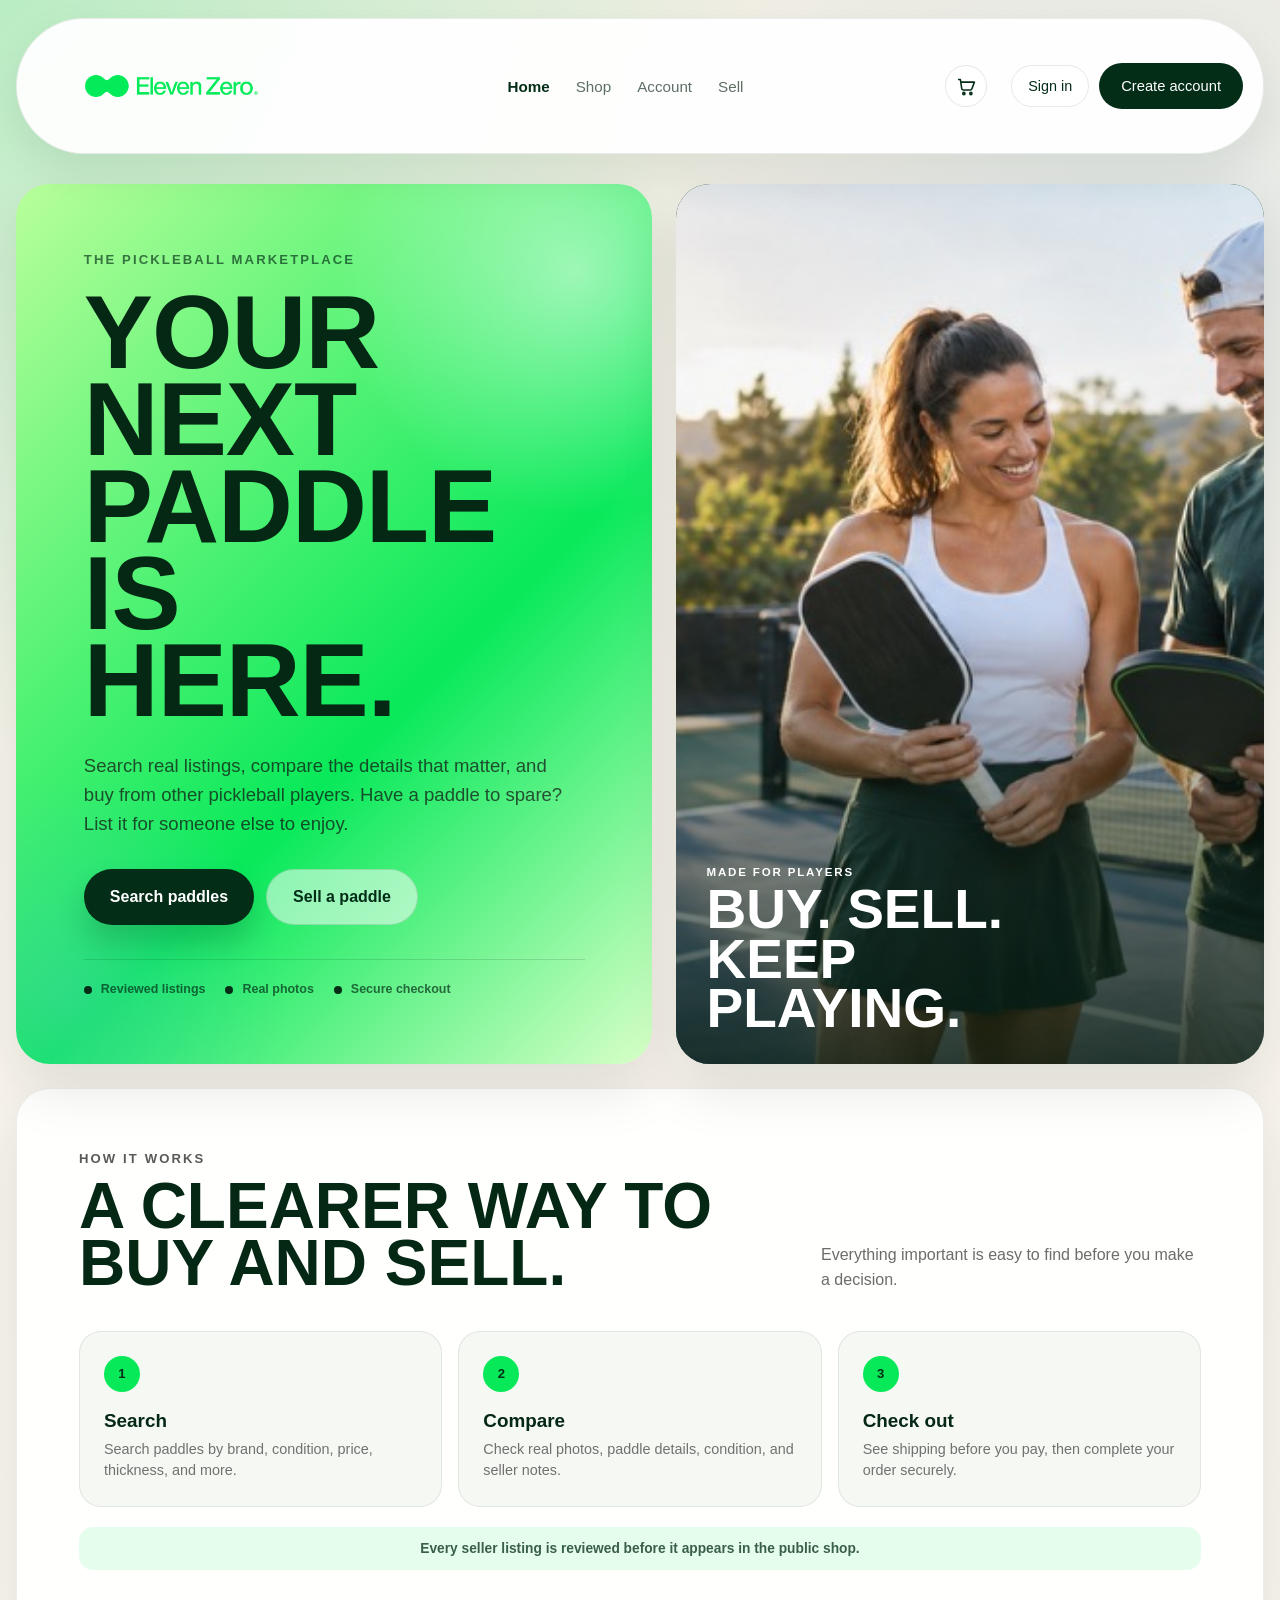
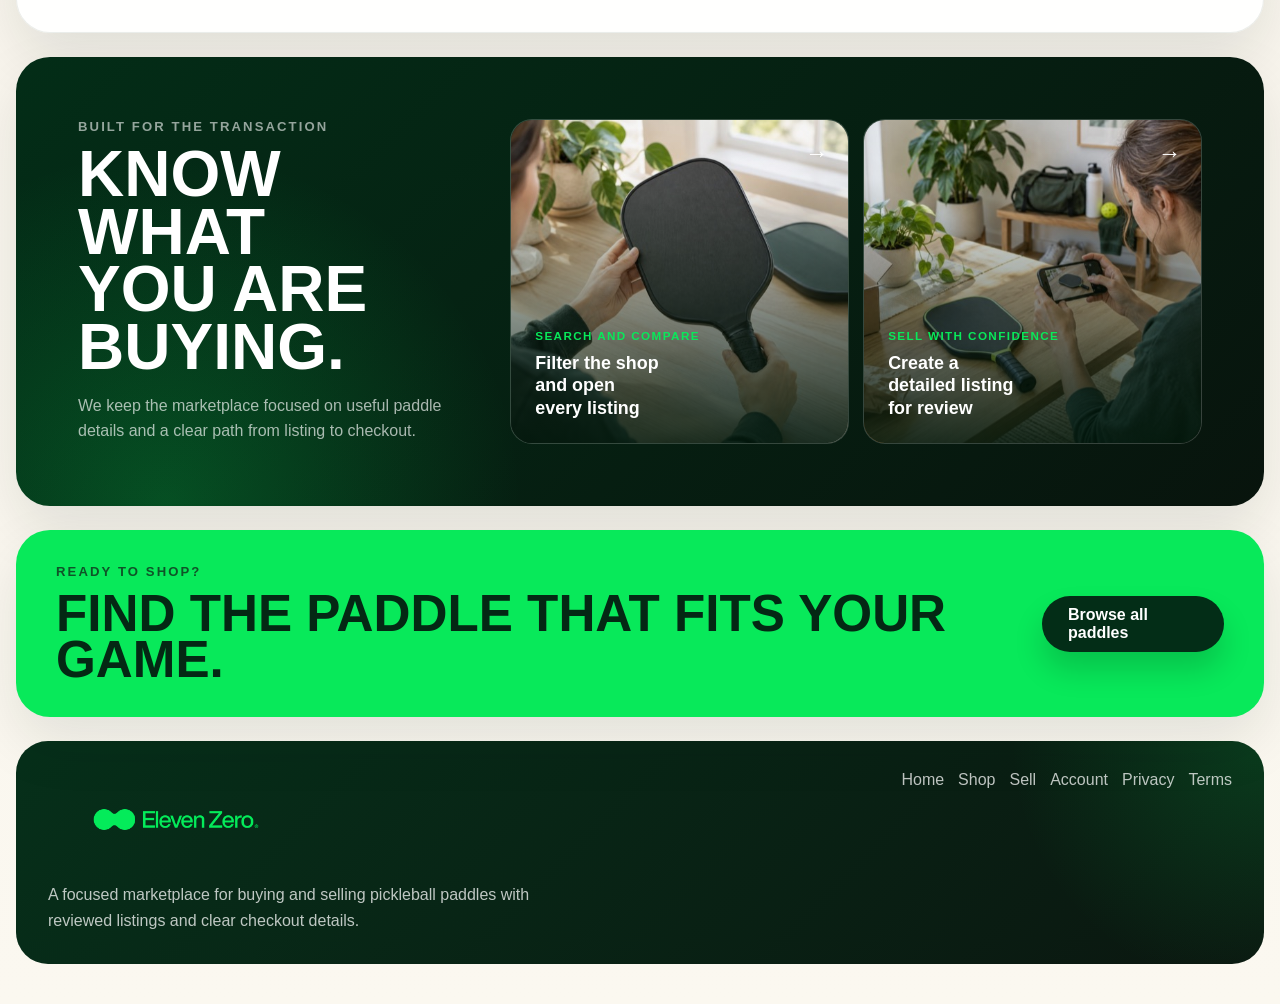
==== commit 5e1cc572: "Add homepage imagery and harden marketplace launch flows" ====
--- a/eleven-zero-pb-github-upload-20260630/index.html
+++ b/eleven-zero-pb-github-upload-20260630/index.html
@@ -8,7 +8,14 @@
       name="description"
       content="Search, compare, buy, and sell pickleball paddles with reviewed listings, real photos, and shipping shown at checkout on Eleven Zero PB."
     />
-    <link rel="stylesheet" href="./styles.css?v=20260722audit2" />
+    <link
+      rel="preload"
+      as="image"
+      href="./assets/home-marketplace-hero.jpg"
+      imagesrcset="./assets/home-marketplace-hero-800.jpg 800w, ./assets/home-marketplace-hero.jpg 1600w"
+      imagesizes="(max-width: 760px) 100vw, 48vw"
+    />
+    <link rel="stylesheet" href="./styles.css?v=20260916homephotos1" />
     <link rel="stylesheet" href="./header-tweaks.css?v=20260722audit2" />
   </head>
   <body class="home-simple-page" data-nav="home">
@@ -57,9 +64,14 @@
 
           <figure class="home-simple-photo reveal">
             <img
-              src="https://images.pexels.com/photos/30864598/pexels-photo-30864598.jpeg?auto=compress&amp;cs=tinysrgb&amp;w=1800"
-              alt="Pickleball player holding a paddle on an outdoor court"
+              src="./assets/home-marketplace-hero.jpg"
+              srcset="./assets/home-marketplace-hero-800.jpg 800w, ./assets/home-marketplace-hero.jpg 1600w"
+              sizes="(max-width: 760px) 100vw, 48vw"
+              width="1600"
+              height="900"
+              alt="Two pickleball players comparing paddles beside an outdoor court"
               fetchpriority="high"
+              decoding="async"
             />
             <figcaption>
               <span>Made for players</span>
@@ -114,11 +126,31 @@
 
           <div class="home-simple-more-links reveal">
             <a href="./shop.html">
+              <img
+                src="./assets/home-paddle-inspection.jpg"
+                srcset="./assets/home-paddle-inspection-700.jpg 700w, ./assets/home-paddle-inspection.jpg 1400w"
+                sizes="(max-width: 760px) 100vw, 45vw"
+                width="1400"
+                height="933"
+                alt=""
+                loading="lazy"
+                decoding="async"
+              />
               <span>Search and compare</span>
               <strong>Filter the shop and open every listing</strong>
               <b aria-hidden="true">→</b>
             </a>
             <a href="./sell.html">
+              <img
+                src="./assets/home-seller-listing.jpg"
+                srcset="./assets/home-seller-listing-700.jpg 700w, ./assets/home-seller-listing.jpg 1400w"
+                sizes="(max-width: 760px) 100vw, 45vw"
+                width="1400"
+                height="933"
+                alt=""
+                loading="lazy"
+                decoding="async"
+              />
               <span>Sell with confidence</span>
               <strong>Create a detailed listing for review</strong>
               <b aria-hidden="true">→</b>
--- a/eleven-zero-pb-github-upload-20260630/styles.css
+++ b/eleven-zero-pb-github-upload-20260630/styles.css
@@ -10731,20 +10731,47 @@
   display: flex;
   flex-direction: column;
   justify-content: flex-end;
-  min-height: 220px;
+  min-height: 300px;
   padding: 24px;
+  overflow: hidden;
+  isolation: isolate;
   border: 1px solid rgba(255, 255, 255, 0.12);
   border-radius: 22px;
   background: rgba(255, 255, 255, 0.08);
   transition: transform 180ms ease, background 180ms ease;
 }
 
+.home-simple-page .home-simple-more-links a::after {
+  content: "";
+  position: absolute;
+  z-index: -1;
+  inset: 0;
+  background: linear-gradient(180deg, rgba(2, 24, 12, 0.03) 18%, rgba(2, 24, 12, 0.88) 100%);
+  pointer-events: none;
+}
+
+.home-simple-page .home-simple-more-links img {
+  position: absolute;
+  z-index: -2;
+  inset: 0;
+  width: 100%;
+  height: 100%;
+  object-fit: cover;
+  transition: transform 260ms cubic-bezier(0.22, 1, 0.36, 1);
+}
+
 .home-simple-page .home-simple-more-links a:hover {
   transform: translateY(-3px);
   background: rgba(255, 255, 255, 0.13);
 }
 
+.home-simple-page .home-simple-more-links a:hover img {
+  transform: scale(1.035);
+}
+
 .home-simple-page .home-simple-more-links span {
+  position: relative;
+  z-index: 1;
   color: var(--acid);
   font-size: 0.73rem;
   font-weight: 900;
@@ -10753,6 +10780,8 @@
 }
 
 .home-simple-page .home-simple-more-links strong {
+  position: relative;
+  z-index: 1;
   max-width: 13ch;
   margin-top: 10px;
   font-size: 1.12rem;
@@ -10761,6 +10790,7 @@
 
 .home-simple-page .home-simple-more-links b {
   position: absolute;
+  z-index: 1;
   top: 20px;
   right: 20px;
   font-size: 1.45rem;
@@ -10925,7 +10955,7 @@
   }
 
   .home-simple-page .home-simple-more-links a {
-    min-height: 150px;
+    min-height: 230px;
   }
 
   .home-simple-page .home-simple-cta {
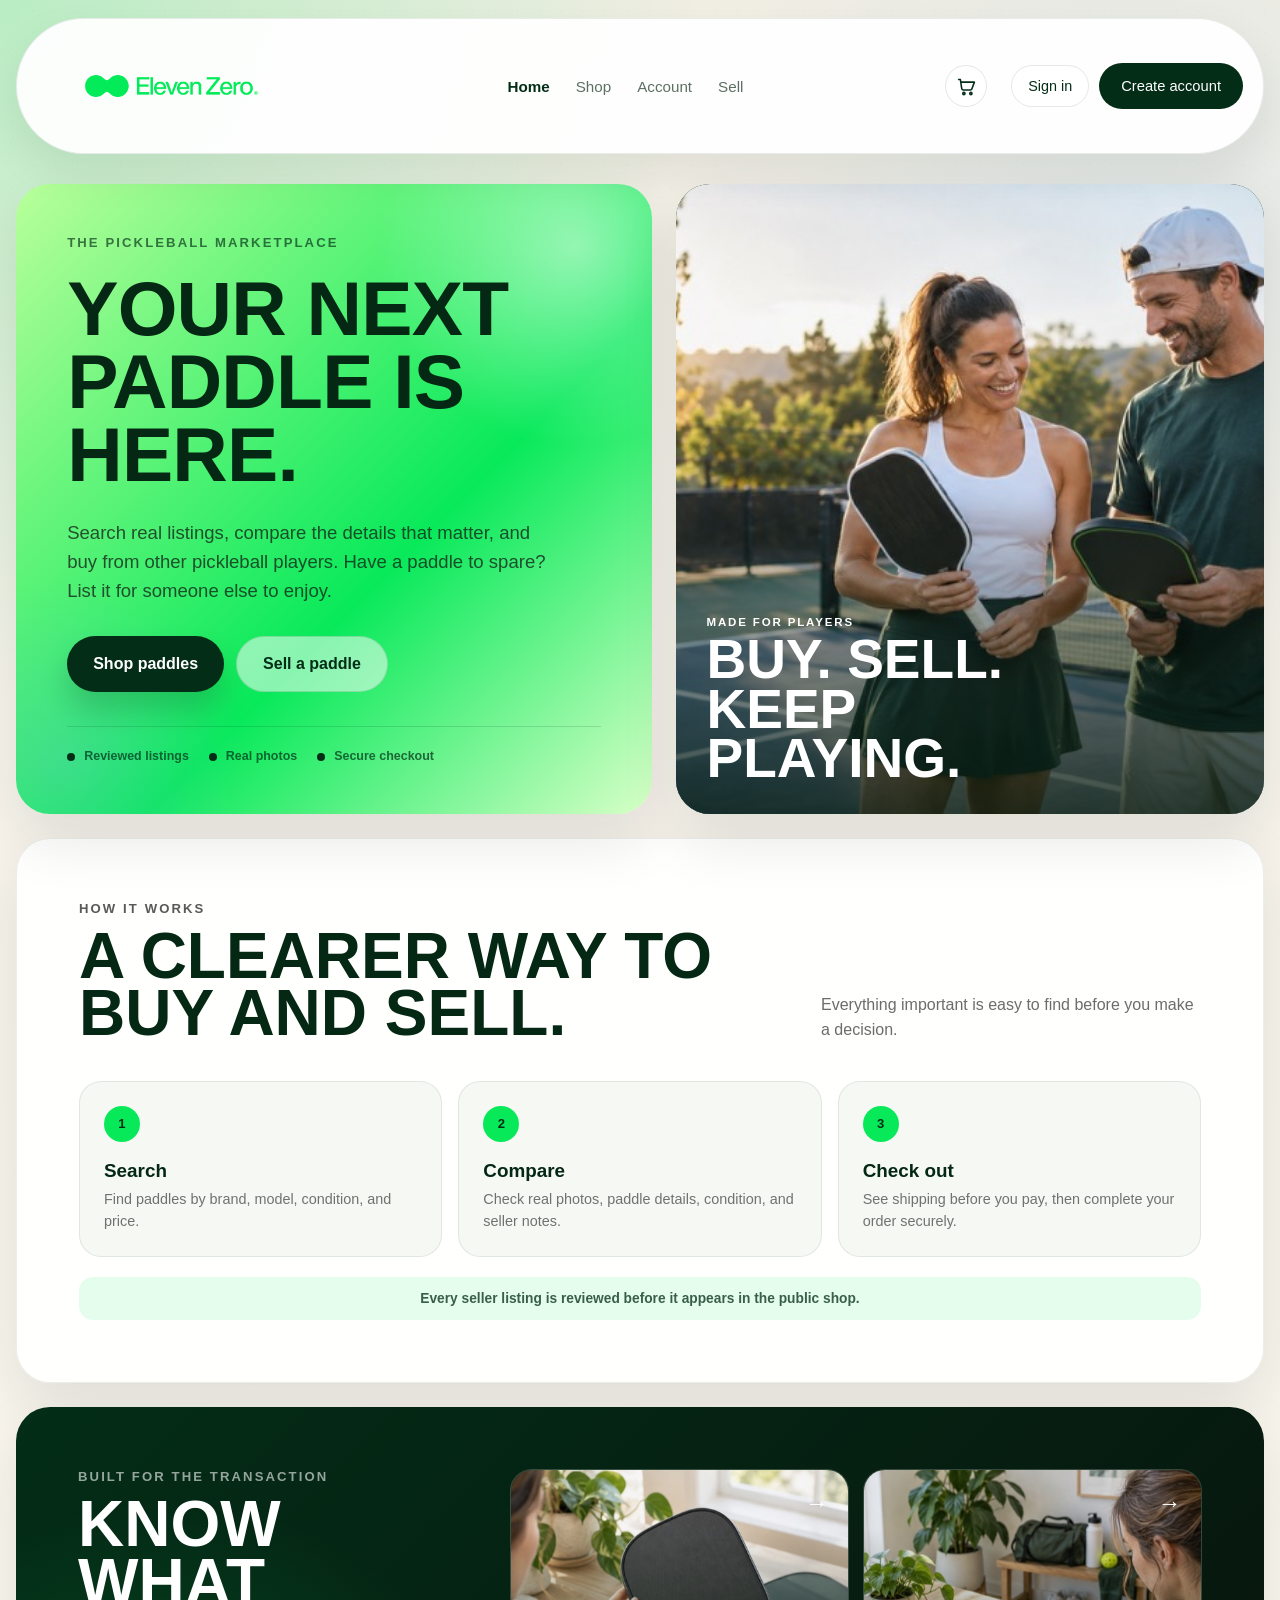
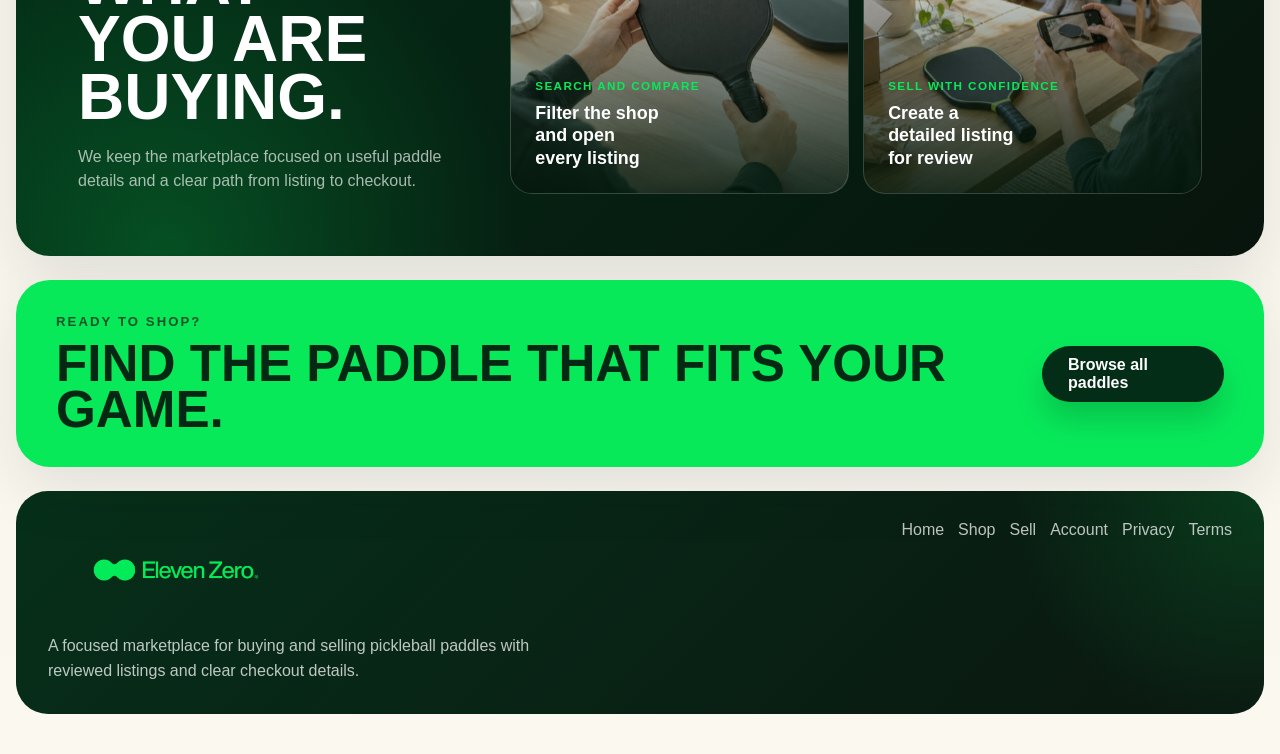
==== commit 419a23aa: "Harden public serving and health checks; simplify marketplace cart" ====
--- a/eleven-zero-pb-github-upload-20260630/index.html
+++ b/eleven-zero-pb-github-upload-20260630/index.html
@@ -15,7 +15,7 @@
       imagesrcset="./assets/home-marketplace-hero-800.jpg 800w, ./assets/home-marketplace-hero.jpg 1600w"
       imagesizes="(max-width: 760px) 100vw, 48vw"
     />
-    <link rel="stylesheet" href="./styles.css?v=20260916homephotos1" />
+    <link rel="stylesheet" href="./styles.css?v=20260917marketpolish1" />
     <link rel="stylesheet" href="./header-tweaks.css?v=20260722audit2" />
   </head>
   <body class="home-simple-page" data-nav="home">
@@ -51,7 +51,7 @@
             </p>
 
             <div class="home-simple-actions">
-              <a class="button button-primary" href="./shop.html">Search paddles</a>
+              <a class="button button-primary" href="./shop.html">Shop paddles</a>
               <a class="button button-secondary" href="./sell.html">Sell a paddle</a>
             </div>
 
@@ -95,7 +95,7 @@
             <article>
               <span>1</span>
               <h3>Search</h3>
-              <p>Search paddles by brand, condition, price, thickness, and more.</p>
+              <p>Find paddles by brand, model, condition, and price.</p>
             </article>
             <article>
               <span>2</span>
--- a/eleven-zero-pb-github-upload-20260630/styles.css
+++ b/eleven-zero-pb-github-upload-20260630/styles.css
@@ -5549,7 +5549,36 @@
 
 .listing-simple-details .listing-detail-bullets {
   margin-top: 14px;
-  grid-template-columns: repeat(3, minmax(0, 1fr));
+  grid-template-columns: repeat(2, minmax(0, 1fr));
+}
+
+.listing-seller-note {
+  white-space: pre-line;
+  overflow-wrap: anywhere;
+}
+
+.listing-note-specs {
+  margin: 0;
+  font-size: 0.94rem;
+  line-height: 1.5;
+}
+
+.listing-note-specs > div {
+  display: grid;
+  grid-template-columns: minmax(0, 1fr) minmax(0, 1.25fr);
+  gap: 16px;
+  padding: 9px 0;
+  border-bottom: 1px solid rgba(3, 45, 23, 0.08);
+  overflow-wrap: anywhere;
+}
+
+.listing-note-specs dt {
+  color: rgba(18, 18, 18, 0.65);
+}
+
+.listing-note-specs dd {
+  margin: 0;
+  font-weight: 600;
 }
 
 .listing-review-panel h2,
@@ -6289,6 +6318,85 @@
   grid-template-columns: minmax(300px, 0.86fr) minmax(0, 1.5fr);
   gap: 20px;
   min-width: 0;
+}
+
+.admin-system-health {
+  margin: 18px 0;
+  padding: 20px;
+  border: 1px solid #d6e3ef;
+  border-radius: 20px;
+  background: #f5f9fd;
+  color: #173b60;
+}
+
+.admin-system-health-heading {
+  display: flex;
+  flex-wrap: wrap;
+  justify-content: space-between;
+  align-items: center;
+  gap: 14px;
+}
+
+.admin-system-health-heading h3 {
+  margin: 0;
+  font-family: var(--body);
+  font-size: 1.1rem;
+  text-transform: none;
+}
+
+.admin-system-health-heading p,
+.admin-system-health-details p {
+  margin: 7px 0 0;
+  font-size: 0.88rem;
+  line-height: 1.5;
+}
+
+.admin-system-health-checks {
+  display: grid;
+  grid-template-columns: repeat(auto-fit, minmax(min(200px, 100%), 1fr));
+  gap: 12px;
+  margin: 16px 0;
+}
+
+.admin-system-health-check {
+  display: grid;
+  gap: 5px;
+  padding: 13px 16px;
+  border-radius: 12px;
+  background: #fff;
+  font-size: 0.88rem;
+}
+
+.admin-system-health-check[data-tone="warning"] strong {
+  color: #8a4300;
+}
+
+.admin-system-health-details {
+  font-size: 0.88rem;
+}
+
+.admin-system-health-details summary {
+  padding: 5px 0;
+  cursor: pointer;
+  font-weight: 700;
+}
+
+.admin-system-health-details dl {
+  margin: 12px 0;
+}
+
+.admin-system-health-details dl > div {
+  display: flex;
+  flex-wrap: wrap;
+  justify-content: space-between;
+  gap: 4px 20px;
+  padding: 8px 0;
+  border-bottom: 1px solid #d6e3ef;
+}
+
+.admin-system-health-details dd {
+  margin: 0;
+  overflow-wrap: anywhere;
 }
 
 .admin-commerce-grid > *,
@@ -10486,8 +10594,8 @@
   display: flex;
   flex-direction: column;
   justify-content: center;
-  min-height: 620px;
-  padding: clamp(40px, 5.3vw, 70px);
+  min-height: 520px;
+  padding: clamp(30px, 4vw, 52px);
   overflow: hidden;
   background:
     radial-gradient(circle at 88% 10%, rgba(255, 255, 255, 0.5), transparent 25%),
@@ -10501,12 +10609,12 @@
 }
 
 .home-simple-page .home-simple-hero-copy h1 {
-  max-width: 7.5ch;
+  max-width: 11ch;
   margin: 0;
   font-family: var(--display);
-  font-size: clamp(4.6rem, 8.1vw, 8rem);
+  font-size: clamp(3.5rem, 6vw, 5.8rem);
   letter-spacing: -0.01em;
-  line-height: 0.84;
+  line-height: 0.95;
   text-transform: uppercase;
 }
 
@@ -10867,9 +10975,9 @@
   }
 
   .home-simple-page .home-simple-hero-copy h1 {
-    max-width: 8ch;
-    font-size: clamp(3.85rem, 18vw, 5.3rem);
-    line-height: 0.86;
+    max-width: 11ch;
+    font-size: clamp(3.2rem, 14vw, 4.3rem);
+    line-height: 0.96;
   }
 
   .home-simple-page .home-simple-lead {
@@ -14486,3 +14594,1026 @@
     grid-template-columns: 1fr;
   }
 }
+
+/* SELL PAGE — GUIDED LISTING FLOW */
+.sell-simple-page .seller-card-simple {
+  overflow: visible;
+}
+
+.sell-simple-page .seller-simple-heading {
+  border-radius: 32px 32px 0 0;
+}
+
+.sell-simple-page .seller-flow-steps {
+  display: grid;
+  grid-template-columns: repeat(4, minmax(0, 1fr));
+  gap: 0;
+  padding: 0 34px;
+  border-bottom: 1px solid rgba(3, 45, 23, 0.09);
+  background: #ffffff;
+}
+
+.sell-simple-page .seller-flow-steps a {
+  display: flex;
+  align-items: center;
+  gap: 9px;
+  min-height: 66px;
+  border-bottom: 3px solid transparent;
+  color: rgba(18, 18, 18, 0.55);
+  font-size: 0.78rem;
+  text-decoration: none;
+}
+
+.sell-simple-page .seller-flow-steps a:hover,
+.sell-simple-page .seller-flow-steps a:focus-visible {
+  border-bottom-color: var(--acid);
+  color: var(--ink);
+}
+
+.sell-simple-page .seller-flow-steps span,
+.sell-simple-page .seller-flow-number {
+  display: grid;
+  flex: 0 0 auto;
+  place-items: center;
+  width: 30px;
+  height: 30px;
+  border-radius: 50%;
+  background: #e5f9df;
+  color: var(--ink);
+  font-weight: 900;
+}
+
+.sell-simple-page .seller-flow-steps strong {
+  color: inherit;
+}
+
+.sell-simple-page .seller-preflight {
+  display: grid;
+  grid-template-columns: auto minmax(0, 1fr) auto;
+  align-items: center;
+  gap: 15px;
+  margin: 24px 34px 0;
+  padding: 16px 18px;
+  border: 1px solid rgba(3, 45, 23, 0.13);
+  border-radius: 18px;
+  background: #effbea;
+  color: var(--ink);
+}
+
+.sell-simple-page .seller-preflight[hidden] {
+  display: none;
+}
+
+.sell-simple-page .seller-preflight[data-state="payouts"],
+.sell-simple-page .seller-preflight[data-state="verification"] {
+  border-color: rgba(154, 119, 0, 0.24);
+  background: #fff8d6;
+}
+
+.sell-simple-page .seller-preflight-icon {
+  display: grid;
+  width: 42px;
+  height: 42px;
+  place-items: center;
+  border-radius: 50%;
+  background: var(--acid);
+  color: var(--ink);
+  font-size: 1.15rem;
+  font-weight: 900;
+}
+
+.sell-simple-page .seller-preflight[data-state="payouts"] .seller-preflight-icon,
+.sell-simple-page .seller-preflight[data-state="verification"] .seller-preflight-icon {
+  background: var(--sun);
+}
+
+.sell-simple-page .seller-preflight .eyebrow {
+  margin: 0 0 3px;
+  color: rgba(3, 45, 23, 0.56);
+  font-size: 0.64rem;
+}
+
+.sell-simple-page .seller-preflight strong {
+  display: block;
+  font-size: 0.98rem;
+}
+
+.sell-simple-page .seller-preflight p:not(.eyebrow) {
+  margin: 3px 0 0;
+  color: rgba(18, 18, 18, 0.62);
+  font-size: 0.8rem;
+  line-height: 1.45;
+}
+
+.sell-simple-page .seller-preflight .button {
+  min-height: 42px;
+  padding: 0 17px;
+  white-space: nowrap;
+}
+
+.sell-simple-page .seller-form-simple {
+  display: grid;
+  grid-template-columns: minmax(0, 1fr) minmax(300px, 356px);
+  align-items: start;
+  gap: 24px;
+  padding: 24px 34px 34px;
+  background: #f5f7f3;
+}
+
+.sell-simple-page .seller-flow-main {
+  display: grid;
+  gap: 18px;
+  min-width: 0;
+}
+
+.sell-simple-page .seller-flow-panel {
+  scroll-margin-top: 94px;
+  gap: 22px;
+  padding: 26px;
+  border: 1px solid rgba(3, 45, 23, 0.1);
+  border-radius: 22px;
+  background: #ffffff;
+  box-shadow: 0 12px 28px rgba(2, 30, 16, 0.045);
+}
+
+.sell-simple-page .seller-flow-main .seller-simple-panel + .seller-simple-panel {
+  border: 1px solid rgba(3, 45, 23, 0.1);
+}
+
+.sell-simple-page .seller-flow-panel-head {
+  display: flex;
+  align-items: flex-start;
+  gap: 13px;
+}
+
+.sell-simple-page .seller-flow-number {
+  width: 36px;
+  height: 36px;
+  margin-top: 1px;
+  background: var(--acid);
+}
+
+.sell-simple-page .seller-flow-panel-head .eyebrow {
+  margin: 0 0 4px;
+  color: rgba(3, 45, 23, 0.54);
+  font-size: 0.64rem;
+}
+
+.sell-simple-page .seller-flow-panel .seller-form-block-head h2 {
+  font-size: clamp(1.7rem, 3vw, 2.25rem);
+}
+
+.sell-simple-page .seller-price-field {
+  position: relative;
+  display: block;
+}
+
+.sell-simple-page .seller-price-field > span {
+  position: absolute;
+  z-index: 1;
+  top: 50%;
+  left: 14px;
+  color: rgba(3, 45, 23, 0.52);
+  font-size: 0.92rem;
+  font-weight: 900;
+  transform: translateY(-50%);
+}
+
+.sell-simple-page .seller-price-field input {
+  width: 100%;
+  padding-left: 29px;
+}
+
+.sell-simple-page .seller-form [aria-invalid="true"] {
+  border-color: #b63c17;
+  background: #fff7f3;
+  box-shadow: 0 0 0 3px rgba(182, 60, 23, 0.1);
+}
+
+.sell-simple-page .seller-photo-preview:empty {
+  display: none;
+}
+
+.sell-simple-page .seller-photo-empty-slot {
+  min-height: 118px;
+}
+
+.sell-simple-page .seller-photo-remove {
+  top: 8px;
+  right: 8px;
+  width: 44px;
+  height: 44px;
+}
+
+.sell-simple-page .seller-photo-badge {
+  top: 10px;
+  left: 10px;
+  min-height: 28px;
+  padding: 0 10px;
+  font-size: 0.62rem;
+}
+
+.sell-simple-page .seller-photo-cover {
+  min-height: 42px;
+}
+
+.sell-simple-page .seller-managed-shipping {
+  gap: 16px;
+  padding: 20px;
+  border-radius: 18px;
+  background: #f7f9f5;
+}
+
+.sell-simple-page .seller-shipping-compact-grid {
+  grid-template-columns: minmax(0, 1fr) minmax(160px, 0.55fr);
+}
+
+.sell-simple-page .seller-managed-shipping-note {
+  margin: 0;
+}
+
+.sell-simple-page .seller-shipping-compact-grid label small {
+  text-transform: none;
+  letter-spacing: 0;
+  font-weight: 500;
+  line-height: 1.4;
+}
+
+.sell-simple-page .seller-flow-sidebar {
+  position: sticky;
+  top: 88px;
+  display: grid;
+  gap: 14px;
+  scroll-margin-top: 94px;
+}
+
+.sell-simple-page .seller-flow-summary {
+  display: grid;
+  gap: 10px;
+  padding: 18px;
+  border-radius: 22px;
+  background: var(--ink);
+  color: #ffffff;
+  box-shadow: 0 18px 36px rgba(2, 30, 16, 0.12);
+}
+
+.sell-simple-page .seller-flow-summary .eyebrow {
+  margin: 0;
+  color: rgba(255, 255, 255, 0.58);
+  font-size: 0.64rem;
+}
+
+.sell-simple-page .seller-flow-summary h2 {
+  margin: 0;
+  color: #ffffff;
+  font-family: var(--display);
+  font-size: 1.72rem;
+  line-height: 0.98;
+  text-transform: uppercase;
+}
+
+.sell-simple-page .seller-flow-summary .seller-launch-pill {
+  min-height: 29px;
+  color: #dfffd1;
+  font-size: 0.65rem;
+}
+
+.sell-simple-page .seller-flow-summary .seller-launch-copy {
+  color: rgba(255, 255, 255, 0.7);
+  font-size: 0.82rem;
+}
+
+.sell-simple-page .seller-flow-summary .seller-launch-grid {
+  grid-template-columns: 1fr;
+  gap: 5px;
+}
+
+.sell-simple-page .seller-flow-summary .seller-launch-item {
+  position: relative;
+  display: grid;
+  grid-template-columns: minmax(0, 1fr) auto;
+  align-items: center;
+  gap: 8px;
+  min-height: 40px;
+  padding: 7px 9px 7px 36px;
+  border-radius: 13px;
+}
+
+.sell-simple-page .seller-flow-summary .seller-launch-item::before {
+  position: absolute;
+  top: 10px;
+  left: 10px;
+  display: grid;
+  place-items: center;
+  width: 18px;
+  height: 18px;
+  border-radius: 50%;
+  content: "";
+  background: rgba(255, 255, 255, 0.14);
+  color: var(--ink);
+  font-size: 0.7rem;
+  font-weight: 900;
+}
+
+.sell-simple-page .seller-flow-summary .seller-launch-item.is-ready::before {
+  content: "✓";
+  background: var(--acid);
+}
+
+.sell-simple-page .seller-flow-summary .seller-launch-item strong {
+  font-size: 0.78rem;
+}
+
+.sell-simple-page .seller-flow-summary .seller-launch-item span {
+  margin-top: 0;
+  font-size: 0.65rem;
+  line-height: 1.25;
+  text-align: right;
+}
+
+.sell-simple-page .seller-flow-summary .seller-launch-item.is-ready span {
+  color: #c9ffb7;
+  font-weight: 800;
+}
+
+.sell-simple-page .seller-flow-sidebar .seller-payout-gate {
+  grid-template-columns: auto minmax(0, 1fr);
+  gap: 11px;
+  padding: 15px;
+  border-radius: 18px;
+}
+
+.sell-simple-page .seller-flow-sidebar .seller-payout-gate .button {
+  grid-column: 1 / -1;
+  width: 100%;
+  min-height: 43px;
+}
+
+.sell-simple-page .seller-flow-sidebar .seller-payout-gate p {
+  font-size: 0.76rem;
+  line-height: 1.4;
+}
+
+.sell-simple-page .seller-flow-sidebar .seller-submit-strip {
+  display: grid;
+  grid-template-columns: 1fr;
+  gap: 11px;
+  margin: 0;
+  padding: 17px;
+  border: 1px solid rgba(3, 45, 23, 0.1);
+  border-radius: 18px;
+  background: #ffffff;
+}
+
+.sell-simple-page .seller-review-note {
+  margin: 0;
+  color: var(--ink);
+  font-size: 0.76rem;
+  font-weight: 850;
+  line-height: 1.4;
+}
+
+.sell-simple-page .seller-flow-sidebar .seller-submit-meta {
+  order: 1;
+  display: grid;
+  gap: 6px;
+}
+
+.sell-simple-page .seller-flow-sidebar .seller-photo-attestation {
+  order: 2;
+  padding: 11px;
+  border-radius: 12px;
+  font-size: 0.74rem;
+}
+
+.sell-simple-page .seller-flow-sidebar .seller-submit-button {
+  order: 3;
+  width: 100%;
+}
+
+.sell-simple-page .seller-flow-sidebar .seller-status {
+  font-size: 0.78rem;
+  line-height: 1.4;
+}
+
+.sell-simple-page .seller-flow-sidebar .seller-draft-status-inline {
+  font-size: 0.69rem;
+  line-height: 1.35;
+}
+
+.sell-simple-page .seller-flow-sidebar .seller-draft-clear {
+  justify-self: start;
+  min-height: 32px;
+  padding: 0;
+  border: 0;
+  border-radius: 0;
+  background: transparent;
+  color: rgba(3, 45, 23, 0.7);
+  font-size: 0.7rem;
+  font-weight: 800;
+  text-decoration: underline;
+  text-underline-offset: 3px;
+  cursor: pointer;
+}
+
+.sell-simple-page .seller-flow-sidebar .seller-draft-clear:disabled {
+  opacity: 0.42;
+  cursor: default;
+}
+
+.sell-simple-page .seller-fee-summary {
+  margin: 0;
+  padding: 11px 12px;
+  border-radius: 12px;
+  background: #f7f9f5;
+  color: rgba(18, 18, 18, 0.66);
+  font-size: 0.72rem;
+  line-height: 1.45;
+}
+
+@media (max-width: 960px) {
+  .sell-simple-page .seller-form-simple {
+    grid-template-columns: 1fr;
+  }
+
+  .sell-simple-page .seller-flow-sidebar {
+    position: static;
+    grid-template-columns: repeat(2, minmax(0, 1fr));
+  }
+
+  .sell-simple-page .seller-flow-summary,
+  .sell-simple-page .seller-flow-sidebar .seller-payout-gate {
+    grid-column: 1 / -1;
+  }
+}
+
+@media (max-width: 700px) {
+  .sell-simple-page .seller-simple-heading {
+    gap: 12px;
+    padding: 20px 20px 18px;
+  }
+
+  .sell-simple-page .seller-simple-heading {
+    border-radius: 24px 24px 0 0;
+  }
+
+  .sell-simple-page .seller-simple-heading h1 {
+    font-size: clamp(2.65rem, 14vw, 3.75rem);
+  }
+
+  .sell-simple-page .seller-simple-heading > div > p:last-child {
+    font-size: 0.83rem;
+    line-height: 1.45;
+  }
+
+  .sell-simple-page .seller-simple-heading .seller-review-badge {
+    min-height: 42px;
+    padding: 9px 12px;
+  }
+
+  .sell-simple-page .seller-flow-steps {
+    padding: 0 16px;
+  }
+
+  .sell-simple-page .seller-flow-steps a {
+    justify-content: center;
+    gap: 6px;
+    min-height: 58px;
+    font-size: 0.68rem;
+  }
+
+  .sell-simple-page .seller-flow-steps span {
+    width: 25px;
+    height: 25px;
+    font-size: 0.7rem;
+  }
+
+  .sell-simple-page .seller-preflight {
+    grid-template-columns: auto minmax(0, 1fr);
+    gap: 10px;
+    margin: 12px 18px 0;
+    padding: 12px;
+  }
+
+  .sell-simple-page .seller-preflight-icon {
+    width: 36px;
+    height: 36px;
+  }
+
+  .sell-simple-page .seller-preflight p:not(.eyebrow) {
+    font-size: 0.74rem;
+  }
+
+  .sell-simple-page .seller-preflight .button {
+    grid-column: 1 / -1;
+    width: 100%;
+  }
+
+  .sell-simple-page .seller-form-simple {
+    gap: 18px;
+    padding: 18px;
+  }
+
+  .sell-simple-page .seller-flow-panel {
+    gap: 18px;
+    padding: 20px;
+    border-radius: 19px;
+  }
+
+  .sell-simple-page .seller-flow-sidebar {
+    grid-template-columns: 1fr;
+  }
+
+  .sell-simple-page .seller-flow-sidebar > * {
+    grid-column: 1;
+  }
+
+  .sell-simple-page .seller-flow-sidebar .seller-submit-strip {
+    order: 1;
+  }
+
+  .sell-simple-page .seller-flow-summary {
+    order: 2;
+  }
+
+  .sell-simple-page .seller-flow-summary .seller-launch-copy {
+    display: none;
+  }
+
+  .sell-simple-page .seller-flow-summary .seller-launch-grid {
+    grid-template-columns: repeat(2, minmax(0, 1fr));
+  }
+
+  .sell-simple-page .seller-flow-summary .seller-launch-item {
+    grid-template-columns: 1fr;
+    align-content: center;
+    gap: 2px;
+    min-height: 48px;
+    padding: 7px 8px 7px 34px;
+  }
+
+  .sell-simple-page .seller-flow-summary .seller-launch-item span {
+    overflow: hidden;
+    max-width: 100%;
+    text-align: left;
+    text-overflow: ellipsis;
+    white-space: nowrap;
+  }
+}
+
+@media (max-width: 620px) {
+  .sell-simple-page .seller-simple-panel .seller-basics-grid,
+  .sell-simple-page .seller-shipping-compact-grid {
+    grid-template-columns: 1fr;
+  }
+
+  .sell-simple-page .seller-flow-steps a {
+    flex-direction: column;
+    gap: 3px;
+    min-height: 62px;
+    padding: 7px 1px 5px;
+    line-height: 1;
+  }
+
+  .sell-simple-page .seller-flow-steps strong {
+    display: block;
+    max-width: 100%;
+    font-size: 0.58rem;
+    overflow: hidden;
+    text-overflow: ellipsis;
+    white-space: nowrap;
+  }
+
+  .sell-simple-page .seller-flow-panel-head {
+    gap: 10px;
+  }
+
+  .sell-simple-page .seller-flow-number {
+    width: 32px;
+    height: 32px;
+  }
+
+  .sell-simple-page .seller-file-dropzone {
+    min-height: 94px;
+  }
+
+  .sell-simple-page .seller-photo-preview {
+    grid-template-columns: repeat(2, minmax(0, 1fr));
+  }
+}
+
+@media (min-width: 961px) and (max-height: 900px) {
+  .sell-simple-page .seller-flow-sidebar {
+    position: static;
+  }
+}
+
+@media (min-width: 961px) {
+  .sell-simple-page .seller-flow-panel,
+  .sell-simple-page .seller-flow-sidebar {
+    scroll-margin-top: 174px;
+  }
+}
+
+/* SELL PAGE — CLEANER TRANSACTION FLOW */
+.sell-simple-page .seller-simple-section {
+  width: min(100%, 1080px);
+  margin: 24px auto 56px;
+}
+
+.sell-simple-page .seller-card-simple {
+  border-radius: 28px;
+  box-shadow: 0 18px 44px rgba(2, 30, 16, 0.065);
+}
+
+.sell-simple-page .seller-simple-heading {
+  align-items: center;
+  gap: 16px;
+  padding: 24px 30px 22px;
+  border-radius: 28px 28px 0 0;
+  background:
+    radial-gradient(circle at 96% 0%, rgba(8, 233, 90, 0.17), transparent 35%),
+    linear-gradient(135deg, #f1fbea, #ffffff 76%);
+}
+
+.sell-simple-page .seller-simple-heading h1 {
+  font-size: clamp(2.8rem, 5vw, 4.5rem);
+  line-height: 0.9;
+}
+
+.sell-simple-page .seller-simple-heading p {
+  max-width: 44rem;
+  margin-top: 8px;
+  color: rgba(18, 18, 18, 0.64);
+  font-size: 0.92rem;
+  line-height: 1.45;
+}
+
+.sell-simple-page .seller-preflight {
+  gap: 11px;
+  margin: 14px 28px 0;
+  padding: 10px 12px;
+  border-radius: 14px;
+}
+
+.sell-simple-page .seller-preflight-icon {
+  width: 34px;
+  height: 34px;
+  font-size: 0.9rem;
+}
+
+.sell-simple-page .seller-preflight strong {
+  font-size: 0.88rem;
+}
+
+.sell-simple-page .seller-preflight .button {
+  min-height: 38px;
+  padding: 0 14px;
+  font-size: 0.76rem;
+}
+
+.sell-simple-page .seller-form-simple {
+  grid-template-columns: minmax(0, 1fr) minmax(280px, 320px);
+  gap: 18px;
+  padding: 18px 28px 28px;
+  background: #f7f8f5;
+}
+
+.sell-simple-page .seller-flow-main {
+  gap: 14px;
+}
+
+.sell-simple-page .seller-flow-panel {
+  gap: 16px;
+  padding: 22px;
+  border-radius: 18px;
+  box-shadow: none;
+}
+
+.sell-simple-page .seller-flow-panel-head {
+  align-items: center;
+  gap: 10px;
+}
+
+.sell-simple-page .seller-flow-number {
+  width: 30px;
+  height: 30px;
+  margin: 0;
+  font-size: 0.78rem;
+}
+
+.sell-simple-page .seller-flow-panel .seller-form-block-head h2 {
+  font-size: clamp(1.45rem, 2.4vw, 1.8rem);
+  line-height: 1;
+}
+
+.sell-simple-page .seller-flow-panel .seller-form-help {
+  margin-top: 3px;
+  font-size: 0.78rem;
+}
+
+.sell-simple-page .seller-basics-grid,
+.sell-simple-page .seller-shipping-compact-grid {
+  gap: 12px;
+}
+
+.sell-simple-page .seller-catalog-help {
+  margin-top: -5px;
+  font-size: 0.7rem;
+}
+
+.sell-simple-page .seller-photo-upload {
+  gap: 8px;
+  padding: 0;
+  border: 0;
+  background: transparent;
+}
+
+.sell-simple-page .seller-file-dropzone {
+  min-height: 104px;
+  border-radius: 15px;
+}
+
+.sell-simple-page .seller-photo-toolbar {
+  min-height: 22px;
+}
+
+.sell-simple-page .seller-managed-shipping {
+  gap: 12px;
+  padding: 0;
+  background: transparent;
+}
+
+.sell-simple-page .seller-shipping-note {
+  margin: 0;
+  padding: 10px 12px;
+  border-radius: 12px;
+  background: #effbea;
+  color: rgba(3, 45, 23, 0.76);
+  font-size: 0.72rem;
+  font-weight: 750;
+  line-height: 1.4;
+}
+
+.sell-simple-page .seller-flow-sidebar {
+  position: sticky;
+  top: 88px;
+  display: grid;
+  gap: 0;
+  overflow: hidden;
+  border: 1px solid rgba(3, 45, 23, 0.1);
+  border-radius: 18px;
+  background: #ffffff;
+  box-shadow: 0 14px 32px rgba(2, 30, 16, 0.07);
+}
+
+.sell-simple-page .seller-flow-summary {
+  gap: 9px;
+  padding: 16px;
+  border-radius: 0;
+  background: #effbea;
+  color: var(--ink);
+  box-shadow: none;
+}
+
+.sell-simple-page .seller-flow-summary .eyebrow {
+  color: rgba(3, 45, 23, 0.58);
+}
+
+.sell-simple-page .seller-flow-summary h2 {
+  color: var(--ink);
+  font-size: 1.62rem;
+}
+
+.sell-simple-page .seller-flow-summary .seller-launch-pill {
+  min-height: 27px;
+  background: var(--ink);
+  color: #dfffd1;
+}
+
+.sell-simple-page .seller-flow-summary .seller-launch-copy {
+  color: rgba(3, 45, 23, 0.64);
+  font-size: 0.74rem;
+}
+
+.sell-simple-page .seller-flow-summary .seller-launch-grid {
+  gap: 5px;
+}
+
+.sell-simple-page .seller-flow-summary .seller-launch-item {
+  grid-template-columns: 1fr;
+  gap: 2px;
+  min-height: 44px;
+  padding: 7px 8px 7px 35px;
+  border: 1px solid rgba(3, 45, 23, 0.08);
+  background: rgba(255, 255, 255, 0.76);
+}
+
+.sell-simple-page .seller-flow-summary .seller-launch-item::before {
+  top: 12px;
+  background: rgba(3, 45, 23, 0.12);
+}
+
+.sell-simple-page .seller-flow-summary .seller-launch-item strong {
+  color: var(--ink);
+}
+
+.sell-simple-page .seller-flow-summary .seller-launch-item span {
+  overflow: hidden;
+  color: rgba(3, 45, 23, 0.62);
+  text-align: left;
+  text-overflow: ellipsis;
+  white-space: nowrap;
+}
+
+.sell-simple-page .seller-all-ready {
+  display: flex;
+  align-items: center;
+  gap: 9px;
+  min-height: 44px;
+  padding: 8px 10px;
+  border-radius: 12px;
+  background: #ffffff;
+  color: var(--ink);
+  font-size: 0.72rem;
+}
+
+.sell-simple-page .seller-all-ready span {
+  display: grid;
+  flex: 0 0 auto;
+  place-items: center;
+  width: 22px;
+  height: 22px;
+  border-radius: 50%;
+  background: var(--acid);
+  font-weight: 900;
+}
+
+.sell-simple-page .seller-flow-sidebar .seller-submit-strip {
+  gap: 9px;
+  padding: 15px 16px 16px;
+  border: 0;
+  border-top: 1px solid rgba(3, 45, 23, 0.08);
+  border-radius: 0;
+}
+
+.sell-simple-page .seller-fee-summary {
+  padding: 9px 10px;
+  font-size: 0.7rem;
+}
+
+.sell-simple-page .seller-flow-sidebar .seller-photo-attestation {
+  min-height: 42px;
+  padding: 9px;
+}
+
+.sell-simple-page .seller-flow-sidebar .seller-submit-button {
+  min-height: 46px;
+}
+
+.sell-simple-page .seller-flow-sidebar .seller-submit-meta {
+  grid-template-columns: minmax(0, 1fr) auto;
+  align-items: center;
+  gap: 4px 10px;
+}
+
+.sell-simple-page .seller-flow-sidebar .seller-status {
+  grid-column: 1 / -1;
+}
+
+.sell-simple-page .seller-flow-sidebar .seller-draft-status-inline {
+  min-width: 0;
+}
+
+.sell-simple-page .seller-flow-sidebar .seller-draft-clear {
+  justify-self: end;
+  white-space: nowrap;
+}
+
+@media (min-width: 961px) and (max-height: 900px) {
+  .sell-simple-page .seller-flow-sidebar {
+    position: sticky;
+  }
+}
+
+@media (max-width: 960px) {
+  .sell-simple-page .seller-form-simple {
+    grid-template-columns: 1fr;
+  }
+
+  .sell-simple-page .seller-flow-sidebar {
+    position: static;
+    grid-template-columns: 1fr;
+  }
+
+  .sell-simple-page .seller-flow-summary,
+  .sell-simple-page .seller-flow-sidebar .seller-submit-strip {
+    grid-column: 1;
+  }
+}
+
+@media (max-width: 700px) {
+  .sell-simple-page .seller-simple-section {
+    margin: 14px auto 40px;
+  }
+
+  .sell-simple-page .seller-card-simple {
+    border-radius: 22px;
+  }
+
+  .sell-simple-page .seller-simple-heading {
+    padding: 18px 20px 17px;
+    border-radius: 22px 22px 0 0;
+  }
+
+  .sell-simple-page .seller-simple-heading h1 {
+    font-size: clamp(2.55rem, 12vw, 3.25rem);
+  }
+
+  .sell-simple-page .seller-simple-heading p {
+    margin-top: 7px;
+    font-size: 0.79rem;
+  }
+
+  .sell-simple-page .seller-preflight {
+    grid-template-columns: auto minmax(0, 1fr) auto;
+    margin: 10px 14px 0;
+    padding: 9px 10px;
+  }
+
+  .sell-simple-page .seller-preflight .button {
+    grid-column: auto;
+    width: auto;
+  }
+
+  .sell-simple-page .seller-form-simple {
+    gap: 14px;
+    padding: 14px;
+  }
+
+  .sell-simple-page .seller-flow-panel {
+    gap: 14px;
+    padding: 16px;
+    border-radius: 16px;
+  }
+
+  .sell-simple-page .seller-flow-panel .seller-form-block-head h2 {
+    font-size: 1.38rem;
+  }
+
+  .sell-simple-page .seller-flow-summary {
+    order: 1;
+  }
+
+  .sell-simple-page .seller-flow-sidebar .seller-submit-strip {
+    order: 2;
+  }
+
+  .sell-simple-page .seller-flow-summary .seller-launch-copy {
+    display: block;
+  }
+
+  .sell-simple-page .seller-flow-summary .seller-launch-grid {
+    grid-template-columns: 1fr;
+  }
+}
+
+@media (max-width: 620px) {
+  .sell-simple-page .seller-simple-panel .seller-basics-grid {
+    grid-template-columns: repeat(2, minmax(0, 1fr));
+  }
+
+  .sell-simple-page .seller-simple-panel .seller-mobile-wide,
+  .sell-simple-page .seller-simple-panel .seller-price-row,
+  .sell-simple-page .seller-simple-panel .seller-field-wide {
+    grid-column: 1 / -1;
+  }
+
+  .sell-simple-page .seller-shipping-compact-grid {
+    grid-template-columns: repeat(2, minmax(0, 1fr));
+  }
+
+  .sell-simple-page .seller-shipping-compact-grid .seller-field-wide {
+    grid-column: 1 / -1;
+  }
+
+  .sell-simple-page .seller-file-dropzone {
+    min-height: 88px;
+  }
+}
+
+@media (max-width: 420px) {
+  .sell-simple-page .seller-preflight {
+    gap: 8px;
+  }
+
+  .sell-simple-page .seller-preflight-icon {
+    width: 30px;
+    height: 30px;
+  }
+
+  .sell-simple-page .seller-preflight strong,
+  .sell-simple-page .seller-preflight .button {
+    font-size: 0.7rem;
+  }
+}
